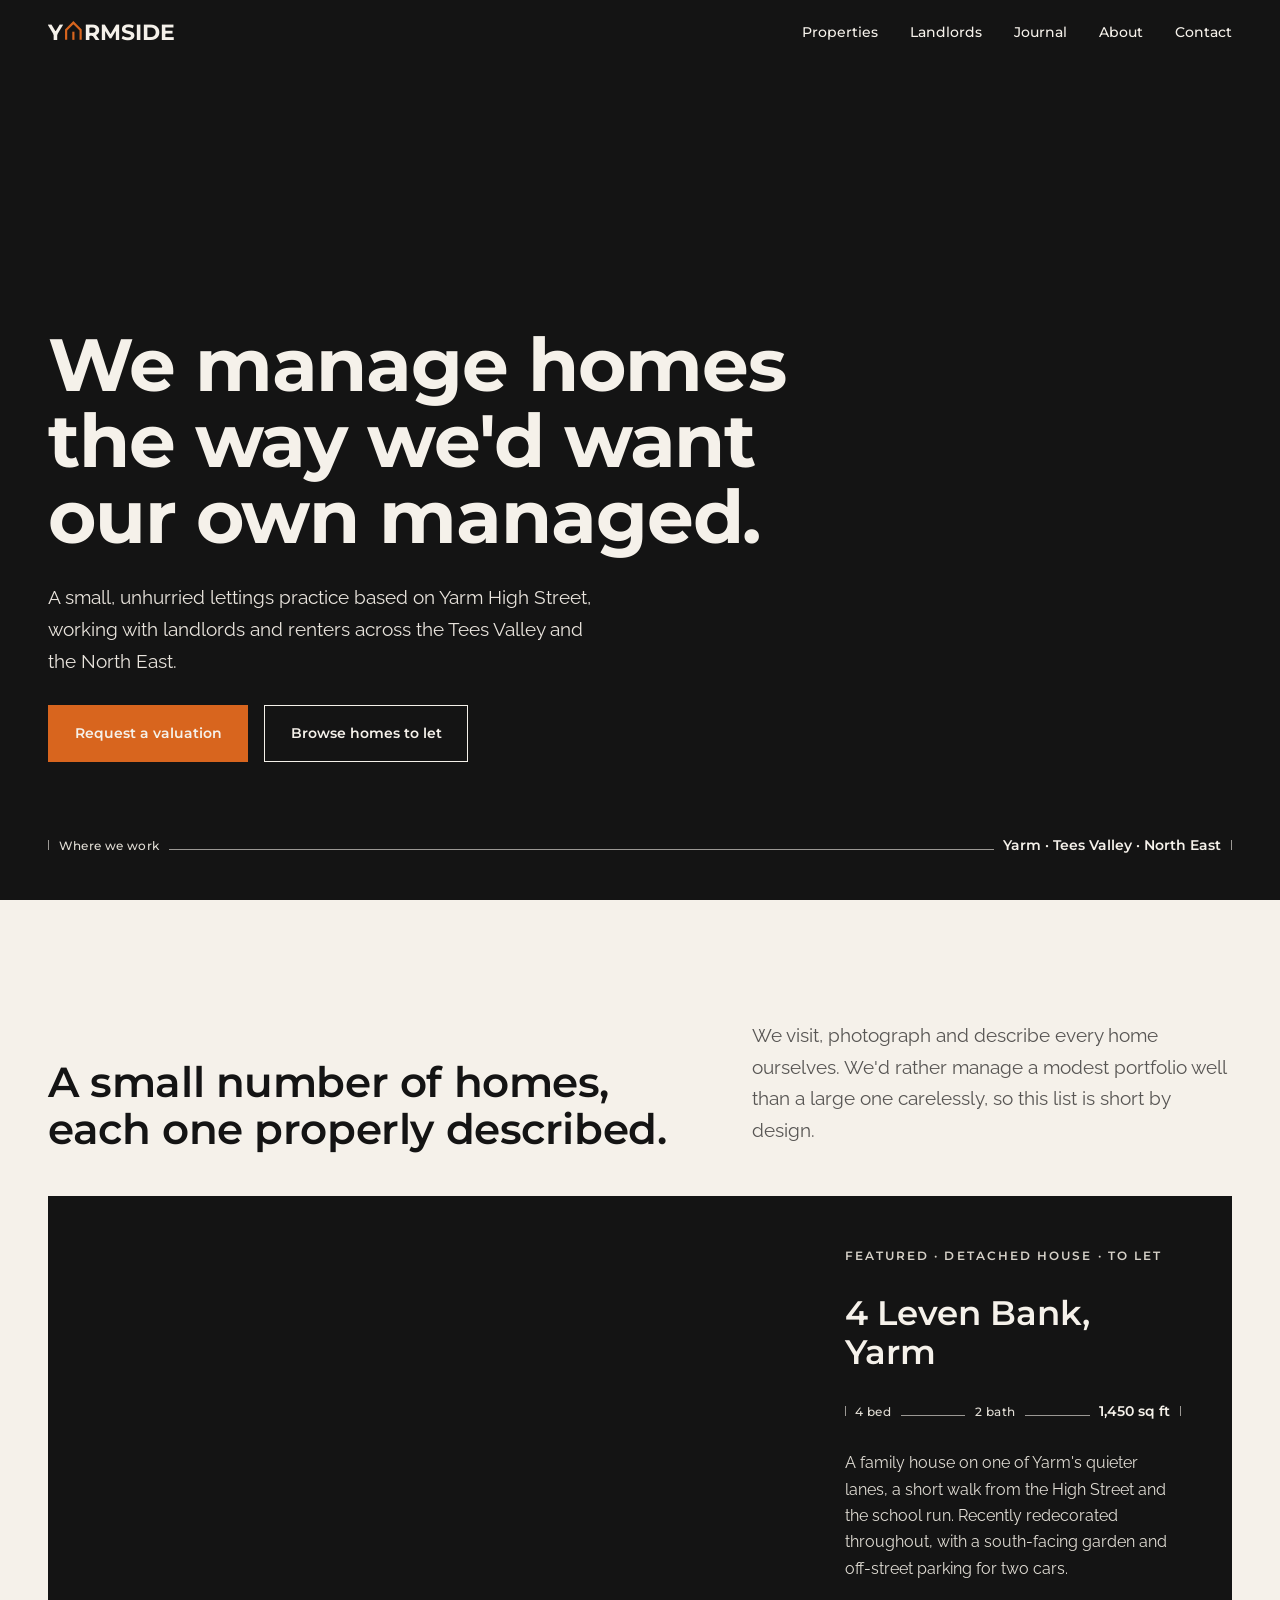
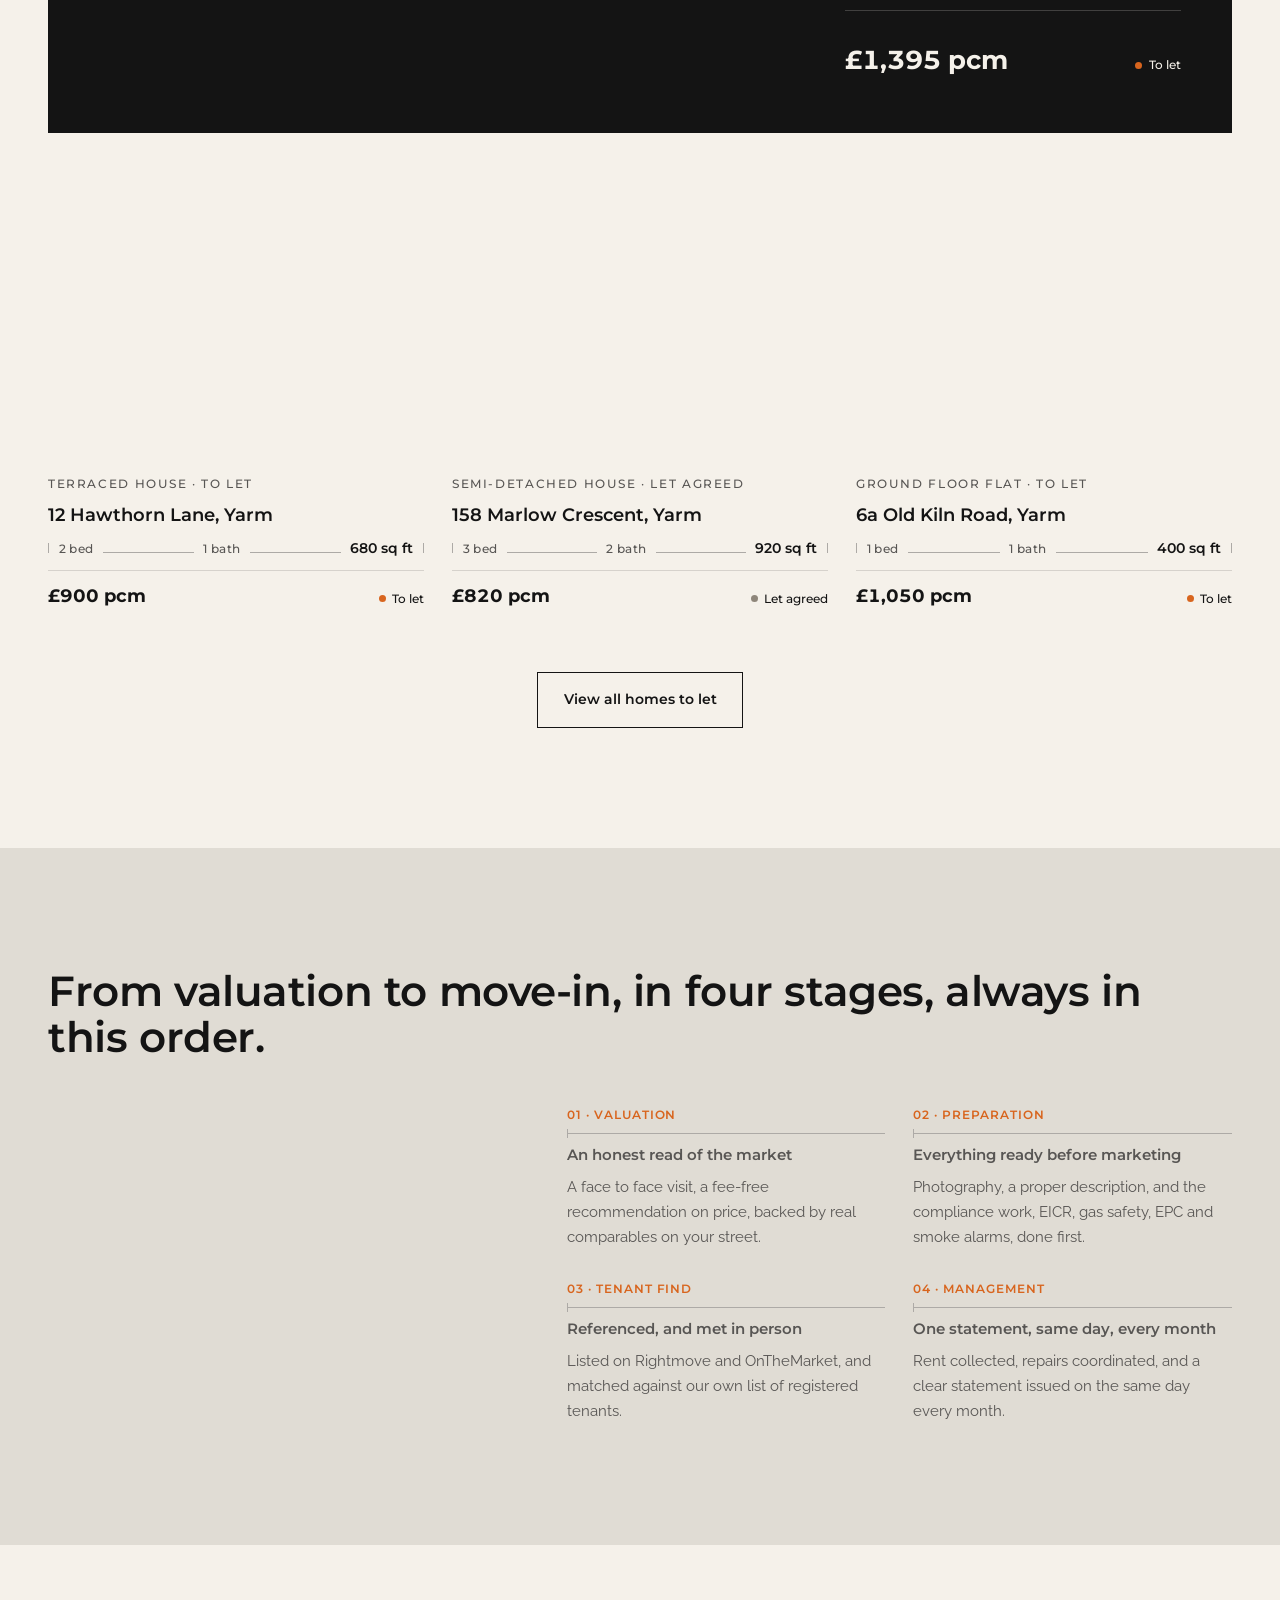
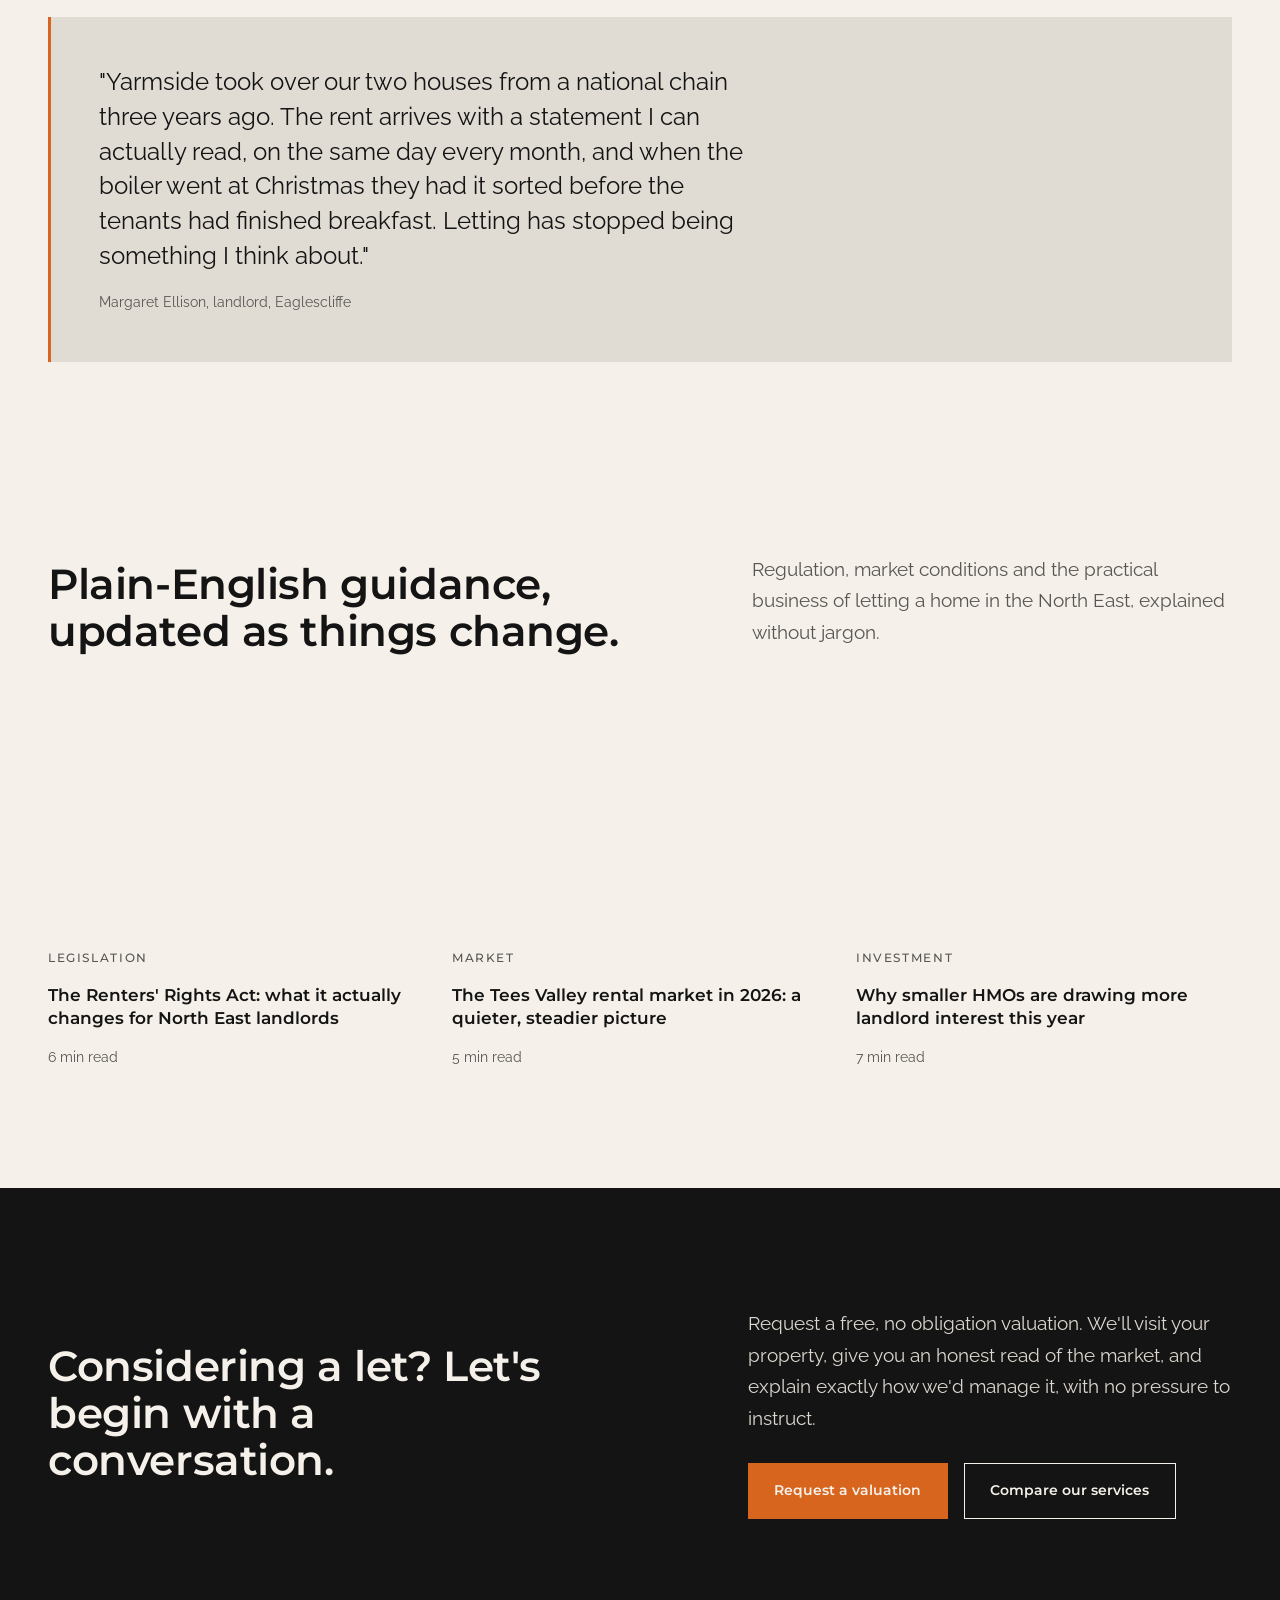
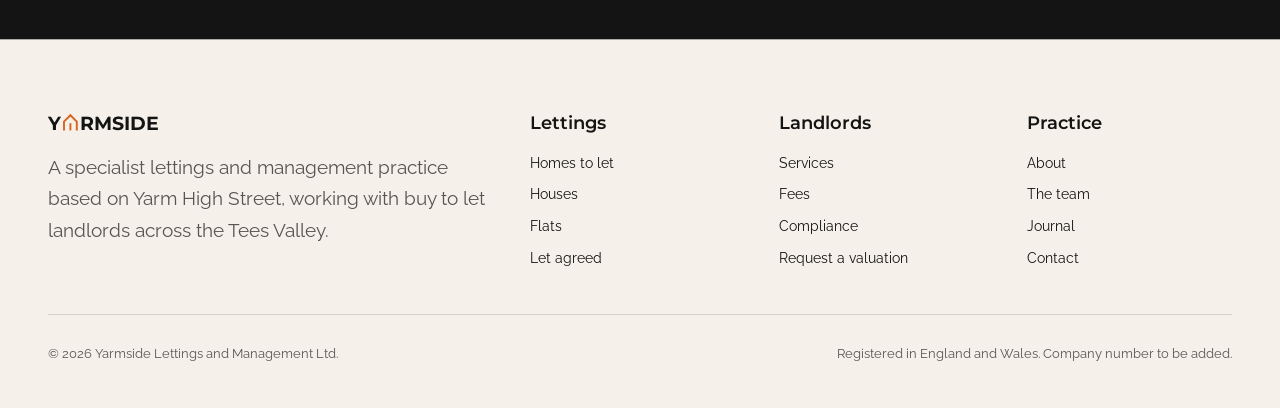
==== index.html @ 4be1de0a "Use client-chosen Unsplash photos of UK houses via download redirect URLs Swaps all exterior imagery" ====
<!doctype html>
<html lang="en-GB">
<head>
  <meta charset="utf-8">
  <meta name="viewport" content="width=device-width, initial-scale=1">
  <title>Yarmside - lettings and property management in Yarm and the Tees Valley</title>
  <meta name="description" content="Yarmside is a lettings and property management practice on Yarm High Street, working with landlords and renters across the Tees Valley and the North East.">

  <link rel="preconnect" href="https://fonts.googleapis.com">
  <link rel="preconnect" href="https://fonts.gstatic.com" crossorigin>
  <link href="https://fonts.googleapis.com/css2?family=Montserrat:wght@500;600;700&family=Raleway:wght@400;500&display=swap" rel="stylesheet">

  <link rel="stylesheet" href="css/styles.css">
</head>
<body>

  <!-- PLACEHOLDER LOGO. Temporary recreation for layout purposes only.
       Replace both colourways with the supplied Yarmside brand files before launch;
       the wordmark must never be rebuilt or retyped in production. -->
  <header class="site-header" id="siteHeader">
    <div class="wrap site-header__bar">
      <a class="logo" href="index.html" aria-label="Yarmside Lettings and Management Ltd, home">
        <svg class="logo-dark" viewBox="0 0 150 30" aria-hidden="true">
          <text x="0" y="23" font-size="24" font-family="Montserrat, sans-serif" font-weight="700" fill="#141414">Y</text>
          <path d="M20 23 V12 L28 4 L36 12 V23" fill="none" stroke="#d8651e" stroke-width="2.4"/>
          <line x1="28" y1="14" x2="28" y2="23" stroke="#d8651e" stroke-width="2.4"/>
          <text x="40" y="23" font-size="24" font-family="Montserrat, sans-serif" font-weight="700" fill="#141414">RMSIDE</text>
        </svg>
        <svg class="logo-light" viewBox="0 0 150 30" aria-hidden="true">
          <text x="0" y="23" font-size="24" font-family="Montserrat, sans-serif" font-weight="700" fill="#f5f1ea">Y</text>
          <path d="M20 23 V12 L28 4 L36 12 V23" fill="none" stroke="#d8651e" stroke-width="2.4"/>
          <line x1="28" y1="14" x2="28" y2="23" stroke="#d8651e" stroke-width="2.4"/>
          <text x="40" y="23" font-size="24" font-family="Montserrat, sans-serif" font-weight="700" fill="#f5f1ea">RMSIDE</text>
        </svg>
      </a>

      <nav class="nav" aria-label="Primary">
        <a href="properties.html">Properties</a>
        <a href="landlords.html">Landlords</a>
        <a href="journal.html">Journal</a>
        <a href="about.html">About</a>
        <a href="contact.html">Contact</a>
      </nav>

      <button class="nav-toggle" id="navToggle" aria-expanded="false" aria-controls="navMobile">
        Menu
      </button>
    </div>

    <nav class="nav-mobile wrap" id="navMobile" aria-label="Primary, mobile">
      <a href="properties.html">Properties</a>
      <a href="landlords.html">Landlords</a>
      <a href="journal.html">Journal</a>
      <a href="about.html">About</a>
      <a href="contact.html">Contact</a>
    </nav>
  </header>

  <main>

    <!-- Hero.
         Stock photography from Unsplash as placeholder art direction: replace with
         commissioned photography of Yarm High Street and managed homes before launch. -->
    <section class="hero">
      <div class="hero__media">
        <img src="https://unsplash.com/photos/k5MCYAJ9GEs/download?force=true&w=2000"
             alt="A street of brick buildings in a small market town"
             fetchpriority="high">
      </div>

      <div class="wrap hero__inner">
        <h1 class="h1">We manage homes the way we'd want our own managed.</h1>
        <p class="hero__lede">A small, unhurried lettings practice based on Yarm High Street, working with landlords and renters across the Tees Valley and the North East.</p>
        <div class="btn-row">
          <a class="btn btn--primary" href="contact.html">Request a valuation</a>
          <a class="btn btn--ghost-light" href="properties.html">Browse homes to let</a>
        </div>
        <p class="dim-line dim-line--light hero__foot">
          <span class="dim-line__label">Where we work</span>
          <span class="dim-line__rule"></span>
          <span class="dim-line__value">Yarm &middot; Tees Valley &middot; North East</span>
        </p>
      </div>
    </section>

    <!-- Selected homes -->
    <section class="section listings">
      <div class="wrap">
        <div class="section-head">
          <div class="section-head__titles">
            <h2 class="h2">A small number of homes, each one properly described.</h2>
          </div>
          <p class="lede">We visit, photograph and describe every home ourselves. We'd rather manage a modest portfolio well than a large one carelessly, so this list is short by design.</p>
        </div>

        <!-- Placeholder listings: addresses, specs, prices and photography are
             illustrative and must be replaced with real instructions. -->
        <a class="featured" href="property.html">
          <div class="frame featured__art">
            <img src="https://unsplash.com/photos/wDTIGTomUlw/download?force=true&w=1600"
                 alt="Brown and white houses along a residential street"
                 loading="lazy">
          </div>
          <div class="featured__body">
            <p class="featured__tag">Featured &middot; Detached house &middot; To let</p>
            <p class="featured__title">4 Leven Bank, Yarm</p>
            <p class="dim-line dim-line--light">
              <span class="dim-line__label">4 bed</span>
              <span class="dim-line__rule"></span>
              <span class="dim-line__label">2 bath</span>
              <span class="dim-line__rule"></span>
              <span class="dim-line__value">1,450 sq ft</span>
            </p>
            <p class="featured__desc">A family house on one of Yarm's quieter lanes, a short walk from the High Street and the school run. Recently redecorated throughout, with a south-facing garden and off-street parking for two cars.</p>
            <p class="featured__price">
              <strong class="tabular">&pound;1,395 pcm</strong>
              <span class="status status--let">To let</span>
            </p>
          </div>
        </a>

        <div class="card-grid">

          <a class="property" href="properties.html">
            <div class="frame property__art">
              <img src="https://unsplash.com/photos/QsKDoRPsnIE/download?force=true&w=1200"
                   alt="Brown brick house beside green trees"
                   loading="lazy">
            </div>
            <div class="property__body">
              <p class="property__tag">Terraced house &middot; To let</p>
              <h3 class="h3">12 Hawthorn Lane, Yarm</h3>
              <p class="dim-line">
                <span class="dim-line__label">2 bed</span>
                <span class="dim-line__rule"></span>
                <span class="dim-line__label">1 bath</span>
                <span class="dim-line__rule"></span>
                <span class="dim-line__value">680 sq ft</span>
              </p>
              <p class="property__price">
                <strong class="tabular">&pound;900 pcm</strong>
                <span class="status status--let">To let</span>
              </p>
            </div>
          </a>

          <a class="property" href="properties.html">
            <div class="frame property__art">
              <img src="https://unsplash.com/photos/Y4ckjTPdWks/download?force=true&w=1200"
                   alt="Brown brick house under a blue sky"
                   loading="lazy">
            </div>
            <div class="property__body">
              <p class="property__tag">Semi-detached house &middot; Let agreed</p>
              <h3 class="h3">158 Marlow Crescent, Yarm</h3>
              <p class="dim-line">
                <span class="dim-line__label">3 bed</span>
                <span class="dim-line__rule"></span>
                <span class="dim-line__label">2 bath</span>
                <span class="dim-line__rule"></span>
                <span class="dim-line__value">920 sq ft</span>
              </p>
              <p class="property__price">
                <strong class="tabular">&pound;820 pcm</strong>
                <span class="status status--agreed">Let agreed</span>
              </p>
            </div>
          </a>

          <a class="property" href="properties.html">
            <div class="frame property__art">
              <img src="https://unsplash.com/photos/TL9KWu6T0qE/download?force=true&w=1200"
                   alt="White house beside a quiet road"
                   loading="lazy">
            </div>
            <div class="property__body">
              <p class="property__tag">Ground floor flat &middot; To let</p>
              <h3 class="h3">6a Old Kiln Road, Yarm</h3>
              <p class="dim-line">
                <span class="dim-line__label">1 bed</span>
                <span class="dim-line__rule"></span>
                <span class="dim-line__label">1 bath</span>
                <span class="dim-line__rule"></span>
                <span class="dim-line__value">400 sq ft</span>
              </p>
              <p class="property__price">
                <strong class="tabular">&pound;1,050 pcm</strong>
                <span class="status status--let">To let</span>
              </p>
            </div>
          </a>

        </div>

        <div class="listings__more">
          <a class="btn btn--ghost" href="properties.html">View all homes to let</a>
        </div>
      </div>
    </section>

    <!-- How a tenancy runs -->
    <section class="section process-section">
      <div class="wrap">
        <div class="section-head">
          <div class="section-head__titles">
            <h2 class="h2">From valuation to move-in, in four stages, always in this order.</h2>
          </div>
        </div>

        <div class="process-grid">
          <div class="frame process-grid__art">
            <img src="https://images.unsplash.com/photo-1554995207-c18c203602cb?auto=format&fit=crop&w=1200&q=80"
                 alt="Calm, neutral living room with natural light"
                 loading="lazy">
          </div>

          <div class="stages">
            <div class="stage">
              <span class="stage__index">01 &middot; Valuation</span>
              <div class="stage__rule"></div>
              <p class="stage__title">An honest read of the market</p>
              <p>A face to face visit, a fee-free recommendation on price, backed by real comparables on your street.</p>
            </div>
            <div class="stage">
              <span class="stage__index">02 &middot; Preparation</span>
              <div class="stage__rule"></div>
              <p class="stage__title">Everything ready before marketing</p>
              <p>Photography, a proper description, and the compliance work, EICR, gas safety, EPC and smoke alarms, done first.</p>
            </div>
            <div class="stage">
              <span class="stage__index">03 &middot; Tenant find</span>
              <div class="stage__rule"></div>
              <p class="stage__title">Referenced, and met in person</p>
              <p>Listed on Rightmove and OnTheMarket, and matched against our own list of registered tenants.</p>
            </div>
            <div class="stage">
              <span class="stage__index">04 &middot; Management</span>
              <div class="stage__rule"></div>
              <p class="stage__title">One statement, same day, every month</p>
              <p>Rent collected, repairs coordinated, and a clear statement issued on the same day every month.</p>
            </div>
          </div>
        </div>
      </div>
    </section>

    <!-- Testimonial (illustrative for proposal: replace with a real quote before launch) -->
    <section class="section section--tight">
      <div class="wrap">
        <blockquote class="testimonial">
          <p class="testimonial__quote">"Yarmside took over our two houses from a national chain three years ago. The rent arrives with a statement I can actually read, on the same day every month, and when the boiler went at Christmas they had it sorted before the tenants had finished breakfast. Letting has stopped being something I think about."</p>
          <cite class="testimonial__cite">Margaret Ellison, landlord, Eaglescliffe</cite>
        </blockquote>
      </div>
    </section>

    <!-- Journal -->
    <section class="section journal-section">
      <div class="wrap">
        <div class="section-head">
          <div class="section-head__titles">
            <h2 class="h2">Plain-English guidance, updated as things change.</h2>
          </div>
          <p class="lede">Regulation, market conditions and the practical business of letting a home in the North East, explained without jargon.</p>
        </div>

        <div class="journal-grid">
          <a class="article" href="journal.html">
            <div class="frame article__art">
              <img src="https://unsplash.com/photos/Vl0QaoLmHNE/download?force=true&w=1200"
                   alt="White wooden sash window"
                   loading="lazy">
            </div>
            <p class="property__tag">Legislation</p>
            <h3 class="article__title">The Renters' Rights Act: what it actually changes for North East landlords</h3>
            <p class="article__meta">6 min read</p>
          </a>
          <a class="article" href="journal.html">
            <div class="frame article__art">
              <img src="https://unsplash.com/photos/f4kqEia-mPc/download?force=true&w=1200"
                   alt="Cars parked outside a row of brick houses"
                   loading="lazy">
            </div>
            <p class="property__tag">Market</p>
            <h3 class="article__title">The Tees Valley rental market in 2026: a quieter, steadier picture</h3>
            <p class="article__meta">5 min read</p>
          </a>
          <a class="article" href="journal.html">
            <div class="frame article__art">
              <img src="https://images.unsplash.com/photo-1560448204-e02f11c3d0e2?auto=format&fit=crop&w=1200&q=80"
                   alt="Compact, tidy apartment interior with a dining table"
                   loading="lazy">
            </div>
            <p class="property__tag">Investment</p>
            <h3 class="article__title">Why smaller HMOs are drawing more landlord interest this year</h3>
            <p class="article__meta">7 min read</p>
          </a>
        </div>
      </div>
    </section>

    <!-- CTA -->
    <section class="section cta">
      <div class="wrap cta__grid">
        <h2 class="h2">Considering a let? Let's begin with a conversation.</h2>
        <div class="cta__panel">
          <p class="lede">Request a free, no obligation valuation. We'll visit your property, give you an honest read of the market, and explain exactly how we'd manage it, with no pressure to instruct.</p>
          <div class="btn-row">
            <a class="btn btn--primary" href="contact.html">Request a valuation</a>
            <a class="btn btn--ghost-light" href="landlords.html">Compare our services</a>
          </div>
        </div>
      </div>
    </section>

  </main>

  <footer class="site-footer">
    <div class="wrap">
      <div class="footer-grid">
        <div class="footer-col">
          <!-- PLACEHOLDER LOGO, see header note. -->
          <span class="logo" aria-hidden="true">
            <svg viewBox="0 0 150 30">
              <text x="0" y="23" font-size="24" font-family="Montserrat, sans-serif" font-weight="700" fill="#141414">Y</text>
              <path d="M20 23 V12 L28 4 L36 12 V23" fill="none" stroke="#d8651e" stroke-width="2.4"/>
              <line x1="28" y1="14" x2="28" y2="23" stroke="#d8651e" stroke-width="2.4"/>
              <text x="40" y="23" font-size="24" font-family="Montserrat, sans-serif" font-weight="700" fill="#141414">RMSIDE</text>
            </svg>
          </span>
          <p class="lede">A specialist lettings and management practice based on Yarm High Street, working with buy to let landlords across the Tees Valley.</p>
        </div>
        <div class="footer-col">
          <h3 class="h3">Lettings</h3>
          <ul>
            <li><a href="properties.html">Homes to let</a></li>
            <li><a href="properties.html">Houses</a></li>
            <li><a href="properties.html">Flats</a></li>
            <li><a href="properties.html">Let agreed</a></li>
          </ul>
        </div>
        <div class="footer-col">
          <h3 class="h3">Landlords</h3>
          <ul>
            <li><a href="landlords.html">Services</a></li>
            <li><a href="landlords.html">Fees</a></li>
            <li><a href="landlords.html">Compliance</a></li>
            <li><a href="contact.html">Request a valuation</a></li>
          </ul>
        </div>
        <div class="footer-col">
          <h3 class="h3">Practice</h3>
          <ul>
            <li><a href="about.html">About</a></li>
            <li><a href="about.html">The team</a></li>
            <li><a href="journal.html">Journal</a></li>
            <li><a href="contact.html">Contact</a></li>
          </ul>
        </div>
      </div>

      <div class="footer-legal">
        <span>&copy; 2026 Yarmside Lettings and Management Ltd.</span>
        <span>Registered in England and Wales. Company number to be added.</span>
      </div>
    </div>
  </footer>

  <script src="js/main.js"></script>
</body>
</html>
---- css/styles.css ----
/* ==========================================================================
   Yarmside — shared stylesheet
   Tokens: colour + type + spacing.
   Signature device: the dimension line (.dim-line).
   Image-led layout: full-bleed hero, large photography, asymmetric bays.
   ========================================================================== */

:root {
  /* Brand colours — fixed, no additions */
  --orange: #d8651e;
  --dark: #141414;
  --cream: #f5f1ea;
  --grey-orange: #8e867a;

  /* Tints derived from the four brand colours only */
  --orange-deep: color-mix(in srgb, var(--orange) 85%, var(--dark));
  --dark-tint-70: color-mix(in srgb, var(--dark) 70%, var(--cream));
  --dark-tint-45: color-mix(in srgb, var(--dark) 45%, var(--cream));
  --rule: color-mix(in srgb, var(--dark) 14%, var(--cream));
  --rule-strong: color-mix(in srgb, var(--dark) 32%, var(--cream));
  --cream-tint-70: color-mix(in srgb, var(--cream) 70%, var(--dark));
  --grey-orange-tint-20: color-mix(in srgb, var(--grey-orange) 20%, var(--cream));
  --grey-orange-tint-45: color-mix(in srgb, var(--grey-orange) 45%, var(--cream));
  --img-fallback: color-mix(in srgb, var(--grey-orange) 35%, var(--cream));

  --font-display: 'Montserrat', 'Segoe UI', Arial, sans-serif;
  --font-body: 'Raleway', 'Segoe UI', Arial, sans-serif;

  --space-1: 0.5rem;
  --space-2: 1rem;
  --space-3: 1.75rem;
  --space-4: 2.75rem;
  --space-5: 4.5rem;
  --space-6: 7.5rem;

  --max: 82rem;
  --tick: 10px;
}

/* ---- Reset ---------------------------------------------------------- */

*,
*::before,
*::after {
  box-sizing: border-box;
}

html {
  -webkit-text-size-adjust: 100%;
  scroll-behavior: smooth;
}

body {
  margin: 0;
  background: var(--cream);
  color: var(--dark);
  font-family: var(--font-body);
  font-weight: 400;
  font-size: 1rem;
  line-height: 1.65;
  -webkit-font-smoothing: antialiased;
}

img {
  max-width: 100%;
  display: block;
  background: var(--img-fallback);
}

a {
  color: inherit;
  text-decoration: none;
}

ul {
  margin: 0;
  padding: 0;
  list-style: none;
}

h1, h2, h3, p, figure, blockquote {
  margin: 0;
}

button {
  font: inherit;
  color: inherit;
  background: none;
  border: 0;
  cursor: pointer;
}

/* ---- Focus states ---------------------------------------------------- */

a:focus-visible,
button:focus-visible,
input:focus-visible,
textarea:focus-visible {
  outline: 2px solid var(--orange);
  outline-offset: 3px;
  border-radius: 1px;
}

.hero a:focus-visible,
.cta a:focus-visible {
  outline-color: var(--cream);
}

/* ---- Type scale ------------------------------------------------------- */

.h1 {
  font-family: var(--font-display);
  font-weight: 700;
  letter-spacing: -0.015em;
  line-height: 1.03;
  font-size: clamp(2.4rem, 1.2rem + 5.6vw, 4.6rem);
}

.h2 {
  font-family: var(--font-display);
  font-weight: 600;
  letter-spacing: -0.01em;
  line-height: 1.12;
  font-size: clamp(1.7rem, 1.25rem + 2.2vw, 2.6rem);
}

.h3 {
  font-family: var(--font-display);
  font-weight: 600;
  font-size: 1.1rem;
  line-height: 1.3;
}

.lede {
  font-size: clamp(1rem, 0.94rem + 0.4vw, 1.2rem);
  max-width: 36rem;
  color: var(--dark-tint-70);
}

.tabular {
  font-variant-numeric: tabular-nums;
}

/* ---- Layout shell ------------------------------------------------------ */

.wrap {
  max-width: var(--max);
  margin-inline: auto;
  padding-inline: clamp(1.25rem, 4vw, 3rem);
}

.section {
  padding-block: var(--space-6);
}

.section--tight {
  padding-block: var(--space-5);
}

.section-head {
  display: flex;
  flex-direction: column;
  gap: var(--space-2);
  margin-bottom: var(--space-4);
}

@media (min-width: 56rem) {
  .section-head {
    flex-direction: row;
    align-items: flex-end;
    justify-content: space-between;
    gap: var(--space-5);
  }

  .section-head .lede {
    max-width: 30rem;
    padding-bottom: 0.35rem;
  }
}

.section-head__titles {
  display: flex;
  flex-direction: column;
  gap: 0.75rem;
}

/* ---- Header / nav ------------------------------------------------------ */

.site-header {
  position: fixed;
  inset-inline: 0;
  top: 0;
  z-index: 50;
  transition: background 0.3s ease, box-shadow 0.3s ease;
}

.site-header__bar {
  display: flex;
  align-items: center;
  justify-content: space-between;
  padding-block: var(--space-2);
}

/* Over the hero: transparent, cream colourway */
.site-header .logo-dark { display: none; }
.site-header .logo-light { display: block; }

/* After scroll: solid cream, dark colourway */
.site-header.is-solid {
  background: var(--cream);
  box-shadow: 0 1px 0 var(--rule);
}

.site-header.is-solid .logo-dark { display: block; }
.site-header.is-solid .logo-light { display: none; }

.logo {
  display: inline-flex;
  align-items: center;
}

.logo svg {
  height: 1.7rem;
  width: auto;
}

.nav {
  display: none;
}

@media (min-width: 48rem) {
  .nav {
    display: flex;
    gap: clamp(1.25rem, 2.5vw, 2.5rem);
    font-family: var(--font-display);
    font-weight: 500;
    font-size: 0.88rem;
    color: var(--cream);
  }

  .site-header.is-solid .nav {
    color: var(--dark);
  }

  .nav a {
    position: relative;
    padding-block: 0.3rem;
  }

  .nav a::after {
    content: "";
    position: absolute;
    left: 0;
    right: 0;
    bottom: -1px;
    height: 2px;
    background: var(--orange);
    transform: scaleX(0);
    transform-origin: left;
    transition: transform 0.2s ease;
  }

  .nav a:hover::after,
  .nav a:focus-visible::after,
  .nav a[aria-current="page"]::after {
    transform: scaleX(1);
  }
}

.nav-toggle {
  display: inline-flex;
  align-items: center;
  font-family: var(--font-display);
  font-weight: 600;
  font-size: 0.85rem;
  color: var(--cream);
}

.site-header.is-solid .nav-toggle,
.site-header.is-open .nav-toggle {
  color: var(--dark);
}

@media (min-width: 48rem) {
  .nav-toggle { display: none; }
}

.nav-mobile {
  display: none;
  flex-direction: column;
  gap: var(--space-2);
  padding-block: var(--space-3);
  font-family: var(--font-display);
  font-weight: 500;
  font-size: 1.1rem;
}

.site-header.is-open {
  background: var(--cream);
  box-shadow: 0 1px 0 var(--rule);
}

.site-header.is-open .logo-dark { display: block; }
.site-header.is-open .logo-light { display: none; }

.site-header.is-open .nav-mobile {
  display: flex;
}

@media (min-width: 48rem) {
  .nav-mobile { display: none !important; }
}

/* ---- Buttons ------------------------------------------------------------ */

.btn {
  display: inline-flex;
  align-items: center;
  gap: 0.5rem;
  font-family: var(--font-display);
  font-weight: 600;
  font-size: 0.9rem;
  padding: 0.95rem 1.6rem;
  border: 1px solid transparent;
  white-space: nowrap;
  transition: background 0.2s ease, color 0.2s ease;
}

.btn--primary {
  background: var(--orange);
  color: var(--cream);
}

.btn--primary:hover {
  background: var(--orange-deep);
}

.btn--ghost {
  border-color: var(--dark);
  color: var(--dark);
}

.btn--ghost:hover {
  background: var(--dark);
  color: var(--cream);
}

.btn--ghost-light {
  border-color: var(--cream);
  color: var(--cream);
}

.btn--ghost-light:hover {
  background: var(--cream);
  color: var(--dark);
}

.btn:disabled {
  opacity: 0.5;
  cursor: default;
}

.btn-row {
  display: flex;
  flex-wrap: wrap;
  gap: var(--space-2);
}

/* ---- Dimension line — the signature device ------------------------------ */

.dim-line {
  display: flex;
  align-items: baseline;
  gap: 0.6rem;
  font-family: var(--font-display);
}

.dim-line::before,
.dim-line::after {
  content: "";
  width: 1px;
  height: var(--tick);
  background: var(--rule-strong);
  align-self: center;
}

.dim-line__rule {
  flex: 1;
  height: 1px;
  background: var(--rule-strong);
  min-width: 0.75rem;
}

.dim-line__label {
  font-size: 0.75rem;
  font-weight: 500;
  letter-spacing: 0.03em;
  color: var(--dark-tint-70);
  white-space: nowrap;
}

.dim-line__value {
  font-size: 0.85rem;
  font-weight: 600;
  white-space: nowrap;
}

/* Light variant, for use over photography and dark panels */
.dim-line--light::before,
.dim-line--light::after {
  background: color-mix(in srgb, var(--cream) 60%, transparent);
}

.dim-line--light .dim-line__rule {
  background: color-mix(in srgb, var(--cream) 60%, transparent);
}

.dim-line--light .dim-line__label {
  color: color-mix(in srgb, var(--cream) 82%, var(--grey-orange));
}

.dim-line--light .dim-line__value {
  color: var(--cream);
}

/* ---- Hero ---------------------------------------------------------------- */

.hero {
  position: relative;
  min-height: 100svh;
  display: flex;
  align-items: flex-end;
  color: var(--cream);
  isolation: isolate;
  background: var(--dark);
}

.hero__media {
  position: absolute;
  inset: 0;
  z-index: -2;
}

.hero__media img {
  width: 100%;
  height: 100%;
  object-fit: cover;
  background: var(--dark);
}

/* Scrim: dark from the bottom for the headline, a breath at the top for the nav */
.hero::after {
  content: "";
  position: absolute;
  inset: 0;
  z-index: -1;
  background:
    linear-gradient(to top, color-mix(in srgb, var(--dark) 82%, transparent) 0%, color-mix(in srgb, var(--dark) 30%, transparent) 45%, transparent 70%),
    linear-gradient(to bottom, color-mix(in srgb, var(--dark) 55%, transparent) 0%, transparent 22%);
}

.hero__inner {
  width: 100%;
  padding-block: var(--space-5) var(--space-4);
  display: flex;
  flex-direction: column;
  gap: var(--space-3);
}

.hero .h1 {
  max-width: 16ch;
}

.hero__lede {
  font-size: clamp(1rem, 0.94rem + 0.4vw, 1.2rem);
  max-width: 34rem;
  color: color-mix(in srgb, var(--cream) 88%, var(--grey-orange));
}

.hero__foot {
  margin-top: var(--space-3);
  padding-top: var(--space-2);
}

/* ---- Property cards -------------------------------------------------------- */

.frame {
  overflow: hidden;
}

.frame img {
  width: 100%;
  height: 100%;
  object-fit: cover;
  transition: transform 0.6s ease;
}

a:hover .frame img,
a:focus-visible .frame img {
  transform: scale(1.04);
}

/* Featured property: image bay + dark particulars panel */
.featured {
  display: grid;
  background: var(--dark);
  color: var(--cream);
  margin-bottom: var(--space-4);
}

@media (min-width: 56rem) {
  .featured {
    grid-template-columns: 1.7fr 1fr;
  }
}

.featured__art {
  aspect-ratio: 16 / 10;
}

@media (min-width: 56rem) {
  .featured__art {
    aspect-ratio: auto;
    min-height: 30rem;
  }
}

.featured__body {
  padding: clamp(1.75rem, 4vw, 3.5rem);
  display: flex;
  flex-direction: column;
  gap: var(--space-3);
}

.featured__tag {
  font-family: var(--font-display);
  font-weight: 600;
  font-size: 0.72rem;
  letter-spacing: 0.18em;
  text-transform: uppercase;
  color: color-mix(in srgb, var(--cream) 70%, var(--grey-orange));
}

.featured__title {
  font-family: var(--font-display);
  font-weight: 600;
  font-size: clamp(1.5rem, 1.2rem + 1.5vw, 2.1rem);
  line-height: 1.15;
}

.featured__desc {
  color: color-mix(in srgb, var(--cream) 80%, var(--grey-orange));
}

.featured__price {
  margin-top: auto;
  display: flex;
  align-items: baseline;
  justify-content: space-between;
  gap: var(--space-2);
  padding-top: var(--space-3);
  border-top: 1px solid color-mix(in srgb, var(--cream) 20%, transparent);
}

.featured__price strong {
  font-family: var(--font-display);
  font-weight: 700;
  font-size: 1.6rem;
}

/* Standard cards */
.card-grid {
  display: grid;
  gap: var(--space-3);
}

@media (min-width: 40rem) {
  .card-grid {
    grid-template-columns: repeat(2, 1fr);
  }
}

@media (min-width: 64rem) {
  .card-grid {
    grid-template-columns: repeat(3, 1fr);
  }
}

.property {
  display: flex;
  flex-direction: column;
}

.property__art {
  aspect-ratio: 4 / 3;
}

.property__body {
  padding-block: var(--space-2);
  display: flex;
  flex-direction: column;
  gap: 0.65rem;
}

.property__tag {
  font-family: var(--font-display);
  font-weight: 500;
  font-size: 0.72rem;
  letter-spacing: 0.14em;
  text-transform: uppercase;
  color: var(--dark-tint-70);
}

.property__price {
  display: flex;
  align-items: baseline;
  justify-content: space-between;
  padding-top: 0.65rem;
  border-top: 1px solid var(--rule);
}

.property__price strong {
  font-family: var(--font-display);
  font-weight: 700;
  font-size: 1.15rem;
}

.status {
  display: inline-flex;
  align-items: center;
  gap: 0.4rem;
  font-family: var(--font-display);
  font-weight: 500;
  font-size: 0.78rem;
}

.status::before {
  content: "";
  width: 7px;
  height: 7px;
  border-radius: 50%;
}

.status--let::before {
  background: var(--orange);
}

.status--agreed::before {
  background: var(--grey-orange);
}

.listings__more {
  margin-top: var(--space-4);
  display: flex;
  justify-content: center;
}

/* ---- Process (tenancy sequence) -------------------------------------------- */

.process-section {
  background: var(--grey-orange-tint-20);
}

.process-grid {
  display: grid;
  gap: var(--space-4);
}

@media (min-width: 56rem) {
  .process-grid {
    grid-template-columns: 1fr 1.4fr;
    align-items: stretch;
  }
}

.process-grid__art {
  min-height: 20rem;
}

.stages {
  display: grid;
  gap: var(--space-3);
}

@media (min-width: 40rem) {
  .stages {
    grid-template-columns: repeat(2, 1fr);
  }
}

.stage {
  display: flex;
  flex-direction: column;
  gap: var(--space-1);
}

.stage__rule {
  height: 1px;
  background: var(--rule-strong);
  position: relative;
}

.stage__rule::before {
  content: "";
  position: absolute;
  left: 0;
  top: -4px;
  width: 1px;
  height: 9px;
  background: var(--rule-strong);
}

.stage__index {
  font-family: var(--font-display);
  font-weight: 600;
  font-size: 0.75rem;
  letter-spacing: 0.08em;
  color: var(--orange);
  text-transform: uppercase;
}

.stage__title {
  font-family: var(--font-display);
  font-weight: 600;
  font-size: 1.05rem;
}

.stage p {
  font-size: 0.95rem;
  color: var(--dark-tint-70);
}

/* ---- Testimonial (placeholder) --------------------------------------------- */

.testimonial {
  border-left: 3px solid var(--orange);
  background: var(--grey-orange-tint-20);
  padding: clamp(1.75rem, 4vw, 3rem);
}

.testimonial__quote {
  font-size: clamp(1.15rem, 1rem + 0.8vw, 1.5rem);
  line-height: 1.45;
  max-width: 42rem;
}

.testimonial__cite {
  display: block;
  margin-top: var(--space-2);
  color: var(--dark-tint-70);
  font-size: 0.9rem;
  font-style: normal;
}

/* ---- Journal ---------------------------------------------------------------- */

.journal-grid {
  display: grid;
  gap: var(--space-3);
}

@media (min-width: 40rem) {
  .journal-grid {
    grid-template-columns: repeat(3, 1fr);
  }
}

.article {
  display: flex;
  flex-direction: column;
  gap: var(--space-2);
}

.article__art {
  aspect-ratio: 16 / 10;
}

.article__title {
  font-family: var(--font-display);
  font-weight: 600;
  font-size: 1.05rem;
  line-height: 1.35;
}

.article__meta {
  color: var(--dark-tint-70);
  font-size: 0.85rem;
}

/* ---- CTA band ----------------------------------------------------------------- */

.cta {
  background: var(--dark);
  color: var(--cream);
}

.cta__grid {
  display: grid;
  gap: var(--space-4);
}

@media (min-width: 56rem) {
  .cta__grid {
    grid-template-columns: 1.15fr 0.85fr;
    align-items: center;
  }
}

.cta .h2 {
  max-width: 18ch;
}

.cta__panel {
  display: flex;
  flex-direction: column;
  gap: var(--space-3);
}

.cta__panel .lede {
  color: color-mix(in srgb, var(--cream) 75%, var(--grey-orange));
}

/* ---- Footer -------------------------------------------------------------------- */

.site-footer {
  border-top: 1px solid var(--rule-strong);
  padding-block: var(--space-5) var(--space-4);
}

.footer-grid {
  display: grid;
  gap: var(--space-4);
}

@media (min-width: 48rem) {
  .footer-grid {
    grid-template-columns: 1.5fr 0.7fr 0.7fr 0.7fr;
  }
}

.footer-col .logo svg {
  height: 1.5rem;
  margin-bottom: var(--space-2);
}

.footer-col h3 {
  margin-bottom: var(--space-2);
}

.footer-col ul {
  display: flex;
  flex-direction: column;
  gap: 0.5rem;
  font-size: 0.9rem;
}

.footer-col a:hover {
  color: var(--orange);
}

.footer-legal {
  margin-top: var(--space-4);
  padding-top: var(--space-3);
  border-top: 1px solid var(--rule);
  font-size: 0.8rem;
  color: var(--dark-tint-70);
  display: flex;
  flex-wrap: wrap;
  gap: var(--space-2);
  justify-content: space-between;
}

/* ---- Motion: one orchestrated moment on the hero -------------------------------- */

.hero__inner > * {
  opacity: 0;
  transform: translateY(14px);
  animation: rise 0.8s cubic-bezier(0.22, 1, 0.36, 1) forwards;
}

.hero__inner > *:nth-child(2) { animation-delay: 0.1s; }
.hero__inner > *:nth-child(3) { animation-delay: 0.2s; }
.hero__inner > *:nth-child(4) { animation-delay: 0.3s; }
.hero__inner > *:nth-child(5) { animation-delay: 0.45s; }

@keyframes rise {
  to {
    opacity: 1;
    transform: translateY(0);
  }
}

@media (prefers-reduced-motion: reduce) {
  html {
    scroll-behavior: auto;
  }

  .hero__inner > * {
    animation: none;
    opacity: 1;
    transform: none;
  }

  .frame img,
  .nav a::after,
  .site-header,
  .btn {
    transition: none;
  }

  a:hover .frame img,
  a:focus-visible .frame img {
    transform: none;
  }
}

/* ==========================================================================
   Inner pages
   ========================================================================== */

/* ---- Page head (pages without a photographic hero) ----------------------- */

.page-head {
  padding-top: 9rem;
  padding-bottom: var(--space-5);
}

.page-head__inner {
  display: flex;
  flex-direction: column;
  gap: var(--space-2);
}

.page-head .h1 {
  font-size: clamp(2.2rem, 1.4rem + 3.6vw, 3.6rem);
  max-width: 22ch;
}

.page-head .lede {
  max-width: 40rem;
}

.breadcrumb {
  font-family: var(--font-display);
  font-weight: 500;
  font-size: 0.8rem;
  color: var(--dark-tint-70);
  display: flex;
  flex-wrap: wrap;
  gap: 0.5rem;
}

.breadcrumb a:hover {
  color: var(--orange);
}

.breadcrumb span[aria-hidden] {
  color: var(--rule-strong);
}

/* ---- Filters (properties page) -------------------------------------------- */

.filters {
  display: flex;
  flex-wrap: wrap;
  gap: 0.5rem;
  margin-bottom: var(--space-4);
}

.filter-btn {
  font-family: var(--font-display);
  font-weight: 500;
  font-size: 0.85rem;
  padding: 0.55rem 1.1rem;
  border: 1px solid var(--rule-strong);
  color: var(--dark-tint-70);
  transition: background 0.2s ease, color 0.2s ease, border-color 0.2s ease;
}

.filter-btn:hover {
  border-color: var(--dark);
  color: var(--dark);
}

.filter-btn[aria-pressed="true"] {
  background: var(--dark);
  border-color: var(--dark);
  color: var(--cream);
}

.property.is-hidden {
  display: none;
}

/* ---- Property detail -------------------------------------------------------- */

.gallery {
  display: grid;
  gap: var(--space-2);
  margin-bottom: var(--space-5);
}

@media (min-width: 56rem) {
  .gallery {
    grid-template-columns: 2fr 1fr;
    grid-template-rows: 1fr 1fr;
  }

  .gallery .frame:first-child {
    grid-row: span 2;
  }
}

.gallery .frame {
  aspect-ratio: 4 / 3;
}

@media (min-width: 56rem) {
  .gallery .frame:first-child {
    aspect-ratio: auto;
  }
}

.detail-grid {
  display: grid;
  gap: var(--space-4);
  align-items: start;
}

@media (min-width: 56rem) {
  .detail-grid {
    grid-template-columns: 1.6fr 1fr;
    gap: var(--space-5);
  }
}

.detail-body {
  display: flex;
  flex-direction: column;
  gap: var(--space-3);
}

.detail-body h2 {
  margin-top: var(--space-2);
}

.spec-list {
  display: flex;
  flex-direction: column;
  gap: 0.85rem;
}

.spec-list .dim-line__label {
  font-size: 0.85rem;
}

.spec-list .dim-line__value {
  font-size: 0.9rem;
}

.aside-card {
  background: var(--dark);
  color: var(--cream);
  padding: clamp(1.5rem, 3vw, 2.25rem);
  display: flex;
  flex-direction: column;
  gap: var(--space-2);
  position: sticky;
  top: 6rem;
}

.aside-card__price {
  font-family: var(--font-display);
  font-weight: 700;
  font-size: 2rem;
}

.aside-card__note {
  font-size: 0.9rem;
  color: color-mix(in srgb, var(--cream) 75%, var(--grey-orange));
}

.aside-card .btn-row {
  margin-top: var(--space-1);
}

/* ---- Service tiers (landlords) ----------------------------------------------- */

.tiers {
  display: grid;
  gap: var(--space-3);
}

@media (min-width: 56rem) {
  .tiers {
    grid-template-columns: repeat(3, 1fr);
  }
}

.tier {
  border: 1px solid var(--rule-strong);
  padding: clamp(1.5rem, 3vw, 2.25rem);
  display: flex;
  flex-direction: column;
  gap: var(--space-2);
}

.tier--lead {
  background: var(--dark);
  color: var(--cream);
  border-color: var(--dark);
}

.tier__name {
  font-family: var(--font-display);
  font-weight: 600;
  font-size: 1.2rem;
}

.tier__for {
  font-size: 0.9rem;
  color: var(--dark-tint-70);
}

.tier--lead .tier__for {
  color: color-mix(in srgb, var(--cream) 70%, var(--grey-orange));
}

.tier ul {
  display: flex;
  flex-direction: column;
  gap: 0.6rem;
  font-size: 0.95rem;
  padding-top: var(--space-1);
}

.tier li {
  padding-left: 1.1rem;
  position: relative;
}

.tier li::before {
  content: "";
  position: absolute;
  left: 0;
  top: 0.65em;
  width: 0.5rem;
  height: 1px;
  background: var(--orange);
}

.tier__fee {
  margin-top: auto;
  padding-top: var(--space-2);
  border-top: 1px solid var(--rule);
  font-size: 0.85rem;
  color: var(--dark-tint-70);
}

.tier--lead .tier__fee {
  border-top-color: color-mix(in srgb, var(--cream) 20%, transparent);
  color: color-mix(in srgb, var(--cream) 70%, var(--grey-orange));
}

/* ---- Prose (journal, about) ---------------------------------------------------- */

.prose {
  max-width: 44rem;
  display: flex;
  flex-direction: column;
  gap: var(--space-2);
}

/* ---- Team placeholders ------------------------------------------------------------ */

.team-grid {
  display: grid;
  gap: var(--space-3);
}

@media (min-width: 40rem) {
  .team-grid {
    grid-template-columns: repeat(3, 1fr);
  }
}

.team-card {
  border: 1px dashed var(--rule-strong);
  padding: var(--space-3);
  display: flex;
  flex-direction: column;
  gap: var(--space-1);
  min-height: 16rem;
  justify-content: flex-end;
}

.team-card__flag {
  font-family: var(--font-display);
  font-weight: 600;
  font-size: 0.7rem;
  letter-spacing: 0.12em;
  text-transform: uppercase;
  color: var(--orange);
}

.team-card p {
  font-size: 0.9rem;
  color: var(--dark-tint-70);
}

/* ---- Forms ---------------------------------------------------------------------- */

.form {
  display: grid;
  gap: var(--space-3);
}

@media (min-width: 40rem) {
  .form {
    grid-template-columns: repeat(2, 1fr);
  }

  .field--full {
    grid-column: span 2;
  }
}

.field {
  display: flex;
  flex-direction: column;
  gap: 0.45rem;
}

.field label {
  font-family: var(--font-display);
  font-weight: 600;
  font-size: 0.82rem;
}

.field .hint {
  font-size: 0.8rem;
  color: var(--dark-tint-70);
}

.field input,
.field select,
.field textarea {
  font: inherit;
  color: var(--dark);
  background: transparent;
  border: 1px solid var(--rule-strong);
  padding: 0.8rem 0.9rem;
  border-radius: 0;
  width: 100%;
}

.field textarea {
  min-height: 8rem;
  resize: vertical;
}

.field input:hover,
.field select:hover,
.field textarea:hover {
  border-color: var(--dark);
}

.form__actions {
  display: flex;
  flex-direction: column;
  gap: var(--space-2);
}

@media (min-width: 40rem) {
  .form__actions {
    grid-column: span 2;
  }
}

.form__note {
  font-size: 0.85rem;
  color: var(--dark-tint-70);
  max-width: 34rem;
}

.form-success {
  border: 1px solid var(--orange);
  padding: var(--space-3);
  font-family: var(--font-display);
  font-weight: 500;
  display: none;
}

.form-success.is-visible {
  display: block;
}

.form-success--error {
  border-color: var(--grey-orange);
}

/* ---- Contact ---------------------------------------------------------------------- */

.contact-grid {
  display: grid;
  gap: var(--space-5);
  align-items: start;
}

@media (min-width: 56rem) {
  .contact-grid {
    grid-template-columns: 0.8fr 1.2fr;
  }
}

.contact-details {
  display: flex;
  flex-direction: column;
  gap: var(--space-3);
}

.contact-details .dim-line {
  max-width: 24rem;
}

.contact-details address {
  font-style: normal;
}
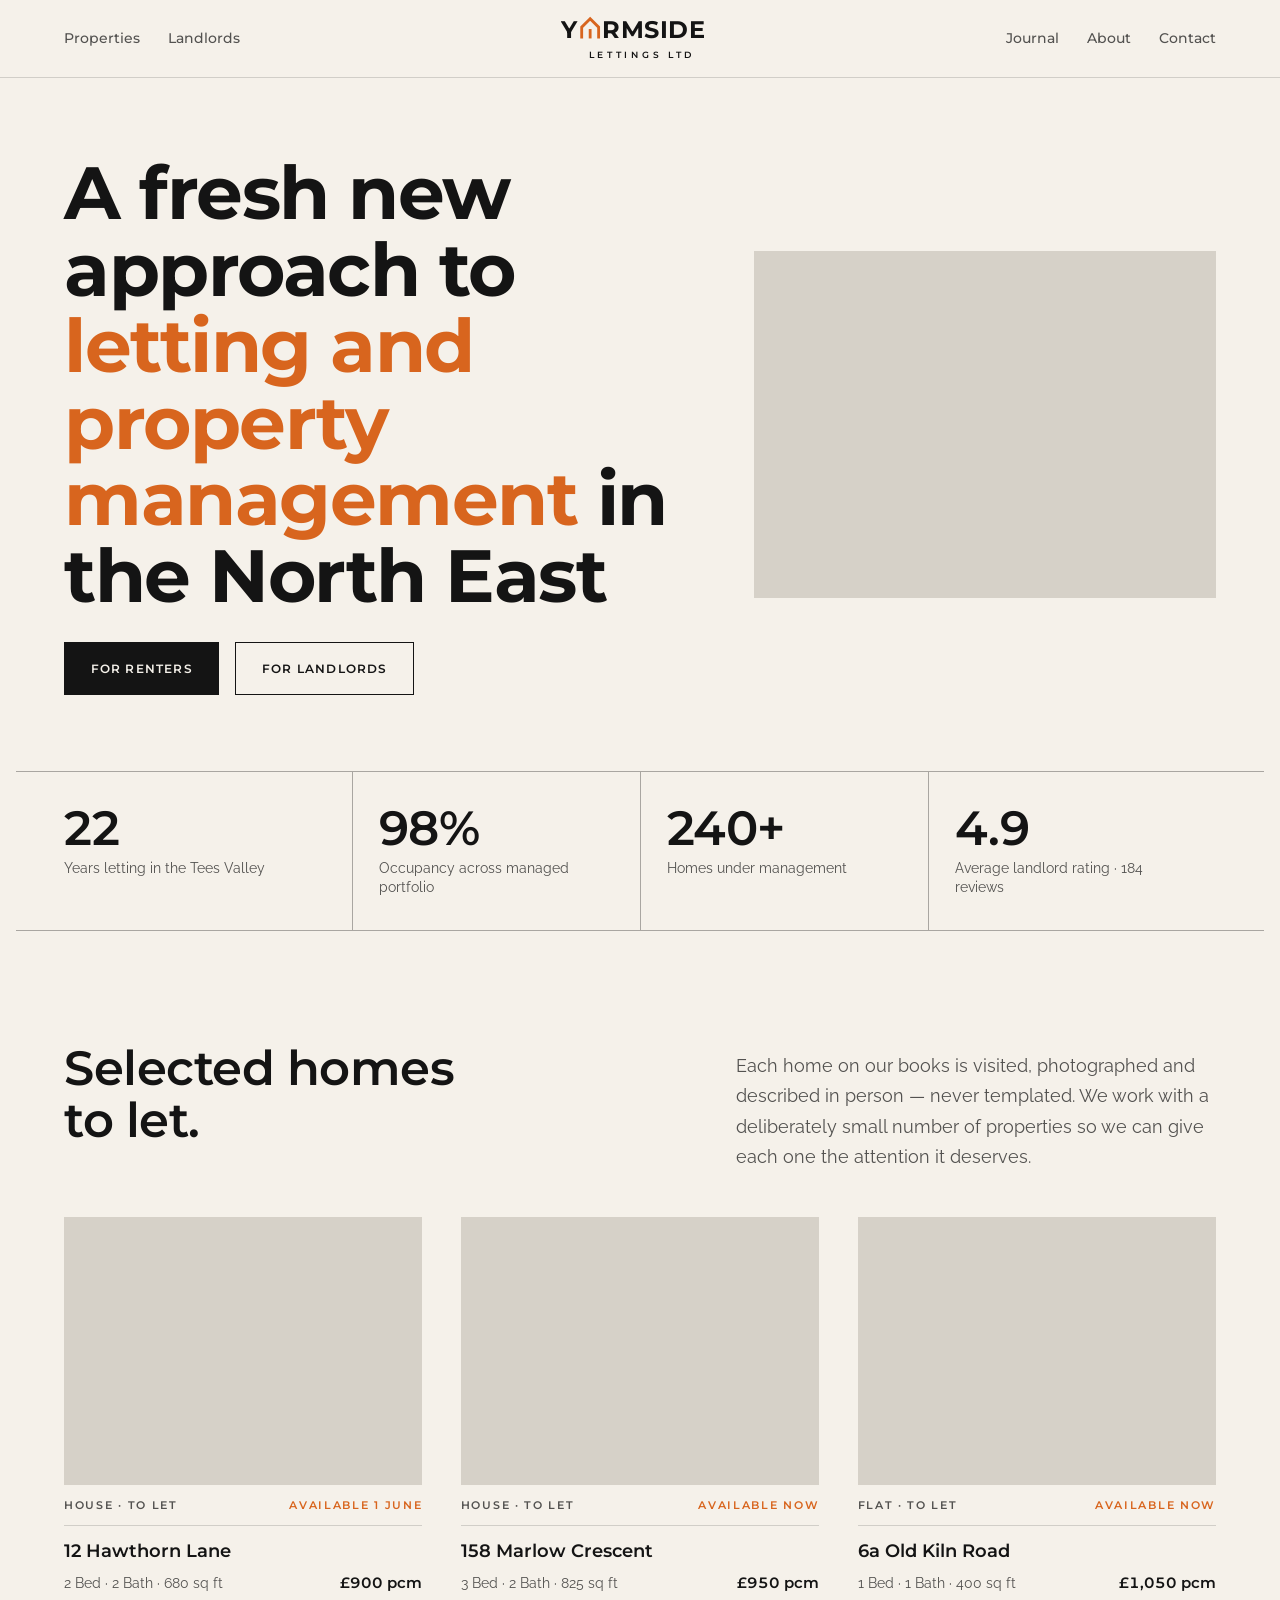
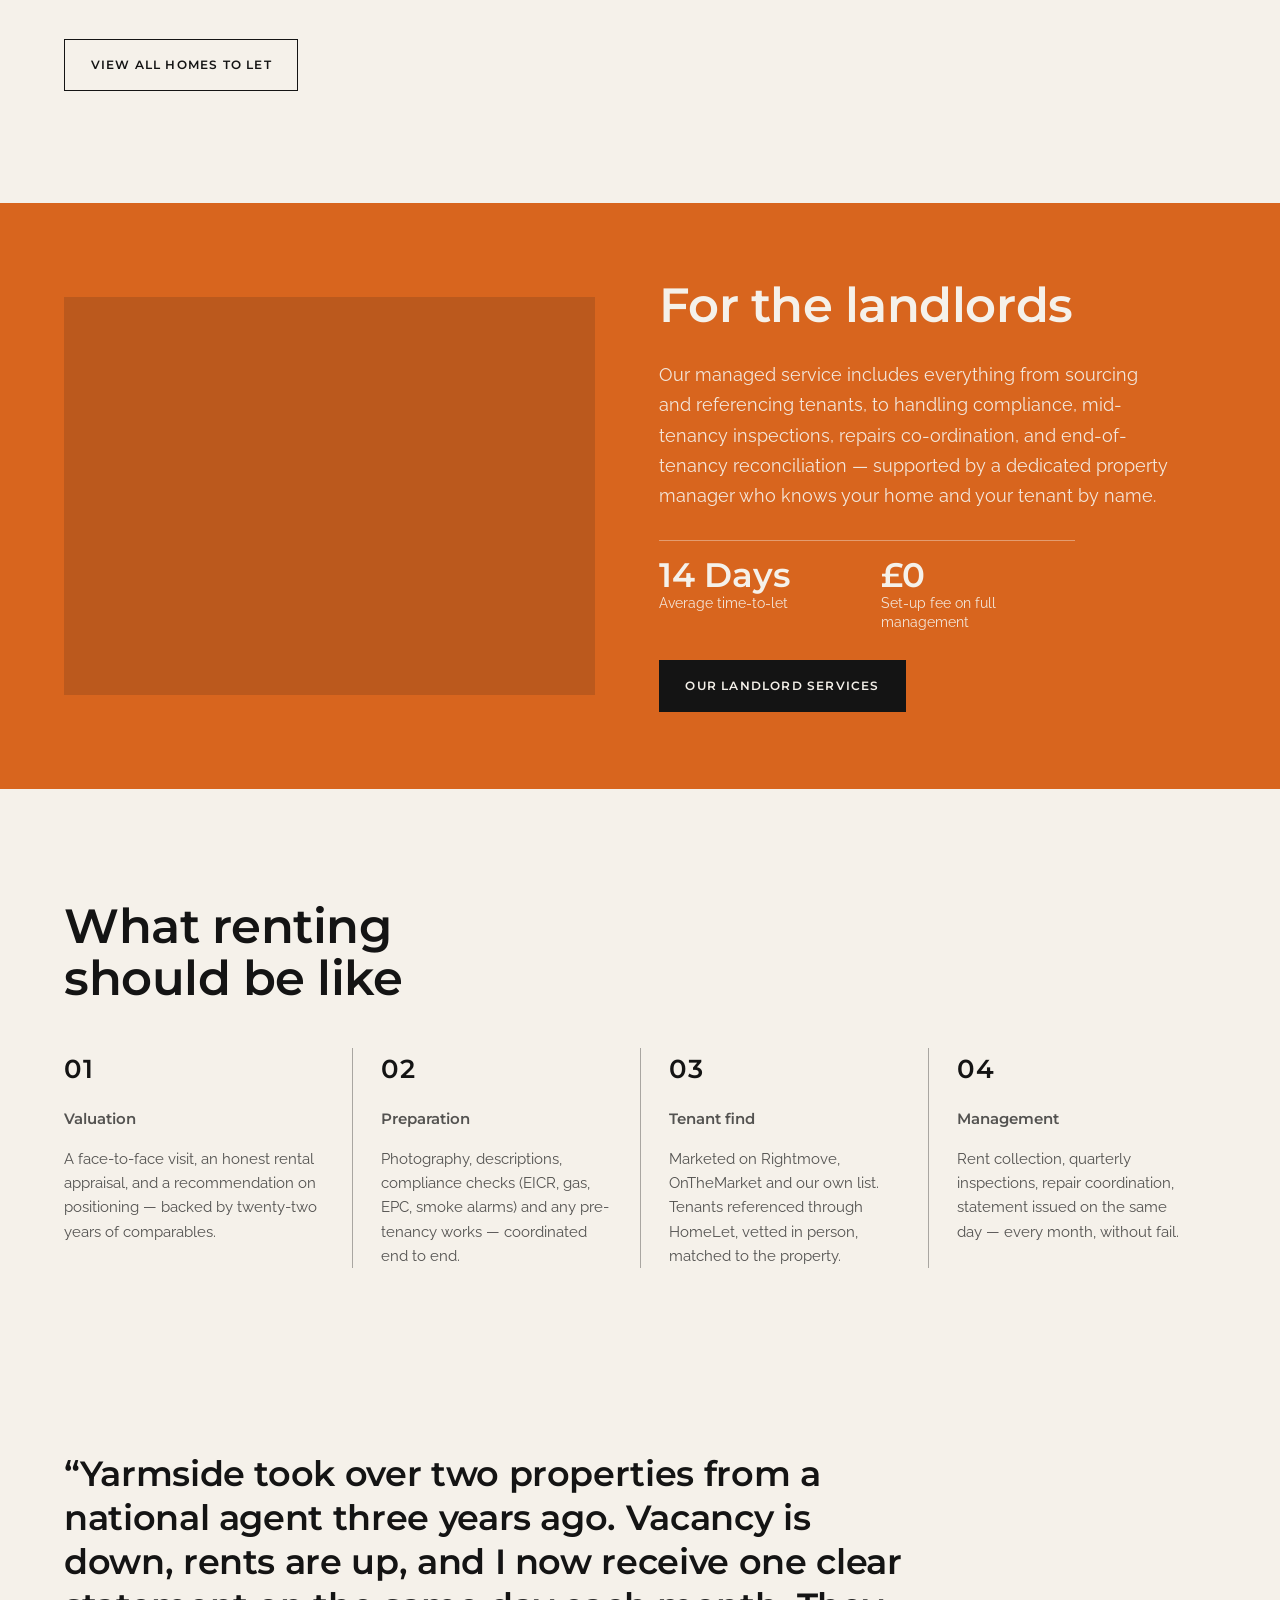
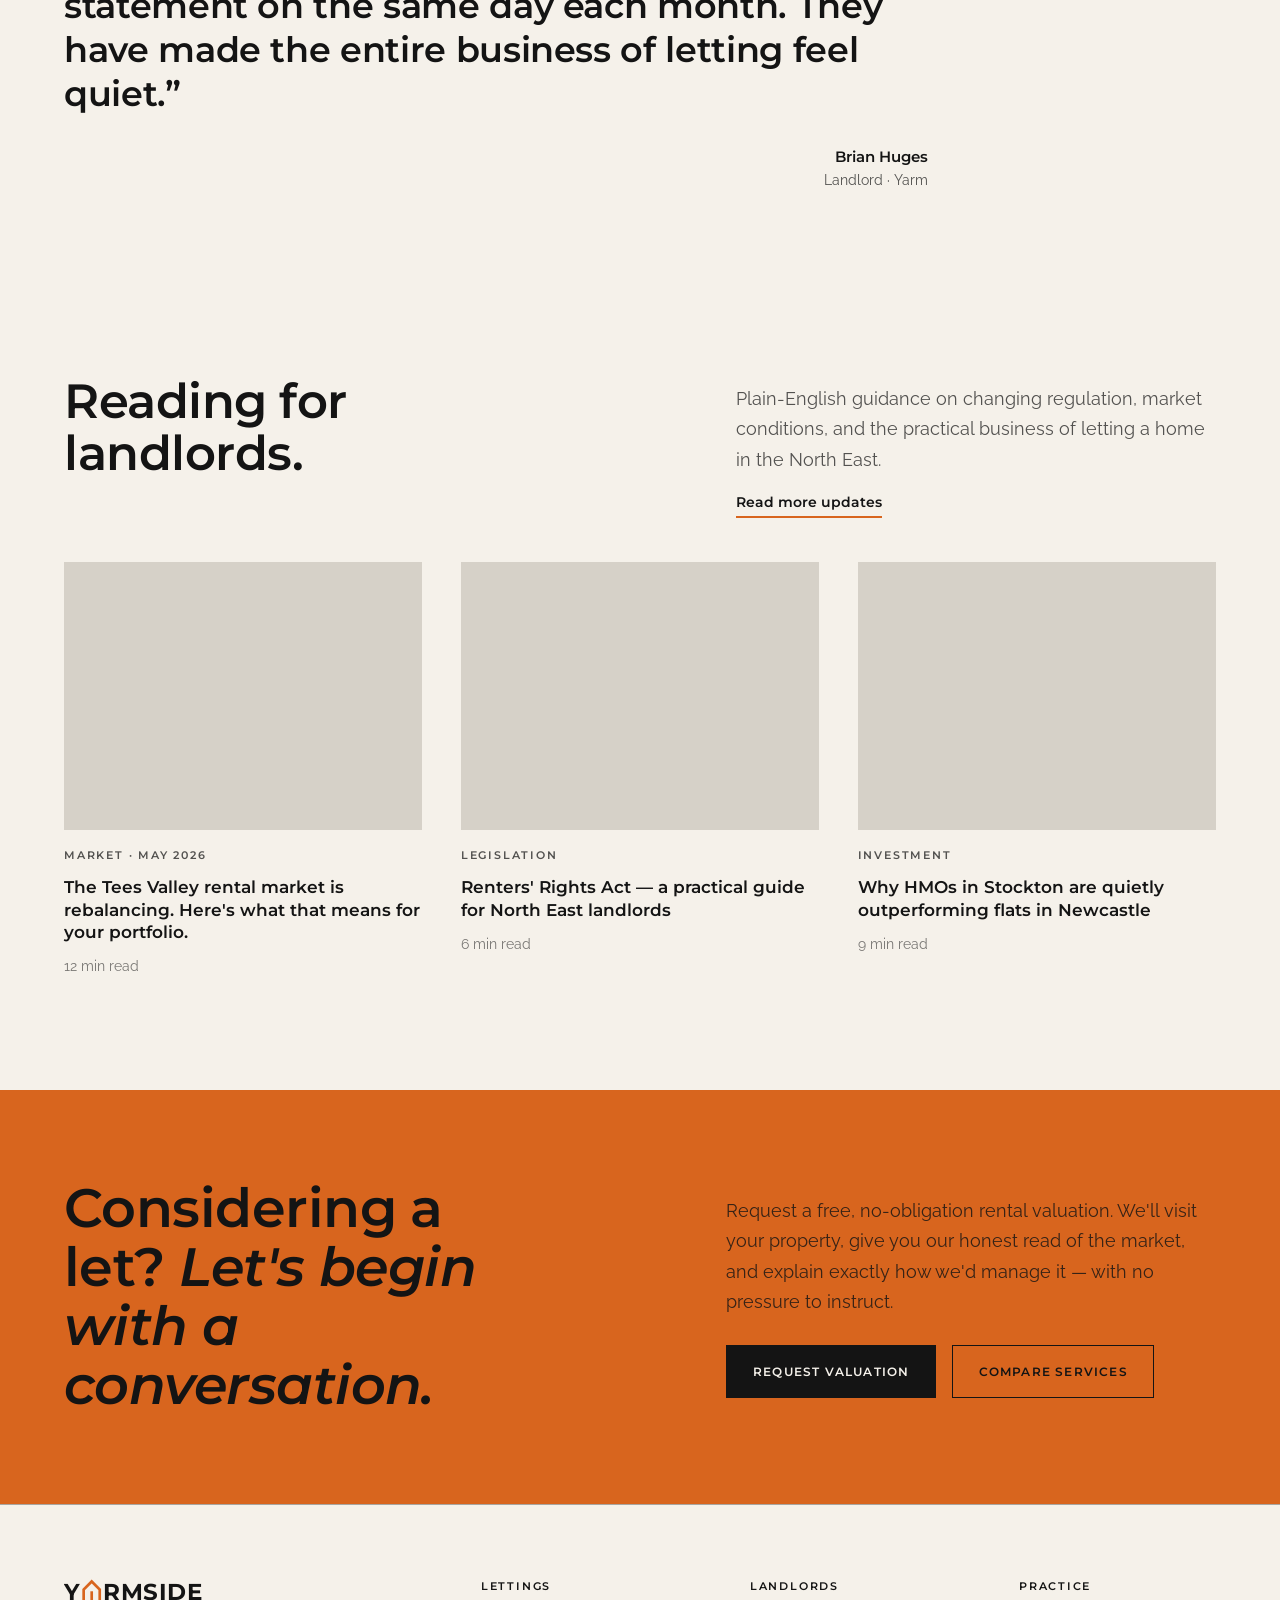
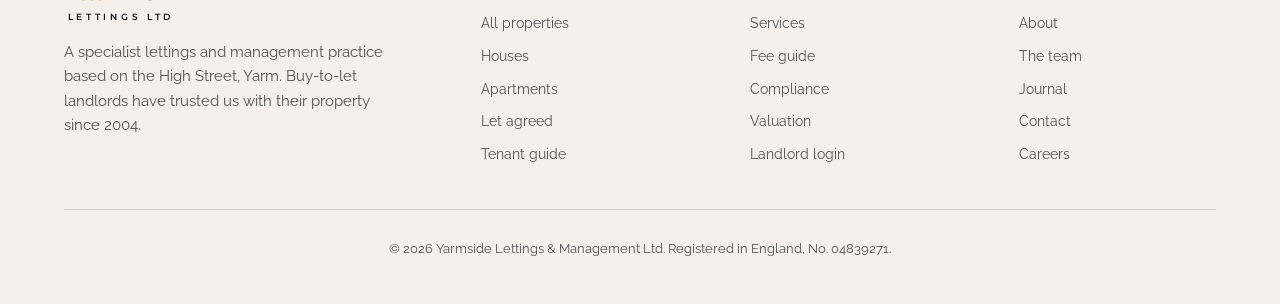
==== commit 6fd969f1: "Rebuild site to the approved design with June 2026 brand guidelines Homepage rebuilt section-for-sec" ====
--- a/index.html
+++ b/index.html
@@ -3,40 +3,38 @@
 <head>
   <meta charset="utf-8">
   <meta name="viewport" content="width=device-width, initial-scale=1">
-  <title>Yarmside - lettings and property management in Yarm and the Tees Valley</title>
-  <meta name="description" content="Yarmside is a lettings and property management practice on Yarm High Street, working with landlords and renters across the Tees Valley and the North East.">
+  <title>Yarmside - letting and property management in the North East</title>
+  <meta name="description" content="A fresh new approach to letting and property management in the North East. Yarmside Lettings Ltd is based on the High Street, Yarm, letting and managing homes across the Tees Valley.">
 
   <link rel="preconnect" href="https://fonts.googleapis.com">
   <link rel="preconnect" href="https://fonts.gstatic.com" crossorigin>
-  <link href="https://fonts.googleapis.com/css2?family=Montserrat:wght@500;600;700&family=Raleway:wght@400;500&display=swap" rel="stylesheet">
+  <link href="https://fonts.googleapis.com/css2?family=Montserrat:wght@500;600;700&family=Raleway:ital,wght@0,400;0,500;1,400&display=swap" rel="stylesheet">
 
   <link rel="stylesheet" href="css/styles.css">
 </head>
 <body>
 
-  <!-- PLACEHOLDER LOGO. Temporary recreation for layout purposes only.
-       Replace both colourways with the supplied Yarmside brand files before launch;
-       the wordmark must never be rebuilt or retyped in production. -->
+  <!-- PLACEHOLDER LOGO. SVG recreation for layout purposes only.
+       Swap in the supplied Yarmside logo files before launch; the brand
+       guidelines say the wordmark must never be rebuilt or retyped. -->
   <header class="site-header" id="siteHeader">
     <div class="wrap site-header__bar">
-      <a class="logo" href="index.html" aria-label="Yarmside Lettings and Management Ltd, home">
-        <svg class="logo-dark" viewBox="0 0 150 30" aria-hidden="true">
-          <text x="0" y="23" font-size="24" font-family="Montserrat, sans-serif" font-weight="700" fill="#141414">Y</text>
-          <path d="M20 23 V12 L28 4 L36 12 V23" fill="none" stroke="#d8651e" stroke-width="2.4"/>
-          <line x1="28" y1="14" x2="28" y2="23" stroke="#d8651e" stroke-width="2.4"/>
-          <text x="40" y="23" font-size="24" font-family="Montserrat, sans-serif" font-weight="700" fill="#141414">RMSIDE</text>
-        </svg>
-        <svg class="logo-light" viewBox="0 0 150 30" aria-hidden="true">
-          <text x="0" y="23" font-size="24" font-family="Montserrat, sans-serif" font-weight="700" fill="#f5f1ea">Y</text>
-          <path d="M20 23 V12 L28 4 L36 12 V23" fill="none" stroke="#d8651e" stroke-width="2.4"/>
-          <line x1="28" y1="14" x2="28" y2="23" stroke="#d8651e" stroke-width="2.4"/>
-          <text x="40" y="23" font-size="24" font-family="Montserrat, sans-serif" font-weight="700" fill="#f5f1ea">RMSIDE</text>
-        </svg>
-      </a>
-
-      <nav class="nav" aria-label="Primary">
+      <nav class="nav nav--left" aria-label="Primary, left">
         <a href="properties.html">Properties</a>
         <a href="landlords.html">Landlords</a>
+      </nav>
+
+      <a class="logo" href="index.html" aria-label="Yarmside Lettings Ltd, home">
+        <svg viewBox="0 0 168 32" aria-hidden="true" focusable="false">
+          <text x="0" y="26" font-size="26" font-family="Montserrat, sans-serif" font-weight="700" letter-spacing="0.5" fill="#141414">Y</text>
+          <path d="M22 26 V14 L31 5 L40 14 V26" fill="none" stroke="#d8651e" stroke-width="3"/>
+          <line x1="31" y1="16" x2="31" y2="26" stroke="#d8651e" stroke-width="3"/>
+          <text x="44" y="26" font-size="26" font-family="Montserrat, sans-serif" font-weight="700" letter-spacing="0.5" fill="#141414">RMSIDE</text>
+        </svg>
+        <span class="logo__sub">Lettings Ltd</span>
+      </a>
+
+      <nav class="nav nav--right" aria-label="Primary, right">
         <a href="journal.html">Journal</a>
         <a href="about.html">About</a>
         <a href="contact.html">Contact</a>
@@ -59,27 +57,44 @@
   <main>
 
     <!-- Hero.
-         Stock photography from Unsplash as placeholder art direction: replace with
-         commissioned photography of Yarm High Street and managed homes before launch. -->
+         Stock photography from Unsplash as placeholder art direction: replace
+         with commissioned photography of Yarm before launch. -->
     <section class="hero">
-      <div class="hero__media">
-        <img src="https://unsplash.com/photos/k5MCYAJ9GEs/download?force=true&w=2000"
-             alt="A street of brick buildings in a small market town"
-             fetchpriority="high">
-      </div>
-
-      <div class="wrap hero__inner">
-        <h1 class="h1">We manage homes the way we'd want our own managed.</h1>
-        <p class="hero__lede">A small, unhurried lettings practice based on Yarm High Street, working with landlords and renters across the Tees Valley and the North East.</p>
-        <div class="btn-row">
-          <a class="btn btn--primary" href="contact.html">Request a valuation</a>
-          <a class="btn btn--ghost-light" href="properties.html">Browse homes to let</a>
-        </div>
-        <p class="dim-line dim-line--light hero__foot">
-          <span class="dim-line__label">Where we work</span>
-          <span class="dim-line__rule"></span>
-          <span class="dim-line__value">Yarm &middot; Tees Valley &middot; North East</span>
-        </p>
+      <div class="wrap hero__grid">
+        <div class="hero__copy">
+          <h1 class="h1">A fresh new approach to <span class="accent">letting and property management</span> in the North East</h1>
+          <div class="btn-row">
+            <a class="btn btn--dark" href="properties.html">For renters</a>
+            <a class="btn btn--outline" href="landlords.html">For landlords</a>
+          </div>
+        </div>
+        <div class="hero__art frame">
+          <img src="https://unsplash.com/photos/k5MCYAJ9GEs/download?force=true&w=1600"
+               alt="Rooftops of brick terraced houses in a North East market town"
+               fetchpriority="high">
+        </div>
+      </div>
+
+      <!-- Stats: figures are illustrative placeholders, confirm before launch. -->
+      <div class="wrap stats">
+        <div class="stats__grid">
+          <div class="stat">
+            <span class="stat__value">22</span>
+            <span class="stat__label">Years letting in the Tees Valley</span>
+          </div>
+          <div class="stat">
+            <span class="stat__value">98%</span>
+            <span class="stat__label">Occupancy across managed portfolio</span>
+          </div>
+          <div class="stat">
+            <span class="stat__value">240+</span>
+            <span class="stat__label">Homes under management</span>
+          </div>
+          <div class="stat">
+            <span class="stat__value">4.9</span>
+            <span class="stat__label">Average landlord rating &middot; 184 reviews</span>
+          </div>
+        </div>
       </div>
     </section>
 
@@ -87,193 +102,167 @@
     <section class="section listings">
       <div class="wrap">
         <div class="section-head">
-          <div class="section-head__titles">
-            <h2 class="h2">A small number of homes, each one properly described.</h2>
-          </div>
-          <p class="lede">We visit, photograph and describe every home ourselves. We'd rather manage a modest portfolio well than a large one carelessly, so this list is short by design.</p>
+          <h2 class="h2">Selected homes to let.</h2>
+          <div class="section-head__side">
+            <p class="lede">Each home on our books is visited, photographed and described in person &mdash; never templated. We work with a deliberately small number of properties so we can give each one the attention it deserves.</p>
+          </div>
         </div>
 
         <!-- Placeholder listings: addresses, specs, prices and photography are
              illustrative and must be replaced with real instructions. -->
-        <a class="featured" href="property.html">
-          <div class="frame featured__art">
-            <img src="https://unsplash.com/photos/wDTIGTomUlw/download?force=true&w=1600"
-                 alt="Brown and white houses along a residential street"
-                 loading="lazy">
-          </div>
-          <div class="featured__body">
-            <p class="featured__tag">Featured &middot; Detached house &middot; To let</p>
-            <p class="featured__title">4 Leven Bank, Yarm</p>
-            <p class="dim-line dim-line--light">
-              <span class="dim-line__label">4 bed</span>
-              <span class="dim-line__rule"></span>
-              <span class="dim-line__label">2 bath</span>
-              <span class="dim-line__rule"></span>
-              <span class="dim-line__value">1,450 sq ft</span>
-            </p>
-            <p class="featured__desc">A family house on one of Yarm's quieter lanes, a short walk from the High Street and the school run. Recently redecorated throughout, with a south-facing garden and off-street parking for two cars.</p>
-            <p class="featured__price">
-              <strong class="tabular">&pound;1,395 pcm</strong>
-              <span class="status status--let">To let</span>
-            </p>
-          </div>
-        </a>
-
         <div class="card-grid">
 
-          <a class="property" href="properties.html">
+          <a class="property" href="property.html">
             <div class="frame property__art">
               <img src="https://unsplash.com/photos/QsKDoRPsnIE/download?force=true&w=1200"
                    alt="Brown brick house beside green trees"
                    loading="lazy">
             </div>
-            <div class="property__body">
-              <p class="property__tag">Terraced house &middot; To let</p>
-              <h3 class="h3">12 Hawthorn Lane, Yarm</h3>
-              <p class="dim-line">
-                <span class="dim-line__label">2 bed</span>
-                <span class="dim-line__rule"></span>
-                <span class="dim-line__label">1 bath</span>
-                <span class="dim-line__rule"></span>
-                <span class="dim-line__value">680 sq ft</span>
-              </p>
-              <p class="property__price">
-                <strong class="tabular">&pound;900 pcm</strong>
-                <span class="status status--let">To let</span>
-              </p>
-            </div>
-          </a>
-
-          <a class="property" href="properties.html">
+            <p class="property__meta">
+              <span class="property__type">House &middot; To let</span>
+              <span class="property__avail">Available 1 June</span>
+            </p>
+            <h3 class="property__name">12 Hawthorn Lane</h3>
+            <p class="property__facts">
+              <span class="property__specs">2 Bed &middot; 2 Bath &middot; 680 sq ft</span>
+              <span class="property__price tabular">&pound;900 pcm</span>
+            </p>
+          </a>
+
+          <a class="property" href="property.html">
             <div class="frame property__art">
               <img src="https://unsplash.com/photos/Y4ckjTPdWks/download?force=true&w=1200"
                    alt="Brown brick house under a blue sky"
                    loading="lazy">
             </div>
-            <div class="property__body">
-              <p class="property__tag">Semi-detached house &middot; Let agreed</p>
-              <h3 class="h3">158 Marlow Crescent, Yarm</h3>
-              <p class="dim-line">
-                <span class="dim-line__label">3 bed</span>
-                <span class="dim-line__rule"></span>
-                <span class="dim-line__label">2 bath</span>
-                <span class="dim-line__rule"></span>
-                <span class="dim-line__value">920 sq ft</span>
-              </p>
-              <p class="property__price">
-                <strong class="tabular">&pound;820 pcm</strong>
-                <span class="status status--agreed">Let agreed</span>
-              </p>
-            </div>
-          </a>
-
-          <a class="property" href="properties.html">
+            <p class="property__meta">
+              <span class="property__type">House &middot; To let</span>
+              <span class="property__avail">Available now</span>
+            </p>
+            <h3 class="property__name">158 Marlow Crescent</h3>
+            <p class="property__facts">
+              <span class="property__specs">3 Bed &middot; 2 Bath &middot; 825 sq ft</span>
+              <span class="property__price tabular">&pound;950 pcm</span>
+            </p>
+          </a>
+
+          <a class="property" href="property.html">
             <div class="frame property__art">
               <img src="https://unsplash.com/photos/TL9KWu6T0qE/download?force=true&w=1200"
                    alt="White house beside a quiet road"
                    loading="lazy">
             </div>
-            <div class="property__body">
-              <p class="property__tag">Ground floor flat &middot; To let</p>
-              <h3 class="h3">6a Old Kiln Road, Yarm</h3>
-              <p class="dim-line">
-                <span class="dim-line__label">1 bed</span>
-                <span class="dim-line__rule"></span>
-                <span class="dim-line__label">1 bath</span>
-                <span class="dim-line__rule"></span>
-                <span class="dim-line__value">400 sq ft</span>
-              </p>
-              <p class="property__price">
-                <strong class="tabular">&pound;1,050 pcm</strong>
-                <span class="status status--let">To let</span>
-              </p>
-            </div>
+            <p class="property__meta">
+              <span class="property__type">Flat &middot; To let</span>
+              <span class="property__avail">Available now</span>
+            </p>
+            <h3 class="property__name">6a Old Kiln Road</h3>
+            <p class="property__facts">
+              <span class="property__specs">1 Bed &middot; 1 Bath &middot; 400 sq ft</span>
+              <span class="property__price tabular">&pound;1,050 pcm</span>
+            </p>
           </a>
 
         </div>
 
         <div class="listings__more">
-          <a class="btn btn--ghost" href="properties.html">View all homes to let</a>
-        </div>
-      </div>
-    </section>
-
-    <!-- How a tenancy runs -->
-    <section class="section process-section">
+          <a class="btn btn--outline" href="properties.html">View all homes to let</a>
+        </div>
+      </div>
+    </section>
+
+    <!-- For the landlords -->
+    <section class="band">
+      <div class="wrap band__grid">
+        <div class="frame band__art">
+          <img src="https://images.unsplash.com/photo-1554995207-c18c203602cb?auto=format&fit=crop&w=1200&q=80"
+               alt="Calm, neutral dining room with a wooden table and natural light"
+               loading="lazy">
+        </div>
+        <div class="band__copy">
+          <h2 class="h2">For the landlords</h2>
+          <p class="lede">Our managed service includes everything from sourcing and referencing tenants, to handling compliance, mid-tenancy inspections, repairs co-ordination, and end-of-tenancy reconciliation &mdash; supported by a dedicated property manager who knows your home and your tenant by name.</p>
+          <div class="band__stats">
+            <div>
+              <p class="band__stat-value">14 Days</p>
+              <p class="band__stat-label">Average time-to-let</p>
+            </div>
+            <div>
+              <p class="band__stat-value">&pound;0</p>
+              <p class="band__stat-label">Set-up fee on full management</p>
+            </div>
+          </div>
+          <a class="btn btn--dark" href="landlords.html">Our landlord services</a>
+        </div>
+      </div>
+    </section>
+
+    <!-- What renting should be like -->
+    <section class="section">
       <div class="wrap">
         <div class="section-head">
-          <div class="section-head__titles">
-            <h2 class="h2">From valuation to move-in, in four stages, always in this order.</h2>
-          </div>
-        </div>
-
-        <div class="process-grid">
-          <div class="frame process-grid__art">
-            <img src="https://images.unsplash.com/photo-1554995207-c18c203602cb?auto=format&fit=crop&w=1200&q=80"
-                 alt="Calm, neutral living room with natural light"
-                 loading="lazy">
-          </div>
-
-          <div class="stages">
-            <div class="stage">
-              <span class="stage__index">01 &middot; Valuation</span>
-              <div class="stage__rule"></div>
-              <p class="stage__title">An honest read of the market</p>
-              <p>A face to face visit, a fee-free recommendation on price, backed by real comparables on your street.</p>
-            </div>
-            <div class="stage">
-              <span class="stage__index">02 &middot; Preparation</span>
-              <div class="stage__rule"></div>
-              <p class="stage__title">Everything ready before marketing</p>
-              <p>Photography, a proper description, and the compliance work, EICR, gas safety, EPC and smoke alarms, done first.</p>
-            </div>
-            <div class="stage">
-              <span class="stage__index">03 &middot; Tenant find</span>
-              <div class="stage__rule"></div>
-              <p class="stage__title">Referenced, and met in person</p>
-              <p>Listed on Rightmove and OnTheMarket, and matched against our own list of registered tenants.</p>
-            </div>
-            <div class="stage">
-              <span class="stage__index">04 &middot; Management</span>
-              <div class="stage__rule"></div>
-              <p class="stage__title">One statement, same day, every month</p>
-              <p>Rent collected, repairs coordinated, and a clear statement issued on the same day every month.</p>
-            </div>
+          <h2 class="h2">What renting should be like</h2>
+        </div>
+
+        <div class="steps">
+          <div class="step">
+            <span class="step__number">01</span>
+            <p class="step__title">Valuation</p>
+            <p>A face-to-face visit, an honest rental appraisal, and a recommendation on positioning &mdash; backed by twenty-two years of comparables.</p>
+          </div>
+          <div class="step">
+            <span class="step__number">02</span>
+            <p class="step__title">Preparation</p>
+            <p>Photography, descriptions, compliance checks (EICR, gas, EPC, smoke alarms) and any pre-tenancy works &mdash; coordinated end to end.</p>
+          </div>
+          <div class="step">
+            <span class="step__number">03</span>
+            <p class="step__title">Tenant find</p>
+            <p>Marketed on Rightmove, OnTheMarket and our own list. Tenants referenced through HomeLet, vetted in person, matched to the property.</p>
+          </div>
+          <div class="step">
+            <span class="step__number">04</span>
+            <p class="step__title">Management</p>
+            <p>Rent collection, quarterly inspections, repair coordination, statement issued on the same day &mdash; every month, without fail.</p>
           </div>
         </div>
       </div>
     </section>
 
     <!-- Testimonial (illustrative for proposal: replace with a real quote before launch) -->
-    <section class="section section--tight">
+    <section class="section--tight">
       <div class="wrap">
         <blockquote class="testimonial">
-          <p class="testimonial__quote">"Yarmside took over our two houses from a national chain three years ago. The rent arrives with a statement I can actually read, on the same day every month, and when the boiler went at Christmas they had it sorted before the tenants had finished breakfast. Letting has stopped being something I think about."</p>
-          <cite class="testimonial__cite">Margaret Ellison, landlord, Eaglescliffe</cite>
+          <p class="testimonial__quote">&ldquo;Yarmside took over two properties from a national agent three years ago. Vacancy is down, rents are up, and I now receive one clear statement on the same day each month. They have made the entire business of letting feel quiet.&rdquo;</p>
+          <cite class="testimonial__cite">
+            <span class="testimonial__name">Brian Huges</span>
+            <span class="testimonial__role">Landlord &middot; Yarm</span>
+          </cite>
         </blockquote>
       </div>
     </section>
 
-    <!-- Journal -->
+    <!-- Reading for landlords -->
     <section class="section journal-section">
       <div class="wrap">
         <div class="section-head">
-          <div class="section-head__titles">
-            <h2 class="h2">Plain-English guidance, updated as things change.</h2>
-          </div>
-          <p class="lede">Regulation, market conditions and the practical business of letting a home in the North East, explained without jargon.</p>
+          <h2 class="h2">Reading for landlords.</h2>
+          <div class="section-head__side">
+            <p class="lede">Plain-English guidance on changing regulation, market conditions, and the practical business of letting a home in the North East.</p>
+            <a class="text-link" href="journal.html">Read more updates</a>
+          </div>
         </div>
 
         <div class="journal-grid">
           <a class="article" href="journal.html">
             <div class="frame article__art">
-              <img src="https://unsplash.com/photos/Vl0QaoLmHNE/download?force=true&w=1200"
-                   alt="White wooden sash window"
-                   loading="lazy">
-            </div>
-            <p class="property__tag">Legislation</p>
-            <h3 class="article__title">The Renters' Rights Act: what it actually changes for North East landlords</h3>
-            <p class="article__meta">6 min read</p>
+              <img src="https://unsplash.com/photos/wDTIGTomUlw/download?force=true&w=1200"
+                   alt="Brown and white houses along a residential street"
+                   loading="lazy">
+            </div>
+            <p class="kicker">Market &middot; May 2026</p>
+            <h3 class="article__title">The Tees Valley rental market is rebalancing. Here's what that means for your portfolio.</h3>
+            <p class="article__meta">12 min read</p>
           </a>
           <a class="article" href="journal.html">
             <div class="frame article__art">
@@ -281,33 +270,33 @@
                    alt="Cars parked outside a row of brick houses"
                    loading="lazy">
             </div>
-            <p class="property__tag">Market</p>
-            <h3 class="article__title">The Tees Valley rental market in 2026: a quieter, steadier picture</h3>
-            <p class="article__meta">5 min read</p>
+            <p class="kicker">Legislation</p>
+            <h3 class="article__title">Renters' Rights Act &mdash; a practical guide for North East landlords</h3>
+            <p class="article__meta">6 min read</p>
           </a>
           <a class="article" href="journal.html">
             <div class="frame article__art">
-              <img src="https://images.unsplash.com/photo-1560448204-e02f11c3d0e2?auto=format&fit=crop&w=1200&q=80"
-                   alt="Compact, tidy apartment interior with a dining table"
-                   loading="lazy">
-            </div>
-            <p class="property__tag">Investment</p>
-            <h3 class="article__title">Why smaller HMOs are drawing more landlord interest this year</h3>
-            <p class="article__meta">7 min read</p>
+              <img src="https://unsplash.com/photos/Vl0QaoLmHNE/download?force=true&w=1200"
+                   alt="White wooden sash window on a brick house"
+                   loading="lazy">
+            </div>
+            <p class="kicker">Investment</p>
+            <h3 class="article__title">Why HMOs in Stockton are quietly outperforming flats in Newcastle</h3>
+            <p class="article__meta">9 min read</p>
           </a>
         </div>
       </div>
     </section>
 
     <!-- CTA -->
-    <section class="section cta">
+    <section class="cta">
       <div class="wrap cta__grid">
-        <h2 class="h2">Considering a let? Let's begin with a conversation.</h2>
+        <h2 class="h2">Considering a let? <em>Let's begin with a conversation.</em></h2>
         <div class="cta__panel">
-          <p class="lede">Request a free, no obligation valuation. We'll visit your property, give you an honest read of the market, and explain exactly how we'd manage it, with no pressure to instruct.</p>
+          <p class="lede">Request a free, no-obligation rental valuation. We'll visit your property, give you our honest read of the market, and explain exactly how we'd manage it &mdash; with no pressure to instruct.</p>
           <div class="btn-row">
-            <a class="btn btn--primary" href="contact.html">Request a valuation</a>
-            <a class="btn btn--ghost-light" href="landlords.html">Compare our services</a>
+            <a class="btn btn--dark" href="contact.html">Request valuation</a>
+            <a class="btn btn--outline" href="landlords.html">Compare services</a>
           </div>
         </div>
       </div>
@@ -318,50 +307,53 @@
   <footer class="site-footer">
     <div class="wrap">
       <div class="footer-grid">
-        <div class="footer-col">
+        <div class="footer-brand">
           <!-- PLACEHOLDER LOGO, see header note. -->
           <span class="logo" aria-hidden="true">
-            <svg viewBox="0 0 150 30">
-              <text x="0" y="23" font-size="24" font-family="Montserrat, sans-serif" font-weight="700" fill="#141414">Y</text>
-              <path d="M20 23 V12 L28 4 L36 12 V23" fill="none" stroke="#d8651e" stroke-width="2.4"/>
-              <line x1="28" y1="14" x2="28" y2="23" stroke="#d8651e" stroke-width="2.4"/>
-              <text x="40" y="23" font-size="24" font-family="Montserrat, sans-serif" font-weight="700" fill="#141414">RMSIDE</text>
+            <svg viewBox="0 0 168 32">
+              <text x="0" y="26" font-size="26" font-family="Montserrat, sans-serif" font-weight="700" letter-spacing="0.5" fill="#141414">Y</text>
+              <path d="M22 26 V14 L31 5 L40 14 V26" fill="none" stroke="#d8651e" stroke-width="3"/>
+              <line x1="31" y1="16" x2="31" y2="26" stroke="#d8651e" stroke-width="3"/>
+              <text x="44" y="26" font-size="26" font-family="Montserrat, sans-serif" font-weight="700" letter-spacing="0.5" fill="#141414">RMSIDE</text>
             </svg>
+            <span class="logo__sub">Lettings Ltd</span>
           </span>
-          <p class="lede">A specialist lettings and management practice based on Yarm High Street, working with buy to let landlords across the Tees Valley.</p>
+          <p>A specialist lettings and management practice based on the High Street, Yarm. Buy-to-let landlords have trusted us with their property since 2004.</p>
         </div>
         <div class="footer-col">
-          <h3 class="h3">Lettings</h3>
+          <h3>Lettings</h3>
           <ul>
-            <li><a href="properties.html">Homes to let</a></li>
+            <li><a href="properties.html">All properties</a></li>
             <li><a href="properties.html">Houses</a></li>
-            <li><a href="properties.html">Flats</a></li>
+            <li><a href="properties.html">Apartments</a></li>
             <li><a href="properties.html">Let agreed</a></li>
+            <li><a href="properties.html">Tenant guide</a></li>
           </ul>
         </div>
         <div class="footer-col">
-          <h3 class="h3">Landlords</h3>
+          <h3>Landlords</h3>
           <ul>
             <li><a href="landlords.html">Services</a></li>
-            <li><a href="landlords.html">Fees</a></li>
+            <li><a href="landlords.html">Fee guide</a></li>
             <li><a href="landlords.html">Compliance</a></li>
-            <li><a href="contact.html">Request a valuation</a></li>
+            <li><a href="contact.html">Valuation</a></li>
+            <li><a href="contact.html">Landlord login</a></li>
           </ul>
         </div>
         <div class="footer-col">
-          <h3 class="h3">Practice</h3>
+          <h3>Practice</h3>
           <ul>
             <li><a href="about.html">About</a></li>
             <li><a href="about.html">The team</a></li>
             <li><a href="journal.html">Journal</a></li>
             <li><a href="contact.html">Contact</a></li>
+            <li><a href="about.html">Careers</a></li>
           </ul>
         </div>
       </div>
 
       <div class="footer-legal">
-        <span>&copy; 2026 Yarmside Lettings and Management Ltd.</span>
-        <span>Registered in England and Wales. Company number to be added.</span>
+        <span>&copy; 2026 Yarmside Lettings &amp; Management Ltd. Registered in England, No. 04839271.</span>
       </div>
     </div>
   </footer>
--- a/css/styles.css
+++ b/css/styles.css
@@ -1,8 +1,15 @@
 /* ==========================================================================
    Yarmside — shared stylesheet
-   Tokens: colour + type + spacing.
-   Signature device: the dimension line (.dim-line).
-   Image-led layout: full-bleed hero, large photography, asymmetric bays.
+   Design v2: cream editorial layout with centred lockup header, stats band,
+   orange landlord panel, numbered process columns and orange CTA band.
+
+   Brand (from Yarmside Brand Guidelines, June 2026):
+     yarmside orange  #d8651e
+     dark grey        #141414
+     orange cream     #f5f1ea
+     grey orange      #8e867a
+   Montserrat for headlines (Bold/SemiBold, Medium for supporting lines),
+   Raleway for body copy (Regular, Medium for emphasis).
    ========================================================================== */
 
 :root {
@@ -12,16 +19,14 @@
   --cream: #f5f1ea;
   --grey-orange: #8e867a;
 
-  /* Tints derived from the four brand colours only */
+  /* Percentage tints of the four brand colours (permitted by the guidelines) */
   --orange-deep: color-mix(in srgb, var(--orange) 85%, var(--dark));
-  --dark-tint-70: color-mix(in srgb, var(--dark) 70%, var(--cream));
-  --dark-tint-45: color-mix(in srgb, var(--dark) 45%, var(--cream));
-  --rule: color-mix(in srgb, var(--dark) 14%, var(--cream));
-  --rule-strong: color-mix(in srgb, var(--dark) 32%, var(--cream));
-  --cream-tint-70: color-mix(in srgb, var(--cream) 70%, var(--dark));
-  --grey-orange-tint-20: color-mix(in srgb, var(--grey-orange) 20%, var(--cream));
-  --grey-orange-tint-45: color-mix(in srgb, var(--grey-orange) 45%, var(--cream));
-  --img-fallback: color-mix(in srgb, var(--grey-orange) 35%, var(--cream));
+  --ink-70: color-mix(in srgb, var(--dark) 72%, var(--cream));
+  --ink-55: color-mix(in srgb, var(--dark) 55%, var(--cream));
+  --rule: color-mix(in srgb, var(--dark) 16%, var(--cream));
+  --rule-strong: color-mix(in srgb, var(--dark) 34%, var(--cream));
+  --cream-on-orange: color-mix(in srgb, var(--cream) 92%, var(--orange));
+  --img-fallback: color-mix(in srgb, var(--grey-orange) 30%, var(--cream));
 
   --font-display: 'Montserrat', 'Segoe UI', Arial, sans-serif;
   --font-body: 'Raleway', 'Segoe UI', Arial, sans-serif;
@@ -31,10 +36,9 @@
   --space-3: 1.75rem;
   --space-4: 2.75rem;
   --space-5: 4.5rem;
-  --space-6: 7.5rem;
-
-  --max: 82rem;
-  --tick: 10px;
+  --space-6: 7rem;
+
+  --max: 78rem;
 }
 
 /* ---- Reset ---------------------------------------------------------- */
@@ -95,15 +99,16 @@
 a:focus-visible,
 button:focus-visible,
 input:focus-visible,
+select:focus-visible,
 textarea:focus-visible {
   outline: 2px solid var(--orange);
   outline-offset: 3px;
   border-radius: 1px;
 }
 
-.hero a:focus-visible,
+.band a:focus-visible,
 .cta a:focus-visible {
-  outline-color: var(--cream);
+  outline-color: var(--dark);
 }
 
 /* ---- Type scale ------------------------------------------------------- */
@@ -111,17 +116,21 @@
 .h1 {
   font-family: var(--font-display);
   font-weight: 700;
-  letter-spacing: -0.015em;
-  line-height: 1.03;
-  font-size: clamp(2.4rem, 1.2rem + 5.6vw, 4.6rem);
+  letter-spacing: -0.02em;
+  line-height: 1.04;
+  font-size: clamp(2.5rem, 1.3rem + 5vw, 4.6rem);
+}
+
+.h1 .accent {
+  color: var(--orange);
 }
 
 .h2 {
   font-family: var(--font-display);
   font-weight: 600;
   letter-spacing: -0.01em;
-  line-height: 1.12;
-  font-size: clamp(1.7rem, 1.25rem + 2.2vw, 2.6rem);
+  line-height: 1.08;
+  font-size: clamp(1.9rem, 1.3rem + 2.6vw, 3rem);
 }
 
 .h3 {
@@ -132,9 +141,17 @@
 }
 
 .lede {
-  font-size: clamp(1rem, 0.94rem + 0.4vw, 1.2rem);
+  font-size: clamp(1rem, 0.95rem + 0.35vw, 1.15rem);
   max-width: 36rem;
-  color: var(--dark-tint-70);
+  color: var(--ink-70);
+}
+
+.kicker {
+  font-family: var(--font-display);
+  font-weight: 600;
+  font-size: 0.7rem;
+  letter-spacing: 0.16em;
+  text-transform: uppercase;
 }
 
 .tabular {
@@ -157,94 +174,94 @@
   padding-block: var(--space-5);
 }
 
+/* Split section head: big title left, supporting copy right */
 .section-head {
   display: flex;
   flex-direction: column;
   gap: var(--space-2);
   margin-bottom: var(--space-4);
+}
+
+.section-head .h2 {
+  max-width: 14ch;
+}
+
+.section-head__side {
+  display: flex;
+  flex-direction: column;
+  align-items: flex-start;
+  gap: var(--space-2);
 }
 
 @media (min-width: 56rem) {
   .section-head {
     flex-direction: row;
-    align-items: flex-end;
+    align-items: flex-start;
     justify-content: space-between;
     gap: var(--space-5);
   }
 
-  .section-head .lede {
+  .section-head__side {
     max-width: 30rem;
-    padding-bottom: 0.35rem;
-  }
-}
-
-.section-head__titles {
-  display: flex;
-  flex-direction: column;
-  gap: 0.75rem;
+    padding-top: 0.5rem;
+  }
+}
+
+.text-link {
+  font-family: var(--font-display);
+  font-weight: 600;
+  font-size: 0.85rem;
+  border-bottom: 2px solid var(--orange);
+  padding-bottom: 0.15rem;
+}
+
+.text-link:hover {
+  color: var(--orange);
 }
 
 /* ---- Header / nav ------------------------------------------------------ */
 
 .site-header {
-  position: fixed;
-  inset-inline: 0;
+  background: var(--cream);
+  border-bottom: 1px solid var(--rule);
+  position: sticky;
   top: 0;
   z-index: 50;
-  transition: background 0.3s ease, box-shadow 0.3s ease;
 }
 
 .site-header__bar {
-  display: flex;
+  display: grid;
+  grid-template-columns: 1fr auto 1fr;
   align-items: center;
-  justify-content: space-between;
-  padding-block: var(--space-2);
-}
-
-/* Over the hero: transparent, cream colourway */
-.site-header .logo-dark { display: none; }
-.site-header .logo-light { display: block; }
-
-/* After scroll: solid cream, dark colourway */
-.site-header.is-solid {
-  background: var(--cream);
-  box-shadow: 0 1px 0 var(--rule);
-}
-
-.site-header.is-solid .logo-dark { display: block; }
-.site-header.is-solid .logo-light { display: none; }
-
-.logo {
-  display: inline-flex;
-  align-items: center;
-}
-
-.logo svg {
-  height: 1.7rem;
-  width: auto;
+  padding-block: 0.9rem;
+  gap: var(--space-2);
 }
 
 .nav {
   display: none;
 }
 
-@media (min-width: 48rem) {
+@media (min-width: 52rem) {
   .nav {
     display: flex;
-    gap: clamp(1.25rem, 2.5vw, 2.5rem);
+    gap: clamp(1.1rem, 2.2vw, 2.25rem);
     font-family: var(--font-display);
     font-weight: 500;
-    font-size: 0.88rem;
-    color: var(--cream);
-  }
-
-  .site-header.is-solid .nav {
-    color: var(--dark);
-  }
+    font-size: 0.85rem;
+  }
+
+  .nav--left { justify-self: start; }
+  .nav--right { justify-self: end; }
 
   .nav a {
     position: relative;
     padding-block: 0.3rem;
+    color: var(--ink-70);
+  }
+
+  .nav a:hover,
+  .nav a[aria-current="page"] {
+    color: var(--dark);
   }
 
   .nav a::after {
@@ -252,7 +269,7 @@
     position: absolute;
     left: 0;
     right: 0;
-    bottom: -1px;
+    bottom: -2px;
     height: 2px;
     background: var(--orange);
     transform: scaleX(0);
@@ -267,21 +284,45 @@
   }
 }
 
+/* Centred logo lockup: wordmark over a letter-spaced sub-line */
+.logo {
+  grid-column: 2;
+  justify-self: center;
+  display: inline-flex;
+  flex-direction: column;
+  align-items: center;
+  gap: 0.25rem;
+}
+
+.logo svg {
+  /* Brand minimum for the full wordmark on screen is 120px */
+  width: clamp(128px, 14vw, 158px);
+  height: auto;
+  display: block;
+}
+
+.logo__sub {
+  font-family: var(--font-display);
+  font-weight: 600;
+  font-size: 0.55rem;
+  letter-spacing: 0.42em;
+  text-indent: 0.42em; /* balances the trailing tracking so the line centres */
+  text-transform: uppercase;
+  color: var(--dark);
+}
+
 .nav-toggle {
-  display: inline-flex;
-  align-items: center;
-  font-family: var(--font-display);
-  font-weight: 600;
-  font-size: 0.85rem;
-  color: var(--cream);
-}
-
-.site-header.is-solid .nav-toggle,
-.site-header.is-open .nav-toggle {
-  color: var(--dark);
-}
-
-@media (min-width: 48rem) {
+  grid-column: 3;
+  justify-self: end;
+  font-family: var(--font-display);
+  font-weight: 600;
+  font-size: 0.78rem;
+  letter-spacing: 0.12em;
+  text-transform: uppercase;
+  padding: 0.4rem 0;
+}
+
+@media (min-width: 52rem) {
   .nav-toggle { display: none; }
 }
 
@@ -290,24 +331,17 @@
   flex-direction: column;
   gap: var(--space-2);
   padding-block: var(--space-3);
+  border-top: 1px solid var(--rule);
   font-family: var(--font-display);
   font-weight: 500;
-  font-size: 1.1rem;
-}
-
-.site-header.is-open {
-  background: var(--cream);
-  box-shadow: 0 1px 0 var(--rule);
-}
-
-.site-header.is-open .logo-dark { display: block; }
-.site-header.is-open .logo-light { display: none; }
+  font-size: 1.05rem;
+}
 
 .site-header.is-open .nav-mobile {
   display: flex;
 }
 
-@media (min-width: 48rem) {
+@media (min-width: 52rem) {
   .nav-mobile { display: none !important; }
 }
 
@@ -316,43 +350,58 @@
 .btn {
   display: inline-flex;
   align-items: center;
+  justify-content: center;
   gap: 0.5rem;
   font-family: var(--font-display);
   font-weight: 600;
-  font-size: 0.9rem;
+  font-size: 0.75rem;
+  letter-spacing: 0.1em;
+  text-transform: uppercase;
   padding: 0.95rem 1.6rem;
-  border: 1px solid transparent;
+  border: 1.5px solid transparent;
   white-space: nowrap;
-  transition: background 0.2s ease, color 0.2s ease;
-}
-
-.btn--primary {
+  transition: background 0.2s ease, color 0.2s ease, border-color 0.2s ease;
+}
+
+/* Solid dark — the primary action everywhere, incl. on orange bands */
+.btn--dark {
+  background: var(--dark);
+  border-color: var(--dark);
+  color: var(--cream);
+}
+
+.btn--dark:hover {
   background: var(--orange);
+  border-color: var(--orange);
   color: var(--cream);
 }
 
-.btn--primary:hover {
-  background: var(--orange-deep);
-}
-
-.btn--ghost {
+/* Outlined dark — the secondary action on cream and on orange */
+.btn--outline {
   border-color: var(--dark);
   color: var(--dark);
 }
 
-.btn--ghost:hover {
+.btn--outline:hover {
   background: var(--dark);
   color: var(--cream);
 }
 
-.btn--ghost-light {
-  border-color: var(--cream);
+.band .btn--outline:hover,
+.cta .btn--outline:hover {
   color: var(--cream);
 }
 
-.btn--ghost-light:hover {
-  background: var(--cream);
-  color: var(--dark);
+/* Solid orange — occasional accent action on cream */
+.btn--orange {
+  background: var(--orange);
+  border-color: var(--orange);
+  color: var(--cream);
+}
+
+.btn--orange:hover {
+  background: var(--orange-deep);
+  border-color: var(--orange-deep);
 }
 
 .btn:disabled {
@@ -366,22 +415,620 @@
   gap: var(--space-2);
 }
 
-/* ---- Dimension line — the signature device ------------------------------ */
+/* ---- Hero ---------------------------------------------------------------- */
+
+.hero {
+  padding-block: clamp(2.5rem, 6vw, 5rem) 0;
+}
+
+.hero__grid {
+  display: grid;
+  gap: var(--space-4);
+  align-items: center;
+}
+
+@media (min-width: 56rem) {
+  .hero__grid {
+    grid-template-columns: 1.15fr 0.85fr;
+    gap: clamp(2rem, 5vw, 4.5rem);
+  }
+}
+
+.hero__copy {
+  display: flex;
+  flex-direction: column;
+  align-items: flex-start;
+  gap: var(--space-3);
+}
+
+.hero .h1 {
+  max-width: 13ch;
+}
+
+.hero__art {
+  overflow: hidden;
+}
+
+.hero__art img {
+  width: 100%;
+  height: 100%;
+  object-fit: cover;
+  aspect-ratio: 4 / 3;
+}
+
+/* ---- Stats band ------------------------------------------------------------ */
+
+.stats {
+  margin-top: clamp(2.5rem, 6vw, 5rem);
+  border-top: 1px solid var(--rule-strong);
+  border-bottom: 1px solid var(--rule-strong);
+}
+
+.stats__grid {
+  display: grid;
+  grid-template-columns: repeat(2, 1fr);
+}
+
+@media (min-width: 52rem) {
+  .stats__grid {
+    grid-template-columns: repeat(4, 1fr);
+  }
+}
+
+.stat {
+  padding: clamp(1.25rem, 2.5vw, 2.25rem) clamp(1rem, 2vw, 1.75rem);
+  border-left: 1px solid var(--rule-strong);
+  display: flex;
+  flex-direction: column;
+  gap: 0.4rem;
+}
+
+.stat:first-child {
+  border-left: 0;
+  padding-left: 0;
+}
+
+@media (max-width: 51.98rem) {
+  .stat:nth-child(3) { border-left: 0; padding-left: 0; }
+  .stat:nth-child(n + 3) { border-top: 1px solid var(--rule-strong); }
+}
+
+.stat__value {
+  font-family: var(--font-display);
+  font-weight: 600;
+  font-size: clamp(1.9rem, 1.2rem + 2.6vw, 3rem);
+  line-height: 1;
+  letter-spacing: -0.01em;
+}
+
+.stat__label {
+  font-size: 0.88rem;
+  color: var(--ink-70);
+  max-width: 13rem;
+  line-height: 1.4;
+}
+
+/* ---- Property cards -------------------------------------------------------- */
+
+.frame {
+  overflow: hidden;
+  background: var(--img-fallback);
+}
+
+.frame img {
+  width: 100%;
+  height: 100%;
+  object-fit: cover;
+  transition: transform 0.6s ease;
+}
+
+a:hover .frame img,
+a:focus-visible .frame img {
+  transform: scale(1.04);
+}
+
+.card-grid {
+  display: grid;
+  gap: var(--space-3);
+}
+
+@media (min-width: 40rem) {
+  .card-grid {
+    grid-template-columns: repeat(2, 1fr);
+  }
+}
+
+@media (min-width: 64rem) {
+  .card-grid {
+    grid-template-columns: repeat(3, 1fr);
+    gap: clamp(1.5rem, 3vw, 2.5rem);
+  }
+}
+
+.property {
+  display: flex;
+  flex-direction: column;
+}
+
+.property__art {
+  aspect-ratio: 4 / 3;
+}
+
+/* Meta rule row: type left, availability right, above the address */
+.property__meta {
+  display: flex;
+  align-items: baseline;
+  justify-content: space-between;
+  gap: var(--space-2);
+  padding-block: 0.7rem;
+  border-bottom: 1px solid var(--rule);
+}
+
+.property__type {
+  font-family: var(--font-display);
+  font-weight: 600;
+  font-size: 0.66rem;
+  letter-spacing: 0.16em;
+  text-transform: uppercase;
+  color: var(--ink-70);
+}
+
+.property__avail {
+  font-family: var(--font-display);
+  font-weight: 600;
+  font-size: 0.66rem;
+  letter-spacing: 0.16em;
+  text-transform: uppercase;
+  color: var(--orange);
+  white-space: nowrap;
+}
+
+.property__avail--muted {
+  color: var(--grey-orange);
+}
+
+.property__name {
+  font-family: var(--font-display);
+  font-weight: 600;
+  font-size: 1.15rem;
+  line-height: 1.3;
+  padding-top: 0.8rem;
+}
+
+.property__facts {
+  display: flex;
+  align-items: baseline;
+  justify-content: space-between;
+  gap: var(--space-2);
+  padding-top: 0.45rem;
+}
+
+.property__specs {
+  font-size: 0.85rem;
+  color: var(--ink-70);
+}
+
+.property__price {
+  font-family: var(--font-display);
+  font-weight: 600;
+  font-size: 0.95rem;
+  white-space: nowrap;
+}
+
+.listings__more {
+  margin-top: var(--space-4);
+}
+
+/* ---- Orange band (For the landlords) ---------------------------------------- */
+
+.band {
+  background: var(--orange);
+  color: var(--dark);
+  padding-block: clamp(2.5rem, 6vw, 5rem);
+}
+
+.band__grid {
+  display: grid;
+  gap: var(--space-4);
+  align-items: center;
+}
+
+@media (min-width: 56rem) {
+  .band__grid {
+    grid-template-columns: 1fr 1.05fr;
+    gap: clamp(2rem, 5vw, 4.5rem);
+  }
+}
+
+.band__art {
+  aspect-ratio: 4 / 3;
+  background: var(--orange-deep);
+}
+
+.band__art img {
+  background: var(--orange-deep);
+}
+
+.band__copy {
+  display: flex;
+  flex-direction: column;
+  align-items: flex-start;
+  gap: var(--space-3);
+}
+
+.band__copy .h2 {
+  color: var(--cream);
+}
+
+.band__copy .lede {
+  color: var(--cream-on-orange);
+  max-width: 32rem;
+}
+
+.band__stats {
+  display: grid;
+  grid-template-columns: repeat(2, minmax(0, 1fr));
+  gap: var(--space-3);
+  width: 100%;
+  max-width: 26rem;
+  padding-top: var(--space-2);
+  border-top: 1px solid color-mix(in srgb, var(--cream) 40%, transparent);
+}
+
+.band__stat-value {
+  font-family: var(--font-display);
+  font-weight: 600;
+  font-size: clamp(1.5rem, 1rem + 1.6vw, 2.1rem);
+  line-height: 1.1;
+  color: var(--cream);
+}
+
+.band__stat-label {
+  font-size: 0.85rem;
+  color: var(--cream-on-orange);
+  line-height: 1.4;
+}
+
+/* ---- Numbered steps (What renting should be like) ----------------------------- */
+
+.steps {
+  display: grid;
+  gap: var(--space-3);
+}
+
+@media (min-width: 40rem) {
+  .steps {
+    grid-template-columns: repeat(2, 1fr);
+  }
+}
+
+@media (min-width: 64rem) {
+  .steps {
+    grid-template-columns: repeat(4, 1fr);
+    gap: 0;
+  }
+
+  .step {
+    border-left: 1px solid var(--rule-strong);
+    padding-inline: clamp(1.25rem, 2.2vw, 2rem);
+  }
+
+  .step:first-child {
+    border-left: 0;
+    padding-left: 0;
+  }
+}
+
+.step {
+  display: flex;
+  flex-direction: column;
+  gap: var(--space-2);
+}
+
+.step__number {
+  font-family: var(--font-display);
+  font-weight: 600;
+  font-size: 1.6rem;
+  letter-spacing: 0.02em;
+}
+
+.step__title {
+  font-family: var(--font-display);
+  font-weight: 600;
+  font-size: 1.05rem;
+}
+
+.step p {
+  font-size: 0.92rem;
+  color: var(--ink-70);
+}
+
+/* ---- Testimonial ------------------------------------------------------------- */
+
+.testimonial {
+  display: flex;
+  flex-direction: column;
+  gap: var(--space-3);
+  max-width: 54rem;
+}
+
+.testimonial__quote {
+  font-family: var(--font-display);
+  font-weight: 600;
+  letter-spacing: -0.01em;
+  line-height: 1.25;
+  font-size: clamp(1.4rem, 1rem + 1.9vw, 2.2rem);
+}
+
+.testimonial__cite {
+  align-self: flex-end;
+  text-align: right;
+  font-style: normal;
+}
+
+.testimonial__name {
+  display: block;
+  font-family: var(--font-display);
+  font-weight: 600;
+  font-size: 0.95rem;
+}
+
+.testimonial__role {
+  display: block;
+  font-size: 0.85rem;
+  color: var(--ink-70);
+}
+
+/* ---- Journal ---------------------------------------------------------------- */
+
+.journal-grid {
+  display: grid;
+  gap: var(--space-3);
+}
+
+@media (min-width: 40rem) {
+  .journal-grid {
+    grid-template-columns: repeat(2, 1fr);
+  }
+}
+
+@media (min-width: 64rem) {
+  .journal-grid {
+    grid-template-columns: repeat(3, 1fr);
+    gap: clamp(1.5rem, 3vw, 2.5rem);
+  }
+}
+
+.article {
+  display: flex;
+  flex-direction: column;
+  gap: 0.7rem;
+}
+
+.article__art {
+  aspect-ratio: 4 / 3;
+  margin-bottom: 0.3rem;
+}
+
+.article .kicker {
+  color: var(--ink-70);
+}
+
+.article__title {
+  font-family: var(--font-display);
+  font-weight: 600;
+  font-size: 1.05rem;
+  line-height: 1.35;
+}
+
+.article__meta {
+  color: var(--ink-55);
+  font-size: 0.85rem;
+}
+
+/* ---- CTA band ----------------------------------------------------------------- */
+
+.cta {
+  background: var(--orange);
+  color: var(--dark);
+  padding-block: clamp(3rem, 7vw, 6rem);
+}
+
+.cta__grid {
+  display: grid;
+  gap: var(--space-4);
+}
+
+@media (min-width: 56rem) {
+  .cta__grid {
+    grid-template-columns: 1.1fr 0.9fr;
+    gap: clamp(2rem, 5vw, 4.5rem);
+    align-items: center;
+  }
+}
+
+.cta .h2 {
+  max-width: 13ch;
+  font-size: clamp(2.1rem, 1.4rem + 3vw, 3.4rem);
+}
+
+.cta .h2 em {
+  font-style: italic;
+}
+
+.cta__panel {
+  display: flex;
+  flex-direction: column;
+  align-items: flex-start;
+  gap: var(--space-3);
+}
+
+.cta__panel .lede {
+  color: color-mix(in srgb, var(--dark) 82%, var(--orange));
+  max-width: 30rem;
+}
+
+/* ---- Footer -------------------------------------------------------------------- */
+
+.site-footer {
+  border-top: 1px solid var(--rule-strong);
+  padding-block: var(--space-5) var(--space-4);
+}
+
+.footer-grid {
+  display: grid;
+  gap: var(--space-4);
+}
+
+@media (min-width: 56rem) {
+  .footer-grid {
+    grid-template-columns: 1.4fr 0.8fr 0.8fr 0.8fr;
+    gap: var(--space-5);
+  }
+}
+
+.footer-brand {
+  display: flex;
+  flex-direction: column;
+  align-items: flex-start;
+  gap: var(--space-2);
+}
+
+.footer-brand .logo {
+  align-items: flex-start;
+}
+
+.footer-brand .logo svg {
+  width: 150px;
+}
+
+.footer-brand p {
+  font-size: 0.92rem;
+  color: var(--ink-70);
+  max-width: 20rem;
+}
+
+.footer-col h3 {
+  font-family: var(--font-display);
+  font-weight: 600;
+  font-size: 0.7rem;
+  letter-spacing: 0.16em;
+  text-transform: uppercase;
+  margin-bottom: var(--space-2);
+}
+
+.footer-col ul {
+  display: flex;
+  flex-direction: column;
+  gap: 0.55rem;
+  font-size: 0.9rem;
+  color: var(--ink-70);
+}
+
+.footer-col a:hover {
+  color: var(--orange);
+}
+
+.footer-legal {
+  margin-top: var(--space-4);
+  padding-top: var(--space-3);
+  border-top: 1px solid var(--rule);
+  font-size: 0.8rem;
+  color: var(--ink-70);
+  text-align: center;
+}
+
+/* ---- Motion: one orchestrated moment on the hero -------------------------------- */
+
+.hero__copy > * {
+  opacity: 0;
+  transform: translateY(14px);
+  animation: rise 0.8s cubic-bezier(0.22, 1, 0.36, 1) forwards;
+}
+
+.hero__copy > *:nth-child(2) { animation-delay: 0.12s; }
+.hero__copy > *:nth-child(3) { animation-delay: 0.24s; }
+
+@keyframes rise {
+  to {
+    opacity: 1;
+    transform: none;
+  }
+}
+
+@media (prefers-reduced-motion: reduce) {
+  html {
+    scroll-behavior: auto;
+  }
+
+  .hero__copy > * {
+    animation: none;
+    opacity: 1;
+    transform: none;
+  }
+
+  .frame img,
+  .nav a::after,
+  .btn {
+    transition: none;
+  }
+
+  a:hover .frame img,
+  a:focus-visible .frame img {
+    transform: none;
+  }
+}
+
+/* ==========================================================================
+   Inner pages
+   ========================================================================== */
+
+/* ---- Page head ------------------------------------------------------------- */
+
+.page-head {
+  padding-block: clamp(2.5rem, 6vw, 5rem) var(--space-4);
+}
+
+.page-head__inner {
+  display: flex;
+  flex-direction: column;
+  gap: var(--space-2);
+}
+
+.page-head .h1 {
+  font-size: clamp(2.2rem, 1.3rem + 3.6vw, 3.8rem);
+  max-width: 20ch;
+}
+
+.page-head .lede {
+  max-width: 40rem;
+}
+
+.breadcrumb {
+  font-family: var(--font-display);
+  font-weight: 500;
+  font-size: 0.78rem;
+  color: var(--ink-70);
+  display: flex;
+  flex-wrap: wrap;
+  gap: 0.5rem;
+}
+
+.breadcrumb a:hover {
+  color: var(--orange);
+}
+
+.breadcrumb span[aria-hidden] {
+  color: var(--rule-strong);
+}
+
+/* ---- Dimension line (spec rows on detail/contact/landlords pages) ----------- */
 
 .dim-line {
   display: flex;
   align-items: baseline;
   gap: 0.6rem;
   font-family: var(--font-display);
-}
-
-.dim-line::before,
-.dim-line::after {
-  content: "";
-  width: 1px;
-  height: var(--tick);
-  background: var(--rule-strong);
-  align-self: center;
 }
 
 .dim-line__rule {
@@ -389,573 +1036,26 @@
   height: 1px;
   background: var(--rule-strong);
   min-width: 0.75rem;
+  align-self: center;
 }
 
 .dim-line__label {
-  font-size: 0.75rem;
+  font-size: 0.78rem;
   font-weight: 500;
   letter-spacing: 0.03em;
-  color: var(--dark-tint-70);
+  color: var(--ink-70);
   white-space: nowrap;
 }
 
 .dim-line__value {
-  font-size: 0.85rem;
-  font-weight: 600;
-  white-space: nowrap;
-}
-
-/* Light variant, for use over photography and dark panels */
-.dim-line--light::before,
-.dim-line--light::after {
-  background: color-mix(in srgb, var(--cream) 60%, transparent);
-}
-
-.dim-line--light .dim-line__rule {
-  background: color-mix(in srgb, var(--cream) 60%, transparent);
-}
-
-.dim-line--light .dim-line__label {
-  color: color-mix(in srgb, var(--cream) 82%, var(--grey-orange));
-}
-
-.dim-line--light .dim-line__value {
-  color: var(--cream);
-}
-
-/* ---- Hero ---------------------------------------------------------------- */
-
-.hero {
-  position: relative;
-  min-height: 100svh;
-  display: flex;
-  align-items: flex-end;
-  color: var(--cream);
-  isolation: isolate;
-  background: var(--dark);
-}
-
-.hero__media {
-  position: absolute;
-  inset: 0;
-  z-index: -2;
-}
-
-.hero__media img {
-  width: 100%;
-  height: 100%;
-  object-fit: cover;
-  background: var(--dark);
-}
-
-/* Scrim: dark from the bottom for the headline, a breath at the top for the nav */
-.hero::after {
-  content: "";
-  position: absolute;
-  inset: 0;
-  z-index: -1;
-  background:
-    linear-gradient(to top, color-mix(in srgb, var(--dark) 82%, transparent) 0%, color-mix(in srgb, var(--dark) 30%, transparent) 45%, transparent 70%),
-    linear-gradient(to bottom, color-mix(in srgb, var(--dark) 55%, transparent) 0%, transparent 22%);
-}
-
-.hero__inner {
-  width: 100%;
-  padding-block: var(--space-5) var(--space-4);
-  display: flex;
-  flex-direction: column;
-  gap: var(--space-3);
-}
-
-.hero .h1 {
-  max-width: 16ch;
-}
-
-.hero__lede {
-  font-size: clamp(1rem, 0.94rem + 0.4vw, 1.2rem);
-  max-width: 34rem;
-  color: color-mix(in srgb, var(--cream) 88%, var(--grey-orange));
-}
-
-.hero__foot {
-  margin-top: var(--space-3);
-  padding-top: var(--space-2);
-}
-
-/* ---- Property cards -------------------------------------------------------- */
-
-.frame {
-  overflow: hidden;
-}
-
-.frame img {
-  width: 100%;
-  height: 100%;
-  object-fit: cover;
-  transition: transform 0.6s ease;
-}
-
-a:hover .frame img,
-a:focus-visible .frame img {
-  transform: scale(1.04);
-}
-
-/* Featured property: image bay + dark particulars panel */
-.featured {
-  display: grid;
-  background: var(--dark);
-  color: var(--cream);
-  margin-bottom: var(--space-4);
-}
-
-@media (min-width: 56rem) {
-  .featured {
-    grid-template-columns: 1.7fr 1fr;
-  }
-}
-
-.featured__art {
-  aspect-ratio: 16 / 10;
-}
-
-@media (min-width: 56rem) {
-  .featured__art {
-    aspect-ratio: auto;
-    min-height: 30rem;
-  }
-}
-
-.featured__body {
-  padding: clamp(1.75rem, 4vw, 3.5rem);
-  display: flex;
-  flex-direction: column;
-  gap: var(--space-3);
-}
-
-.featured__tag {
-  font-family: var(--font-display);
-  font-weight: 600;
-  font-size: 0.72rem;
-  letter-spacing: 0.18em;
-  text-transform: uppercase;
-  color: color-mix(in srgb, var(--cream) 70%, var(--grey-orange));
-}
-
-.featured__title {
-  font-family: var(--font-display);
-  font-weight: 600;
-  font-size: clamp(1.5rem, 1.2rem + 1.5vw, 2.1rem);
-  line-height: 1.15;
-}
-
-.featured__desc {
-  color: color-mix(in srgb, var(--cream) 80%, var(--grey-orange));
-}
-
-.featured__price {
-  margin-top: auto;
-  display: flex;
-  align-items: baseline;
-  justify-content: space-between;
-  gap: var(--space-2);
-  padding-top: var(--space-3);
-  border-top: 1px solid color-mix(in srgb, var(--cream) 20%, transparent);
-}
-
-.featured__price strong {
-  font-family: var(--font-display);
-  font-weight: 700;
-  font-size: 1.6rem;
-}
-
-/* Standard cards */
-.card-grid {
-  display: grid;
-  gap: var(--space-3);
-}
-
-@media (min-width: 40rem) {
-  .card-grid {
-    grid-template-columns: repeat(2, 1fr);
-  }
-}
-
-@media (min-width: 64rem) {
-  .card-grid {
-    grid-template-columns: repeat(3, 1fr);
-  }
-}
-
-.property {
-  display: flex;
-  flex-direction: column;
-}
-
-.property__art {
-  aspect-ratio: 4 / 3;
-}
-
-.property__body {
-  padding-block: var(--space-2);
-  display: flex;
-  flex-direction: column;
-  gap: 0.65rem;
-}
-
-.property__tag {
-  font-family: var(--font-display);
-  font-weight: 500;
-  font-size: 0.72rem;
-  letter-spacing: 0.14em;
-  text-transform: uppercase;
-  color: var(--dark-tint-70);
-}
-
-.property__price {
-  display: flex;
-  align-items: baseline;
-  justify-content: space-between;
-  padding-top: 0.65rem;
-  border-top: 1px solid var(--rule);
-}
-
-.property__price strong {
-  font-family: var(--font-display);
-  font-weight: 700;
-  font-size: 1.15rem;
-}
-
-.status {
-  display: inline-flex;
-  align-items: center;
-  gap: 0.4rem;
-  font-family: var(--font-display);
-  font-weight: 500;
-  font-size: 0.78rem;
-}
-
-.status::before {
-  content: "";
-  width: 7px;
-  height: 7px;
-  border-radius: 50%;
-}
-
-.status--let::before {
-  background: var(--orange);
-}
-
-.status--agreed::before {
-  background: var(--grey-orange);
-}
-
-.listings__more {
-  margin-top: var(--space-4);
-  display: flex;
-  justify-content: center;
-}
-
-/* ---- Process (tenancy sequence) -------------------------------------------- */
-
-.process-section {
-  background: var(--grey-orange-tint-20);
-}
-
-.process-grid {
-  display: grid;
-  gap: var(--space-4);
-}
-
-@media (min-width: 56rem) {
-  .process-grid {
-    grid-template-columns: 1fr 1.4fr;
-    align-items: stretch;
-  }
-}
-
-.process-grid__art {
-  min-height: 20rem;
-}
-
-.stages {
-  display: grid;
-  gap: var(--space-3);
-}
-
-@media (min-width: 40rem) {
-  .stages {
-    grid-template-columns: repeat(2, 1fr);
-  }
-}
-
-.stage {
-  display: flex;
-  flex-direction: column;
-  gap: var(--space-1);
-}
-
-.stage__rule {
-  height: 1px;
-  background: var(--rule-strong);
-  position: relative;
-}
-
-.stage__rule::before {
-  content: "";
-  position: absolute;
-  left: 0;
-  top: -4px;
-  width: 1px;
-  height: 9px;
-  background: var(--rule-strong);
-}
-
-.stage__index {
-  font-family: var(--font-display);
-  font-weight: 600;
-  font-size: 0.75rem;
-  letter-spacing: 0.08em;
-  color: var(--orange);
-  text-transform: uppercase;
-}
-
-.stage__title {
-  font-family: var(--font-display);
-  font-weight: 600;
-  font-size: 1.05rem;
-}
-
-.stage p {
-  font-size: 0.95rem;
-  color: var(--dark-tint-70);
-}
-
-/* ---- Testimonial (placeholder) --------------------------------------------- */
-
-.testimonial {
-  border-left: 3px solid var(--orange);
-  background: var(--grey-orange-tint-20);
-  padding: clamp(1.75rem, 4vw, 3rem);
-}
-
-.testimonial__quote {
-  font-size: clamp(1.15rem, 1rem + 0.8vw, 1.5rem);
-  line-height: 1.45;
-  max-width: 42rem;
-}
-
-.testimonial__cite {
-  display: block;
-  margin-top: var(--space-2);
-  color: var(--dark-tint-70);
-  font-size: 0.9rem;
-  font-style: normal;
-}
-
-/* ---- Journal ---------------------------------------------------------------- */
-
-.journal-grid {
-  display: grid;
-  gap: var(--space-3);
-}
-
-@media (min-width: 40rem) {
-  .journal-grid {
-    grid-template-columns: repeat(3, 1fr);
-  }
-}
-
-.article {
-  display: flex;
-  flex-direction: column;
-  gap: var(--space-2);
-}
-
-.article__art {
-  aspect-ratio: 16 / 10;
-}
-
-.article__title {
-  font-family: var(--font-display);
-  font-weight: 600;
-  font-size: 1.05rem;
-  line-height: 1.35;
-}
-
-.article__meta {
-  color: var(--dark-tint-70);
-  font-size: 0.85rem;
-}
-
-/* ---- CTA band ----------------------------------------------------------------- */
-
-.cta {
-  background: var(--dark);
-  color: var(--cream);
-}
-
-.cta__grid {
-  display: grid;
-  gap: var(--space-4);
-}
-
-@media (min-width: 56rem) {
-  .cta__grid {
-    grid-template-columns: 1.15fr 0.85fr;
-    align-items: center;
-  }
-}
-
-.cta .h2 {
-  max-width: 18ch;
-}
-
-.cta__panel {
-  display: flex;
-  flex-direction: column;
-  gap: var(--space-3);
-}
-
-.cta__panel .lede {
-  color: color-mix(in srgb, var(--cream) 75%, var(--grey-orange));
-}
-
-/* ---- Footer -------------------------------------------------------------------- */
-
-.site-footer {
-  border-top: 1px solid var(--rule-strong);
-  padding-block: var(--space-5) var(--space-4);
-}
-
-.footer-grid {
-  display: grid;
-  gap: var(--space-4);
-}
-
-@media (min-width: 48rem) {
-  .footer-grid {
-    grid-template-columns: 1.5fr 0.7fr 0.7fr 0.7fr;
-  }
-}
-
-.footer-col .logo svg {
-  height: 1.5rem;
-  margin-bottom: var(--space-2);
-}
-
-.footer-col h3 {
-  margin-bottom: var(--space-2);
-}
-
-.footer-col ul {
-  display: flex;
-  flex-direction: column;
-  gap: 0.5rem;
-  font-size: 0.9rem;
-}
-
-.footer-col a:hover {
-  color: var(--orange);
-}
-
-.footer-legal {
-  margin-top: var(--space-4);
-  padding-top: var(--space-3);
-  border-top: 1px solid var(--rule);
-  font-size: 0.8rem;
-  color: var(--dark-tint-70);
-  display: flex;
-  flex-wrap: wrap;
-  gap: var(--space-2);
-  justify-content: space-between;
-}
-
-/* ---- Motion: one orchestrated moment on the hero -------------------------------- */
-
-.hero__inner > * {
-  opacity: 0;
-  transform: translateY(14px);
-  animation: rise 0.8s cubic-bezier(0.22, 1, 0.36, 1) forwards;
-}
-
-.hero__inner > *:nth-child(2) { animation-delay: 0.1s; }
-.hero__inner > *:nth-child(3) { animation-delay: 0.2s; }
-.hero__inner > *:nth-child(4) { animation-delay: 0.3s; }
-.hero__inner > *:nth-child(5) { animation-delay: 0.45s; }
-
-@keyframes rise {
-  to {
-    opacity: 1;
-    transform: translateY(0);
-  }
-}
-
-@media (prefers-reduced-motion: reduce) {
-  html {
-    scroll-behavior: auto;
-  }
-
-  .hero__inner > * {
-    animation: none;
-    opacity: 1;
-    transform: none;
-  }
-
-  .frame img,
-  .nav a::after,
-  .site-header,
-  .btn {
-    transition: none;
-  }
-
-  a:hover .frame img,
-  a:focus-visible .frame img {
-    transform: none;
-  }
-}
-
-/* ==========================================================================
-   Inner pages
-   ========================================================================== */
-
-/* ---- Page head (pages without a photographic hero) ----------------------- */
-
-.page-head {
-  padding-top: 9rem;
-  padding-bottom: var(--space-5);
-}
-
-.page-head__inner {
-  display: flex;
-  flex-direction: column;
-  gap: var(--space-2);
-}
-
-.page-head .h1 {
-  font-size: clamp(2.2rem, 1.4rem + 3.6vw, 3.6rem);
-  max-width: 22ch;
-}
-
-.page-head .lede {
-  max-width: 40rem;
-}
-
-.breadcrumb {
-  font-family: var(--font-display);
-  font-weight: 500;
-  font-size: 0.8rem;
-  color: var(--dark-tint-70);
-  display: flex;
-  flex-wrap: wrap;
-  gap: 0.5rem;
-}
-
-.breadcrumb a:hover {
-  color: var(--orange);
-}
-
-.breadcrumb span[aria-hidden] {
-  color: var(--rule-strong);
+  font-size: 0.88rem;
+  font-weight: 600;
+}
+
+.spec-list {
+  display: flex;
+  flex-direction: column;
+  gap: 0.85rem;
 }
 
 /* ---- Filters (properties page) -------------------------------------------- */
@@ -969,11 +1069,13 @@
 
 .filter-btn {
   font-family: var(--font-display);
-  font-weight: 500;
-  font-size: 0.85rem;
-  padding: 0.55rem 1.1rem;
-  border: 1px solid var(--rule-strong);
-  color: var(--dark-tint-70);
+  font-weight: 600;
+  font-size: 0.72rem;
+  letter-spacing: 0.1em;
+  text-transform: uppercase;
+  padding: 0.6rem 1.15rem;
+  border: 1.5px solid var(--rule-strong);
+  color: var(--ink-70);
   transition: background 0.2s ease, color 0.2s ease, border-color 0.2s ease;
 }
 
@@ -1040,24 +1142,6 @@
   gap: var(--space-3);
 }
 
-.detail-body h2 {
-  margin-top: var(--space-2);
-}
-
-.spec-list {
-  display: flex;
-  flex-direction: column;
-  gap: 0.85rem;
-}
-
-.spec-list .dim-line__label {
-  font-size: 0.85rem;
-}
-
-.spec-list .dim-line__value {
-  font-size: 0.9rem;
-}
-
 .aside-card {
   background: var(--dark);
   color: var(--cream);
@@ -1066,7 +1150,11 @@
   flex-direction: column;
   gap: var(--space-2);
   position: sticky;
-  top: 6rem;
+  top: 7rem;
+}
+
+.aside-card .kicker {
+  color: var(--orange);
 }
 
 .aside-card__price {
@@ -1080,8 +1168,14 @@
   color: color-mix(in srgb, var(--cream) 75%, var(--grey-orange));
 }
 
-.aside-card .btn-row {
-  margin-top: var(--space-1);
+.aside-card .btn--outline {
+  border-color: var(--cream);
+  color: var(--cream);
+}
+
+.aside-card .btn--outline:hover {
+  background: var(--cream);
+  color: var(--dark);
 }
 
 /* ---- Service tiers (landlords) ----------------------------------------------- */
@@ -1119,7 +1213,7 @@
 
 .tier__for {
   font-size: 0.9rem;
-  color: var(--dark-tint-70);
+  color: var(--ink-70);
 }
 
 .tier--lead .tier__for {
@@ -1145,7 +1239,7 @@
   left: 0;
   top: 0.65em;
   width: 0.5rem;
-  height: 1px;
+  height: 2px;
   background: var(--orange);
 }
 
@@ -1154,7 +1248,7 @@
   padding-top: var(--space-2);
   border-top: 1px solid var(--rule);
   font-size: 0.85rem;
-  color: var(--dark-tint-70);
+  color: var(--ink-70);
 }
 
 .tier--lead .tier__fee {
@@ -1171,6 +1265,10 @@
   gap: var(--space-2);
 }
 
+.prose p {
+  color: var(--ink-70);
+}
+
 /* ---- Team placeholders ------------------------------------------------------------ */
 
 .team-grid {
@@ -1194,18 +1292,13 @@
   justify-content: flex-end;
 }
 
-.team-card__flag {
-  font-family: var(--font-display);
-  font-weight: 600;
-  font-size: 0.7rem;
-  letter-spacing: 0.12em;
-  text-transform: uppercase;
+.team-card .kicker {
   color: var(--orange);
 }
 
 .team-card p {
   font-size: 0.9rem;
-  color: var(--dark-tint-70);
+  color: var(--ink-70);
 }
 
 /* ---- Forms ---------------------------------------------------------------------- */
@@ -1239,7 +1332,7 @@
 
 .field .hint {
   font-size: 0.8rem;
-  color: var(--dark-tint-70);
+  color: var(--ink-70);
 }
 
 .field input,
@@ -1279,7 +1372,7 @@
 
 .form__note {
   font-size: 0.85rem;
-  color: var(--dark-tint-70);
+  color: var(--ink-70);
   max-width: 34rem;
 }
 
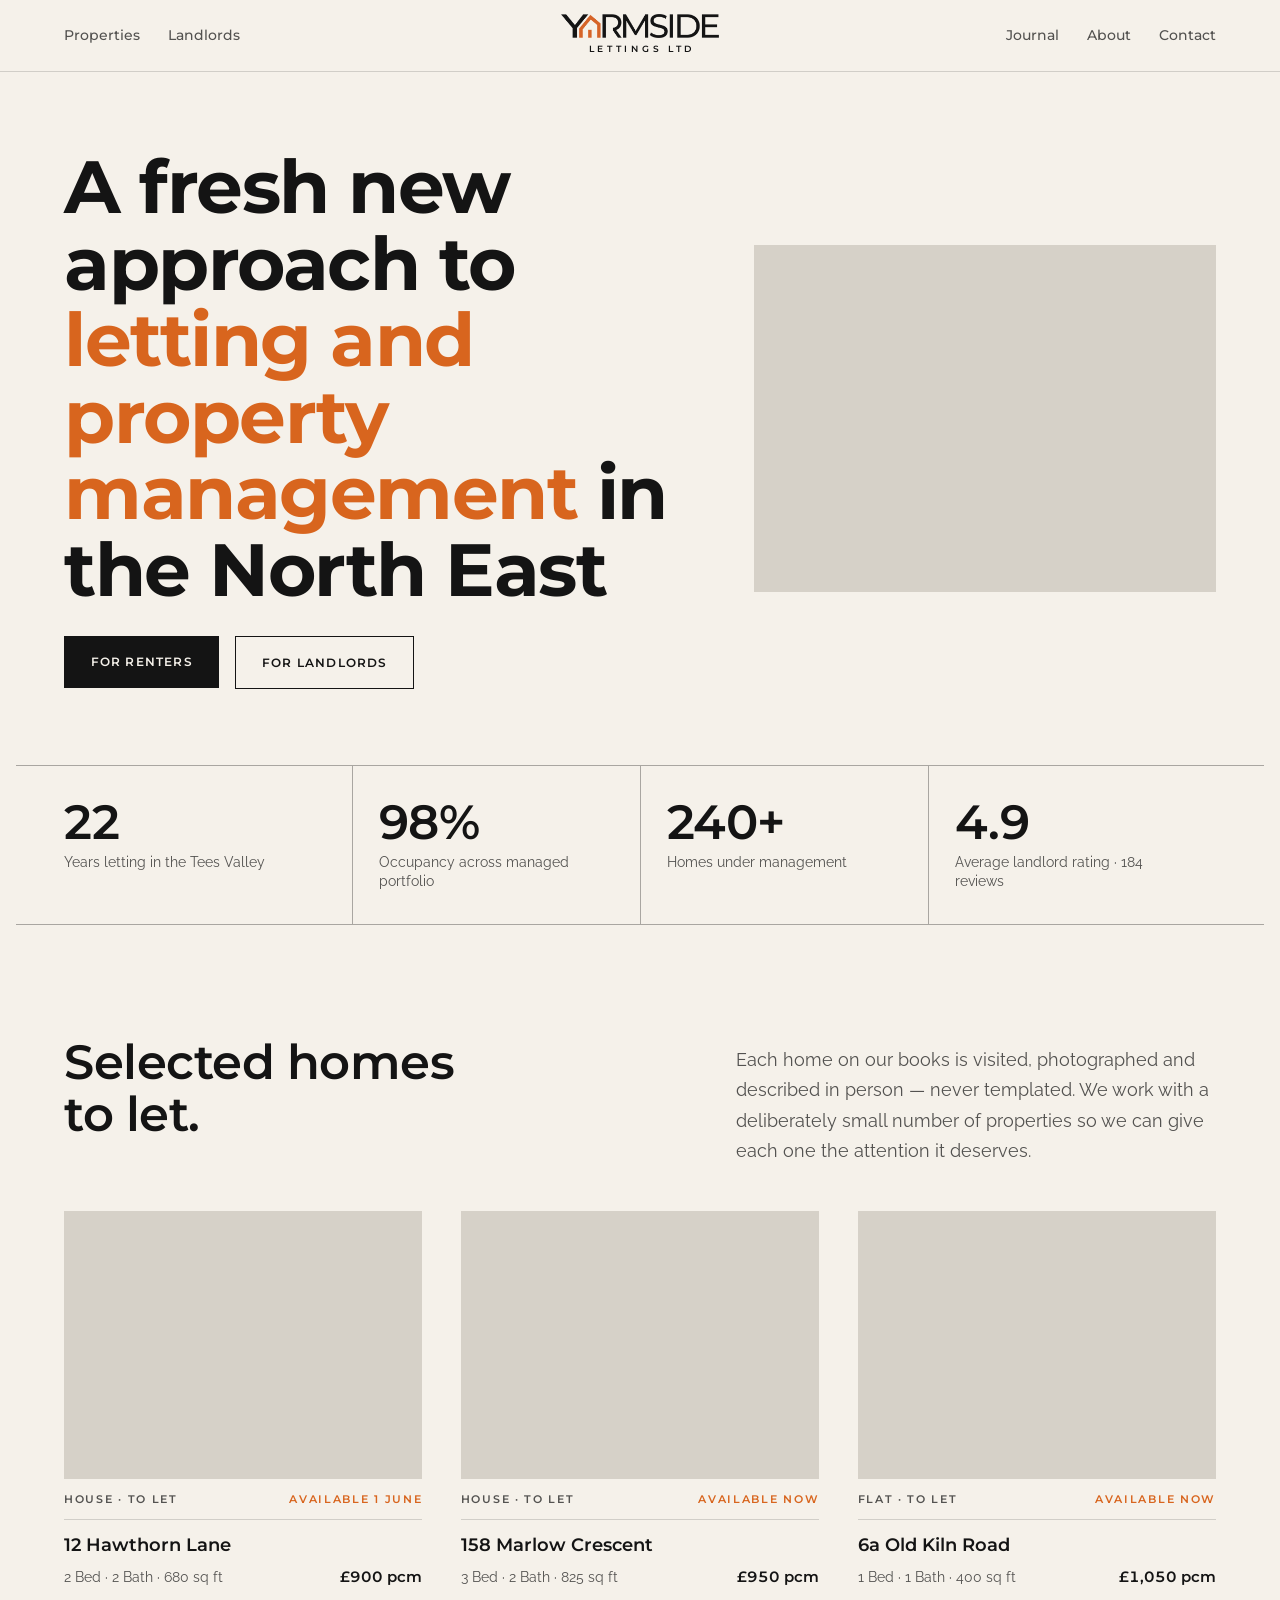
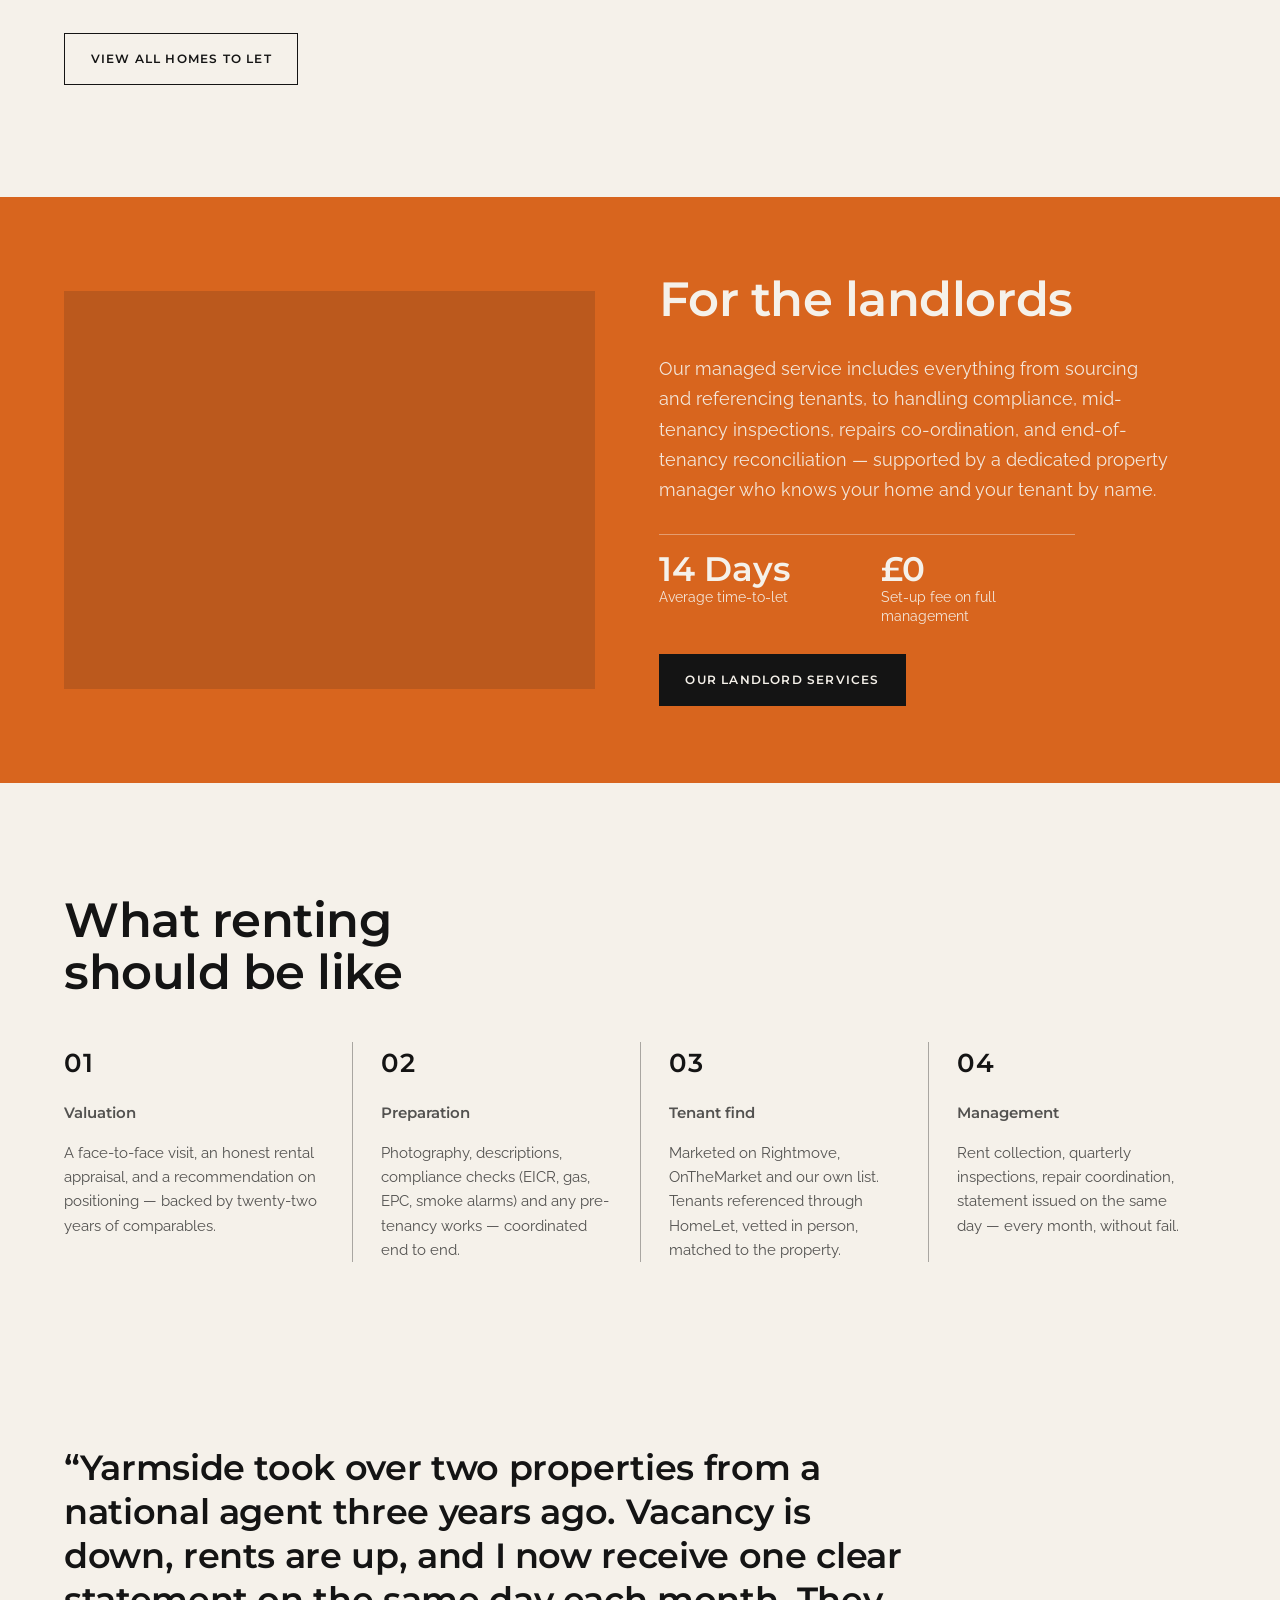
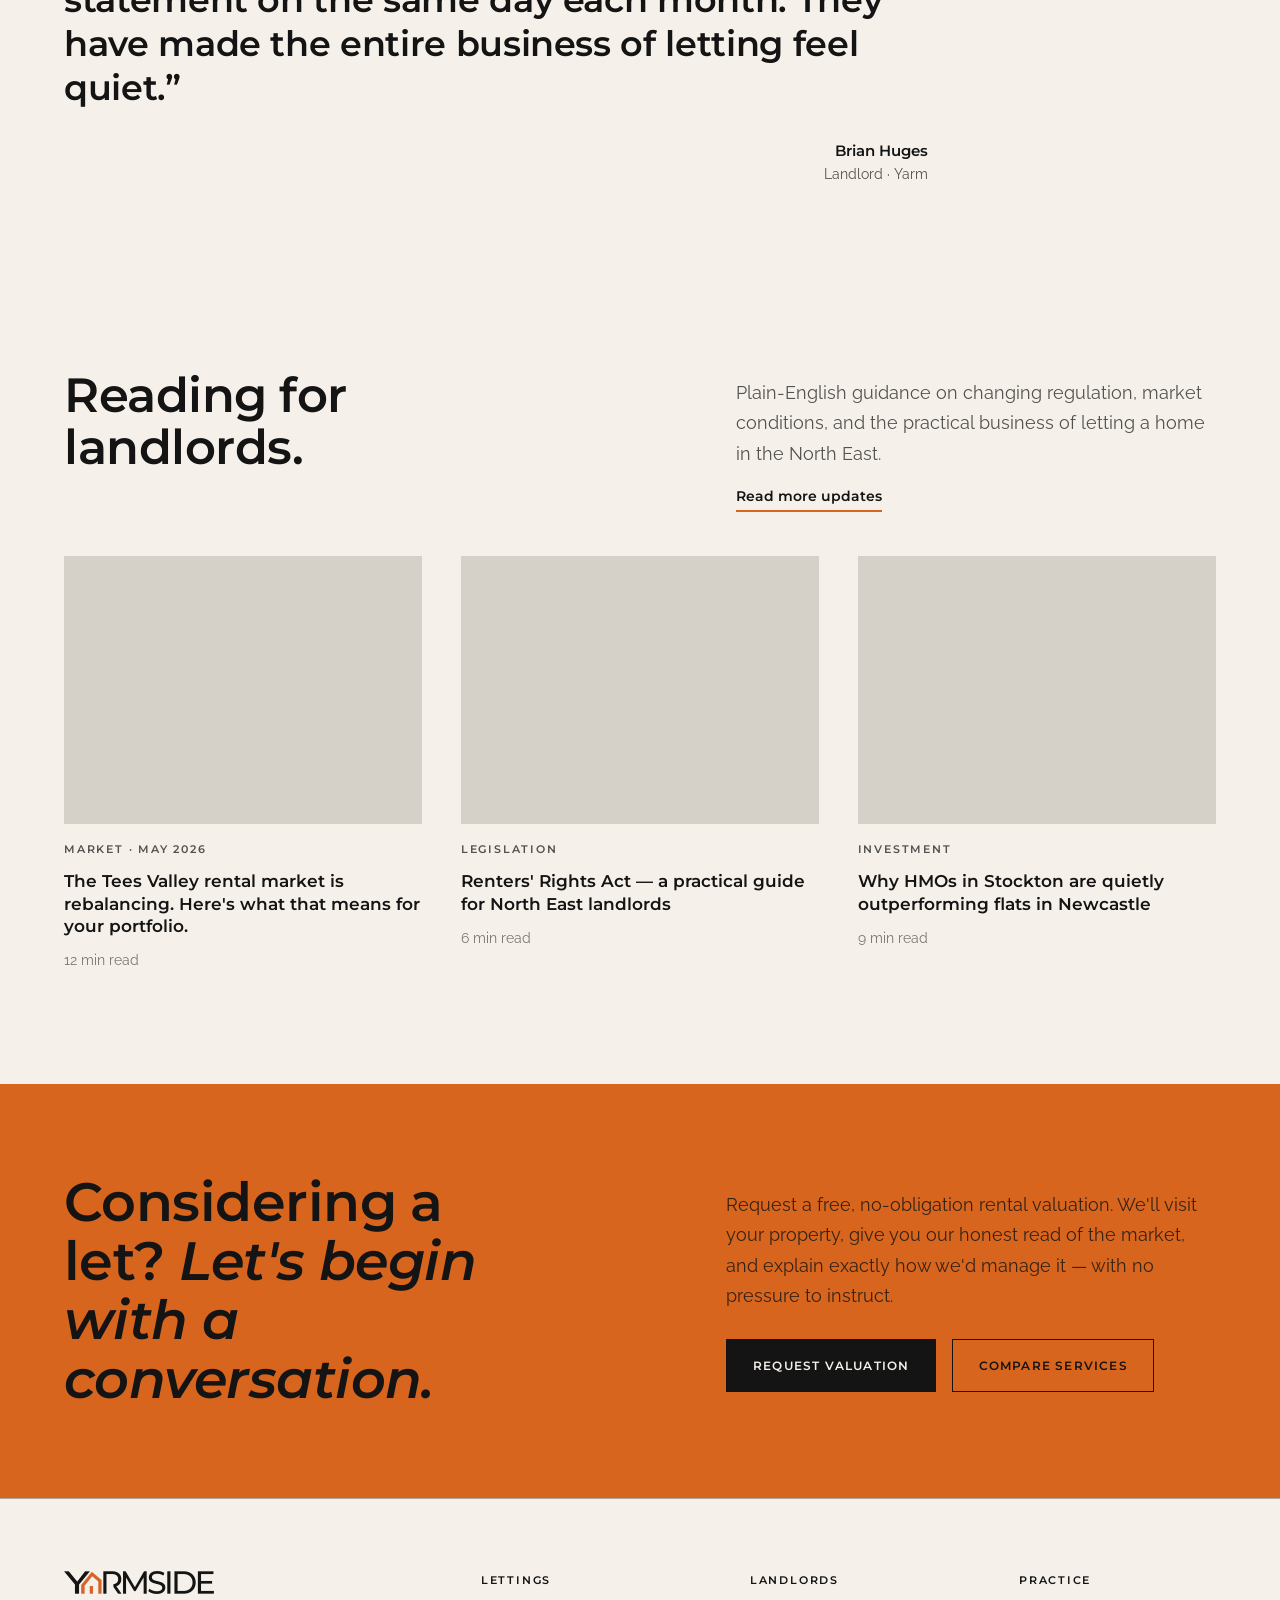
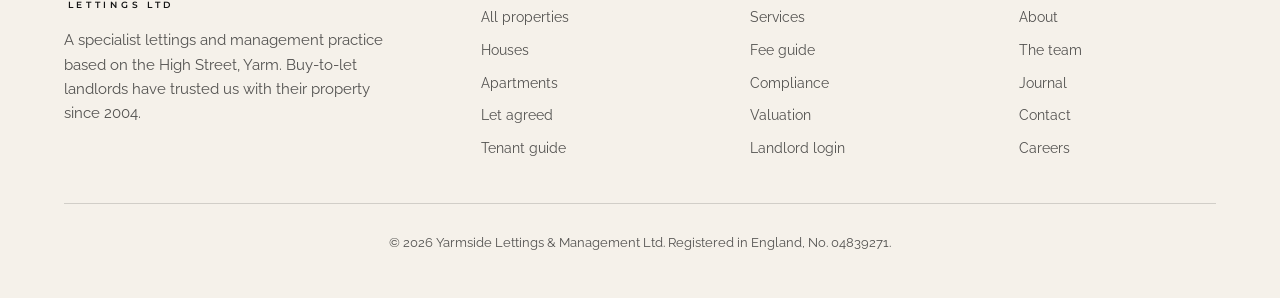
==== commit 4aedde6e: "Use supplied logo artwork extracted from brand guidelines Replace the placeholder SVG wordmark with " ====
--- a/index.html
+++ b/index.html
@@ -10,13 +10,11 @@
   <link rel="preconnect" href="https://fonts.gstatic.com" crossorigin>
   <link href="https://fonts.googleapis.com/css2?family=Montserrat:wght@500;600;700&family=Raleway:ital,wght@0,400;0,500;1,400&display=swap" rel="stylesheet">
 
+  <link rel="icon" type="image/png" href="assets/yarmside-icon.png">
   <link rel="stylesheet" href="css/styles.css">
 </head>
 <body>
 
-  <!-- PLACEHOLDER LOGO. SVG recreation for layout purposes only.
-       Swap in the supplied Yarmside logo files before launch; the brand
-       guidelines say the wordmark must never be rebuilt or retyped. -->
   <header class="site-header" id="siteHeader">
     <div class="wrap site-header__bar">
       <nav class="nav nav--left" aria-label="Primary, left">
@@ -25,12 +23,7 @@
       </nav>
 
       <a class="logo" href="index.html" aria-label="Yarmside Lettings Ltd, home">
-        <svg viewBox="0 0 168 32" aria-hidden="true" focusable="false">
-          <text x="0" y="26" font-size="26" font-family="Montserrat, sans-serif" font-weight="700" letter-spacing="0.5" fill="#141414">Y</text>
-          <path d="M22 26 V14 L31 5 L40 14 V26" fill="none" stroke="#d8651e" stroke-width="3"/>
-          <line x1="31" y1="16" x2="31" y2="26" stroke="#d8651e" stroke-width="3"/>
-          <text x="44" y="26" font-size="26" font-family="Montserrat, sans-serif" font-weight="700" letter-spacing="0.5" fill="#141414">RMSIDE</text>
-        </svg>
+        <img class="logo__img" src="assets/yarmside-logo.png" alt="" width="1200" height="183">
         <span class="logo__sub">Lettings Ltd</span>
       </a>
 
@@ -308,14 +301,8 @@
     <div class="wrap">
       <div class="footer-grid">
         <div class="footer-brand">
-          <!-- PLACEHOLDER LOGO, see header note. -->
           <span class="logo" aria-hidden="true">
-            <svg viewBox="0 0 168 32">
-              <text x="0" y="26" font-size="26" font-family="Montserrat, sans-serif" font-weight="700" letter-spacing="0.5" fill="#141414">Y</text>
-              <path d="M22 26 V14 L31 5 L40 14 V26" fill="none" stroke="#d8651e" stroke-width="3"/>
-              <line x1="31" y1="16" x2="31" y2="26" stroke="#d8651e" stroke-width="3"/>
-              <text x="44" y="26" font-size="26" font-family="Montserrat, sans-serif" font-weight="700" letter-spacing="0.5" fill="#141414">RMSIDE</text>
-            </svg>
+            <img class="logo__img" src="assets/yarmside-logo.png" alt="" width="1200" height="183">
             <span class="logo__sub">Lettings Ltd</span>
           </span>
           <p>A specialist lettings and management practice based on the High Street, Yarm. Buy-to-let landlords have trusted us with their property since 2004.</p>
--- a/css/styles.css
+++ b/css/styles.css
@@ -294,11 +294,12 @@
   gap: 0.25rem;
 }
 
-.logo svg {
+.logo__img {
   /* Brand minimum for the full wordmark on screen is 120px */
   width: clamp(128px, 14vw, 158px);
   height: auto;
   display: block;
+  background: none;
 }
 
 .logo__sub {
@@ -898,7 +899,7 @@
   align-items: flex-start;
 }
 
-.footer-brand .logo svg {
+.footer-brand .logo__img {
   width: 150px;
 }
 
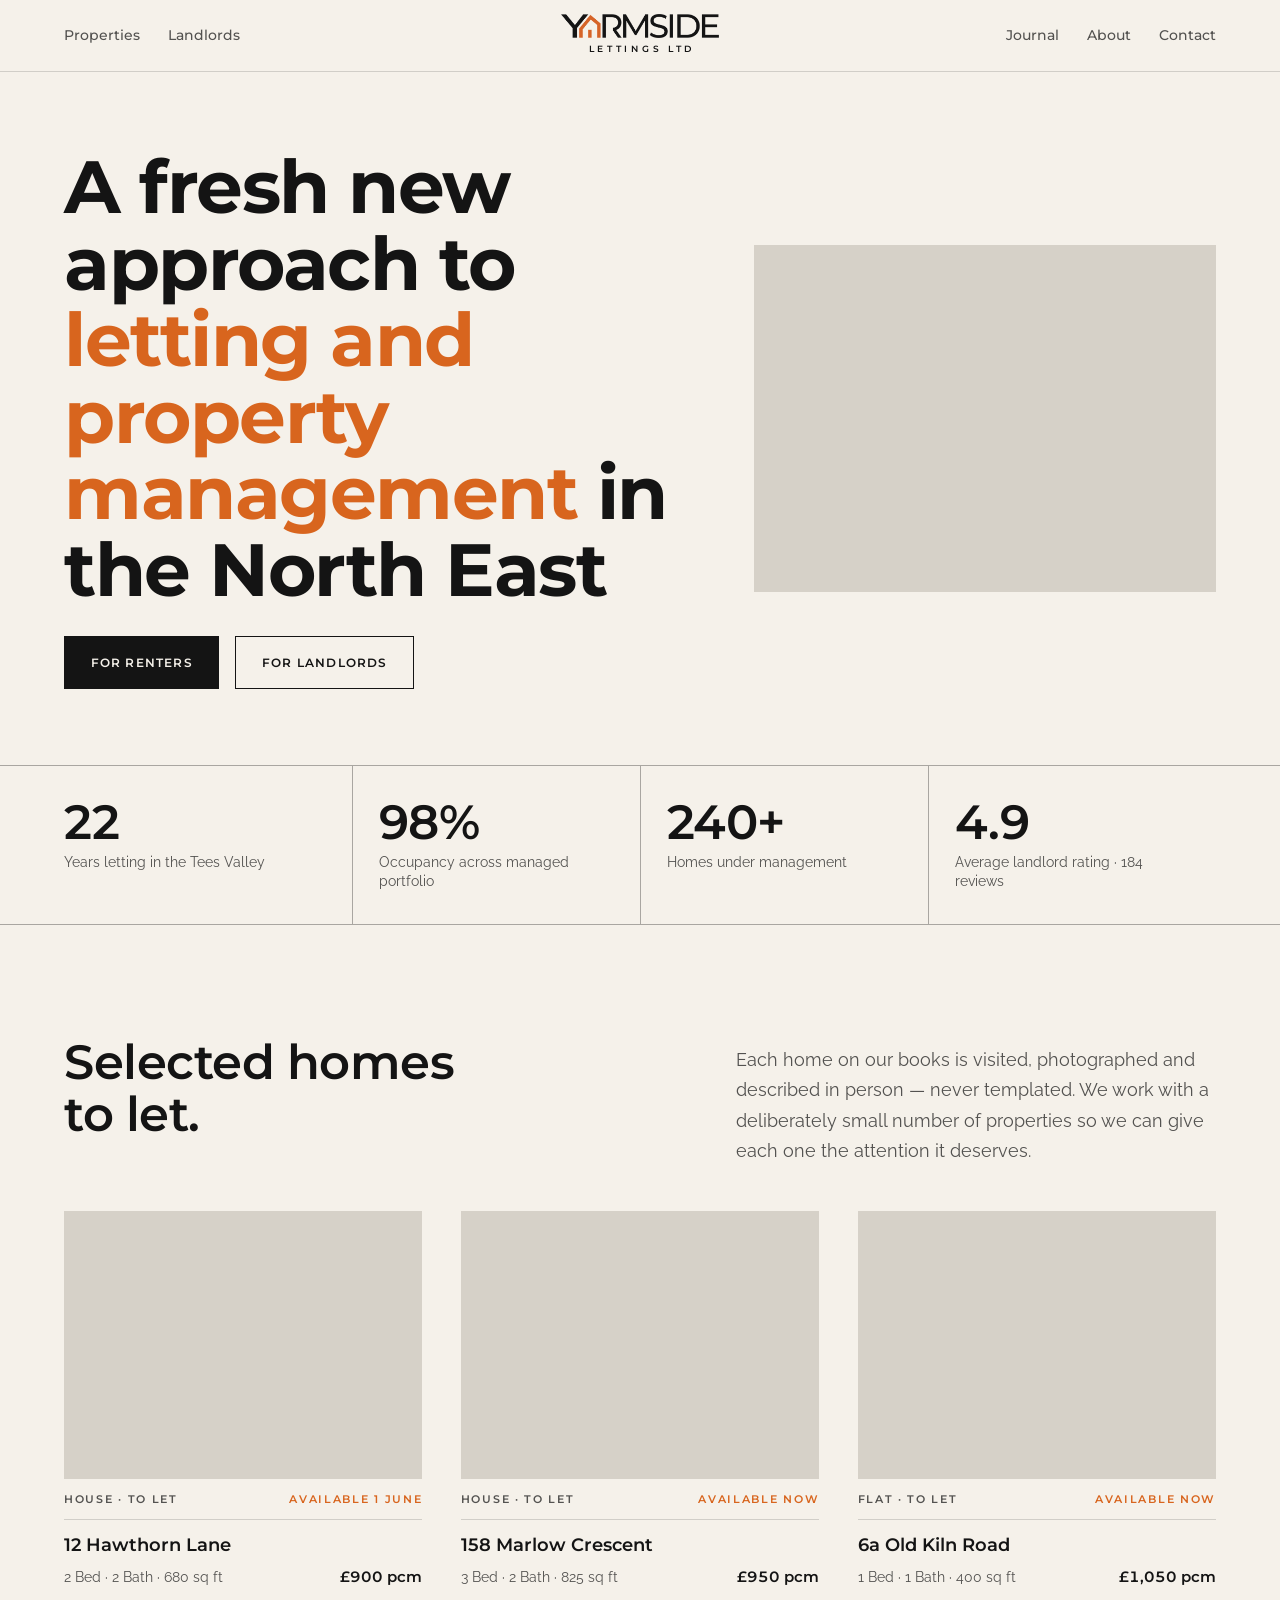
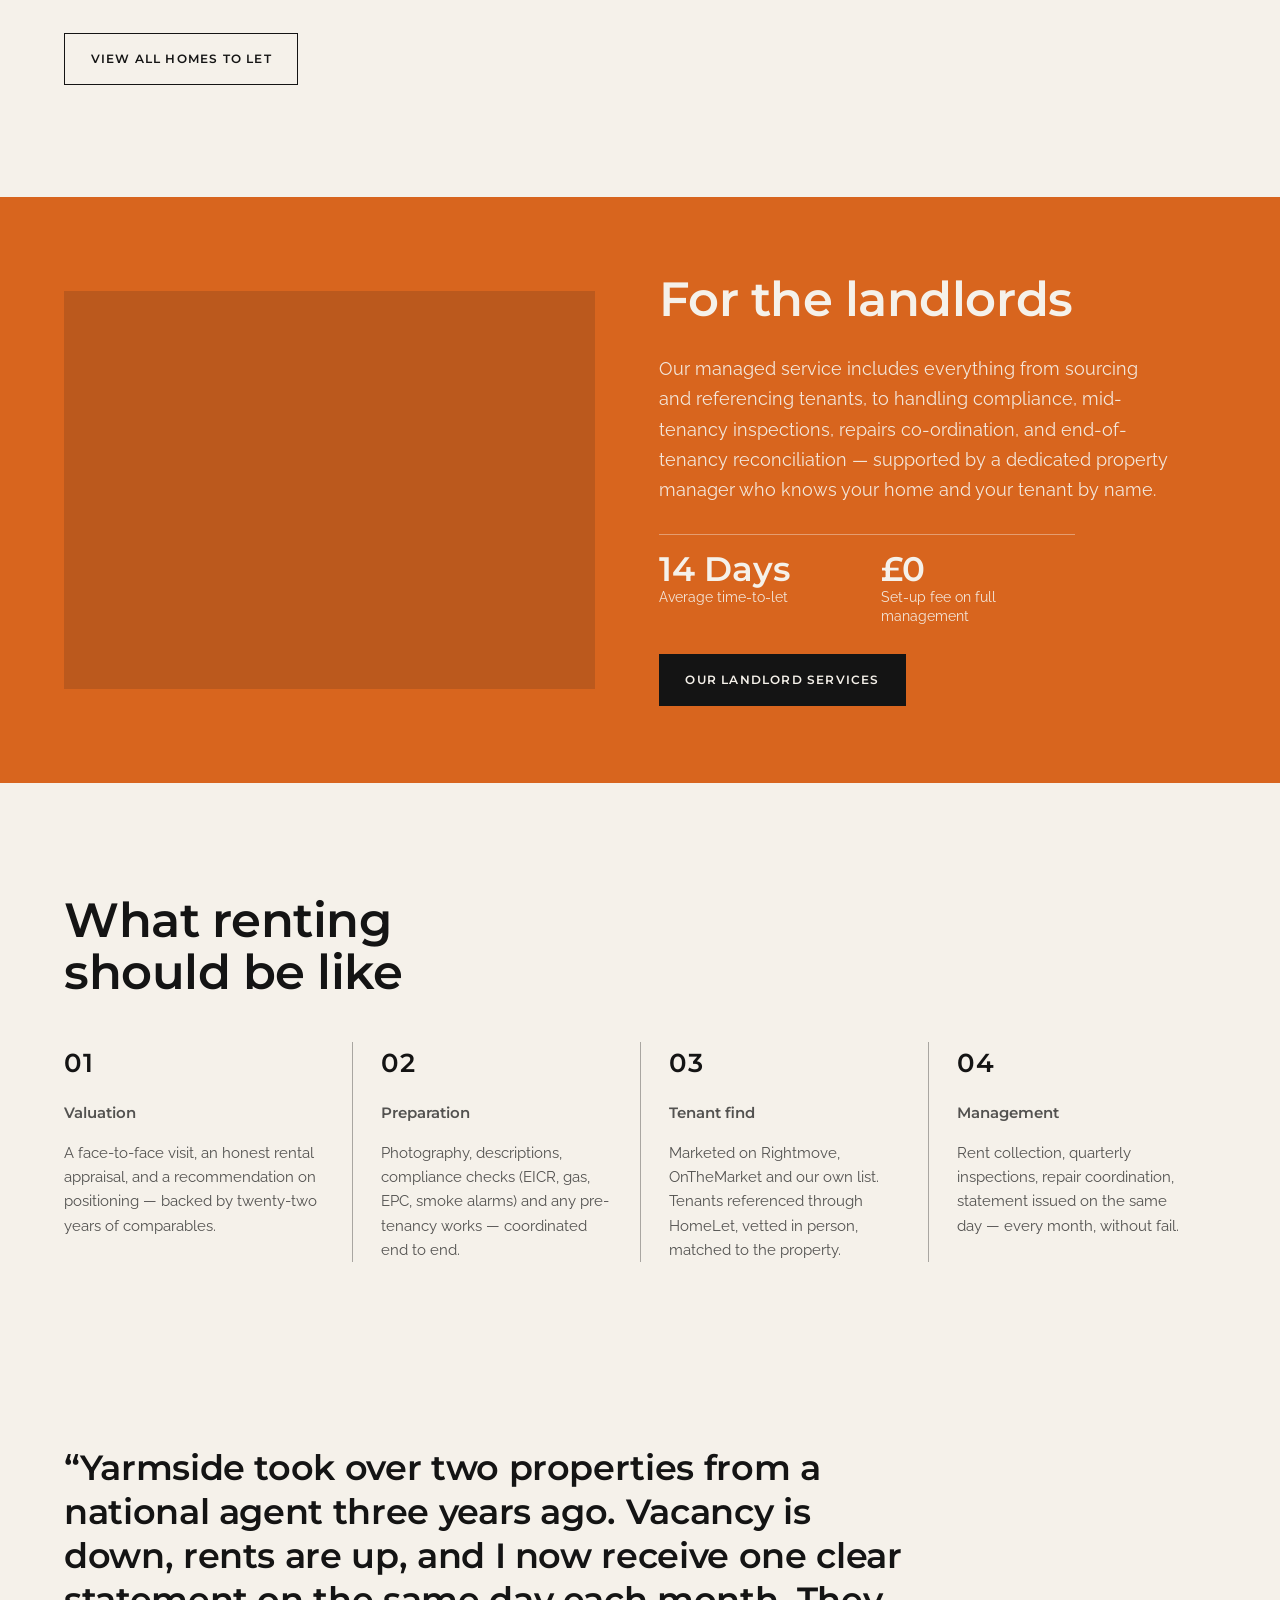
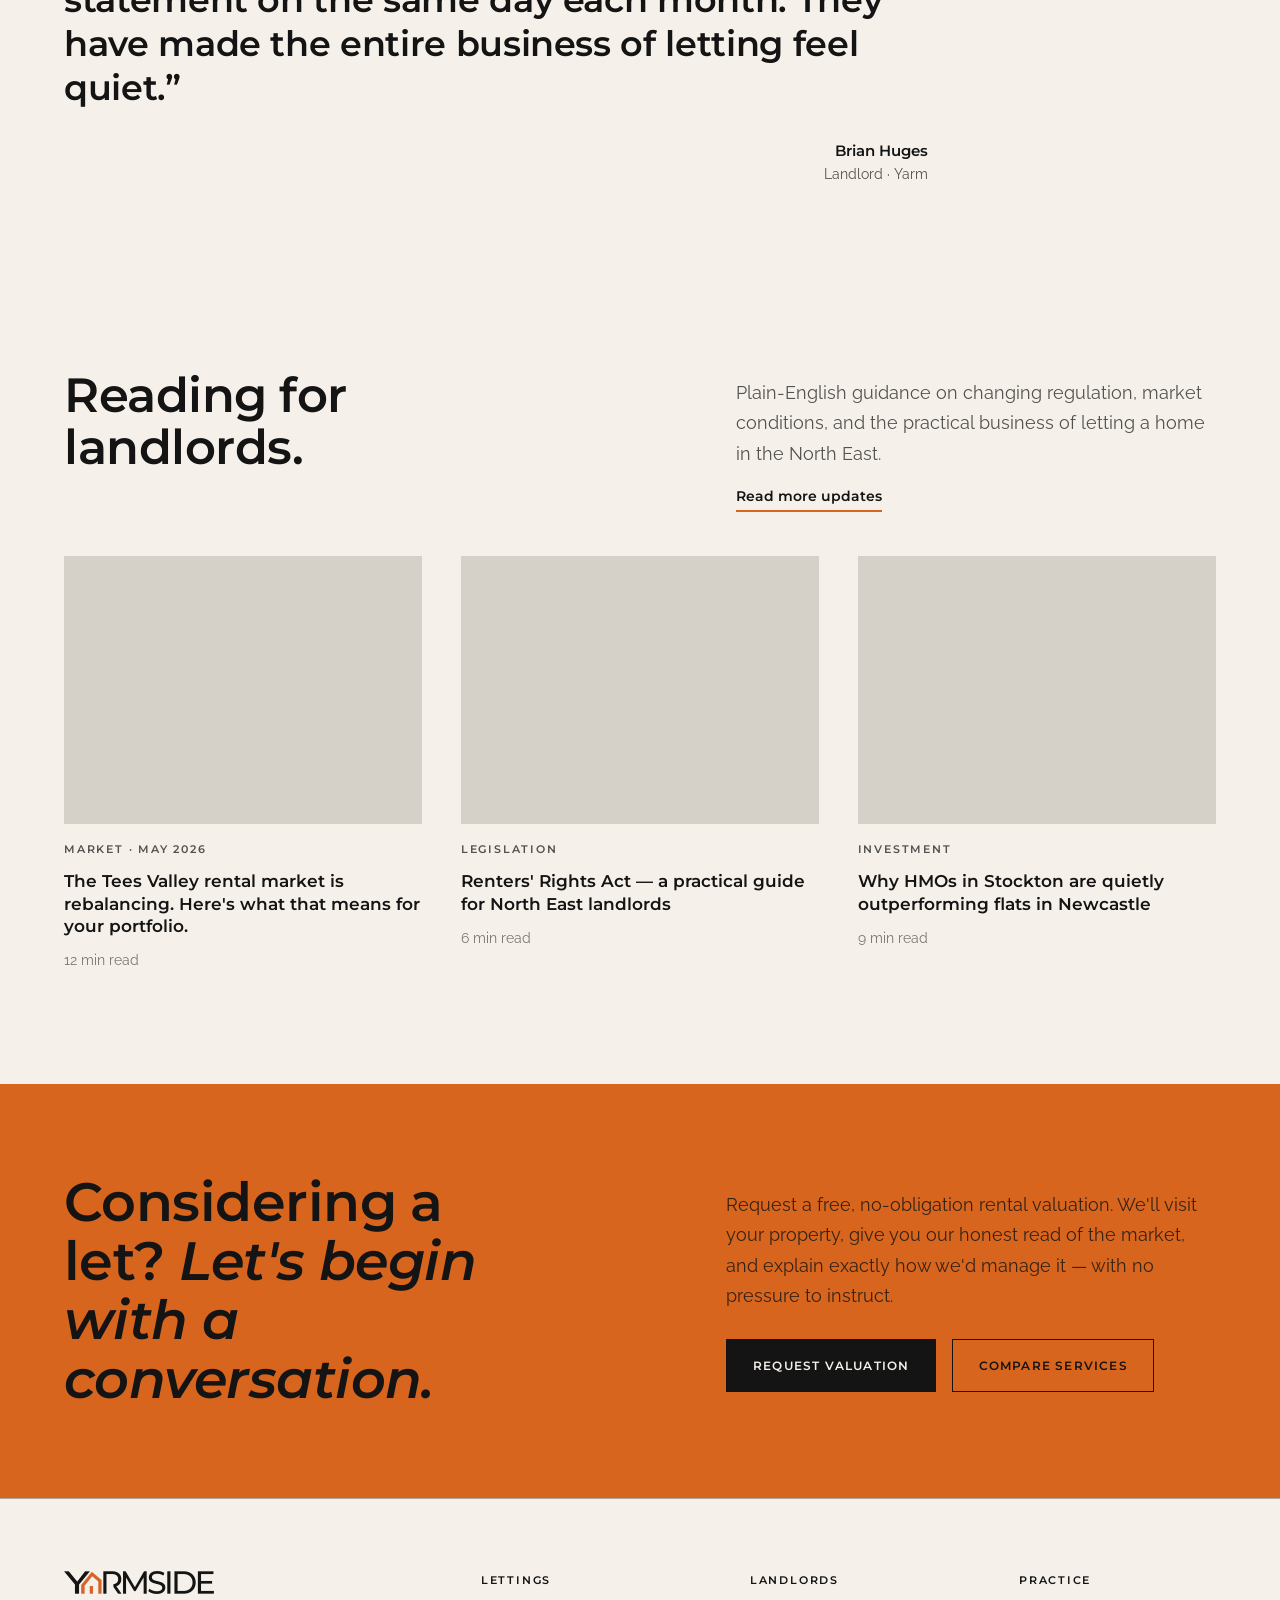
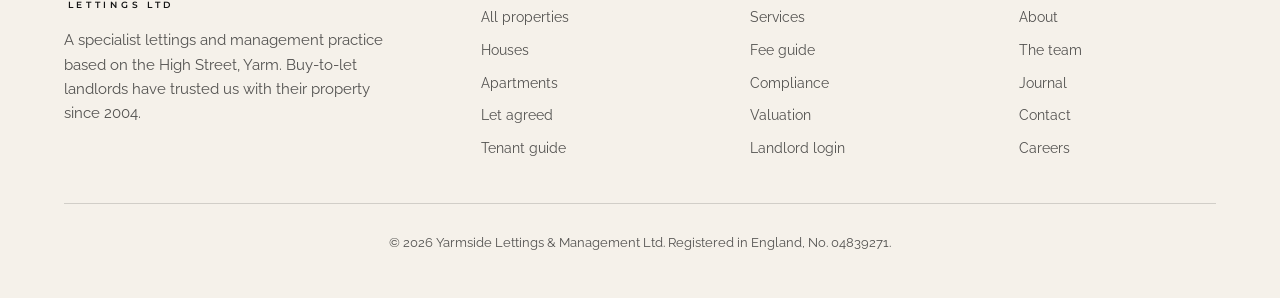
==== commit 5dfecdcc: "Make hero stats band full-bleed Co-Authored-By: Claude Fable 5 <noreply@anthropic.com> Claude-Sessio" ====
--- a/index.html
+++ b/index.html
@@ -69,8 +69,8 @@
       </div>
 
       <!-- Stats: figures are illustrative placeholders, confirm before launch. -->
-      <div class="wrap stats">
-        <div class="stats__grid">
+      <div class="stats">
+        <div class="wrap stats__grid">
           <div class="stat">
             <span class="stat__value">22</span>
             <span class="stat__label">Years letting in the Tees Valley</span>
--- a/css/styles.css
+++ b/css/styles.css
@@ -459,6 +459,7 @@
 
 /* ---- Stats band ------------------------------------------------------------ */
 
+/* Full-bleed band: the rules run edge to edge, the columns stay in the wrap */
 .stats {
   margin-top: clamp(2.5rem, 6vw, 5rem);
   border-top: 1px solid var(--rule-strong);
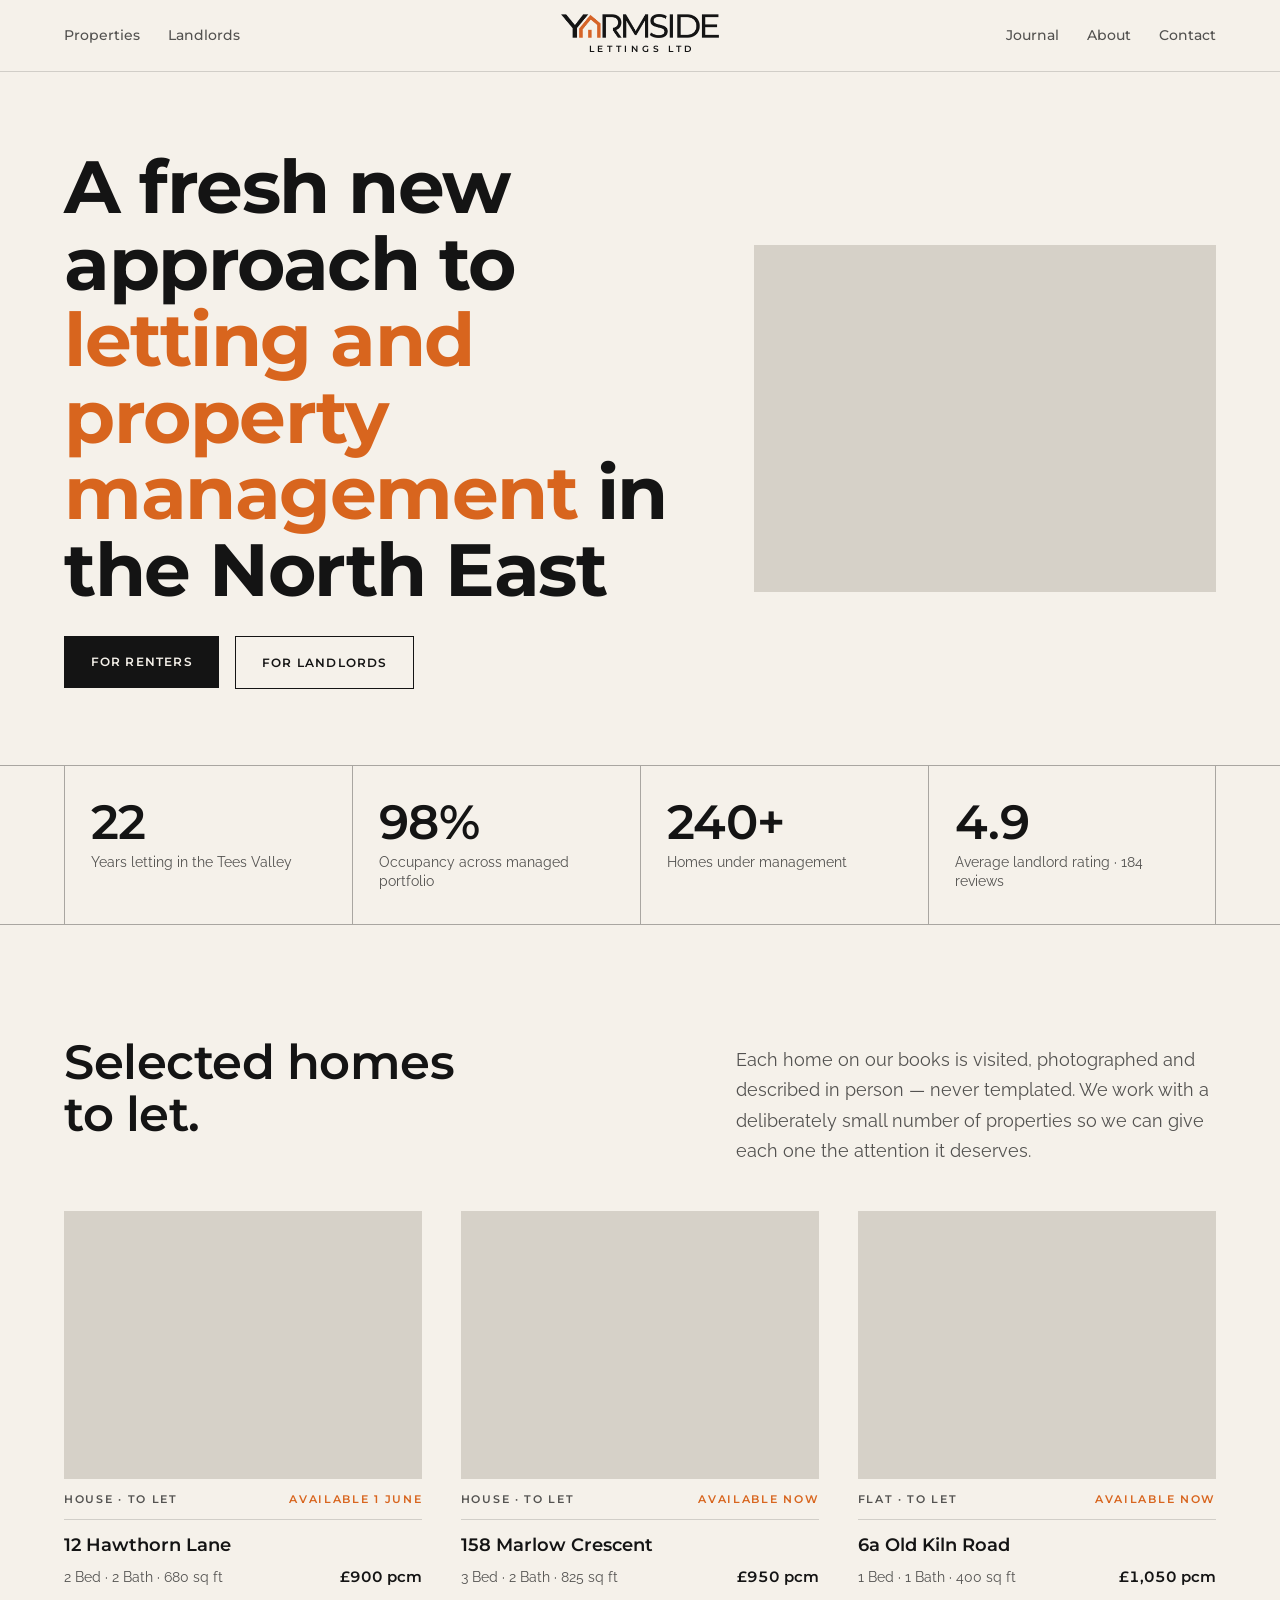
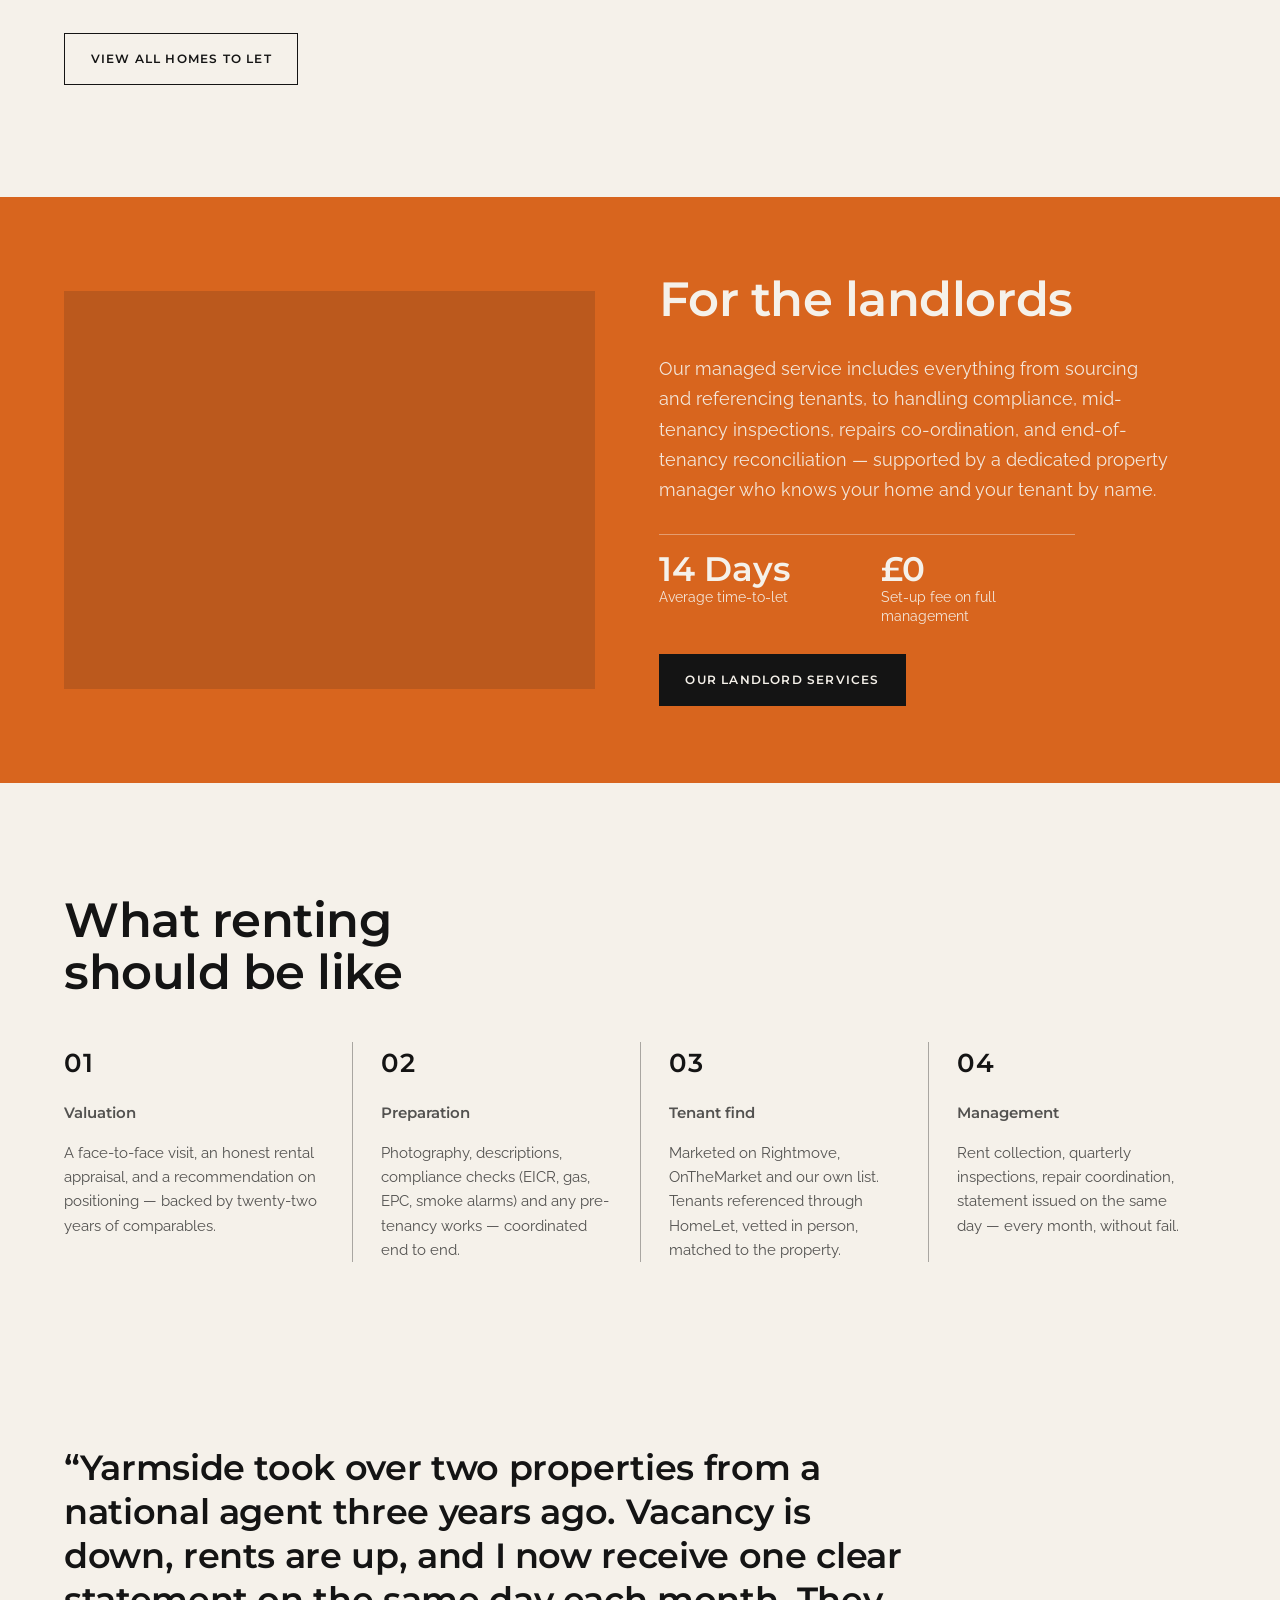
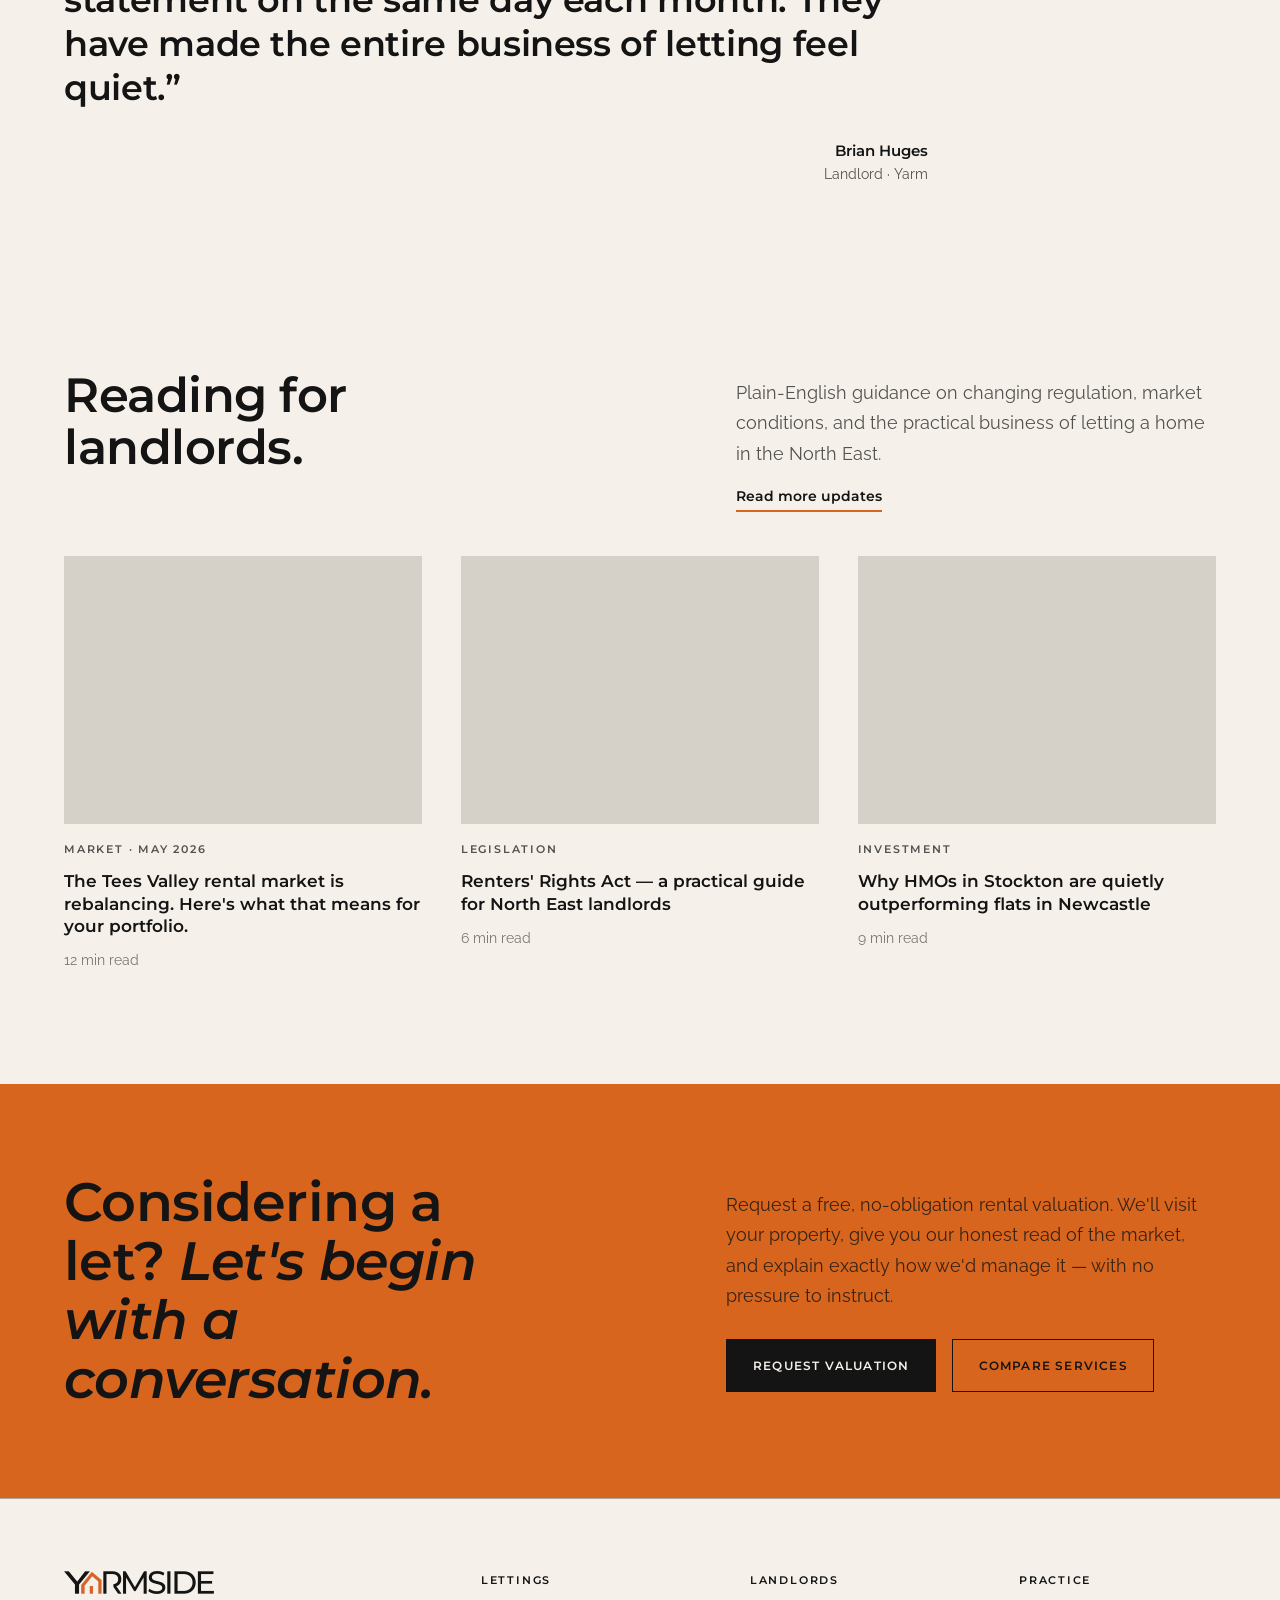
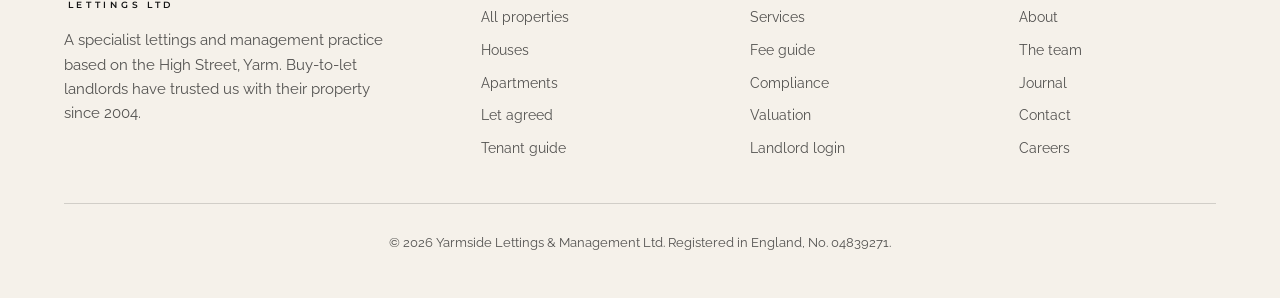
==== commit f52b0cfc: "Version-stamp stylesheet link to bust browser cache on deploys Co-Authored-By: Claude Fable 5 <norep" ====
--- a/index.html
+++ b/index.html
@@ -11,7 +11,7 @@
   <link href="https://fonts.googleapis.com/css2?family=Montserrat:wght@500;600;700&family=Raleway:ital,wght@0,400;0,500;1,400&display=swap" rel="stylesheet">
 
   <link rel="icon" type="image/png" href="assets/yarmside-icon.png">
-  <link rel="stylesheet" href="css/styles.css">
+  <link rel="stylesheet" href="css/styles.css?v=4">
 </head>
 <body>
 
--- a/css/styles.css
+++ b/css/styles.css
@@ -485,13 +485,13 @@
   gap: 0.4rem;
 }
 
-.stat:first-child {
-  border-left: 0;
-  padding-left: 0;
+/* Close the boxes: a rule after the last column too */
+.stat:last-child {
+  border-right: 1px solid var(--rule-strong);
 }
 
 @media (max-width: 51.98rem) {
-  .stat:nth-child(3) { border-left: 0; padding-left: 0; }
+  .stat:nth-child(even) { border-right: 1px solid var(--rule-strong); }
   .stat:nth-child(n + 3) { border-top: 1px solid var(--rule-strong); }
 }
 
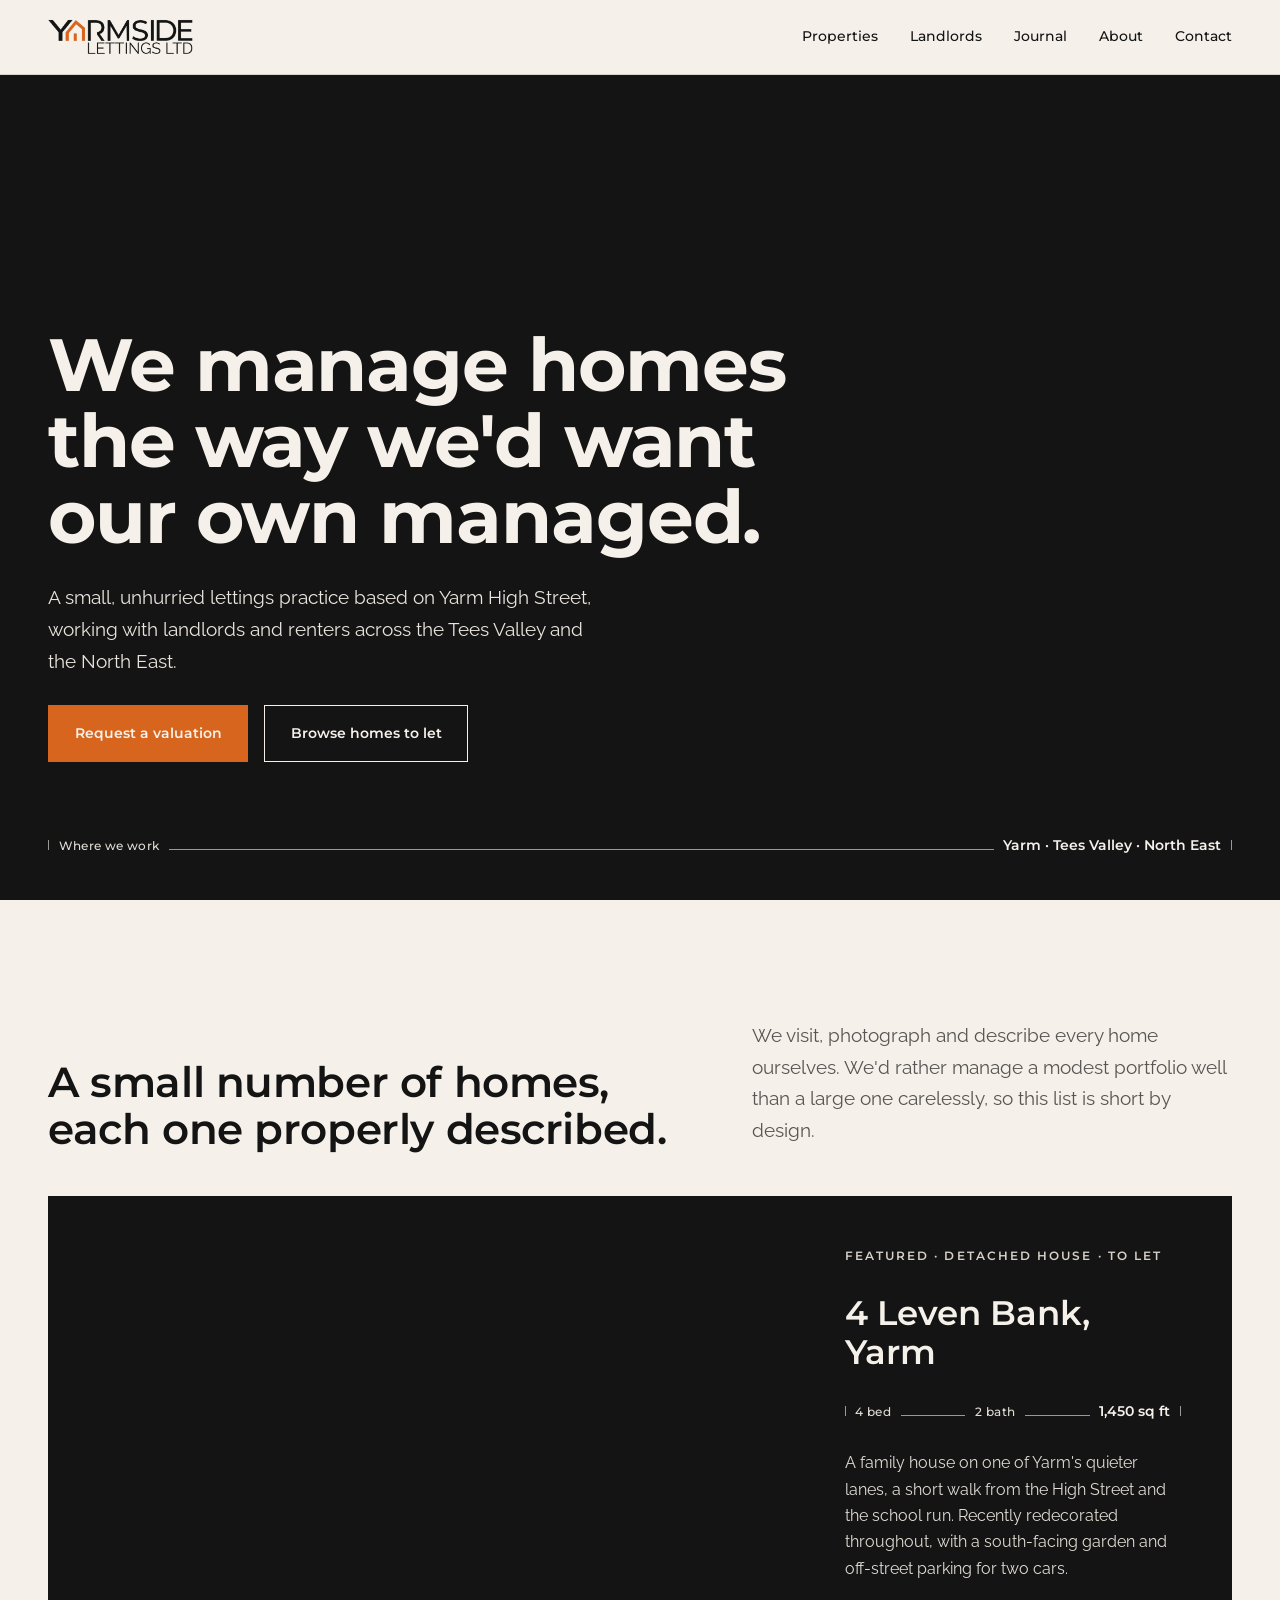
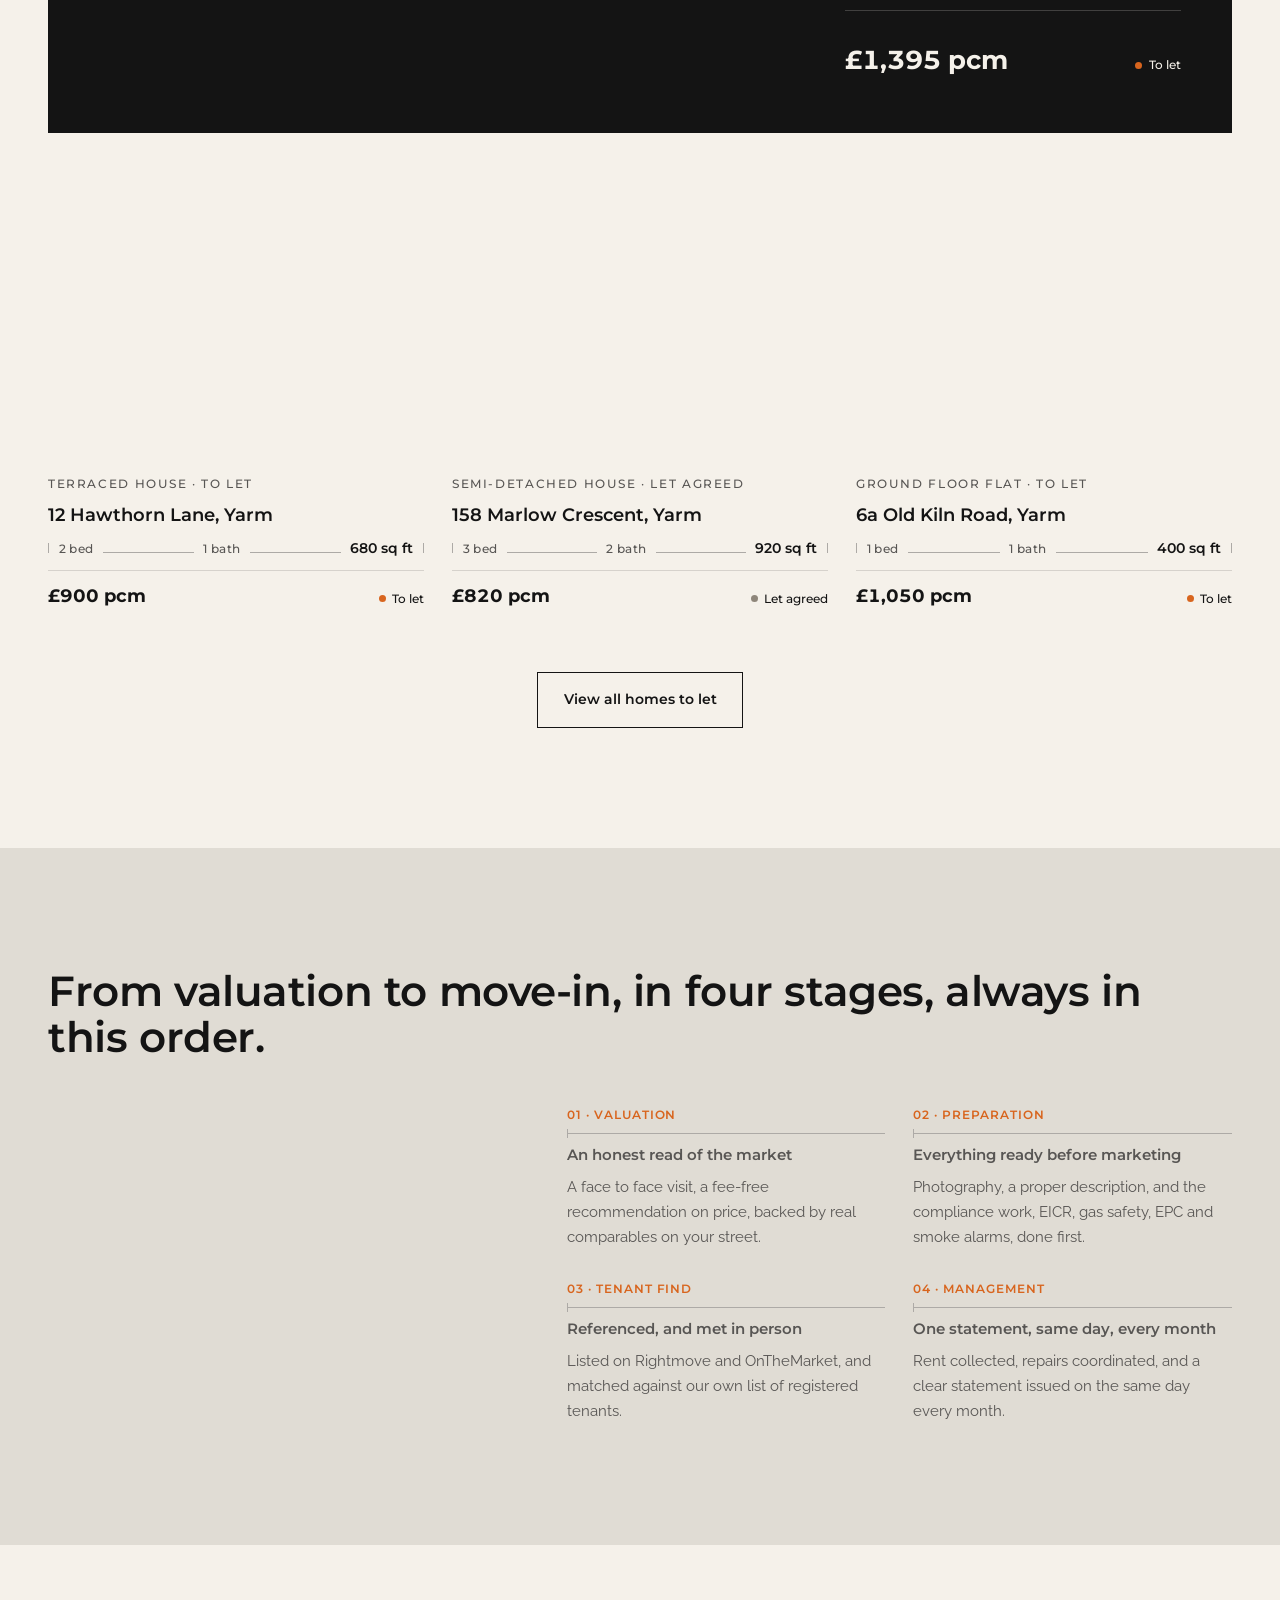
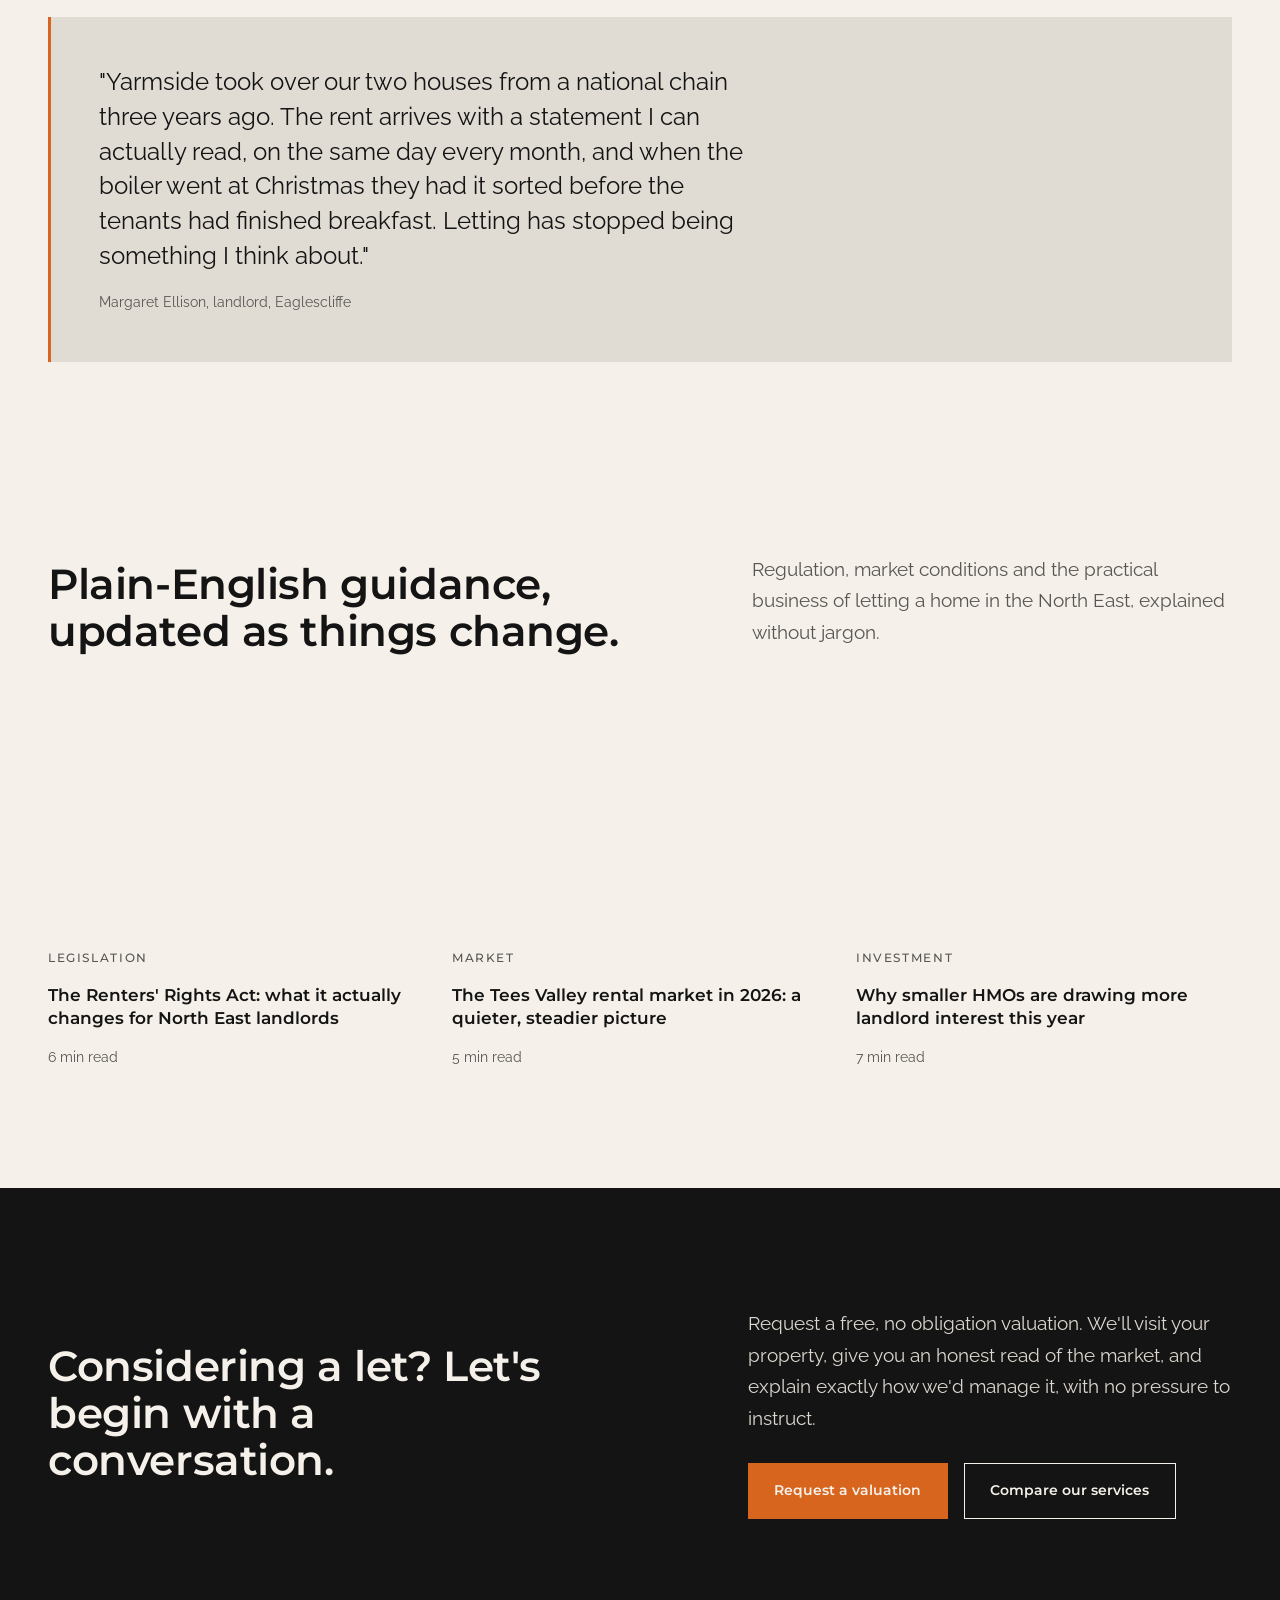
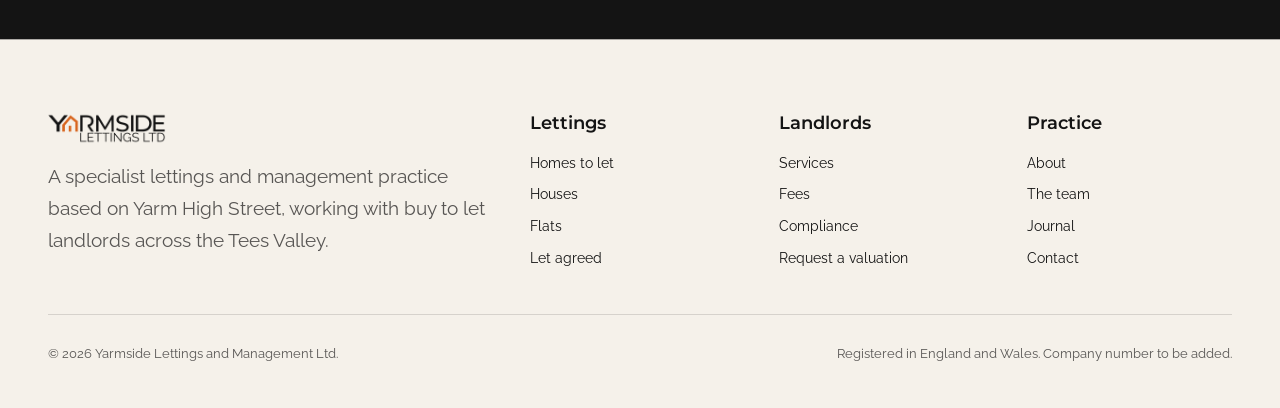
==== commit caa19e80: "Use the supplied Yarmside logo file everywhere Replaces the temporary SVG wordmark recreations in th" ====
--- a/index.html
+++ b/index.html
@@ -3,31 +3,26 @@
 <head>
   <meta charset="utf-8">
   <meta name="viewport" content="width=device-width, initial-scale=1">
-  <title>Yarmside - letting and property management in the North East</title>
-  <meta name="description" content="A fresh new approach to letting and property management in the North East. Yarmside Lettings Ltd is based on the High Street, Yarm, letting and managing homes across the Tees Valley.">
+  <title>Yarmside - lettings and property management in Yarm and the Tees Valley</title>
+  <meta name="description" content="Yarmside is a lettings and property management practice on Yarm High Street, working with landlords and renters across the Tees Valley and the North East.">
 
   <link rel="preconnect" href="https://fonts.googleapis.com">
   <link rel="preconnect" href="https://fonts.gstatic.com" crossorigin>
-  <link href="https://fonts.googleapis.com/css2?family=Montserrat:wght@500;600;700&family=Raleway:ital,wght@0,400;0,500;1,400&display=swap" rel="stylesheet">
-
-  <link rel="icon" type="image/png" href="assets/yarmside-icon.png">
-  <link rel="stylesheet" href="css/styles.css?v=4">
+  <link href="https://fonts.googleapis.com/css2?family=Montserrat:wght@500;600;700&family=Raleway:wght@400;500&display=swap" rel="stylesheet">
+
+  <link rel="stylesheet" href="css/styles.css">
 </head>
 <body>
 
   <header class="site-header" id="siteHeader">
     <div class="wrap site-header__bar">
-      <nav class="nav nav--left" aria-label="Primary, left">
+      <a class="logo" href="index.html" aria-label="Yarmside Lettings Ltd, home">
+        <img src="images/yarmside-logo.png" alt="Yarmside Lettings Ltd" width="1999" height="571">
+      </a>
+
+      <nav class="nav" aria-label="Primary">
         <a href="properties.html">Properties</a>
         <a href="landlords.html">Landlords</a>
-      </nav>
-
-      <a class="logo" href="index.html" aria-label="Yarmside Lettings Ltd, home">
-        <img class="logo__img" src="assets/yarmside-logo.png" alt="" width="1200" height="183">
-        <span class="logo__sub">Lettings Ltd</span>
-      </a>
-
-      <nav class="nav nav--right" aria-label="Primary, right">
         <a href="journal.html">Journal</a>
         <a href="about.html">About</a>
         <a href="contact.html">Contact</a>
@@ -50,44 +45,27 @@
   <main>
 
     <!-- Hero.
-         Stock photography from Unsplash as placeholder art direction: replace
-         with commissioned photography of Yarm before launch. -->
+         Stock photography from Unsplash as placeholder art direction: replace with
+         commissioned photography of Yarm High Street and managed homes before launch. -->
     <section class="hero">
-      <div class="wrap hero__grid">
-        <div class="hero__copy">
-          <h1 class="h1">A fresh new approach to <span class="accent">letting and property management</span> in the North East</h1>
-          <div class="btn-row">
-            <a class="btn btn--dark" href="properties.html">For renters</a>
-            <a class="btn btn--outline" href="landlords.html">For landlords</a>
-          </div>
-        </div>
-        <div class="hero__art frame">
-          <img src="https://unsplash.com/photos/k5MCYAJ9GEs/download?force=true&w=1600"
-               alt="Rooftops of brick terraced houses in a North East market town"
-               fetchpriority="high">
-        </div>
-      </div>
-
-      <!-- Stats: figures are illustrative placeholders, confirm before launch. -->
-      <div class="stats">
-        <div class="wrap stats__grid">
-          <div class="stat">
-            <span class="stat__value">22</span>
-            <span class="stat__label">Years letting in the Tees Valley</span>
-          </div>
-          <div class="stat">
-            <span class="stat__value">98%</span>
-            <span class="stat__label">Occupancy across managed portfolio</span>
-          </div>
-          <div class="stat">
-            <span class="stat__value">240+</span>
-            <span class="stat__label">Homes under management</span>
-          </div>
-          <div class="stat">
-            <span class="stat__value">4.9</span>
-            <span class="stat__label">Average landlord rating &middot; 184 reviews</span>
-          </div>
-        </div>
+      <div class="hero__media">
+        <img src="https://unsplash.com/photos/k5MCYAJ9GEs/download?force=true&w=2000"
+             alt="A street of brick buildings in a small market town"
+             fetchpriority="high">
+      </div>
+
+      <div class="wrap hero__inner">
+        <h1 class="h1">We manage homes the way we'd want our own managed.</h1>
+        <p class="hero__lede">A small, unhurried lettings practice based on Yarm High Street, working with landlords and renters across the Tees Valley and the North East.</p>
+        <div class="btn-row">
+          <a class="btn btn--primary" href="contact.html">Request a valuation</a>
+          <a class="btn btn--ghost-light" href="properties.html">Browse homes to let</a>
+        </div>
+        <p class="dim-line dim-line--light hero__foot">
+          <span class="dim-line__label">Where we work</span>
+          <span class="dim-line__rule"></span>
+          <span class="dim-line__value">Yarm &middot; Tees Valley &middot; North East</span>
+        </p>
       </div>
     </section>
 
@@ -95,167 +73,193 @@
     <section class="section listings">
       <div class="wrap">
         <div class="section-head">
-          <h2 class="h2">Selected homes to let.</h2>
-          <div class="section-head__side">
-            <p class="lede">Each home on our books is visited, photographed and described in person &mdash; never templated. We work with a deliberately small number of properties so we can give each one the attention it deserves.</p>
-          </div>
+          <div class="section-head__titles">
+            <h2 class="h2">A small number of homes, each one properly described.</h2>
+          </div>
+          <p class="lede">We visit, photograph and describe every home ourselves. We'd rather manage a modest portfolio well than a large one carelessly, so this list is short by design.</p>
         </div>
 
         <!-- Placeholder listings: addresses, specs, prices and photography are
              illustrative and must be replaced with real instructions. -->
+        <a class="featured" href="property.html">
+          <div class="frame featured__art">
+            <img src="https://unsplash.com/photos/wDTIGTomUlw/download?force=true&w=1600"
+                 alt="Brown and white houses along a residential street"
+                 loading="lazy">
+          </div>
+          <div class="featured__body">
+            <p class="featured__tag">Featured &middot; Detached house &middot; To let</p>
+            <p class="featured__title">4 Leven Bank, Yarm</p>
+            <p class="dim-line dim-line--light">
+              <span class="dim-line__label">4 bed</span>
+              <span class="dim-line__rule"></span>
+              <span class="dim-line__label">2 bath</span>
+              <span class="dim-line__rule"></span>
+              <span class="dim-line__value">1,450 sq ft</span>
+            </p>
+            <p class="featured__desc">A family house on one of Yarm's quieter lanes, a short walk from the High Street and the school run. Recently redecorated throughout, with a south-facing garden and off-street parking for two cars.</p>
+            <p class="featured__price">
+              <strong class="tabular">&pound;1,395 pcm</strong>
+              <span class="status status--let">To let</span>
+            </p>
+          </div>
+        </a>
+
         <div class="card-grid">
 
-          <a class="property" href="property.html">
+          <a class="property" href="properties.html">
             <div class="frame property__art">
               <img src="https://unsplash.com/photos/QsKDoRPsnIE/download?force=true&w=1200"
                    alt="Brown brick house beside green trees"
                    loading="lazy">
             </div>
-            <p class="property__meta">
-              <span class="property__type">House &middot; To let</span>
-              <span class="property__avail">Available 1 June</span>
-            </p>
-            <h3 class="property__name">12 Hawthorn Lane</h3>
-            <p class="property__facts">
-              <span class="property__specs">2 Bed &middot; 2 Bath &middot; 680 sq ft</span>
-              <span class="property__price tabular">&pound;900 pcm</span>
-            </p>
-          </a>
-
-          <a class="property" href="property.html">
+            <div class="property__body">
+              <p class="property__tag">Terraced house &middot; To let</p>
+              <h3 class="h3">12 Hawthorn Lane, Yarm</h3>
+              <p class="dim-line">
+                <span class="dim-line__label">2 bed</span>
+                <span class="dim-line__rule"></span>
+                <span class="dim-line__label">1 bath</span>
+                <span class="dim-line__rule"></span>
+                <span class="dim-line__value">680 sq ft</span>
+              </p>
+              <p class="property__price">
+                <strong class="tabular">&pound;900 pcm</strong>
+                <span class="status status--let">To let</span>
+              </p>
+            </div>
+          </a>
+
+          <a class="property" href="properties.html">
             <div class="frame property__art">
               <img src="https://unsplash.com/photos/Y4ckjTPdWks/download?force=true&w=1200"
                    alt="Brown brick house under a blue sky"
                    loading="lazy">
             </div>
-            <p class="property__meta">
-              <span class="property__type">House &middot; To let</span>
-              <span class="property__avail">Available now</span>
-            </p>
-            <h3 class="property__name">158 Marlow Crescent</h3>
-            <p class="property__facts">
-              <span class="property__specs">3 Bed &middot; 2 Bath &middot; 825 sq ft</span>
-              <span class="property__price tabular">&pound;950 pcm</span>
-            </p>
-          </a>
-
-          <a class="property" href="property.html">
+            <div class="property__body">
+              <p class="property__tag">Semi-detached house &middot; Let agreed</p>
+              <h3 class="h3">158 Marlow Crescent, Yarm</h3>
+              <p class="dim-line">
+                <span class="dim-line__label">3 bed</span>
+                <span class="dim-line__rule"></span>
+                <span class="dim-line__label">2 bath</span>
+                <span class="dim-line__rule"></span>
+                <span class="dim-line__value">920 sq ft</span>
+              </p>
+              <p class="property__price">
+                <strong class="tabular">&pound;820 pcm</strong>
+                <span class="status status--agreed">Let agreed</span>
+              </p>
+            </div>
+          </a>
+
+          <a class="property" href="properties.html">
             <div class="frame property__art">
               <img src="https://unsplash.com/photos/TL9KWu6T0qE/download?force=true&w=1200"
                    alt="White house beside a quiet road"
                    loading="lazy">
             </div>
-            <p class="property__meta">
-              <span class="property__type">Flat &middot; To let</span>
-              <span class="property__avail">Available now</span>
-            </p>
-            <h3 class="property__name">6a Old Kiln Road</h3>
-            <p class="property__facts">
-              <span class="property__specs">1 Bed &middot; 1 Bath &middot; 400 sq ft</span>
-              <span class="property__price tabular">&pound;1,050 pcm</span>
-            </p>
+            <div class="property__body">
+              <p class="property__tag">Ground floor flat &middot; To let</p>
+              <h3 class="h3">6a Old Kiln Road, Yarm</h3>
+              <p class="dim-line">
+                <span class="dim-line__label">1 bed</span>
+                <span class="dim-line__rule"></span>
+                <span class="dim-line__label">1 bath</span>
+                <span class="dim-line__rule"></span>
+                <span class="dim-line__value">400 sq ft</span>
+              </p>
+              <p class="property__price">
+                <strong class="tabular">&pound;1,050 pcm</strong>
+                <span class="status status--let">To let</span>
+              </p>
+            </div>
           </a>
 
         </div>
 
         <div class="listings__more">
-          <a class="btn btn--outline" href="properties.html">View all homes to let</a>
-        </div>
-      </div>
-    </section>
-
-    <!-- For the landlords -->
-    <section class="band">
-      <div class="wrap band__grid">
-        <div class="frame band__art">
-          <img src="https://images.unsplash.com/photo-1554995207-c18c203602cb?auto=format&fit=crop&w=1200&q=80"
-               alt="Calm, neutral dining room with a wooden table and natural light"
-               loading="lazy">
-        </div>
-        <div class="band__copy">
-          <h2 class="h2">For the landlords</h2>
-          <p class="lede">Our managed service includes everything from sourcing and referencing tenants, to handling compliance, mid-tenancy inspections, repairs co-ordination, and end-of-tenancy reconciliation &mdash; supported by a dedicated property manager who knows your home and your tenant by name.</p>
-          <div class="band__stats">
-            <div>
-              <p class="band__stat-value">14 Days</p>
-              <p class="band__stat-label">Average time-to-let</p>
-            </div>
-            <div>
-              <p class="band__stat-value">&pound;0</p>
-              <p class="band__stat-label">Set-up fee on full management</p>
-            </div>
-          </div>
-          <a class="btn btn--dark" href="landlords.html">Our landlord services</a>
-        </div>
-      </div>
-    </section>
-
-    <!-- What renting should be like -->
-    <section class="section">
+          <a class="btn btn--ghost" href="properties.html">View all homes to let</a>
+        </div>
+      </div>
+    </section>
+
+    <!-- How a tenancy runs -->
+    <section class="section process-section">
       <div class="wrap">
         <div class="section-head">
-          <h2 class="h2">What renting should be like</h2>
-        </div>
-
-        <div class="steps">
-          <div class="step">
-            <span class="step__number">01</span>
-            <p class="step__title">Valuation</p>
-            <p>A face-to-face visit, an honest rental appraisal, and a recommendation on positioning &mdash; backed by twenty-two years of comparables.</p>
-          </div>
-          <div class="step">
-            <span class="step__number">02</span>
-            <p class="step__title">Preparation</p>
-            <p>Photography, descriptions, compliance checks (EICR, gas, EPC, smoke alarms) and any pre-tenancy works &mdash; coordinated end to end.</p>
-          </div>
-          <div class="step">
-            <span class="step__number">03</span>
-            <p class="step__title">Tenant find</p>
-            <p>Marketed on Rightmove, OnTheMarket and our own list. Tenants referenced through HomeLet, vetted in person, matched to the property.</p>
-          </div>
-          <div class="step">
-            <span class="step__number">04</span>
-            <p class="step__title">Management</p>
-            <p>Rent collection, quarterly inspections, repair coordination, statement issued on the same day &mdash; every month, without fail.</p>
+          <div class="section-head__titles">
+            <h2 class="h2">From valuation to move-in, in four stages, always in this order.</h2>
+          </div>
+        </div>
+
+        <div class="process-grid">
+          <div class="frame process-grid__art">
+            <img src="https://images.unsplash.com/photo-1554995207-c18c203602cb?auto=format&fit=crop&w=1200&q=80"
+                 alt="Calm, neutral living room with natural light"
+                 loading="lazy">
+          </div>
+
+          <div class="stages">
+            <div class="stage">
+              <span class="stage__index">01 &middot; Valuation</span>
+              <div class="stage__rule"></div>
+              <p class="stage__title">An honest read of the market</p>
+              <p>A face to face visit, a fee-free recommendation on price, backed by real comparables on your street.</p>
+            </div>
+            <div class="stage">
+              <span class="stage__index">02 &middot; Preparation</span>
+              <div class="stage__rule"></div>
+              <p class="stage__title">Everything ready before marketing</p>
+              <p>Photography, a proper description, and the compliance work, EICR, gas safety, EPC and smoke alarms, done first.</p>
+            </div>
+            <div class="stage">
+              <span class="stage__index">03 &middot; Tenant find</span>
+              <div class="stage__rule"></div>
+              <p class="stage__title">Referenced, and met in person</p>
+              <p>Listed on Rightmove and OnTheMarket, and matched against our own list of registered tenants.</p>
+            </div>
+            <div class="stage">
+              <span class="stage__index">04 &middot; Management</span>
+              <div class="stage__rule"></div>
+              <p class="stage__title">One statement, same day, every month</p>
+              <p>Rent collected, repairs coordinated, and a clear statement issued on the same day every month.</p>
+            </div>
           </div>
         </div>
       </div>
     </section>
 
     <!-- Testimonial (illustrative for proposal: replace with a real quote before launch) -->
-    <section class="section--tight">
+    <section class="section section--tight">
       <div class="wrap">
         <blockquote class="testimonial">
-          <p class="testimonial__quote">&ldquo;Yarmside took over two properties from a national agent three years ago. Vacancy is down, rents are up, and I now receive one clear statement on the same day each month. They have made the entire business of letting feel quiet.&rdquo;</p>
-          <cite class="testimonial__cite">
-            <span class="testimonial__name">Brian Huges</span>
-            <span class="testimonial__role">Landlord &middot; Yarm</span>
-          </cite>
+          <p class="testimonial__quote">"Yarmside took over our two houses from a national chain three years ago. The rent arrives with a statement I can actually read, on the same day every month, and when the boiler went at Christmas they had it sorted before the tenants had finished breakfast. Letting has stopped being something I think about."</p>
+          <cite class="testimonial__cite">Margaret Ellison, landlord, Eaglescliffe</cite>
         </blockquote>
       </div>
     </section>
 
-    <!-- Reading for landlords -->
+    <!-- Journal -->
     <section class="section journal-section">
       <div class="wrap">
         <div class="section-head">
-          <h2 class="h2">Reading for landlords.</h2>
-          <div class="section-head__side">
-            <p class="lede">Plain-English guidance on changing regulation, market conditions, and the practical business of letting a home in the North East.</p>
-            <a class="text-link" href="journal.html">Read more updates</a>
-          </div>
+          <div class="section-head__titles">
+            <h2 class="h2">Plain-English guidance, updated as things change.</h2>
+          </div>
+          <p class="lede">Regulation, market conditions and the practical business of letting a home in the North East, explained without jargon.</p>
         </div>
 
         <div class="journal-grid">
           <a class="article" href="journal.html">
             <div class="frame article__art">
-              <img src="https://unsplash.com/photos/wDTIGTomUlw/download?force=true&w=1200"
-                   alt="Brown and white houses along a residential street"
-                   loading="lazy">
-            </div>
-            <p class="kicker">Market &middot; May 2026</p>
-            <h3 class="article__title">The Tees Valley rental market is rebalancing. Here's what that means for your portfolio.</h3>
-            <p class="article__meta">12 min read</p>
+              <img src="https://unsplash.com/photos/Vl0QaoLmHNE/download?force=true&w=1200"
+                   alt="White wooden sash window"
+                   loading="lazy">
+            </div>
+            <p class="property__tag">Legislation</p>
+            <h3 class="article__title">The Renters' Rights Act: what it actually changes for North East landlords</h3>
+            <p class="article__meta">6 min read</p>
           </a>
           <a class="article" href="journal.html">
             <div class="frame article__art">
@@ -263,33 +267,33 @@
                    alt="Cars parked outside a row of brick houses"
                    loading="lazy">
             </div>
-            <p class="kicker">Legislation</p>
-            <h3 class="article__title">Renters' Rights Act &mdash; a practical guide for North East landlords</h3>
-            <p class="article__meta">6 min read</p>
+            <p class="property__tag">Market</p>
+            <h3 class="article__title">The Tees Valley rental market in 2026: a quieter, steadier picture</h3>
+            <p class="article__meta">5 min read</p>
           </a>
           <a class="article" href="journal.html">
             <div class="frame article__art">
-              <img src="https://unsplash.com/photos/Vl0QaoLmHNE/download?force=true&w=1200"
-                   alt="White wooden sash window on a brick house"
-                   loading="lazy">
-            </div>
-            <p class="kicker">Investment</p>
-            <h3 class="article__title">Why HMOs in Stockton are quietly outperforming flats in Newcastle</h3>
-            <p class="article__meta">9 min read</p>
+              <img src="https://images.unsplash.com/photo-1560448204-e02f11c3d0e2?auto=format&fit=crop&w=1200&q=80"
+                   alt="Compact, tidy apartment interior with a dining table"
+                   loading="lazy">
+            </div>
+            <p class="property__tag">Investment</p>
+            <h3 class="article__title">Why smaller HMOs are drawing more landlord interest this year</h3>
+            <p class="article__meta">7 min read</p>
           </a>
         </div>
       </div>
     </section>
 
     <!-- CTA -->
-    <section class="cta">
+    <section class="section cta">
       <div class="wrap cta__grid">
-        <h2 class="h2">Considering a let? <em>Let's begin with a conversation.</em></h2>
+        <h2 class="h2">Considering a let? Let's begin with a conversation.</h2>
         <div class="cta__panel">
-          <p class="lede">Request a free, no-obligation rental valuation. We'll visit your property, give you our honest read of the market, and explain exactly how we'd manage it &mdash; with no pressure to instruct.</p>
+          <p class="lede">Request a free, no obligation valuation. We'll visit your property, give you an honest read of the market, and explain exactly how we'd manage it, with no pressure to instruct.</p>
           <div class="btn-row">
-            <a class="btn btn--dark" href="contact.html">Request valuation</a>
-            <a class="btn btn--outline" href="landlords.html">Compare services</a>
+            <a class="btn btn--primary" href="contact.html">Request a valuation</a>
+            <a class="btn btn--ghost-light" href="landlords.html">Compare our services</a>
           </div>
         </div>
       </div>
@@ -300,47 +304,44 @@
   <footer class="site-footer">
     <div class="wrap">
       <div class="footer-grid">
-        <div class="footer-brand">
-          <span class="logo" aria-hidden="true">
-            <img class="logo__img" src="assets/yarmside-logo.png" alt="" width="1200" height="183">
-            <span class="logo__sub">Lettings Ltd</span>
+        <div class="footer-col">
+                  <span class="logo">
+            <img src="images/yarmside-logo.png" alt="" width="1999" height="571">
           </span>
-          <p>A specialist lettings and management practice based on the High Street, Yarm. Buy-to-let landlords have trusted us with their property since 2004.</p>
+          <p class="lede">A specialist lettings and management practice based on Yarm High Street, working with buy to let landlords across the Tees Valley.</p>
         </div>
         <div class="footer-col">
-          <h3>Lettings</h3>
+          <h3 class="h3">Lettings</h3>
           <ul>
-            <li><a href="properties.html">All properties</a></li>
+            <li><a href="properties.html">Homes to let</a></li>
             <li><a href="properties.html">Houses</a></li>
-            <li><a href="properties.html">Apartments</a></li>
+            <li><a href="properties.html">Flats</a></li>
             <li><a href="properties.html">Let agreed</a></li>
-            <li><a href="properties.html">Tenant guide</a></li>
           </ul>
         </div>
         <div class="footer-col">
-          <h3>Landlords</h3>
+          <h3 class="h3">Landlords</h3>
           <ul>
             <li><a href="landlords.html">Services</a></li>
-            <li><a href="landlords.html">Fee guide</a></li>
+            <li><a href="landlords.html">Fees</a></li>
             <li><a href="landlords.html">Compliance</a></li>
-            <li><a href="contact.html">Valuation</a></li>
-            <li><a href="contact.html">Landlord login</a></li>
+            <li><a href="contact.html">Request a valuation</a></li>
           </ul>
         </div>
         <div class="footer-col">
-          <h3>Practice</h3>
+          <h3 class="h3">Practice</h3>
           <ul>
             <li><a href="about.html">About</a></li>
             <li><a href="about.html">The team</a></li>
             <li><a href="journal.html">Journal</a></li>
             <li><a href="contact.html">Contact</a></li>
-            <li><a href="about.html">Careers</a></li>
           </ul>
         </div>
       </div>
 
       <div class="footer-legal">
-        <span>&copy; 2026 Yarmside Lettings &amp; Management Ltd. Registered in England, No. 04839271.</span>
+        <span>&copy; 2026 Yarmside Lettings and Management Ltd.</span>
+        <span>Registered in England and Wales. Company number to be added.</span>
       </div>
     </div>
   </footer>
--- a/css/styles.css
+++ b/css/styles.css
@@ -1,15 +1,8 @@
 /* ==========================================================================
    Yarmside — shared stylesheet
-   Design v2: cream editorial layout with centred lockup header, stats band,
-   orange landlord panel, numbered process columns and orange CTA band.
-
-   Brand (from Yarmside Brand Guidelines, June 2026):
-     yarmside orange  #d8651e
-     dark grey        #141414
-     orange cream     #f5f1ea
-     grey orange      #8e867a
-   Montserrat for headlines (Bold/SemiBold, Medium for supporting lines),
-   Raleway for body copy (Regular, Medium for emphasis).
+   Tokens: colour + type + spacing.
+   Signature device: the dimension line (.dim-line).
+   Image-led layout: full-bleed hero, large photography, asymmetric bays.
    ========================================================================== */
 
 :root {
@@ -19,14 +12,16 @@
   --cream: #f5f1ea;
   --grey-orange: #8e867a;
 
-  /* Percentage tints of the four brand colours (permitted by the guidelines) */
+  /* Tints derived from the four brand colours only */
   --orange-deep: color-mix(in srgb, var(--orange) 85%, var(--dark));
-  --ink-70: color-mix(in srgb, var(--dark) 72%, var(--cream));
-  --ink-55: color-mix(in srgb, var(--dark) 55%, var(--cream));
-  --rule: color-mix(in srgb, var(--dark) 16%, var(--cream));
-  --rule-strong: color-mix(in srgb, var(--dark) 34%, var(--cream));
-  --cream-on-orange: color-mix(in srgb, var(--cream) 92%, var(--orange));
-  --img-fallback: color-mix(in srgb, var(--grey-orange) 30%, var(--cream));
+  --dark-tint-70: color-mix(in srgb, var(--dark) 70%, var(--cream));
+  --dark-tint-45: color-mix(in srgb, var(--dark) 45%, var(--cream));
+  --rule: color-mix(in srgb, var(--dark) 14%, var(--cream));
+  --rule-strong: color-mix(in srgb, var(--dark) 32%, var(--cream));
+  --cream-tint-70: color-mix(in srgb, var(--cream) 70%, var(--dark));
+  --grey-orange-tint-20: color-mix(in srgb, var(--grey-orange) 20%, var(--cream));
+  --grey-orange-tint-45: color-mix(in srgb, var(--grey-orange) 45%, var(--cream));
+  --img-fallback: color-mix(in srgb, var(--grey-orange) 35%, var(--cream));
 
   --font-display: 'Montserrat', 'Segoe UI', Arial, sans-serif;
   --font-body: 'Raleway', 'Segoe UI', Arial, sans-serif;
@@ -36,9 +31,10 @@
   --space-3: 1.75rem;
   --space-4: 2.75rem;
   --space-5: 4.5rem;
-  --space-6: 7rem;
-
-  --max: 78rem;
+  --space-6: 7.5rem;
+
+  --max: 82rem;
+  --tick: 10px;
 }
 
 /* ---- Reset ---------------------------------------------------------- */
@@ -99,16 +95,15 @@
 a:focus-visible,
 button:focus-visible,
 input:focus-visible,
-select:focus-visible,
 textarea:focus-visible {
   outline: 2px solid var(--orange);
   outline-offset: 3px;
   border-radius: 1px;
 }
 
-.band a:focus-visible,
+.hero a:focus-visible,
 .cta a:focus-visible {
-  outline-color: var(--dark);
+  outline-color: var(--cream);
 }
 
 /* ---- Type scale ------------------------------------------------------- */
@@ -116,21 +111,17 @@
 .h1 {
   font-family: var(--font-display);
   font-weight: 700;
-  letter-spacing: -0.02em;
-  line-height: 1.04;
-  font-size: clamp(2.5rem, 1.3rem + 5vw, 4.6rem);
-}
-
-.h1 .accent {
-  color: var(--orange);
+  letter-spacing: -0.015em;
+  line-height: 1.03;
+  font-size: clamp(2.4rem, 1.2rem + 5.6vw, 4.6rem);
 }
 
 .h2 {
   font-family: var(--font-display);
   font-weight: 600;
   letter-spacing: -0.01em;
-  line-height: 1.08;
-  font-size: clamp(1.9rem, 1.3rem + 2.6vw, 3rem);
+  line-height: 1.12;
+  font-size: clamp(1.7rem, 1.25rem + 2.2vw, 2.6rem);
 }
 
 .h3 {
@@ -141,17 +132,9 @@
 }
 
 .lede {
-  font-size: clamp(1rem, 0.95rem + 0.35vw, 1.15rem);
+  font-size: clamp(1rem, 0.94rem + 0.4vw, 1.2rem);
   max-width: 36rem;
-  color: var(--ink-70);
-}
-
-.kicker {
-  font-family: var(--font-display);
-  font-weight: 600;
-  font-size: 0.7rem;
-  letter-spacing: 0.16em;
-  text-transform: uppercase;
+  color: var(--dark-tint-70);
 }
 
 .tabular {
@@ -174,94 +157,79 @@
   padding-block: var(--space-5);
 }
 
-/* Split section head: big title left, supporting copy right */
 .section-head {
   display: flex;
   flex-direction: column;
   gap: var(--space-2);
   margin-bottom: var(--space-4);
-}
-
-.section-head .h2 {
-  max-width: 14ch;
-}
-
-.section-head__side {
-  display: flex;
-  flex-direction: column;
-  align-items: flex-start;
-  gap: var(--space-2);
 }
 
 @media (min-width: 56rem) {
   .section-head {
     flex-direction: row;
-    align-items: flex-start;
+    align-items: flex-end;
     justify-content: space-between;
     gap: var(--space-5);
   }
 
-  .section-head__side {
+  .section-head .lede {
     max-width: 30rem;
-    padding-top: 0.5rem;
-  }
-}
-
-.text-link {
-  font-family: var(--font-display);
-  font-weight: 600;
-  font-size: 0.85rem;
-  border-bottom: 2px solid var(--orange);
-  padding-bottom: 0.15rem;
-}
-
-.text-link:hover {
-  color: var(--orange);
+    padding-bottom: 0.35rem;
+  }
+}
+
+.section-head__titles {
+  display: flex;
+  flex-direction: column;
+  gap: 0.75rem;
 }
 
 /* ---- Header / nav ------------------------------------------------------ */
 
 .site-header {
-  background: var(--cream);
-  border-bottom: 1px solid var(--rule);
-  position: sticky;
+  position: fixed;
+  inset-inline: 0;
   top: 0;
   z-index: 50;
+  background: var(--cream);
+  box-shadow: 0 1px 0 var(--rule);
 }
 
 .site-header__bar {
-  display: grid;
-  grid-template-columns: 1fr auto 1fr;
+  display: flex;
   align-items: center;
-  padding-block: 0.9rem;
-  gap: var(--space-2);
+  justify-content: space-between;
+  padding-block: var(--space-2);
+}
+
+.logo {
+  display: inline-flex;
+  align-items: center;
+}
+
+/* Supplied brand file only. Minimum on-screen width per guidelines: 120px. */
+.logo img {
+  height: 2.6rem;
+  width: auto;
+  background: none;
 }
 
 .nav {
   display: none;
 }
 
-@media (min-width: 52rem) {
+@media (min-width: 48rem) {
   .nav {
     display: flex;
-    gap: clamp(1.1rem, 2.2vw, 2.25rem);
+    gap: clamp(1.25rem, 2.5vw, 2.5rem);
     font-family: var(--font-display);
     font-weight: 500;
-    font-size: 0.85rem;
-  }
-
-  .nav--left { justify-self: start; }
-  .nav--right { justify-self: end; }
+    font-size: 0.88rem;
+  }
 
   .nav a {
     position: relative;
     padding-block: 0.3rem;
-    color: var(--ink-70);
-  }
-
-  .nav a:hover,
-  .nav a[aria-current="page"] {
-    color: var(--dark);
   }
 
   .nav a::after {
@@ -269,7 +237,7 @@
     position: absolute;
     left: 0;
     right: 0;
-    bottom: -2px;
+    bottom: -1px;
     height: 2px;
     background: var(--orange);
     transform: scaleX(0);
@@ -284,46 +252,15 @@
   }
 }
 
-/* Centred logo lockup: wordmark over a letter-spaced sub-line */
-.logo {
-  grid-column: 2;
-  justify-self: center;
+.nav-toggle {
   display: inline-flex;
-  flex-direction: column;
   align-items: center;
-  gap: 0.25rem;
-}
-
-.logo__img {
-  /* Brand minimum for the full wordmark on screen is 120px */
-  width: clamp(128px, 14vw, 158px);
-  height: auto;
-  display: block;
-  background: none;
-}
-
-.logo__sub {
   font-family: var(--font-display);
   font-weight: 600;
-  font-size: 0.55rem;
-  letter-spacing: 0.42em;
-  text-indent: 0.42em; /* balances the trailing tracking so the line centres */
-  text-transform: uppercase;
-  color: var(--dark);
-}
-
-.nav-toggle {
-  grid-column: 3;
-  justify-self: end;
-  font-family: var(--font-display);
-  font-weight: 600;
-  font-size: 0.78rem;
-  letter-spacing: 0.12em;
-  text-transform: uppercase;
-  padding: 0.4rem 0;
-}
-
-@media (min-width: 52rem) {
+  font-size: 0.85rem;
+}
+
+@media (min-width: 48rem) {
   .nav-toggle { display: none; }
 }
 
@@ -332,17 +269,16 @@
   flex-direction: column;
   gap: var(--space-2);
   padding-block: var(--space-3);
-  border-top: 1px solid var(--rule);
   font-family: var(--font-display);
   font-weight: 500;
-  font-size: 1.05rem;
+  font-size: 1.1rem;
 }
 
 .site-header.is-open .nav-mobile {
   display: flex;
 }
 
-@media (min-width: 52rem) {
+@media (min-width: 48rem) {
   .nav-mobile { display: none !important; }
 }
 
@@ -351,58 +287,43 @@
 .btn {
   display: inline-flex;
   align-items: center;
-  justify-content: center;
   gap: 0.5rem;
   font-family: var(--font-display);
   font-weight: 600;
-  font-size: 0.75rem;
-  letter-spacing: 0.1em;
-  text-transform: uppercase;
+  font-size: 0.9rem;
   padding: 0.95rem 1.6rem;
-  border: 1.5px solid transparent;
+  border: 1px solid transparent;
   white-space: nowrap;
-  transition: background 0.2s ease, color 0.2s ease, border-color 0.2s ease;
-}
-
-/* Solid dark — the primary action everywhere, incl. on orange bands */
-.btn--dark {
-  background: var(--dark);
-  border-color: var(--dark);
+  transition: background 0.2s ease, color 0.2s ease;
+}
+
+.btn--primary {
+  background: var(--orange);
   color: var(--cream);
 }
 
-.btn--dark:hover {
-  background: var(--orange);
-  border-color: var(--orange);
-  color: var(--cream);
-}
-
-/* Outlined dark — the secondary action on cream and on orange */
-.btn--outline {
+.btn--primary:hover {
+  background: var(--orange-deep);
+}
+
+.btn--ghost {
   border-color: var(--dark);
   color: var(--dark);
 }
 
-.btn--outline:hover {
+.btn--ghost:hover {
   background: var(--dark);
   color: var(--cream);
 }
 
-.band .btn--outline:hover,
-.cta .btn--outline:hover {
+.btn--ghost-light {
+  border-color: var(--cream);
   color: var(--cream);
 }
 
-/* Solid orange — occasional accent action on cream */
-.btn--orange {
-  background: var(--orange);
-  border-color: var(--orange);
-  color: var(--cream);
-}
-
-.btn--orange:hover {
-  background: var(--orange-deep);
-  border-color: var(--orange-deep);
+.btn--ghost-light:hover {
+  background: var(--cream);
+  color: var(--dark);
 }
 
 .btn:disabled {
@@ -416,105 +337,126 @@
   gap: var(--space-2);
 }
 
+/* ---- Dimension line — the signature device ------------------------------ */
+
+.dim-line {
+  display: flex;
+  align-items: baseline;
+  gap: 0.6rem;
+  font-family: var(--font-display);
+}
+
+.dim-line::before,
+.dim-line::after {
+  content: "";
+  width: 1px;
+  height: var(--tick);
+  background: var(--rule-strong);
+  align-self: center;
+}
+
+.dim-line__rule {
+  flex: 1;
+  height: 1px;
+  background: var(--rule-strong);
+  min-width: 0.75rem;
+}
+
+.dim-line__label {
+  font-size: 0.75rem;
+  font-weight: 500;
+  letter-spacing: 0.03em;
+  color: var(--dark-tint-70);
+  white-space: nowrap;
+}
+
+.dim-line__value {
+  font-size: 0.85rem;
+  font-weight: 600;
+  white-space: nowrap;
+}
+
+/* Light variant, for use over photography and dark panels */
+.dim-line--light::before,
+.dim-line--light::after {
+  background: color-mix(in srgb, var(--cream) 60%, transparent);
+}
+
+.dim-line--light .dim-line__rule {
+  background: color-mix(in srgb, var(--cream) 60%, transparent);
+}
+
+.dim-line--light .dim-line__label {
+  color: color-mix(in srgb, var(--cream) 82%, var(--grey-orange));
+}
+
+.dim-line--light .dim-line__value {
+  color: var(--cream);
+}
+
 /* ---- Hero ---------------------------------------------------------------- */
 
 .hero {
-  padding-block: clamp(2.5rem, 6vw, 5rem) 0;
-}
-
-.hero__grid {
-  display: grid;
-  gap: var(--space-4);
-  align-items: center;
-}
-
-@media (min-width: 56rem) {
-  .hero__grid {
-    grid-template-columns: 1.15fr 0.85fr;
-    gap: clamp(2rem, 5vw, 4.5rem);
-  }
-}
-
-.hero__copy {
-  display: flex;
-  flex-direction: column;
-  align-items: flex-start;
-  gap: var(--space-3);
-}
-
-.hero .h1 {
-  max-width: 13ch;
-}
-
-.hero__art {
-  overflow: hidden;
-}
-
-.hero__art img {
+  position: relative;
+  min-height: 100svh;
+  display: flex;
+  align-items: flex-end;
+  color: var(--cream);
+  isolation: isolate;
+  background: var(--dark);
+}
+
+.hero__media {
+  position: absolute;
+  inset: 0;
+  z-index: -2;
+}
+
+.hero__media img {
   width: 100%;
   height: 100%;
   object-fit: cover;
-  aspect-ratio: 4 / 3;
-}
-
-/* ---- Stats band ------------------------------------------------------------ */
-
-/* Full-bleed band: the rules run edge to edge, the columns stay in the wrap */
-.stats {
-  margin-top: clamp(2.5rem, 6vw, 5rem);
-  border-top: 1px solid var(--rule-strong);
-  border-bottom: 1px solid var(--rule-strong);
-}
-
-.stats__grid {
-  display: grid;
-  grid-template-columns: repeat(2, 1fr);
-}
-
-@media (min-width: 52rem) {
-  .stats__grid {
-    grid-template-columns: repeat(4, 1fr);
-  }
-}
-
-.stat {
-  padding: clamp(1.25rem, 2.5vw, 2.25rem) clamp(1rem, 2vw, 1.75rem);
-  border-left: 1px solid var(--rule-strong);
-  display: flex;
-  flex-direction: column;
-  gap: 0.4rem;
-}
-
-/* Close the boxes: a rule after the last column too */
-.stat:last-child {
-  border-right: 1px solid var(--rule-strong);
-}
-
-@media (max-width: 51.98rem) {
-  .stat:nth-child(even) { border-right: 1px solid var(--rule-strong); }
-  .stat:nth-child(n + 3) { border-top: 1px solid var(--rule-strong); }
-}
-
-.stat__value {
-  font-family: var(--font-display);
-  font-weight: 600;
-  font-size: clamp(1.9rem, 1.2rem + 2.6vw, 3rem);
-  line-height: 1;
-  letter-spacing: -0.01em;
-}
-
-.stat__label {
-  font-size: 0.88rem;
-  color: var(--ink-70);
-  max-width: 13rem;
-  line-height: 1.4;
+  background: var(--dark);
+}
+
+/* Scrim: dark from the bottom for the headline, a breath at the top for the nav */
+.hero::after {
+  content: "";
+  position: absolute;
+  inset: 0;
+  z-index: -1;
+  background:
+    linear-gradient(to top, color-mix(in srgb, var(--dark) 82%, transparent) 0%, color-mix(in srgb, var(--dark) 30%, transparent) 45%, transparent 70%),
+    linear-gradient(to bottom, color-mix(in srgb, var(--dark) 55%, transparent) 0%, transparent 22%);
+}
+
+.hero__inner {
+  width: 100%;
+  padding-block: var(--space-5) var(--space-4);
+  display: flex;
+  flex-direction: column;
+  gap: var(--space-3);
+}
+
+.hero .h1 {
+  max-width: 16ch;
+}
+
+.hero__lede {
+  font-size: clamp(1rem, 0.94rem + 0.4vw, 1.2rem);
+  max-width: 34rem;
+  color: color-mix(in srgb, var(--cream) 88%, var(--grey-orange));
+}
+
+.hero__foot {
+  margin-top: var(--space-3);
+  padding-top: var(--space-2);
 }
 
 /* ---- Property cards -------------------------------------------------------- */
 
 .frame {
   overflow: hidden;
-  background: var(--img-fallback);
 }
 
 .frame img {
@@ -529,6 +471,75 @@
   transform: scale(1.04);
 }
 
+/* Featured property: image bay + dark particulars panel */
+.featured {
+  display: grid;
+  background: var(--dark);
+  color: var(--cream);
+  margin-bottom: var(--space-4);
+}
+
+@media (min-width: 56rem) {
+  .featured {
+    grid-template-columns: 1.7fr 1fr;
+  }
+}
+
+.featured__art {
+  aspect-ratio: 16 / 10;
+}
+
+@media (min-width: 56rem) {
+  .featured__art {
+    aspect-ratio: auto;
+    min-height: 30rem;
+  }
+}
+
+.featured__body {
+  padding: clamp(1.75rem, 4vw, 3.5rem);
+  display: flex;
+  flex-direction: column;
+  gap: var(--space-3);
+}
+
+.featured__tag {
+  font-family: var(--font-display);
+  font-weight: 600;
+  font-size: 0.72rem;
+  letter-spacing: 0.18em;
+  text-transform: uppercase;
+  color: color-mix(in srgb, var(--cream) 70%, var(--grey-orange));
+}
+
+.featured__title {
+  font-family: var(--font-display);
+  font-weight: 600;
+  font-size: clamp(1.5rem, 1.2rem + 1.5vw, 2.1rem);
+  line-height: 1.15;
+}
+
+.featured__desc {
+  color: color-mix(in srgb, var(--cream) 80%, var(--grey-orange));
+}
+
+.featured__price {
+  margin-top: auto;
+  display: flex;
+  align-items: baseline;
+  justify-content: space-between;
+  gap: var(--space-2);
+  padding-top: var(--space-3);
+  border-top: 1px solid color-mix(in srgb, var(--cream) 20%, transparent);
+}
+
+.featured__price strong {
+  font-family: var(--font-display);
+  font-weight: 700;
+  font-size: 1.6rem;
+}
+
+/* Standard cards */
 .card-grid {
   display: grid;
   gap: var(--space-3);
@@ -543,7 +554,6 @@
 @media (min-width: 64rem) {
   .card-grid {
     grid-template-columns: repeat(3, 1fr);
-    gap: clamp(1.5rem, 3vw, 2.5rem);
   }
 }
 
@@ -556,229 +566,161 @@
   aspect-ratio: 4 / 3;
 }
 
-/* Meta rule row: type left, availability right, above the address */
-.property__meta {
+.property__body {
+  padding-block: var(--space-2);
+  display: flex;
+  flex-direction: column;
+  gap: 0.65rem;
+}
+
+.property__tag {
+  font-family: var(--font-display);
+  font-weight: 500;
+  font-size: 0.72rem;
+  letter-spacing: 0.14em;
+  text-transform: uppercase;
+  color: var(--dark-tint-70);
+}
+
+.property__price {
   display: flex;
   align-items: baseline;
   justify-content: space-between;
-  gap: var(--space-2);
-  padding-block: 0.7rem;
-  border-bottom: 1px solid var(--rule);
-}
-
-.property__type {
-  font-family: var(--font-display);
-  font-weight: 600;
-  font-size: 0.66rem;
-  letter-spacing: 0.16em;
-  text-transform: uppercase;
-  color: var(--ink-70);
-}
-
-.property__avail {
-  font-family: var(--font-display);
-  font-weight: 600;
-  font-size: 0.66rem;
-  letter-spacing: 0.16em;
-  text-transform: uppercase;
-  color: var(--orange);
-  white-space: nowrap;
-}
-
-.property__avail--muted {
-  color: var(--grey-orange);
-}
-
-.property__name {
-  font-family: var(--font-display);
-  font-weight: 600;
+  padding-top: 0.65rem;
+  border-top: 1px solid var(--rule);
+}
+
+.property__price strong {
+  font-family: var(--font-display);
+  font-weight: 700;
   font-size: 1.15rem;
-  line-height: 1.3;
-  padding-top: 0.8rem;
-}
-
-.property__facts {
-  display: flex;
-  align-items: baseline;
-  justify-content: space-between;
-  gap: var(--space-2);
-  padding-top: 0.45rem;
-}
-
-.property__specs {
-  font-size: 0.85rem;
-  color: var(--ink-70);
-}
-
-.property__price {
-  font-family: var(--font-display);
-  font-weight: 600;
-  font-size: 0.95rem;
-  white-space: nowrap;
+}
+
+.status {
+  display: inline-flex;
+  align-items: center;
+  gap: 0.4rem;
+  font-family: var(--font-display);
+  font-weight: 500;
+  font-size: 0.78rem;
+}
+
+.status::before {
+  content: "";
+  width: 7px;
+  height: 7px;
+  border-radius: 50%;
+}
+
+.status--let::before {
+  background: var(--orange);
+}
+
+.status--agreed::before {
+  background: var(--grey-orange);
 }
 
 .listings__more {
   margin-top: var(--space-4);
-}
-
-/* ---- Orange band (For the landlords) ---------------------------------------- */
-
-.band {
-  background: var(--orange);
-  color: var(--dark);
-  padding-block: clamp(2.5rem, 6vw, 5rem);
-}
-
-.band__grid {
+  display: flex;
+  justify-content: center;
+}
+
+/* ---- Process (tenancy sequence) -------------------------------------------- */
+
+.process-section {
+  background: var(--grey-orange-tint-20);
+}
+
+.process-grid {
   display: grid;
   gap: var(--space-4);
-  align-items: center;
 }
 
 @media (min-width: 56rem) {
-  .band__grid {
-    grid-template-columns: 1fr 1.05fr;
-    gap: clamp(2rem, 5vw, 4.5rem);
-  }
-}
-
-.band__art {
-  aspect-ratio: 4 / 3;
-  background: var(--orange-deep);
-}
-
-.band__art img {
-  background: var(--orange-deep);
-}
-
-.band__copy {
-  display: flex;
-  flex-direction: column;
-  align-items: flex-start;
-  gap: var(--space-3);
-}
-
-.band__copy .h2 {
-  color: var(--cream);
-}
-
-.band__copy .lede {
-  color: var(--cream-on-orange);
-  max-width: 32rem;
-}
-
-.band__stats {
-  display: grid;
-  grid-template-columns: repeat(2, minmax(0, 1fr));
-  gap: var(--space-3);
-  width: 100%;
-  max-width: 26rem;
-  padding-top: var(--space-2);
-  border-top: 1px solid color-mix(in srgb, var(--cream) 40%, transparent);
-}
-
-.band__stat-value {
-  font-family: var(--font-display);
-  font-weight: 600;
-  font-size: clamp(1.5rem, 1rem + 1.6vw, 2.1rem);
-  line-height: 1.1;
-  color: var(--cream);
-}
-
-.band__stat-label {
-  font-size: 0.85rem;
-  color: var(--cream-on-orange);
-  line-height: 1.4;
-}
-
-/* ---- Numbered steps (What renting should be like) ----------------------------- */
-
-.steps {
+  .process-grid {
+    grid-template-columns: 1fr 1.4fr;
+    align-items: stretch;
+  }
+}
+
+.process-grid__art {
+  min-height: 20rem;
+}
+
+.stages {
   display: grid;
   gap: var(--space-3);
 }
 
 @media (min-width: 40rem) {
-  .steps {
+  .stages {
     grid-template-columns: repeat(2, 1fr);
   }
 }
 
-@media (min-width: 64rem) {
-  .steps {
-    grid-template-columns: repeat(4, 1fr);
-    gap: 0;
-  }
-
-  .step {
-    border-left: 1px solid var(--rule-strong);
-    padding-inline: clamp(1.25rem, 2.2vw, 2rem);
-  }
-
-  .step:first-child {
-    border-left: 0;
-    padding-left: 0;
-  }
-}
-
-.step {
-  display: flex;
-  flex-direction: column;
-  gap: var(--space-2);
-}
-
-.step__number {
+.stage {
+  display: flex;
+  flex-direction: column;
+  gap: var(--space-1);
+}
+
+.stage__rule {
+  height: 1px;
+  background: var(--rule-strong);
+  position: relative;
+}
+
+.stage__rule::before {
+  content: "";
+  position: absolute;
+  left: 0;
+  top: -4px;
+  width: 1px;
+  height: 9px;
+  background: var(--rule-strong);
+}
+
+.stage__index {
   font-family: var(--font-display);
   font-weight: 600;
-  font-size: 1.6rem;
-  letter-spacing: 0.02em;
-}
-
-.step__title {
+  font-size: 0.75rem;
+  letter-spacing: 0.08em;
+  color: var(--orange);
+  text-transform: uppercase;
+}
+
+.stage__title {
   font-family: var(--font-display);
   font-weight: 600;
   font-size: 1.05rem;
 }
 
-.step p {
-  font-size: 0.92rem;
-  color: var(--ink-70);
-}
-
-/* ---- Testimonial ------------------------------------------------------------- */
+.stage p {
+  font-size: 0.95rem;
+  color: var(--dark-tint-70);
+}
+
+/* ---- Testimonial (placeholder) --------------------------------------------- */
 
 .testimonial {
-  display: flex;
-  flex-direction: column;
-  gap: var(--space-3);
-  max-width: 54rem;
+  border-left: 3px solid var(--orange);
+  background: var(--grey-orange-tint-20);
+  padding: clamp(1.75rem, 4vw, 3rem);
 }
 
 .testimonial__quote {
-  font-family: var(--font-display);
-  font-weight: 600;
-  letter-spacing: -0.01em;
-  line-height: 1.25;
-  font-size: clamp(1.4rem, 1rem + 1.9vw, 2.2rem);
+  font-size: clamp(1.15rem, 1rem + 0.8vw, 1.5rem);
+  line-height: 1.45;
+  max-width: 42rem;
 }
 
 .testimonial__cite {
-  align-self: flex-end;
-  text-align: right;
+  display: block;
+  margin-top: var(--space-2);
+  color: var(--dark-tint-70);
+  font-size: 0.9rem;
   font-style: normal;
-}
-
-.testimonial__name {
-  display: block;
-  font-family: var(--font-display);
-  font-weight: 600;
-  font-size: 0.95rem;
-}
-
-.testimonial__role {
-  display: block;
-  font-size: 0.85rem;
-  color: var(--ink-70);
 }
 
 /* ---- Journal ---------------------------------------------------------------- */
@@ -790,30 +732,18 @@
 
 @media (min-width: 40rem) {
   .journal-grid {
-    grid-template-columns: repeat(2, 1fr);
-  }
-}
-
-@media (min-width: 64rem) {
-  .journal-grid {
     grid-template-columns: repeat(3, 1fr);
-    gap: clamp(1.5rem, 3vw, 2.5rem);
   }
 }
 
 .article {
   display: flex;
   flex-direction: column;
-  gap: 0.7rem;
+  gap: var(--space-2);
 }
 
 .article__art {
-  aspect-ratio: 4 / 3;
-  margin-bottom: 0.3rem;
-}
-
-.article .kicker {
-  color: var(--ink-70);
+  aspect-ratio: 16 / 10;
 }
 
 .article__title {
@@ -824,16 +754,15 @@
 }
 
 .article__meta {
-  color: var(--ink-55);
+  color: var(--dark-tint-70);
   font-size: 0.85rem;
 }
 
 /* ---- CTA band ----------------------------------------------------------------- */
 
 .cta {
-  background: var(--orange);
-  color: var(--dark);
-  padding-block: clamp(3rem, 7vw, 6rem);
+  background: var(--dark);
+  color: var(--cream);
 }
 
 .cta__grid {
@@ -843,31 +772,23 @@
 
 @media (min-width: 56rem) {
   .cta__grid {
-    grid-template-columns: 1.1fr 0.9fr;
-    gap: clamp(2rem, 5vw, 4.5rem);
+    grid-template-columns: 1.15fr 0.85fr;
     align-items: center;
   }
 }
 
 .cta .h2 {
-  max-width: 13ch;
-  font-size: clamp(2.1rem, 1.4rem + 3vw, 3.4rem);
-}
-
-.cta .h2 em {
-  font-style: italic;
+  max-width: 18ch;
 }
 
 .cta__panel {
   display: flex;
   flex-direction: column;
-  align-items: flex-start;
   gap: var(--space-3);
 }
 
 .cta__panel .lede {
-  color: color-mix(in srgb, var(--dark) 82%, var(--orange));
-  max-width: 30rem;
+  color: color-mix(in srgb, var(--cream) 75%, var(--grey-orange));
 }
 
 /* ---- Footer -------------------------------------------------------------------- */
@@ -882,49 +803,26 @@
   gap: var(--space-4);
 }
 
-@media (min-width: 56rem) {
+@media (min-width: 48rem) {
   .footer-grid {
-    grid-template-columns: 1.4fr 0.8fr 0.8fr 0.8fr;
-    gap: var(--space-5);
-  }
-}
-
-.footer-brand {
-  display: flex;
-  flex-direction: column;
-  align-items: flex-start;
-  gap: var(--space-2);
-}
-
-.footer-brand .logo {
-  align-items: flex-start;
-}
-
-.footer-brand .logo__img {
-  width: 150px;
-}
-
-.footer-brand p {
-  font-size: 0.92rem;
-  color: var(--ink-70);
-  max-width: 20rem;
+    grid-template-columns: 1.5fr 0.7fr 0.7fr 0.7fr;
+  }
+}
+
+.footer-col .logo img {
+  height: 2.1rem;
+  margin-bottom: var(--space-2);
 }
 
 .footer-col h3 {
-  font-family: var(--font-display);
-  font-weight: 600;
-  font-size: 0.7rem;
-  letter-spacing: 0.16em;
-  text-transform: uppercase;
   margin-bottom: var(--space-2);
 }
 
 .footer-col ul {
   display: flex;
   flex-direction: column;
-  gap: 0.55rem;
+  gap: 0.5rem;
   font-size: 0.9rem;
-  color: var(--ink-70);
 }
 
 .footer-col a:hover {
@@ -936,25 +834,30 @@
   padding-top: var(--space-3);
   border-top: 1px solid var(--rule);
   font-size: 0.8rem;
-  color: var(--ink-70);
-  text-align: center;
+  color: var(--dark-tint-70);
+  display: flex;
+  flex-wrap: wrap;
+  gap: var(--space-2);
+  justify-content: space-between;
 }
 
 /* ---- Motion: one orchestrated moment on the hero -------------------------------- */
 
-.hero__copy > * {
+.hero__inner > * {
   opacity: 0;
   transform: translateY(14px);
   animation: rise 0.8s cubic-bezier(0.22, 1, 0.36, 1) forwards;
 }
 
-.hero__copy > *:nth-child(2) { animation-delay: 0.12s; }
-.hero__copy > *:nth-child(3) { animation-delay: 0.24s; }
+.hero__inner > *:nth-child(2) { animation-delay: 0.1s; }
+.hero__inner > *:nth-child(3) { animation-delay: 0.2s; }
+.hero__inner > *:nth-child(4) { animation-delay: 0.3s; }
+.hero__inner > *:nth-child(5) { animation-delay: 0.45s; }
 
 @keyframes rise {
   to {
     opacity: 1;
-    transform: none;
+    transform: translateY(0);
   }
 }
 
@@ -963,7 +866,7 @@
     scroll-behavior: auto;
   }
 
-  .hero__copy > * {
+  .hero__inner > * {
     animation: none;
     opacity: 1;
     transform: none;
@@ -971,6 +874,7 @@
 
   .frame img,
   .nav a::after,
+  .site-header,
   .btn {
     transition: none;
   }
@@ -985,10 +889,11 @@
    Inner pages
    ========================================================================== */
 
-/* ---- Page head ------------------------------------------------------------- */
+/* ---- Page head (pages without a photographic hero) ----------------------- */
 
 .page-head {
-  padding-block: clamp(2.5rem, 6vw, 5rem) var(--space-4);
+  padding-top: 9rem;
+  padding-bottom: var(--space-5);
 }
 
 .page-head__inner {
@@ -998,8 +903,8 @@
 }
 
 .page-head .h1 {
-  font-size: clamp(2.2rem, 1.3rem + 3.6vw, 3.8rem);
-  max-width: 20ch;
+  font-size: clamp(2.2rem, 1.4rem + 3.6vw, 3.6rem);
+  max-width: 22ch;
 }
 
 .page-head .lede {
@@ -1009,8 +914,8 @@
 .breadcrumb {
   font-family: var(--font-display);
   font-weight: 500;
-  font-size: 0.78rem;
-  color: var(--ink-70);
+  font-size: 0.8rem;
+  color: var(--dark-tint-70);
   display: flex;
   flex-wrap: wrap;
   gap: 0.5rem;
@@ -1022,42 +927,6 @@
 
 .breadcrumb span[aria-hidden] {
   color: var(--rule-strong);
-}
-
-/* ---- Dimension line (spec rows on detail/contact/landlords pages) ----------- */
-
-.dim-line {
-  display: flex;
-  align-items: baseline;
-  gap: 0.6rem;
-  font-family: var(--font-display);
-}
-
-.dim-line__rule {
-  flex: 1;
-  height: 1px;
-  background: var(--rule-strong);
-  min-width: 0.75rem;
-  align-self: center;
-}
-
-.dim-line__label {
-  font-size: 0.78rem;
-  font-weight: 500;
-  letter-spacing: 0.03em;
-  color: var(--ink-70);
-  white-space: nowrap;
-}
-
-.dim-line__value {
-  font-size: 0.88rem;
-  font-weight: 600;
-}
-
-.spec-list {
-  display: flex;
-  flex-direction: column;
-  gap: 0.85rem;
 }
 
 /* ---- Filters (properties page) -------------------------------------------- */
@@ -1071,13 +940,11 @@
 
 .filter-btn {
   font-family: var(--font-display);
-  font-weight: 600;
-  font-size: 0.72rem;
-  letter-spacing: 0.1em;
-  text-transform: uppercase;
-  padding: 0.6rem 1.15rem;
-  border: 1.5px solid var(--rule-strong);
-  color: var(--ink-70);
+  font-weight: 500;
+  font-size: 0.85rem;
+  padding: 0.55rem 1.1rem;
+  border: 1px solid var(--rule-strong);
+  color: var(--dark-tint-70);
   transition: background 0.2s ease, color 0.2s ease, border-color 0.2s ease;
 }
 
@@ -1144,6 +1011,24 @@
   gap: var(--space-3);
 }
 
+.detail-body h2 {
+  margin-top: var(--space-2);
+}
+
+.spec-list {
+  display: flex;
+  flex-direction: column;
+  gap: 0.85rem;
+}
+
+.spec-list .dim-line__label {
+  font-size: 0.85rem;
+}
+
+.spec-list .dim-line__value {
+  font-size: 0.9rem;
+}
+
 .aside-card {
   background: var(--dark);
   color: var(--cream);
@@ -1152,11 +1037,7 @@
   flex-direction: column;
   gap: var(--space-2);
   position: sticky;
-  top: 7rem;
-}
-
-.aside-card .kicker {
-  color: var(--orange);
+  top: 6rem;
 }
 
 .aside-card__price {
@@ -1170,14 +1051,8 @@
   color: color-mix(in srgb, var(--cream) 75%, var(--grey-orange));
 }
 
-.aside-card .btn--outline {
-  border-color: var(--cream);
-  color: var(--cream);
-}
-
-.aside-card .btn--outline:hover {
-  background: var(--cream);
-  color: var(--dark);
+.aside-card .btn-row {
+  margin-top: var(--space-1);
 }
 
 /* ---- Service tiers (landlords) ----------------------------------------------- */
@@ -1215,7 +1090,7 @@
 
 .tier__for {
   font-size: 0.9rem;
-  color: var(--ink-70);
+  color: var(--dark-tint-70);
 }
 
 .tier--lead .tier__for {
@@ -1241,7 +1116,7 @@
   left: 0;
   top: 0.65em;
   width: 0.5rem;
-  height: 2px;
+  height: 1px;
   background: var(--orange);
 }
 
@@ -1250,7 +1125,7 @@
   padding-top: var(--space-2);
   border-top: 1px solid var(--rule);
   font-size: 0.85rem;
-  color: var(--ink-70);
+  color: var(--dark-tint-70);
 }
 
 .tier--lead .tier__fee {
@@ -1267,10 +1142,6 @@
   gap: var(--space-2);
 }
 
-.prose p {
-  color: var(--ink-70);
-}
-
 /* ---- Team placeholders ------------------------------------------------------------ */
 
 .team-grid {
@@ -1294,13 +1165,18 @@
   justify-content: flex-end;
 }
 
-.team-card .kicker {
+.team-card__flag {
+  font-family: var(--font-display);
+  font-weight: 600;
+  font-size: 0.7rem;
+  letter-spacing: 0.12em;
+  text-transform: uppercase;
   color: var(--orange);
 }
 
 .team-card p {
   font-size: 0.9rem;
-  color: var(--ink-70);
+  color: var(--dark-tint-70);
 }
 
 /* ---- Forms ---------------------------------------------------------------------- */
@@ -1334,7 +1210,7 @@
 
 .field .hint {
   font-size: 0.8rem;
-  color: var(--ink-70);
+  color: var(--dark-tint-70);
 }
 
 .field input,
@@ -1374,7 +1250,7 @@
 
 .form__note {
   font-size: 0.85rem;
-  color: var(--ink-70);
+  color: var(--dark-tint-70);
   max-width: 34rem;
 }
 
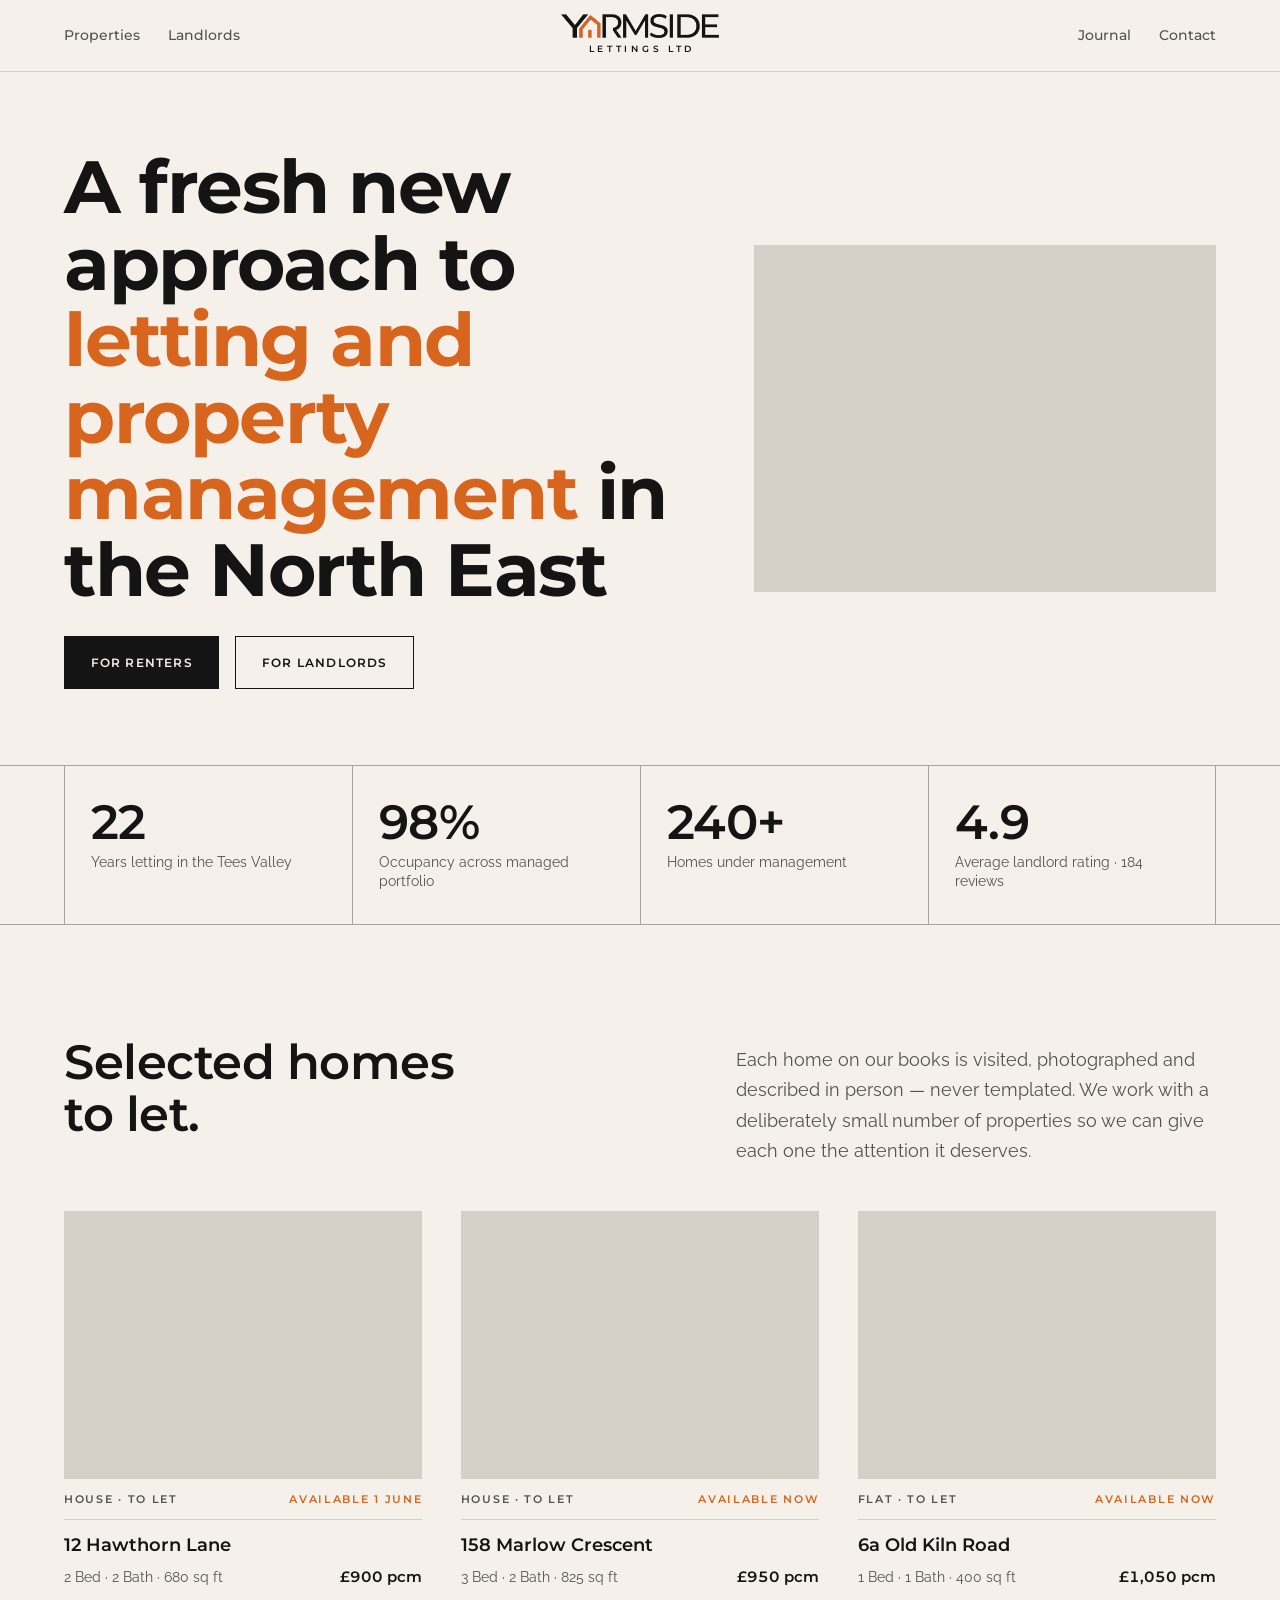
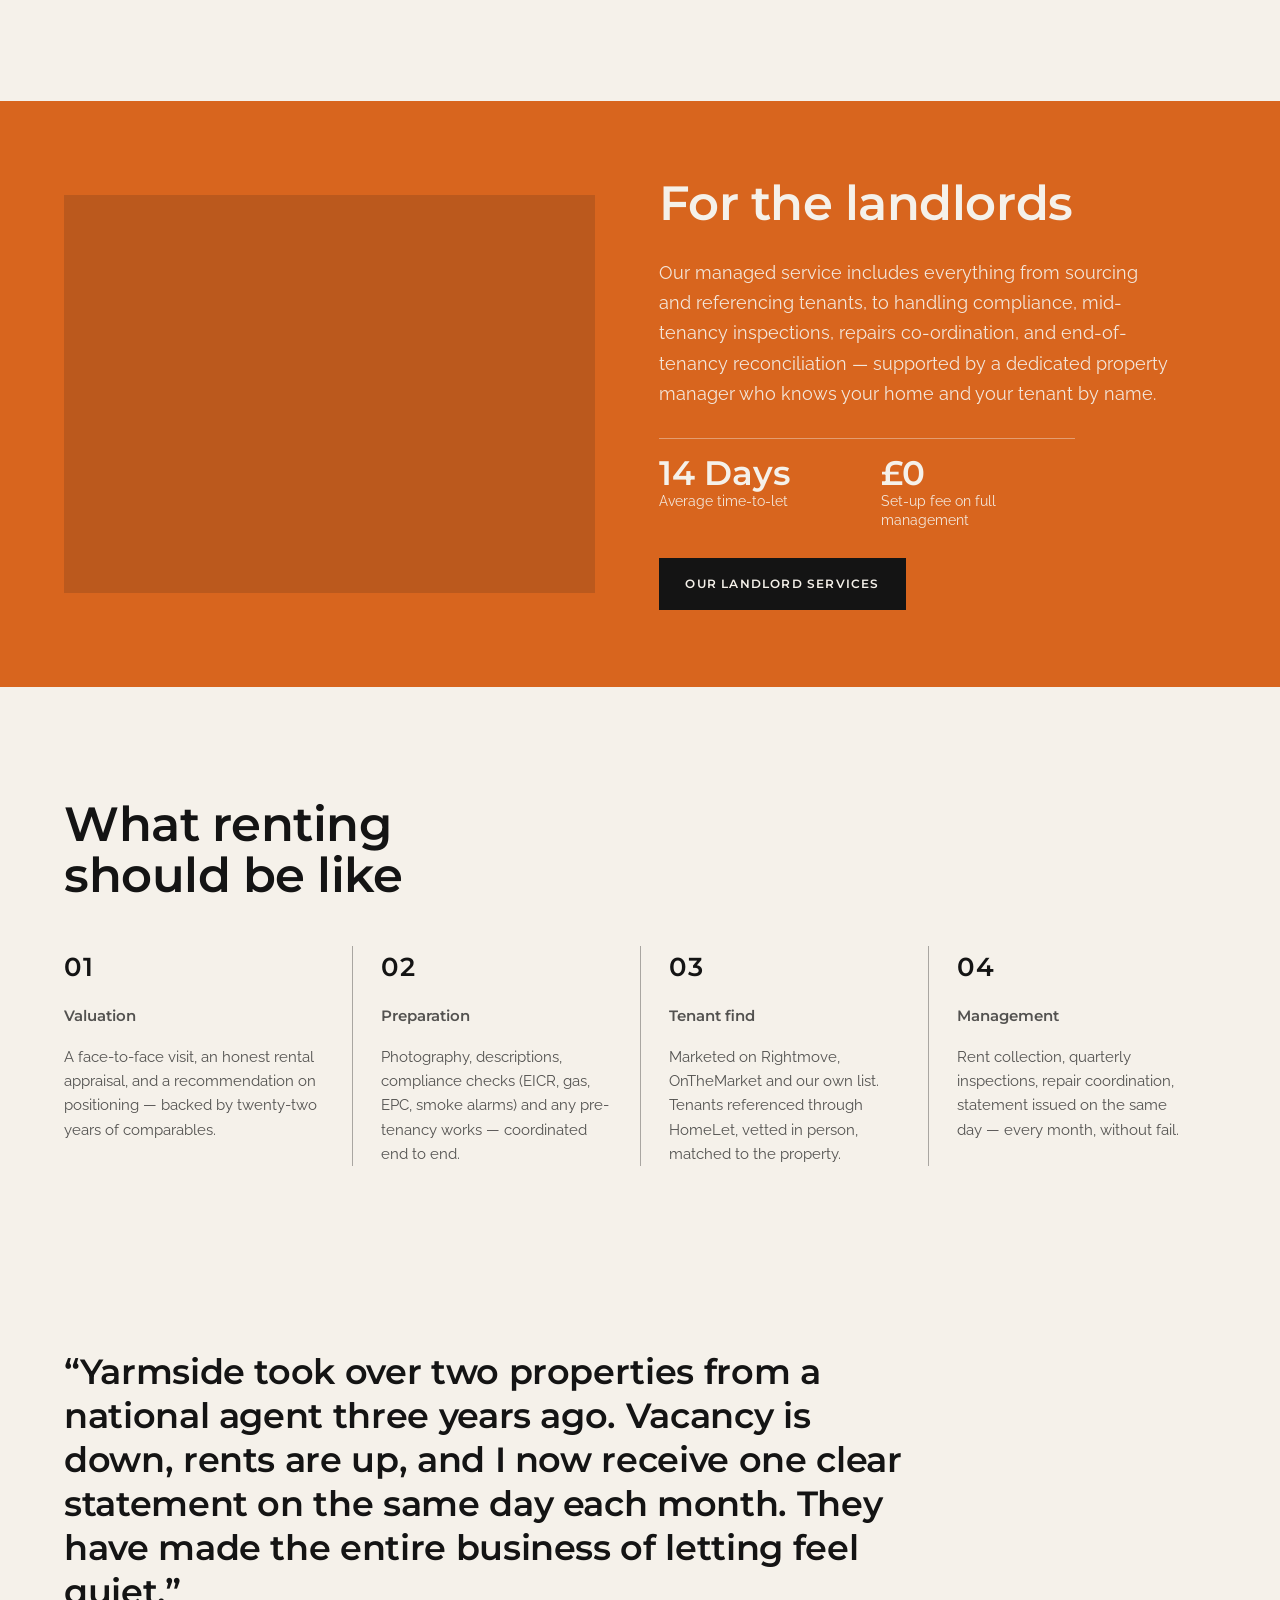
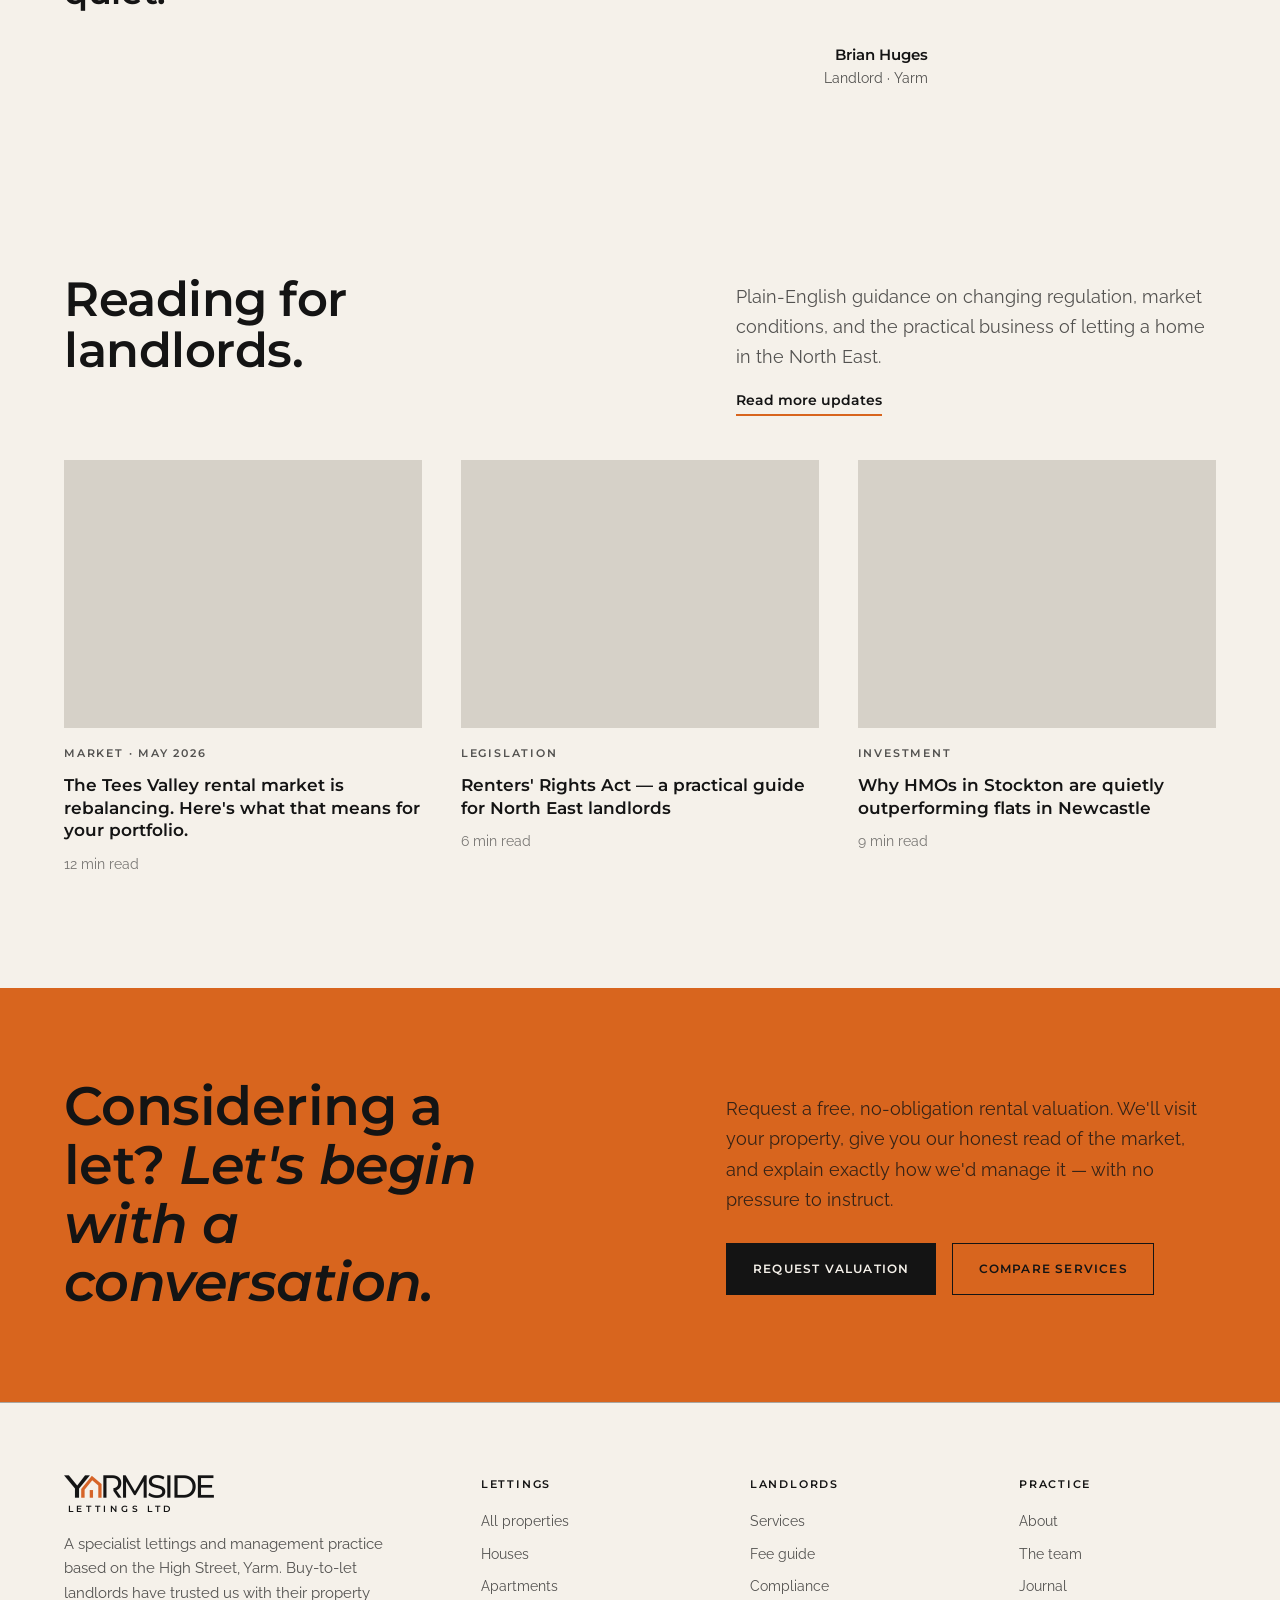
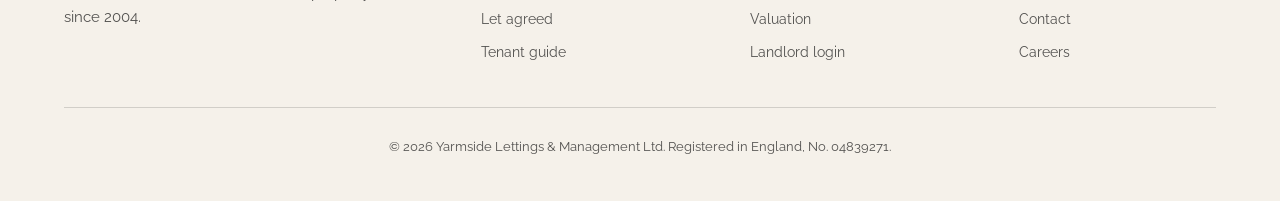
==== commit 0697ba6c: "Reduce site to a single-page homepage Remove the inner pages and convert navigation, buttons and foo" ====
--- a/index.html
+++ b/index.html
@@ -3,29 +3,33 @@
 <head>
   <meta charset="utf-8">
   <meta name="viewport" content="width=device-width, initial-scale=1">
-  <title>Yarmside - lettings and property management in Yarm and the Tees Valley</title>
-  <meta name="description" content="Yarmside is a lettings and property management practice on Yarm High Street, working with landlords and renters across the Tees Valley and the North East.">
+  <title>Yarmside - letting and property management in the North East</title>
+  <meta name="description" content="A fresh new approach to letting and property management in the North East. Yarmside Lettings Ltd is based on the High Street, Yarm, letting and managing homes across the Tees Valley.">
 
   <link rel="preconnect" href="https://fonts.googleapis.com">
   <link rel="preconnect" href="https://fonts.gstatic.com" crossorigin>
-  <link href="https://fonts.googleapis.com/css2?family=Montserrat:wght@500;600;700&family=Raleway:wght@400;500&display=swap" rel="stylesheet">
-
-  <link rel="stylesheet" href="css/styles.css">
+  <link href="https://fonts.googleapis.com/css2?family=Montserrat:wght@500;600;700&family=Raleway:ital,wght@0,400;0,500;1,400&display=swap" rel="stylesheet">
+
+  <link rel="icon" type="image/png" href="assets/yarmside-icon.png">
+  <link rel="stylesheet" href="css/styles.css?v=5">
 </head>
-<body>
+<body id="top">
 
   <header class="site-header" id="siteHeader">
     <div class="wrap site-header__bar">
-      <a class="logo" href="index.html" aria-label="Yarmside Lettings Ltd, home">
-        <img src="images/yarmside-logo.png" alt="Yarmside Lettings Ltd" width="1999" height="571">
+      <nav class="nav nav--left" aria-label="Primary, left">
+        <a href="#properties">Properties</a>
+        <a href="#landlords">Landlords</a>
+      </nav>
+
+      <a class="logo" href="#top" aria-label="Yarmside Lettings Ltd, home">
+        <img class="logo__img" src="assets/yarmside-logo.png" alt="" width="1200" height="183">
+        <span class="logo__sub">Lettings Ltd</span>
       </a>
 
-      <nav class="nav" aria-label="Primary">
-        <a href="properties.html">Properties</a>
-        <a href="landlords.html">Landlords</a>
-        <a href="journal.html">Journal</a>
-        <a href="about.html">About</a>
-        <a href="contact.html">Contact</a>
+      <nav class="nav nav--right" aria-label="Primary, right">
+        <a href="#journal">Journal</a>
+        <a href="#contact">Contact</a>
       </nav>
 
       <button class="nav-toggle" id="navToggle" aria-expanded="false" aria-controls="navMobile">
@@ -34,266 +38,252 @@
     </div>
 
     <nav class="nav-mobile wrap" id="navMobile" aria-label="Primary, mobile">
-      <a href="properties.html">Properties</a>
-      <a href="landlords.html">Landlords</a>
-      <a href="journal.html">Journal</a>
-      <a href="about.html">About</a>
-      <a href="contact.html">Contact</a>
+      <a href="#properties">Properties</a>
+      <a href="#landlords">Landlords</a>
+      <a href="#journal">Journal</a>
+      <a href="#contact">Contact</a>
     </nav>
   </header>
 
   <main>
 
     <!-- Hero.
-         Stock photography from Unsplash as placeholder art direction: replace with
-         commissioned photography of Yarm High Street and managed homes before launch. -->
+         Stock photography from Unsplash as placeholder art direction: replace
+         with commissioned photography of Yarm before launch. -->
     <section class="hero">
-      <div class="hero__media">
-        <img src="https://unsplash.com/photos/k5MCYAJ9GEs/download?force=true&w=2000"
-             alt="A street of brick buildings in a small market town"
-             fetchpriority="high">
-      </div>
-
-      <div class="wrap hero__inner">
-        <h1 class="h1">We manage homes the way we'd want our own managed.</h1>
-        <p class="hero__lede">A small, unhurried lettings practice based on Yarm High Street, working with landlords and renters across the Tees Valley and the North East.</p>
-        <div class="btn-row">
-          <a class="btn btn--primary" href="contact.html">Request a valuation</a>
-          <a class="btn btn--ghost-light" href="properties.html">Browse homes to let</a>
-        </div>
-        <p class="dim-line dim-line--light hero__foot">
-          <span class="dim-line__label">Where we work</span>
-          <span class="dim-line__rule"></span>
-          <span class="dim-line__value">Yarm &middot; Tees Valley &middot; North East</span>
-        </p>
+      <div class="wrap hero__grid">
+        <div class="hero__copy">
+          <h1 class="h1">A fresh new approach to <span class="accent">letting and property management</span> in the North East</h1>
+          <div class="btn-row">
+            <a class="btn btn--dark" href="#properties">For renters</a>
+            <a class="btn btn--outline" href="#landlords">For landlords</a>
+          </div>
+        </div>
+        <div class="hero__art frame">
+          <img src="https://unsplash.com/photos/k5MCYAJ9GEs/download?force=true&w=1600"
+               alt="Rooftops of brick terraced houses in a North East market town"
+               fetchpriority="high">
+        </div>
+      </div>
+
+      <!-- Stats: figures are illustrative placeholders, confirm before launch. -->
+      <div class="stats">
+        <div class="wrap stats__grid">
+          <div class="stat">
+            <span class="stat__value">22</span>
+            <span class="stat__label">Years letting in the Tees Valley</span>
+          </div>
+          <div class="stat">
+            <span class="stat__value">98%</span>
+            <span class="stat__label">Occupancy across managed portfolio</span>
+          </div>
+          <div class="stat">
+            <span class="stat__value">240+</span>
+            <span class="stat__label">Homes under management</span>
+          </div>
+          <div class="stat">
+            <span class="stat__value">4.9</span>
+            <span class="stat__label">Average landlord rating &middot; 184 reviews</span>
+          </div>
+        </div>
       </div>
     </section>
 
     <!-- Selected homes -->
-    <section class="section listings">
+    <section class="section listings" id="properties">
       <div class="wrap">
         <div class="section-head">
-          <div class="section-head__titles">
-            <h2 class="h2">A small number of homes, each one properly described.</h2>
-          </div>
-          <p class="lede">We visit, photograph and describe every home ourselves. We'd rather manage a modest portfolio well than a large one carelessly, so this list is short by design.</p>
+          <h2 class="h2">Selected homes to let.</h2>
+          <div class="section-head__side">
+            <p class="lede">Each home on our books is visited, photographed and described in person &mdash; never templated. We work with a deliberately small number of properties so we can give each one the attention it deserves.</p>
+          </div>
         </div>
 
         <!-- Placeholder listings: addresses, specs, prices and photography are
              illustrative and must be replaced with real instructions. -->
-        <a class="featured" href="property.html">
-          <div class="frame featured__art">
-            <img src="https://unsplash.com/photos/wDTIGTomUlw/download?force=true&w=1600"
-                 alt="Brown and white houses along a residential street"
-                 loading="lazy">
-          </div>
-          <div class="featured__body">
-            <p class="featured__tag">Featured &middot; Detached house &middot; To let</p>
-            <p class="featured__title">4 Leven Bank, Yarm</p>
-            <p class="dim-line dim-line--light">
-              <span class="dim-line__label">4 bed</span>
-              <span class="dim-line__rule"></span>
-              <span class="dim-line__label">2 bath</span>
-              <span class="dim-line__rule"></span>
-              <span class="dim-line__value">1,450 sq ft</span>
-            </p>
-            <p class="featured__desc">A family house on one of Yarm's quieter lanes, a short walk from the High Street and the school run. Recently redecorated throughout, with a south-facing garden and off-street parking for two cars.</p>
-            <p class="featured__price">
-              <strong class="tabular">&pound;1,395 pcm</strong>
-              <span class="status status--let">To let</span>
-            </p>
-          </div>
-        </a>
-
         <div class="card-grid">
 
-          <a class="property" href="properties.html">
+          <div class="property">
             <div class="frame property__art">
               <img src="https://unsplash.com/photos/QsKDoRPsnIE/download?force=true&w=1200"
                    alt="Brown brick house beside green trees"
                    loading="lazy">
             </div>
-            <div class="property__body">
-              <p class="property__tag">Terraced house &middot; To let</p>
-              <h3 class="h3">12 Hawthorn Lane, Yarm</h3>
-              <p class="dim-line">
-                <span class="dim-line__label">2 bed</span>
-                <span class="dim-line__rule"></span>
-                <span class="dim-line__label">1 bath</span>
-                <span class="dim-line__rule"></span>
-                <span class="dim-line__value">680 sq ft</span>
-              </p>
-              <p class="property__price">
-                <strong class="tabular">&pound;900 pcm</strong>
-                <span class="status status--let">To let</span>
-              </p>
-            </div>
-          </a>
-
-          <a class="property" href="properties.html">
+            <p class="property__meta">
+              <span class="property__type">House &middot; To let</span>
+              <span class="property__avail">Available 1 June</span>
+            </p>
+            <h3 class="property__name">12 Hawthorn Lane</h3>
+            <p class="property__facts">
+              <span class="property__specs">2 Bed &middot; 2 Bath &middot; 680 sq ft</span>
+              <span class="property__price tabular">&pound;900 pcm</span>
+            </p>
+          </div>
+
+          <div class="property">
             <div class="frame property__art">
               <img src="https://unsplash.com/photos/Y4ckjTPdWks/download?force=true&w=1200"
                    alt="Brown brick house under a blue sky"
                    loading="lazy">
             </div>
-            <div class="property__body">
-              <p class="property__tag">Semi-detached house &middot; Let agreed</p>
-              <h3 class="h3">158 Marlow Crescent, Yarm</h3>
-              <p class="dim-line">
-                <span class="dim-line__label">3 bed</span>
-                <span class="dim-line__rule"></span>
-                <span class="dim-line__label">2 bath</span>
-                <span class="dim-line__rule"></span>
-                <span class="dim-line__value">920 sq ft</span>
-              </p>
-              <p class="property__price">
-                <strong class="tabular">&pound;820 pcm</strong>
-                <span class="status status--agreed">Let agreed</span>
-              </p>
-            </div>
-          </a>
-
-          <a class="property" href="properties.html">
+            <p class="property__meta">
+              <span class="property__type">House &middot; To let</span>
+              <span class="property__avail">Available now</span>
+            </p>
+            <h3 class="property__name">158 Marlow Crescent</h3>
+            <p class="property__facts">
+              <span class="property__specs">3 Bed &middot; 2 Bath &middot; 825 sq ft</span>
+              <span class="property__price tabular">&pound;950 pcm</span>
+            </p>
+          </div>
+
+          <div class="property">
             <div class="frame property__art">
               <img src="https://unsplash.com/photos/TL9KWu6T0qE/download?force=true&w=1200"
                    alt="White house beside a quiet road"
                    loading="lazy">
             </div>
-            <div class="property__body">
-              <p class="property__tag">Ground floor flat &middot; To let</p>
-              <h3 class="h3">6a Old Kiln Road, Yarm</h3>
-              <p class="dim-line">
-                <span class="dim-line__label">1 bed</span>
-                <span class="dim-line__rule"></span>
-                <span class="dim-line__label">1 bath</span>
-                <span class="dim-line__rule"></span>
-                <span class="dim-line__value">400 sq ft</span>
-              </p>
-              <p class="property__price">
-                <strong class="tabular">&pound;1,050 pcm</strong>
-                <span class="status status--let">To let</span>
-              </p>
-            </div>
-          </a>
-
-        </div>
-
-        <div class="listings__more">
-          <a class="btn btn--ghost" href="properties.html">View all homes to let</a>
-        </div>
-      </div>
-    </section>
-
-    <!-- How a tenancy runs -->
-    <section class="section process-section">
+            <p class="property__meta">
+              <span class="property__type">Flat &middot; To let</span>
+              <span class="property__avail">Available now</span>
+            </p>
+            <h3 class="property__name">6a Old Kiln Road</h3>
+            <p class="property__facts">
+              <span class="property__specs">1 Bed &middot; 1 Bath &middot; 400 sq ft</span>
+              <span class="property__price tabular">&pound;1,050 pcm</span>
+            </p>
+          </div>
+
+        </div>
+      </div>
+    </section>
+
+    <!-- For the landlords -->
+    <section class="band" id="landlords">
+      <div class="wrap band__grid">
+        <div class="frame band__art">
+          <img src="https://images.unsplash.com/photo-1554995207-c18c203602cb?auto=format&fit=crop&w=1200&q=80"
+               alt="Calm, neutral dining room with a wooden table and natural light"
+               loading="lazy">
+        </div>
+        <div class="band__copy">
+          <h2 class="h2">For the landlords</h2>
+          <p class="lede">Our managed service includes everything from sourcing and referencing tenants, to handling compliance, mid-tenancy inspections, repairs co-ordination, and end-of-tenancy reconciliation &mdash; supported by a dedicated property manager who knows your home and your tenant by name.</p>
+          <div class="band__stats">
+            <div>
+              <p class="band__stat-value">14 Days</p>
+              <p class="band__stat-label">Average time-to-let</p>
+            </div>
+            <div>
+              <p class="band__stat-value">&pound;0</p>
+              <p class="band__stat-label">Set-up fee on full management</p>
+            </div>
+          </div>
+          <a class="btn btn--dark" href="#contact">Our landlord services</a>
+        </div>
+      </div>
+    </section>
+
+    <!-- What renting should be like -->
+    <section class="section">
       <div class="wrap">
         <div class="section-head">
-          <div class="section-head__titles">
-            <h2 class="h2">From valuation to move-in, in four stages, always in this order.</h2>
-          </div>
-        </div>
-
-        <div class="process-grid">
-          <div class="frame process-grid__art">
-            <img src="https://images.unsplash.com/photo-1554995207-c18c203602cb?auto=format&fit=crop&w=1200&q=80"
-                 alt="Calm, neutral living room with natural light"
-                 loading="lazy">
-          </div>
-
-          <div class="stages">
-            <div class="stage">
-              <span class="stage__index">01 &middot; Valuation</span>
-              <div class="stage__rule"></div>
-              <p class="stage__title">An honest read of the market</p>
-              <p>A face to face visit, a fee-free recommendation on price, backed by real comparables on your street.</p>
-            </div>
-            <div class="stage">
-              <span class="stage__index">02 &middot; Preparation</span>
-              <div class="stage__rule"></div>
-              <p class="stage__title">Everything ready before marketing</p>
-              <p>Photography, a proper description, and the compliance work, EICR, gas safety, EPC and smoke alarms, done first.</p>
-            </div>
-            <div class="stage">
-              <span class="stage__index">03 &middot; Tenant find</span>
-              <div class="stage__rule"></div>
-              <p class="stage__title">Referenced, and met in person</p>
-              <p>Listed on Rightmove and OnTheMarket, and matched against our own list of registered tenants.</p>
-            </div>
-            <div class="stage">
-              <span class="stage__index">04 &middot; Management</span>
-              <div class="stage__rule"></div>
-              <p class="stage__title">One statement, same day, every month</p>
-              <p>Rent collected, repairs coordinated, and a clear statement issued on the same day every month.</p>
-            </div>
+          <h2 class="h2">What renting should be like</h2>
+        </div>
+
+        <div class="steps">
+          <div class="step">
+            <span class="step__number">01</span>
+            <p class="step__title">Valuation</p>
+            <p>A face-to-face visit, an honest rental appraisal, and a recommendation on positioning &mdash; backed by twenty-two years of comparables.</p>
+          </div>
+          <div class="step">
+            <span class="step__number">02</span>
+            <p class="step__title">Preparation</p>
+            <p>Photography, descriptions, compliance checks (EICR, gas, EPC, smoke alarms) and any pre-tenancy works &mdash; coordinated end to end.</p>
+          </div>
+          <div class="step">
+            <span class="step__number">03</span>
+            <p class="step__title">Tenant find</p>
+            <p>Marketed on Rightmove, OnTheMarket and our own list. Tenants referenced through HomeLet, vetted in person, matched to the property.</p>
+          </div>
+          <div class="step">
+            <span class="step__number">04</span>
+            <p class="step__title">Management</p>
+            <p>Rent collection, quarterly inspections, repair coordination, statement issued on the same day &mdash; every month, without fail.</p>
           </div>
         </div>
       </div>
     </section>
 
     <!-- Testimonial (illustrative for proposal: replace with a real quote before launch) -->
-    <section class="section section--tight">
+    <section class="section--tight">
       <div class="wrap">
         <blockquote class="testimonial">
-          <p class="testimonial__quote">"Yarmside took over our two houses from a national chain three years ago. The rent arrives with a statement I can actually read, on the same day every month, and when the boiler went at Christmas they had it sorted before the tenants had finished breakfast. Letting has stopped being something I think about."</p>
-          <cite class="testimonial__cite">Margaret Ellison, landlord, Eaglescliffe</cite>
+          <p class="testimonial__quote">&ldquo;Yarmside took over two properties from a national agent three years ago. Vacancy is down, rents are up, and I now receive one clear statement on the same day each month. They have made the entire business of letting feel quiet.&rdquo;</p>
+          <cite class="testimonial__cite">
+            <span class="testimonial__name">Brian Huges</span>
+            <span class="testimonial__role">Landlord &middot; Yarm</span>
+          </cite>
         </blockquote>
       </div>
     </section>
 
-    <!-- Journal -->
-    <section class="section journal-section">
+    <!-- Reading for landlords -->
+    <section class="section journal-section" id="journal">
       <div class="wrap">
         <div class="section-head">
-          <div class="section-head__titles">
-            <h2 class="h2">Plain-English guidance, updated as things change.</h2>
-          </div>
-          <p class="lede">Regulation, market conditions and the practical business of letting a home in the North East, explained without jargon.</p>
+          <h2 class="h2">Reading for landlords.</h2>
+          <div class="section-head__side">
+            <p class="lede">Plain-English guidance on changing regulation, market conditions, and the practical business of letting a home in the North East.</p>
+            <a class="text-link" href="#contact">Read more updates</a>
+          </div>
         </div>
 
         <div class="journal-grid">
-          <a class="article" href="journal.html">
+          <div class="article">
             <div class="frame article__art">
-              <img src="https://unsplash.com/photos/Vl0QaoLmHNE/download?force=true&w=1200"
-                   alt="White wooden sash window"
-                   loading="lazy">
-            </div>
-            <p class="property__tag">Legislation</p>
-            <h3 class="article__title">The Renters' Rights Act: what it actually changes for North East landlords</h3>
-            <p class="article__meta">6 min read</p>
-          </a>
-          <a class="article" href="journal.html">
+              <img src="https://unsplash.com/photos/wDTIGTomUlw/download?force=true&w=1200"
+                   alt="Brown and white houses along a residential street"
+                   loading="lazy">
+            </div>
+            <p class="kicker">Market &middot; May 2026</p>
+            <h3 class="article__title">The Tees Valley rental market is rebalancing. Here's what that means for your portfolio.</h3>
+            <p class="article__meta">12 min read</p>
+          </div>
+          <div class="article">
             <div class="frame article__art">
               <img src="https://unsplash.com/photos/f4kqEia-mPc/download?force=true&w=1200"
                    alt="Cars parked outside a row of brick houses"
                    loading="lazy">
             </div>
-            <p class="property__tag">Market</p>
-            <h3 class="article__title">The Tees Valley rental market in 2026: a quieter, steadier picture</h3>
-            <p class="article__meta">5 min read</p>
-          </a>
-          <a class="article" href="journal.html">
+            <p class="kicker">Legislation</p>
+            <h3 class="article__title">Renters' Rights Act &mdash; a practical guide for North East landlords</h3>
+            <p class="article__meta">6 min read</p>
+          </div>
+          <div class="article">
             <div class="frame article__art">
-              <img src="https://images.unsplash.com/photo-1560448204-e02f11c3d0e2?auto=format&fit=crop&w=1200&q=80"
-                   alt="Compact, tidy apartment interior with a dining table"
-                   loading="lazy">
-            </div>
-            <p class="property__tag">Investment</p>
-            <h3 class="article__title">Why smaller HMOs are drawing more landlord interest this year</h3>
-            <p class="article__meta">7 min read</p>
-          </a>
+              <img src="https://unsplash.com/photos/Vl0QaoLmHNE/download?force=true&w=1200"
+                   alt="White wooden sash window on a brick house"
+                   loading="lazy">
+            </div>
+            <p class="kicker">Investment</p>
+            <h3 class="article__title">Why HMOs in Stockton are quietly outperforming flats in Newcastle</h3>
+            <p class="article__meta">9 min read</p>
+          </div>
         </div>
       </div>
     </section>
 
     <!-- CTA -->
-    <section class="section cta">
+    <section class="cta" id="contact">
       <div class="wrap cta__grid">
-        <h2 class="h2">Considering a let? Let's begin with a conversation.</h2>
+        <h2 class="h2">Considering a let? <em>Let's begin with a conversation.</em></h2>
         <div class="cta__panel">
-          <p class="lede">Request a free, no obligation valuation. We'll visit your property, give you an honest read of the market, and explain exactly how we'd manage it, with no pressure to instruct.</p>
+          <p class="lede">Request a free, no-obligation rental valuation. We'll visit your property, give you our honest read of the market, and explain exactly how we'd manage it &mdash; with no pressure to instruct.</p>
           <div class="btn-row">
-            <a class="btn btn--primary" href="contact.html">Request a valuation</a>
-            <a class="btn btn--ghost-light" href="landlords.html">Compare our services</a>
+            <a class="btn btn--dark" href="mailto:enquiries@yarmside.co.uk?subject=Valuation%20request">Request valuation</a>
+            <a class="btn btn--outline" href="#landlords">Compare services</a>
           </div>
         </div>
       </div>
@@ -304,44 +294,47 @@
   <footer class="site-footer">
     <div class="wrap">
       <div class="footer-grid">
+        <div class="footer-brand">
+          <span class="logo" aria-hidden="true">
+            <img class="logo__img" src="assets/yarmside-logo.png" alt="" width="1200" height="183">
+            <span class="logo__sub">Lettings Ltd</span>
+          </span>
+          <p>A specialist lettings and management practice based on the High Street, Yarm. Buy-to-let landlords have trusted us with their property since 2004.</p>
+        </div>
         <div class="footer-col">
-                  <span class="logo">
-            <img src="images/yarmside-logo.png" alt="" width="1999" height="571">
-          </span>
-          <p class="lede">A specialist lettings and management practice based on Yarm High Street, working with buy to let landlords across the Tees Valley.</p>
+          <h3>Lettings</h3>
+          <ul>
+            <li><a href="#properties">All properties</a></li>
+            <li><a href="#properties">Houses</a></li>
+            <li><a href="#properties">Apartments</a></li>
+            <li><a href="#properties">Let agreed</a></li>
+            <li><a href="#contact">Tenant guide</a></li>
+          </ul>
         </div>
         <div class="footer-col">
-          <h3 class="h3">Lettings</h3>
+          <h3>Landlords</h3>
           <ul>
-            <li><a href="properties.html">Homes to let</a></li>
-            <li><a href="properties.html">Houses</a></li>
-            <li><a href="properties.html">Flats</a></li>
-            <li><a href="properties.html">Let agreed</a></li>
+            <li><a href="#landlords">Services</a></li>
+            <li><a href="#landlords">Fee guide</a></li>
+            <li><a href="#landlords">Compliance</a></li>
+            <li><a href="#contact">Valuation</a></li>
+            <li><a href="#contact">Landlord login</a></li>
           </ul>
         </div>
         <div class="footer-col">
-          <h3 class="h3">Landlords</h3>
+          <h3>Practice</h3>
           <ul>
-            <li><a href="landlords.html">Services</a></li>
-            <li><a href="landlords.html">Fees</a></li>
-            <li><a href="landlords.html">Compliance</a></li>
-            <li><a href="contact.html">Request a valuation</a></li>
+            <li><a href="#top">About</a></li>
+            <li><a href="#top">The team</a></li>
+            <li><a href="#journal">Journal</a></li>
+            <li><a href="#contact">Contact</a></li>
+            <li><a href="#contact">Careers</a></li>
           </ul>
         </div>
-        <div class="footer-col">
-          <h3 class="h3">Practice</h3>
-          <ul>
-            <li><a href="about.html">About</a></li>
-            <li><a href="about.html">The team</a></li>
-            <li><a href="journal.html">Journal</a></li>
-            <li><a href="contact.html">Contact</a></li>
-          </ul>
-        </div>
       </div>
 
       <div class="footer-legal">
-        <span>&copy; 2026 Yarmside Lettings and Management Ltd.</span>
-        <span>Registered in England and Wales. Company number to be added.</span>
+        <span>&copy; 2026 Yarmside Lettings &amp; Management Ltd. Registered in England, No. 04839271.</span>
       </div>
     </div>
   </footer>
--- a/css/styles.css
+++ b/css/styles.css
@@ -1,8 +1,15 @@
 /* ==========================================================================
    Yarmside — shared stylesheet
-   Tokens: colour + type + spacing.
-   Signature device: the dimension line (.dim-line).
-   Image-led layout: full-bleed hero, large photography, asymmetric bays.
+   Design v2: cream editorial layout with centred lockup header, stats band,
+   orange landlord panel, numbered process columns and orange CTA band.
+
+   Brand (from Yarmside Brand Guidelines, June 2026):
+     yarmside orange  #d8651e
+     dark grey        #141414
+     orange cream     #f5f1ea
+     grey orange      #8e867a
+   Montserrat for headlines (Bold/SemiBold, Medium for supporting lines),
+   Raleway for body copy (Regular, Medium for emphasis).
    ========================================================================== */
 
 :root {
@@ -12,16 +19,14 @@
   --cream: #f5f1ea;
   --grey-orange: #8e867a;
 
-  /* Tints derived from the four brand colours only */
+  /* Percentage tints of the four brand colours (permitted by the guidelines) */
   --orange-deep: color-mix(in srgb, var(--orange) 85%, var(--dark));
-  --dark-tint-70: color-mix(in srgb, var(--dark) 70%, var(--cream));
-  --dark-tint-45: color-mix(in srgb, var(--dark) 45%, var(--cream));
-  --rule: color-mix(in srgb, var(--dark) 14%, var(--cream));
-  --rule-strong: color-mix(in srgb, var(--dark) 32%, var(--cream));
-  --cream-tint-70: color-mix(in srgb, var(--cream) 70%, var(--dark));
-  --grey-orange-tint-20: color-mix(in srgb, var(--grey-orange) 20%, var(--cream));
-  --grey-orange-tint-45: color-mix(in srgb, var(--grey-orange) 45%, var(--cream));
-  --img-fallback: color-mix(in srgb, var(--grey-orange) 35%, var(--cream));
+  --ink-70: color-mix(in srgb, var(--dark) 72%, var(--cream));
+  --ink-55: color-mix(in srgb, var(--dark) 55%, var(--cream));
+  --rule: color-mix(in srgb, var(--dark) 16%, var(--cream));
+  --rule-strong: color-mix(in srgb, var(--dark) 34%, var(--cream));
+  --cream-on-orange: color-mix(in srgb, var(--cream) 92%, var(--orange));
+  --img-fallback: color-mix(in srgb, var(--grey-orange) 30%, var(--cream));
 
   --font-display: 'Montserrat', 'Segoe UI', Arial, sans-serif;
   --font-body: 'Raleway', 'Segoe UI', Arial, sans-serif;
@@ -31,10 +36,9 @@
   --space-3: 1.75rem;
   --space-4: 2.75rem;
   --space-5: 4.5rem;
-  --space-6: 7.5rem;
-
-  --max: 82rem;
-  --tick: 10px;
+  --space-6: 7rem;
+
+  --max: 78rem;
 }
 
 /* ---- Reset ---------------------------------------------------------- */
@@ -48,6 +52,15 @@
 html {
   -webkit-text-size-adjust: 100%;
   scroll-behavior: smooth;
+}
+
+/* One-page anchors land clear of the sticky header */
+section[id],
+[id="properties"],
+[id="landlords"],
+[id="journal"],
+[id="contact"] {
+  scroll-margin-top: 5.5rem;
 }
 
 body {
@@ -95,15 +108,16 @@
 a:focus-visible,
 button:focus-visible,
 input:focus-visible,
+select:focus-visible,
 textarea:focus-visible {
   outline: 2px solid var(--orange);
   outline-offset: 3px;
   border-radius: 1px;
 }
 
-.hero a:focus-visible,
+.band a:focus-visible,
 .cta a:focus-visible {
-  outline-color: var(--cream);
+  outline-color: var(--dark);
 }
 
 /* ---- Type scale ------------------------------------------------------- */
@@ -111,17 +125,21 @@
 .h1 {
   font-family: var(--font-display);
   font-weight: 700;
-  letter-spacing: -0.015em;
-  line-height: 1.03;
-  font-size: clamp(2.4rem, 1.2rem + 5.6vw, 4.6rem);
+  letter-spacing: -0.02em;
+  line-height: 1.04;
+  font-size: clamp(2.5rem, 1.3rem + 5vw, 4.6rem);
+}
+
+.h1 .accent {
+  color: var(--orange);
 }
 
 .h2 {
   font-family: var(--font-display);
   font-weight: 600;
   letter-spacing: -0.01em;
-  line-height: 1.12;
-  font-size: clamp(1.7rem, 1.25rem + 2.2vw, 2.6rem);
+  line-height: 1.08;
+  font-size: clamp(1.9rem, 1.3rem + 2.6vw, 3rem);
 }
 
 .h3 {
@@ -132,9 +150,17 @@
 }
 
 .lede {
-  font-size: clamp(1rem, 0.94rem + 0.4vw, 1.2rem);
+  font-size: clamp(1rem, 0.95rem + 0.35vw, 1.15rem);
   max-width: 36rem;
-  color: var(--dark-tint-70);
+  color: var(--ink-70);
+}
+
+.kicker {
+  font-family: var(--font-display);
+  font-weight: 600;
+  font-size: 0.7rem;
+  letter-spacing: 0.16em;
+  text-transform: uppercase;
 }
 
 .tabular {
@@ -157,79 +183,94 @@
   padding-block: var(--space-5);
 }
 
+/* Split section head: big title left, supporting copy right */
 .section-head {
   display: flex;
   flex-direction: column;
   gap: var(--space-2);
   margin-bottom: var(--space-4);
+}
+
+.section-head .h2 {
+  max-width: 14ch;
+}
+
+.section-head__side {
+  display: flex;
+  flex-direction: column;
+  align-items: flex-start;
+  gap: var(--space-2);
 }
 
 @media (min-width: 56rem) {
   .section-head {
     flex-direction: row;
-    align-items: flex-end;
+    align-items: flex-start;
     justify-content: space-between;
     gap: var(--space-5);
   }
 
-  .section-head .lede {
+  .section-head__side {
     max-width: 30rem;
-    padding-bottom: 0.35rem;
-  }
-}
-
-.section-head__titles {
-  display: flex;
-  flex-direction: column;
-  gap: 0.75rem;
+    padding-top: 0.5rem;
+  }
+}
+
+.text-link {
+  font-family: var(--font-display);
+  font-weight: 600;
+  font-size: 0.85rem;
+  border-bottom: 2px solid var(--orange);
+  padding-bottom: 0.15rem;
+}
+
+.text-link:hover {
+  color: var(--orange);
 }
 
 /* ---- Header / nav ------------------------------------------------------ */
 
 .site-header {
-  position: fixed;
-  inset-inline: 0;
+  background: var(--cream);
+  border-bottom: 1px solid var(--rule);
+  position: sticky;
   top: 0;
   z-index: 50;
-  background: var(--cream);
-  box-shadow: 0 1px 0 var(--rule);
 }
 
 .site-header__bar {
-  display: flex;
+  display: grid;
+  grid-template-columns: 1fr auto 1fr;
   align-items: center;
-  justify-content: space-between;
-  padding-block: var(--space-2);
-}
-
-.logo {
-  display: inline-flex;
-  align-items: center;
-}
-
-/* Supplied brand file only. Minimum on-screen width per guidelines: 120px. */
-.logo img {
-  height: 2.6rem;
-  width: auto;
-  background: none;
+  padding-block: 0.9rem;
+  gap: var(--space-2);
 }
 
 .nav {
   display: none;
 }
 
-@media (min-width: 48rem) {
+@media (min-width: 52rem) {
   .nav {
     display: flex;
-    gap: clamp(1.25rem, 2.5vw, 2.5rem);
+    gap: clamp(1.1rem, 2.2vw, 2.25rem);
     font-family: var(--font-display);
     font-weight: 500;
-    font-size: 0.88rem;
-  }
+    font-size: 0.85rem;
+  }
+
+  .nav--left { justify-self: start; }
+  .nav--right { justify-self: end; }
 
   .nav a {
     position: relative;
     padding-block: 0.3rem;
+    color: var(--ink-70);
+  }
+
+  .nav a:hover,
+  .nav a[aria-current="page"] {
+    color: var(--dark);
   }
 
   .nav a::after {
@@ -237,7 +278,7 @@
     position: absolute;
     left: 0;
     right: 0;
-    bottom: -1px;
+    bottom: -2px;
     height: 2px;
     background: var(--orange);
     transform: scaleX(0);
@@ -252,15 +293,46 @@
   }
 }
 
+/* Centred logo lockup: wordmark over a letter-spaced sub-line */
+.logo {
+  grid-column: 2;
+  justify-self: center;
+  display: inline-flex;
+  flex-direction: column;
+  align-items: center;
+  gap: 0.25rem;
+}
+
+.logo__img {
+  /* Brand minimum for the full wordmark on screen is 120px */
+  width: clamp(128px, 14vw, 158px);
+  height: auto;
+  display: block;
+  background: none;
+}
+
+.logo__sub {
+  font-family: var(--font-display);
+  font-weight: 600;
+  font-size: 0.55rem;
+  letter-spacing: 0.42em;
+  text-indent: 0.42em; /* balances the trailing tracking so the line centres */
+  text-transform: uppercase;
+  color: var(--dark);
+}
+
 .nav-toggle {
-  display: inline-flex;
-  align-items: center;
-  font-family: var(--font-display);
-  font-weight: 600;
-  font-size: 0.85rem;
-}
-
-@media (min-width: 48rem) {
+  grid-column: 3;
+  justify-self: end;
+  font-family: var(--font-display);
+  font-weight: 600;
+  font-size: 0.78rem;
+  letter-spacing: 0.12em;
+  text-transform: uppercase;
+  padding: 0.4rem 0;
+}
+
+@media (min-width: 52rem) {
   .nav-toggle { display: none; }
 }
 
@@ -269,16 +341,17 @@
   flex-direction: column;
   gap: var(--space-2);
   padding-block: var(--space-3);
+  border-top: 1px solid var(--rule);
   font-family: var(--font-display);
   font-weight: 500;
-  font-size: 1.1rem;
+  font-size: 1.05rem;
 }
 
 .site-header.is-open .nav-mobile {
   display: flex;
 }
 
-@media (min-width: 48rem) {
+@media (min-width: 52rem) {
   .nav-mobile { display: none !important; }
 }
 
@@ -287,43 +360,58 @@
 .btn {
   display: inline-flex;
   align-items: center;
+  justify-content: center;
   gap: 0.5rem;
   font-family: var(--font-display);
   font-weight: 600;
-  font-size: 0.9rem;
+  font-size: 0.75rem;
+  letter-spacing: 0.1em;
+  text-transform: uppercase;
   padding: 0.95rem 1.6rem;
-  border: 1px solid transparent;
+  border: 1.5px solid transparent;
   white-space: nowrap;
-  transition: background 0.2s ease, color 0.2s ease;
-}
-
-.btn--primary {
+  transition: background 0.2s ease, color 0.2s ease, border-color 0.2s ease;
+}
+
+/* Solid dark — the primary action everywhere, incl. on orange bands */
+.btn--dark {
+  background: var(--dark);
+  border-color: var(--dark);
+  color: var(--cream);
+}
+
+.btn--dark:hover {
   background: var(--orange);
+  border-color: var(--orange);
   color: var(--cream);
 }
 
-.btn--primary:hover {
-  background: var(--orange-deep);
-}
-
-.btn--ghost {
+/* Outlined dark — the secondary action on cream and on orange */
+.btn--outline {
   border-color: var(--dark);
   color: var(--dark);
 }
 
-.btn--ghost:hover {
+.btn--outline:hover {
   background: var(--dark);
   color: var(--cream);
 }
 
-.btn--ghost-light {
-  border-color: var(--cream);
+.band .btn--outline:hover,
+.cta .btn--outline:hover {
   color: var(--cream);
 }
 
-.btn--ghost-light:hover {
-  background: var(--cream);
-  color: var(--dark);
+/* Solid orange — occasional accent action on cream */
+.btn--orange {
+  background: var(--orange);
+  border-color: var(--orange);
+  color: var(--cream);
+}
+
+.btn--orange:hover {
+  background: var(--orange-deep);
+  border-color: var(--orange-deep);
 }
 
 .btn:disabled {
@@ -337,22 +425,621 @@
   gap: var(--space-2);
 }
 
-/* ---- Dimension line — the signature device ------------------------------ */
+/* ---- Hero ---------------------------------------------------------------- */
+
+.hero {
+  padding-block: clamp(2.5rem, 6vw, 5rem) 0;
+}
+
+.hero__grid {
+  display: grid;
+  gap: var(--space-4);
+  align-items: center;
+}
+
+@media (min-width: 56rem) {
+  .hero__grid {
+    grid-template-columns: 1.15fr 0.85fr;
+    gap: clamp(2rem, 5vw, 4.5rem);
+  }
+}
+
+.hero__copy {
+  display: flex;
+  flex-direction: column;
+  align-items: flex-start;
+  gap: var(--space-3);
+}
+
+.hero .h1 {
+  max-width: 13ch;
+}
+
+.hero__art {
+  overflow: hidden;
+}
+
+.hero__art img {
+  width: 100%;
+  height: 100%;
+  object-fit: cover;
+  aspect-ratio: 4 / 3;
+}
+
+/* ---- Stats band ------------------------------------------------------------ */
+
+/* Full-bleed band: the rules run edge to edge, the columns stay in the wrap */
+.stats {
+  margin-top: clamp(2.5rem, 6vw, 5rem);
+  border-top: 1px solid var(--rule-strong);
+  border-bottom: 1px solid var(--rule-strong);
+}
+
+.stats__grid {
+  display: grid;
+  grid-template-columns: repeat(2, 1fr);
+}
+
+@media (min-width: 52rem) {
+  .stats__grid {
+    grid-template-columns: repeat(4, 1fr);
+  }
+}
+
+.stat {
+  padding: clamp(1.25rem, 2.5vw, 2.25rem) clamp(1rem, 2vw, 1.75rem);
+  border-left: 1px solid var(--rule-strong);
+  display: flex;
+  flex-direction: column;
+  gap: 0.4rem;
+}
+
+/* Close the boxes: a rule after the last column too */
+.stat:last-child {
+  border-right: 1px solid var(--rule-strong);
+}
+
+@media (max-width: 51.98rem) {
+  .stat:nth-child(even) { border-right: 1px solid var(--rule-strong); }
+  .stat:nth-child(n + 3) { border-top: 1px solid var(--rule-strong); }
+}
+
+.stat__value {
+  font-family: var(--font-display);
+  font-weight: 600;
+  font-size: clamp(1.9rem, 1.2rem + 2.6vw, 3rem);
+  line-height: 1;
+  letter-spacing: -0.01em;
+}
+
+.stat__label {
+  font-size: 0.88rem;
+  color: var(--ink-70);
+  max-width: 13rem;
+  line-height: 1.4;
+}
+
+/* ---- Property cards -------------------------------------------------------- */
+
+.frame {
+  overflow: hidden;
+  background: var(--img-fallback);
+}
+
+.frame img {
+  width: 100%;
+  height: 100%;
+  object-fit: cover;
+  transition: transform 0.6s ease;
+}
+
+a:hover .frame img,
+a:focus-visible .frame img {
+  transform: scale(1.04);
+}
+
+.card-grid {
+  display: grid;
+  gap: var(--space-3);
+}
+
+@media (min-width: 40rem) {
+  .card-grid {
+    grid-template-columns: repeat(2, 1fr);
+  }
+}
+
+@media (min-width: 64rem) {
+  .card-grid {
+    grid-template-columns: repeat(3, 1fr);
+    gap: clamp(1.5rem, 3vw, 2.5rem);
+  }
+}
+
+.property {
+  display: flex;
+  flex-direction: column;
+}
+
+.property__art {
+  aspect-ratio: 4 / 3;
+}
+
+/* Meta rule row: type left, availability right, above the address */
+.property__meta {
+  display: flex;
+  align-items: baseline;
+  justify-content: space-between;
+  gap: var(--space-2);
+  padding-block: 0.7rem;
+  border-bottom: 1px solid var(--rule);
+}
+
+.property__type {
+  font-family: var(--font-display);
+  font-weight: 600;
+  font-size: 0.66rem;
+  letter-spacing: 0.16em;
+  text-transform: uppercase;
+  color: var(--ink-70);
+}
+
+.property__avail {
+  font-family: var(--font-display);
+  font-weight: 600;
+  font-size: 0.66rem;
+  letter-spacing: 0.16em;
+  text-transform: uppercase;
+  color: var(--orange);
+  white-space: nowrap;
+}
+
+.property__avail--muted {
+  color: var(--grey-orange);
+}
+
+.property__name {
+  font-family: var(--font-display);
+  font-weight: 600;
+  font-size: 1.15rem;
+  line-height: 1.3;
+  padding-top: 0.8rem;
+}
+
+.property__facts {
+  display: flex;
+  align-items: baseline;
+  justify-content: space-between;
+  gap: var(--space-2);
+  padding-top: 0.45rem;
+}
+
+.property__specs {
+  font-size: 0.85rem;
+  color: var(--ink-70);
+}
+
+.property__price {
+  font-family: var(--font-display);
+  font-weight: 600;
+  font-size: 0.95rem;
+  white-space: nowrap;
+}
+
+.listings__more {
+  margin-top: var(--space-4);
+}
+
+/* ---- Orange band (For the landlords) ---------------------------------------- */
+
+.band {
+  background: var(--orange);
+  color: var(--dark);
+  padding-block: clamp(2.5rem, 6vw, 5rem);
+}
+
+.band__grid {
+  display: grid;
+  gap: var(--space-4);
+  align-items: center;
+}
+
+@media (min-width: 56rem) {
+  .band__grid {
+    grid-template-columns: 1fr 1.05fr;
+    gap: clamp(2rem, 5vw, 4.5rem);
+  }
+}
+
+.band__art {
+  aspect-ratio: 4 / 3;
+  background: var(--orange-deep);
+}
+
+.band__art img {
+  background: var(--orange-deep);
+}
+
+.band__copy {
+  display: flex;
+  flex-direction: column;
+  align-items: flex-start;
+  gap: var(--space-3);
+}
+
+.band__copy .h2 {
+  color: var(--cream);
+}
+
+.band__copy .lede {
+  color: var(--cream-on-orange);
+  max-width: 32rem;
+}
+
+.band__stats {
+  display: grid;
+  grid-template-columns: repeat(2, minmax(0, 1fr));
+  gap: var(--space-3);
+  width: 100%;
+  max-width: 26rem;
+  padding-top: var(--space-2);
+  border-top: 1px solid color-mix(in srgb, var(--cream) 40%, transparent);
+}
+
+.band__stat-value {
+  font-family: var(--font-display);
+  font-weight: 600;
+  font-size: clamp(1.5rem, 1rem + 1.6vw, 2.1rem);
+  line-height: 1.1;
+  color: var(--cream);
+}
+
+.band__stat-label {
+  font-size: 0.85rem;
+  color: var(--cream-on-orange);
+  line-height: 1.4;
+}
+
+/* ---- Numbered steps (What renting should be like) ----------------------------- */
+
+.steps {
+  display: grid;
+  gap: var(--space-3);
+}
+
+@media (min-width: 40rem) {
+  .steps {
+    grid-template-columns: repeat(2, 1fr);
+  }
+}
+
+@media (min-width: 64rem) {
+  .steps {
+    grid-template-columns: repeat(4, 1fr);
+    gap: 0;
+  }
+
+  .step {
+    border-left: 1px solid var(--rule-strong);
+    padding-inline: clamp(1.25rem, 2.2vw, 2rem);
+  }
+
+  .step:first-child {
+    border-left: 0;
+    padding-left: 0;
+  }
+}
+
+.step {
+  display: flex;
+  flex-direction: column;
+  gap: var(--space-2);
+}
+
+.step__number {
+  font-family: var(--font-display);
+  font-weight: 600;
+  font-size: 1.6rem;
+  letter-spacing: 0.02em;
+}
+
+.step__title {
+  font-family: var(--font-display);
+  font-weight: 600;
+  font-size: 1.05rem;
+}
+
+.step p {
+  font-size: 0.92rem;
+  color: var(--ink-70);
+}
+
+/* ---- Testimonial ------------------------------------------------------------- */
+
+.testimonial {
+  display: flex;
+  flex-direction: column;
+  gap: var(--space-3);
+  max-width: 54rem;
+}
+
+.testimonial__quote {
+  font-family: var(--font-display);
+  font-weight: 600;
+  letter-spacing: -0.01em;
+  line-height: 1.25;
+  font-size: clamp(1.4rem, 1rem + 1.9vw, 2.2rem);
+}
+
+.testimonial__cite {
+  align-self: flex-end;
+  text-align: right;
+  font-style: normal;
+}
+
+.testimonial__name {
+  display: block;
+  font-family: var(--font-display);
+  font-weight: 600;
+  font-size: 0.95rem;
+}
+
+.testimonial__role {
+  display: block;
+  font-size: 0.85rem;
+  color: var(--ink-70);
+}
+
+/* ---- Journal ---------------------------------------------------------------- */
+
+.journal-grid {
+  display: grid;
+  gap: var(--space-3);
+}
+
+@media (min-width: 40rem) {
+  .journal-grid {
+    grid-template-columns: repeat(2, 1fr);
+  }
+}
+
+@media (min-width: 64rem) {
+  .journal-grid {
+    grid-template-columns: repeat(3, 1fr);
+    gap: clamp(1.5rem, 3vw, 2.5rem);
+  }
+}
+
+.article {
+  display: flex;
+  flex-direction: column;
+  gap: 0.7rem;
+}
+
+.article__art {
+  aspect-ratio: 4 / 3;
+  margin-bottom: 0.3rem;
+}
+
+.article .kicker {
+  color: var(--ink-70);
+}
+
+.article__title {
+  font-family: var(--font-display);
+  font-weight: 600;
+  font-size: 1.05rem;
+  line-height: 1.35;
+}
+
+.article__meta {
+  color: var(--ink-55);
+  font-size: 0.85rem;
+}
+
+/* ---- CTA band ----------------------------------------------------------------- */
+
+.cta {
+  background: var(--orange);
+  color: var(--dark);
+  padding-block: clamp(3rem, 7vw, 6rem);
+}
+
+.cta__grid {
+  display: grid;
+  gap: var(--space-4);
+}
+
+@media (min-width: 56rem) {
+  .cta__grid {
+    grid-template-columns: 1.1fr 0.9fr;
+    gap: clamp(2rem, 5vw, 4.5rem);
+    align-items: center;
+  }
+}
+
+.cta .h2 {
+  max-width: 13ch;
+  font-size: clamp(2.1rem, 1.4rem + 3vw, 3.4rem);
+}
+
+.cta .h2 em {
+  font-style: italic;
+}
+
+.cta__panel {
+  display: flex;
+  flex-direction: column;
+  align-items: flex-start;
+  gap: var(--space-3);
+}
+
+.cta__panel .lede {
+  color: color-mix(in srgb, var(--dark) 82%, var(--orange));
+  max-width: 30rem;
+}
+
+/* ---- Footer -------------------------------------------------------------------- */
+
+.site-footer {
+  border-top: 1px solid var(--rule-strong);
+  padding-block: var(--space-5) var(--space-4);
+}
+
+.footer-grid {
+  display: grid;
+  gap: var(--space-4);
+}
+
+@media (min-width: 56rem) {
+  .footer-grid {
+    grid-template-columns: 1.4fr 0.8fr 0.8fr 0.8fr;
+    gap: var(--space-5);
+  }
+}
+
+.footer-brand {
+  display: flex;
+  flex-direction: column;
+  align-items: flex-start;
+  gap: var(--space-2);
+}
+
+.footer-brand .logo {
+  align-items: flex-start;
+}
+
+.footer-brand .logo__img {
+  width: 150px;
+}
+
+.footer-brand p {
+  font-size: 0.92rem;
+  color: var(--ink-70);
+  max-width: 20rem;
+}
+
+.footer-col h3 {
+  font-family: var(--font-display);
+  font-weight: 600;
+  font-size: 0.7rem;
+  letter-spacing: 0.16em;
+  text-transform: uppercase;
+  margin-bottom: var(--space-2);
+}
+
+.footer-col ul {
+  display: flex;
+  flex-direction: column;
+  gap: 0.55rem;
+  font-size: 0.9rem;
+  color: var(--ink-70);
+}
+
+.footer-col a:hover {
+  color: var(--orange);
+}
+
+.footer-legal {
+  margin-top: var(--space-4);
+  padding-top: var(--space-3);
+  border-top: 1px solid var(--rule);
+  font-size: 0.8rem;
+  color: var(--ink-70);
+  text-align: center;
+}
+
+/* ---- Motion: one orchestrated moment on the hero -------------------------------- */
+
+.hero__copy > * {
+  opacity: 0;
+  transform: translateY(14px);
+  animation: rise 0.8s cubic-bezier(0.22, 1, 0.36, 1) forwards;
+}
+
+.hero__copy > *:nth-child(2) { animation-delay: 0.12s; }
+.hero__copy > *:nth-child(3) { animation-delay: 0.24s; }
+
+@keyframes rise {
+  to {
+    opacity: 1;
+    transform: none;
+  }
+}
+
+@media (prefers-reduced-motion: reduce) {
+  html {
+    scroll-behavior: auto;
+  }
+
+  .hero__copy > * {
+    animation: none;
+    opacity: 1;
+    transform: none;
+  }
+
+  .frame img,
+  .nav a::after,
+  .btn {
+    transition: none;
+  }
+
+  a:hover .frame img,
+  a:focus-visible .frame img {
+    transform: none;
+  }
+}
+
+/* ==========================================================================
+   Inner pages
+   ========================================================================== */
+
+/* ---- Page head ------------------------------------------------------------- */
+
+.page-head {
+  padding-block: clamp(2.5rem, 6vw, 5rem) var(--space-4);
+}
+
+.page-head__inner {
+  display: flex;
+  flex-direction: column;
+  gap: var(--space-2);
+}
+
+.page-head .h1 {
+  font-size: clamp(2.2rem, 1.3rem + 3.6vw, 3.8rem);
+  max-width: 20ch;
+}
+
+.page-head .lede {
+  max-width: 40rem;
+}
+
+.breadcrumb {
+  font-family: var(--font-display);
+  font-weight: 500;
+  font-size: 0.78rem;
+  color: var(--ink-70);
+  display: flex;
+  flex-wrap: wrap;
+  gap: 0.5rem;
+}
+
+.breadcrumb a:hover {
+  color: var(--orange);
+}
+
+.breadcrumb span[aria-hidden] {
+  color: var(--rule-strong);
+}
+
+/* ---- Dimension line (spec rows on detail/contact/landlords pages) ----------- */
 
 .dim-line {
   display: flex;
   align-items: baseline;
   gap: 0.6rem;
   font-family: var(--font-display);
-}
-
-.dim-line::before,
-.dim-line::after {
-  content: "";
-  width: 1px;
-  height: var(--tick);
-  background: var(--rule-strong);
-  align-self: center;
 }
 
 .dim-line__rule {
@@ -360,573 +1047,26 @@
   height: 1px;
   background: var(--rule-strong);
   min-width: 0.75rem;
+  align-self: center;
 }
 
 .dim-line__label {
-  font-size: 0.75rem;
+  font-size: 0.78rem;
   font-weight: 500;
   letter-spacing: 0.03em;
-  color: var(--dark-tint-70);
+  color: var(--ink-70);
   white-space: nowrap;
 }
 
 .dim-line__value {
-  font-size: 0.85rem;
-  font-weight: 600;
-  white-space: nowrap;
-}
-
-/* Light variant, for use over photography and dark panels */
-.dim-line--light::before,
-.dim-line--light::after {
-  background: color-mix(in srgb, var(--cream) 60%, transparent);
-}
-
-.dim-line--light .dim-line__rule {
-  background: color-mix(in srgb, var(--cream) 60%, transparent);
-}
-
-.dim-line--light .dim-line__label {
-  color: color-mix(in srgb, var(--cream) 82%, var(--grey-orange));
-}
-
-.dim-line--light .dim-line__value {
-  color: var(--cream);
-}
-
-/* ---- Hero ---------------------------------------------------------------- */
-
-.hero {
-  position: relative;
-  min-height: 100svh;
-  display: flex;
-  align-items: flex-end;
-  color: var(--cream);
-  isolation: isolate;
-  background: var(--dark);
-}
-
-.hero__media {
-  position: absolute;
-  inset: 0;
-  z-index: -2;
-}
-
-.hero__media img {
-  width: 100%;
-  height: 100%;
-  object-fit: cover;
-  background: var(--dark);
-}
-
-/* Scrim: dark from the bottom for the headline, a breath at the top for the nav */
-.hero::after {
-  content: "";
-  position: absolute;
-  inset: 0;
-  z-index: -1;
-  background:
-    linear-gradient(to top, color-mix(in srgb, var(--dark) 82%, transparent) 0%, color-mix(in srgb, var(--dark) 30%, transparent) 45%, transparent 70%),
-    linear-gradient(to bottom, color-mix(in srgb, var(--dark) 55%, transparent) 0%, transparent 22%);
-}
-
-.hero__inner {
-  width: 100%;
-  padding-block: var(--space-5) var(--space-4);
-  display: flex;
-  flex-direction: column;
-  gap: var(--space-3);
-}
-
-.hero .h1 {
-  max-width: 16ch;
-}
-
-.hero__lede {
-  font-size: clamp(1rem, 0.94rem + 0.4vw, 1.2rem);
-  max-width: 34rem;
-  color: color-mix(in srgb, var(--cream) 88%, var(--grey-orange));
-}
-
-.hero__foot {
-  margin-top: var(--space-3);
-  padding-top: var(--space-2);
-}
-
-/* ---- Property cards -------------------------------------------------------- */
-
-.frame {
-  overflow: hidden;
-}
-
-.frame img {
-  width: 100%;
-  height: 100%;
-  object-fit: cover;
-  transition: transform 0.6s ease;
-}
-
-a:hover .frame img,
-a:focus-visible .frame img {
-  transform: scale(1.04);
-}
-
-/* Featured property: image bay + dark particulars panel */
-.featured {
-  display: grid;
-  background: var(--dark);
-  color: var(--cream);
-  margin-bottom: var(--space-4);
-}
-
-@media (min-width: 56rem) {
-  .featured {
-    grid-template-columns: 1.7fr 1fr;
-  }
-}
-
-.featured__art {
-  aspect-ratio: 16 / 10;
-}
-
-@media (min-width: 56rem) {
-  .featured__art {
-    aspect-ratio: auto;
-    min-height: 30rem;
-  }
-}
-
-.featured__body {
-  padding: clamp(1.75rem, 4vw, 3.5rem);
-  display: flex;
-  flex-direction: column;
-  gap: var(--space-3);
-}
-
-.featured__tag {
-  font-family: var(--font-display);
-  font-weight: 600;
-  font-size: 0.72rem;
-  letter-spacing: 0.18em;
-  text-transform: uppercase;
-  color: color-mix(in srgb, var(--cream) 70%, var(--grey-orange));
-}
-
-.featured__title {
-  font-family: var(--font-display);
-  font-weight: 600;
-  font-size: clamp(1.5rem, 1.2rem + 1.5vw, 2.1rem);
-  line-height: 1.15;
-}
-
-.featured__desc {
-  color: color-mix(in srgb, var(--cream) 80%, var(--grey-orange));
-}
-
-.featured__price {
-  margin-top: auto;
-  display: flex;
-  align-items: baseline;
-  justify-content: space-between;
-  gap: var(--space-2);
-  padding-top: var(--space-3);
-  border-top: 1px solid color-mix(in srgb, var(--cream) 20%, transparent);
-}
-
-.featured__price strong {
-  font-family: var(--font-display);
-  font-weight: 700;
-  font-size: 1.6rem;
-}
-
-/* Standard cards */
-.card-grid {
-  display: grid;
-  gap: var(--space-3);
-}
-
-@media (min-width: 40rem) {
-  .card-grid {
-    grid-template-columns: repeat(2, 1fr);
-  }
-}
-
-@media (min-width: 64rem) {
-  .card-grid {
-    grid-template-columns: repeat(3, 1fr);
-  }
-}
-
-.property {
-  display: flex;
-  flex-direction: column;
-}
-
-.property__art {
-  aspect-ratio: 4 / 3;
-}
-
-.property__body {
-  padding-block: var(--space-2);
-  display: flex;
-  flex-direction: column;
-  gap: 0.65rem;
-}
-
-.property__tag {
-  font-family: var(--font-display);
-  font-weight: 500;
-  font-size: 0.72rem;
-  letter-spacing: 0.14em;
-  text-transform: uppercase;
-  color: var(--dark-tint-70);
-}
-
-.property__price {
-  display: flex;
-  align-items: baseline;
-  justify-content: space-between;
-  padding-top: 0.65rem;
-  border-top: 1px solid var(--rule);
-}
-
-.property__price strong {
-  font-family: var(--font-display);
-  font-weight: 700;
-  font-size: 1.15rem;
-}
-
-.status {
-  display: inline-flex;
-  align-items: center;
-  gap: 0.4rem;
-  font-family: var(--font-display);
-  font-weight: 500;
-  font-size: 0.78rem;
-}
-
-.status::before {
-  content: "";
-  width: 7px;
-  height: 7px;
-  border-radius: 50%;
-}
-
-.status--let::before {
-  background: var(--orange);
-}
-
-.status--agreed::before {
-  background: var(--grey-orange);
-}
-
-.listings__more {
-  margin-top: var(--space-4);
-  display: flex;
-  justify-content: center;
-}
-
-/* ---- Process (tenancy sequence) -------------------------------------------- */
-
-.process-section {
-  background: var(--grey-orange-tint-20);
-}
-
-.process-grid {
-  display: grid;
-  gap: var(--space-4);
-}
-
-@media (min-width: 56rem) {
-  .process-grid {
-    grid-template-columns: 1fr 1.4fr;
-    align-items: stretch;
-  }
-}
-
-.process-grid__art {
-  min-height: 20rem;
-}
-
-.stages {
-  display: grid;
-  gap: var(--space-3);
-}
-
-@media (min-width: 40rem) {
-  .stages {
-    grid-template-columns: repeat(2, 1fr);
-  }
-}
-
-.stage {
-  display: flex;
-  flex-direction: column;
-  gap: var(--space-1);
-}
-
-.stage__rule {
-  height: 1px;
-  background: var(--rule-strong);
-  position: relative;
-}
-
-.stage__rule::before {
-  content: "";
-  position: absolute;
-  left: 0;
-  top: -4px;
-  width: 1px;
-  height: 9px;
-  background: var(--rule-strong);
-}
-
-.stage__index {
-  font-family: var(--font-display);
-  font-weight: 600;
-  font-size: 0.75rem;
-  letter-spacing: 0.08em;
-  color: var(--orange);
-  text-transform: uppercase;
-}
-
-.stage__title {
-  font-family: var(--font-display);
-  font-weight: 600;
-  font-size: 1.05rem;
-}
-
-.stage p {
-  font-size: 0.95rem;
-  color: var(--dark-tint-70);
-}
-
-/* ---- Testimonial (placeholder) --------------------------------------------- */
-
-.testimonial {
-  border-left: 3px solid var(--orange);
-  background: var(--grey-orange-tint-20);
-  padding: clamp(1.75rem, 4vw, 3rem);
-}
-
-.testimonial__quote {
-  font-size: clamp(1.15rem, 1rem + 0.8vw, 1.5rem);
-  line-height: 1.45;
-  max-width: 42rem;
-}
-
-.testimonial__cite {
-  display: block;
-  margin-top: var(--space-2);
-  color: var(--dark-tint-70);
-  font-size: 0.9rem;
-  font-style: normal;
-}
-
-/* ---- Journal ---------------------------------------------------------------- */
-
-.journal-grid {
-  display: grid;
-  gap: var(--space-3);
-}
-
-@media (min-width: 40rem) {
-  .journal-grid {
-    grid-template-columns: repeat(3, 1fr);
-  }
-}
-
-.article {
-  display: flex;
-  flex-direction: column;
-  gap: var(--space-2);
-}
-
-.article__art {
-  aspect-ratio: 16 / 10;
-}
-
-.article__title {
-  font-family: var(--font-display);
-  font-weight: 600;
-  font-size: 1.05rem;
-  line-height: 1.35;
-}
-
-.article__meta {
-  color: var(--dark-tint-70);
-  font-size: 0.85rem;
-}
-
-/* ---- CTA band ----------------------------------------------------------------- */
-
-.cta {
-  background: var(--dark);
-  color: var(--cream);
-}
-
-.cta__grid {
-  display: grid;
-  gap: var(--space-4);
-}
-
-@media (min-width: 56rem) {
-  .cta__grid {
-    grid-template-columns: 1.15fr 0.85fr;
-    align-items: center;
-  }
-}
-
-.cta .h2 {
-  max-width: 18ch;
-}
-
-.cta__panel {
-  display: flex;
-  flex-direction: column;
-  gap: var(--space-3);
-}
-
-.cta__panel .lede {
-  color: color-mix(in srgb, var(--cream) 75%, var(--grey-orange));
-}
-
-/* ---- Footer -------------------------------------------------------------------- */
-
-.site-footer {
-  border-top: 1px solid var(--rule-strong);
-  padding-block: var(--space-5) var(--space-4);
-}
-
-.footer-grid {
-  display: grid;
-  gap: var(--space-4);
-}
-
-@media (min-width: 48rem) {
-  .footer-grid {
-    grid-template-columns: 1.5fr 0.7fr 0.7fr 0.7fr;
-  }
-}
-
-.footer-col .logo img {
-  height: 2.1rem;
-  margin-bottom: var(--space-2);
-}
-
-.footer-col h3 {
-  margin-bottom: var(--space-2);
-}
-
-.footer-col ul {
-  display: flex;
-  flex-direction: column;
-  gap: 0.5rem;
-  font-size: 0.9rem;
-}
-
-.footer-col a:hover {
-  color: var(--orange);
-}
-
-.footer-legal {
-  margin-top: var(--space-4);
-  padding-top: var(--space-3);
-  border-top: 1px solid var(--rule);
-  font-size: 0.8rem;
-  color: var(--dark-tint-70);
-  display: flex;
-  flex-wrap: wrap;
-  gap: var(--space-2);
-  justify-content: space-between;
-}
-
-/* ---- Motion: one orchestrated moment on the hero -------------------------------- */
-
-.hero__inner > * {
-  opacity: 0;
-  transform: translateY(14px);
-  animation: rise 0.8s cubic-bezier(0.22, 1, 0.36, 1) forwards;
-}
-
-.hero__inner > *:nth-child(2) { animation-delay: 0.1s; }
-.hero__inner > *:nth-child(3) { animation-delay: 0.2s; }
-.hero__inner > *:nth-child(4) { animation-delay: 0.3s; }
-.hero__inner > *:nth-child(5) { animation-delay: 0.45s; }
-
-@keyframes rise {
-  to {
-    opacity: 1;
-    transform: translateY(0);
-  }
-}
-
-@media (prefers-reduced-motion: reduce) {
-  html {
-    scroll-behavior: auto;
-  }
-
-  .hero__inner > * {
-    animation: none;
-    opacity: 1;
-    transform: none;
-  }
-
-  .frame img,
-  .nav a::after,
-  .site-header,
-  .btn {
-    transition: none;
-  }
-
-  a:hover .frame img,
-  a:focus-visible .frame img {
-    transform: none;
-  }
-}
-
-/* ==========================================================================
-   Inner pages
-   ========================================================================== */
-
-/* ---- Page head (pages without a photographic hero) ----------------------- */
-
-.page-head {
-  padding-top: 9rem;
-  padding-bottom: var(--space-5);
-}
-
-.page-head__inner {
-  display: flex;
-  flex-direction: column;
-  gap: var(--space-2);
-}
-
-.page-head .h1 {
-  font-size: clamp(2.2rem, 1.4rem + 3.6vw, 3.6rem);
-  max-width: 22ch;
-}
-
-.page-head .lede {
-  max-width: 40rem;
-}
-
-.breadcrumb {
-  font-family: var(--font-display);
-  font-weight: 500;
-  font-size: 0.8rem;
-  color: var(--dark-tint-70);
-  display: flex;
-  flex-wrap: wrap;
-  gap: 0.5rem;
-}
-
-.breadcrumb a:hover {
-  color: var(--orange);
-}
-
-.breadcrumb span[aria-hidden] {
-  color: var(--rule-strong);
+  font-size: 0.88rem;
+  font-weight: 600;
+}
+
+.spec-list {
+  display: flex;
+  flex-direction: column;
+  gap: 0.85rem;
 }
 
 /* ---- Filters (properties page) -------------------------------------------- */
@@ -940,11 +1080,13 @@
 
 .filter-btn {
   font-family: var(--font-display);
-  font-weight: 500;
-  font-size: 0.85rem;
-  padding: 0.55rem 1.1rem;
-  border: 1px solid var(--rule-strong);
-  color: var(--dark-tint-70);
+  font-weight: 600;
+  font-size: 0.72rem;
+  letter-spacing: 0.1em;
+  text-transform: uppercase;
+  padding: 0.6rem 1.15rem;
+  border: 1.5px solid var(--rule-strong);
+  color: var(--ink-70);
   transition: background 0.2s ease, color 0.2s ease, border-color 0.2s ease;
 }
 
@@ -1011,24 +1153,6 @@
   gap: var(--space-3);
 }
 
-.detail-body h2 {
-  margin-top: var(--space-2);
-}
-
-.spec-list {
-  display: flex;
-  flex-direction: column;
-  gap: 0.85rem;
-}
-
-.spec-list .dim-line__label {
-  font-size: 0.85rem;
-}
-
-.spec-list .dim-line__value {
-  font-size: 0.9rem;
-}
-
 .aside-card {
   background: var(--dark);
   color: var(--cream);
@@ -1037,7 +1161,11 @@
   flex-direction: column;
   gap: var(--space-2);
   position: sticky;
-  top: 6rem;
+  top: 7rem;
+}
+
+.aside-card .kicker {
+  color: var(--orange);
 }
 
 .aside-card__price {
@@ -1051,8 +1179,14 @@
   color: color-mix(in srgb, var(--cream) 75%, var(--grey-orange));
 }
 
-.aside-card .btn-row {
-  margin-top: var(--space-1);
+.aside-card .btn--outline {
+  border-color: var(--cream);
+  color: var(--cream);
+}
+
+.aside-card .btn--outline:hover {
+  background: var(--cream);
+  color: var(--dark);
 }
 
 /* ---- Service tiers (landlords) ----------------------------------------------- */
@@ -1090,7 +1224,7 @@
 
 .tier__for {
   font-size: 0.9rem;
-  color: var(--dark-tint-70);
+  color: var(--ink-70);
 }
 
 .tier--lead .tier__for {
@@ -1116,7 +1250,7 @@
   left: 0;
   top: 0.65em;
   width: 0.5rem;
-  height: 1px;
+  height: 2px;
   background: var(--orange);
 }
 
@@ -1125,7 +1259,7 @@
   padding-top: var(--space-2);
   border-top: 1px solid var(--rule);
   font-size: 0.85rem;
-  color: var(--dark-tint-70);
+  color: var(--ink-70);
 }
 
 .tier--lead .tier__fee {
@@ -1142,6 +1276,10 @@
   gap: var(--space-2);
 }
 
+.prose p {
+  color: var(--ink-70);
+}
+
 /* ---- Team placeholders ------------------------------------------------------------ */
 
 .team-grid {
@@ -1165,18 +1303,13 @@
   justify-content: flex-end;
 }
 
-.team-card__flag {
-  font-family: var(--font-display);
-  font-weight: 600;
-  font-size: 0.7rem;
-  letter-spacing: 0.12em;
-  text-transform: uppercase;
+.team-card .kicker {
   color: var(--orange);
 }
 
 .team-card p {
   font-size: 0.9rem;
-  color: var(--dark-tint-70);
+  color: var(--ink-70);
 }
 
 /* ---- Forms ---------------------------------------------------------------------- */
@@ -1210,7 +1343,7 @@
 
 .field .hint {
   font-size: 0.8rem;
-  color: var(--dark-tint-70);
+  color: var(--ink-70);
 }
 
 .field input,
@@ -1250,7 +1383,7 @@
 
 .form__note {
   font-size: 0.85rem;
-  color: var(--dark-tint-70);
+  color: var(--ink-70);
   max-width: 34rem;
 }
 
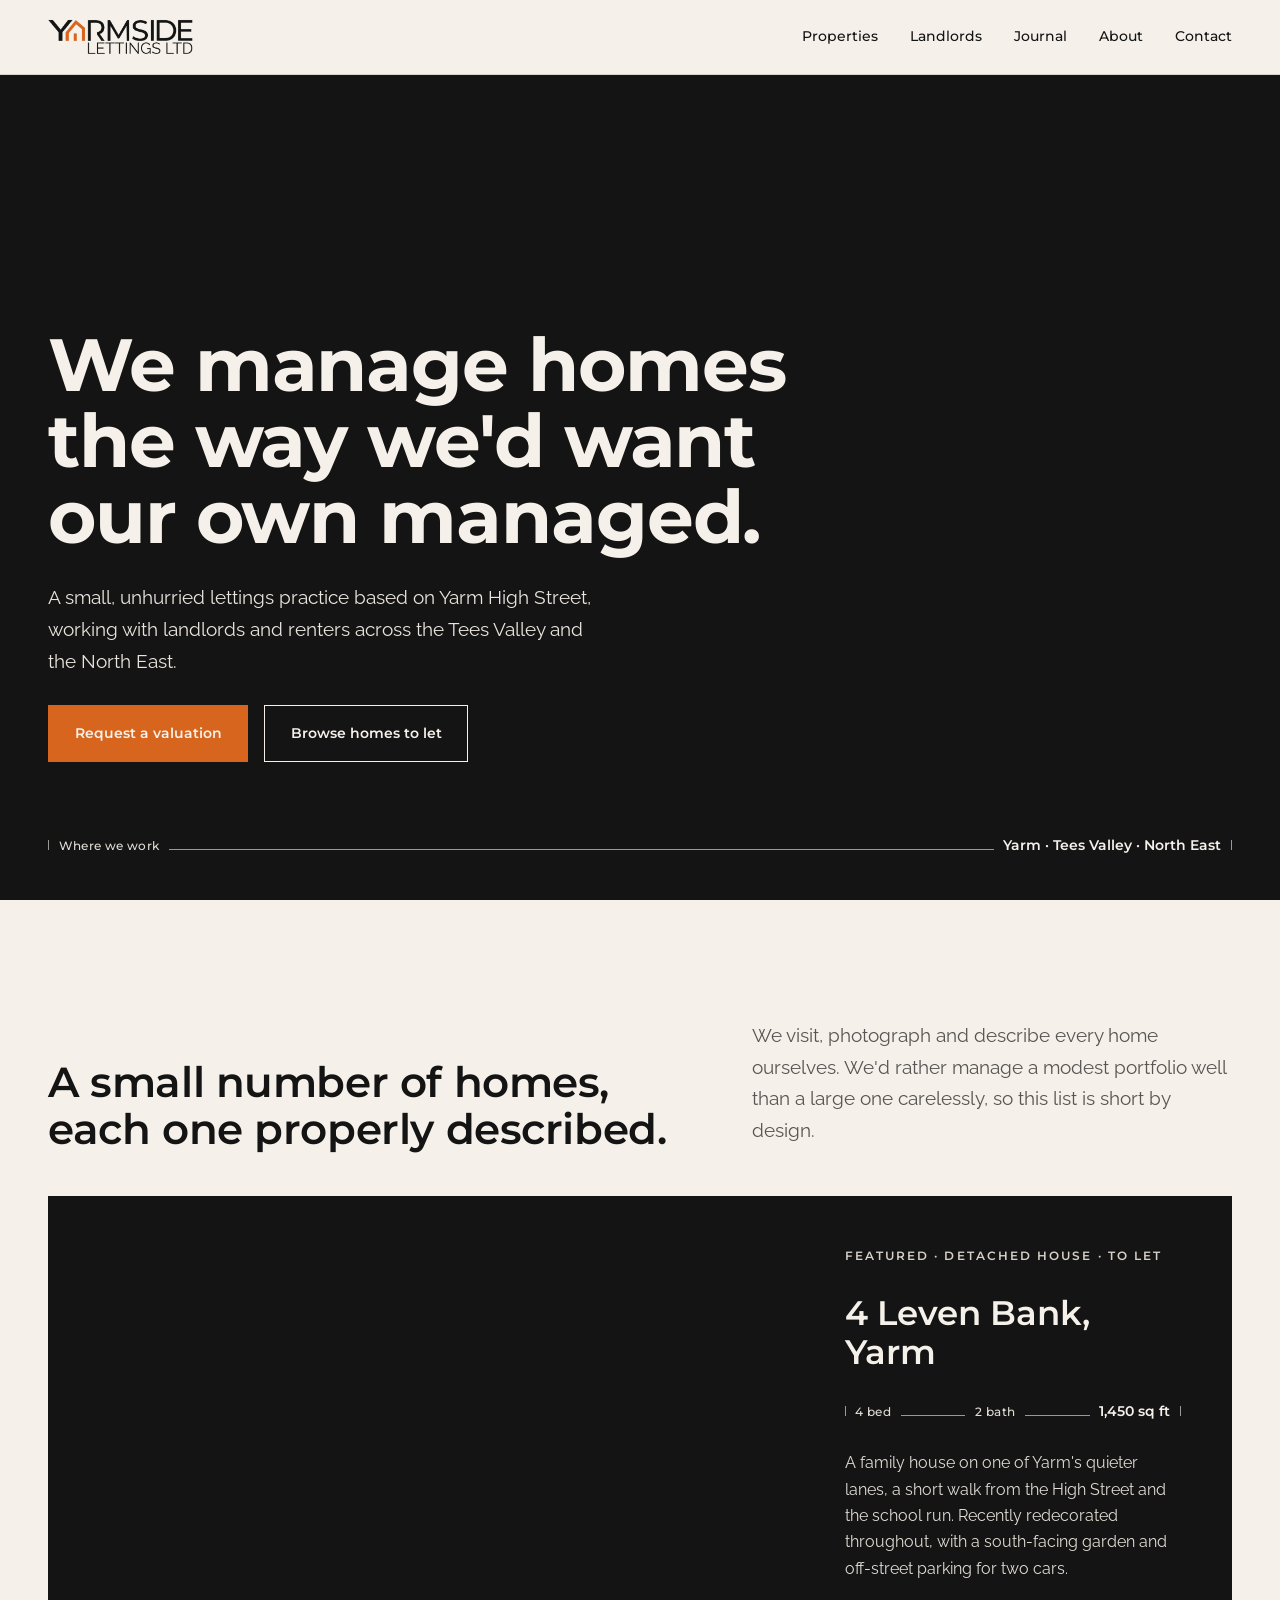
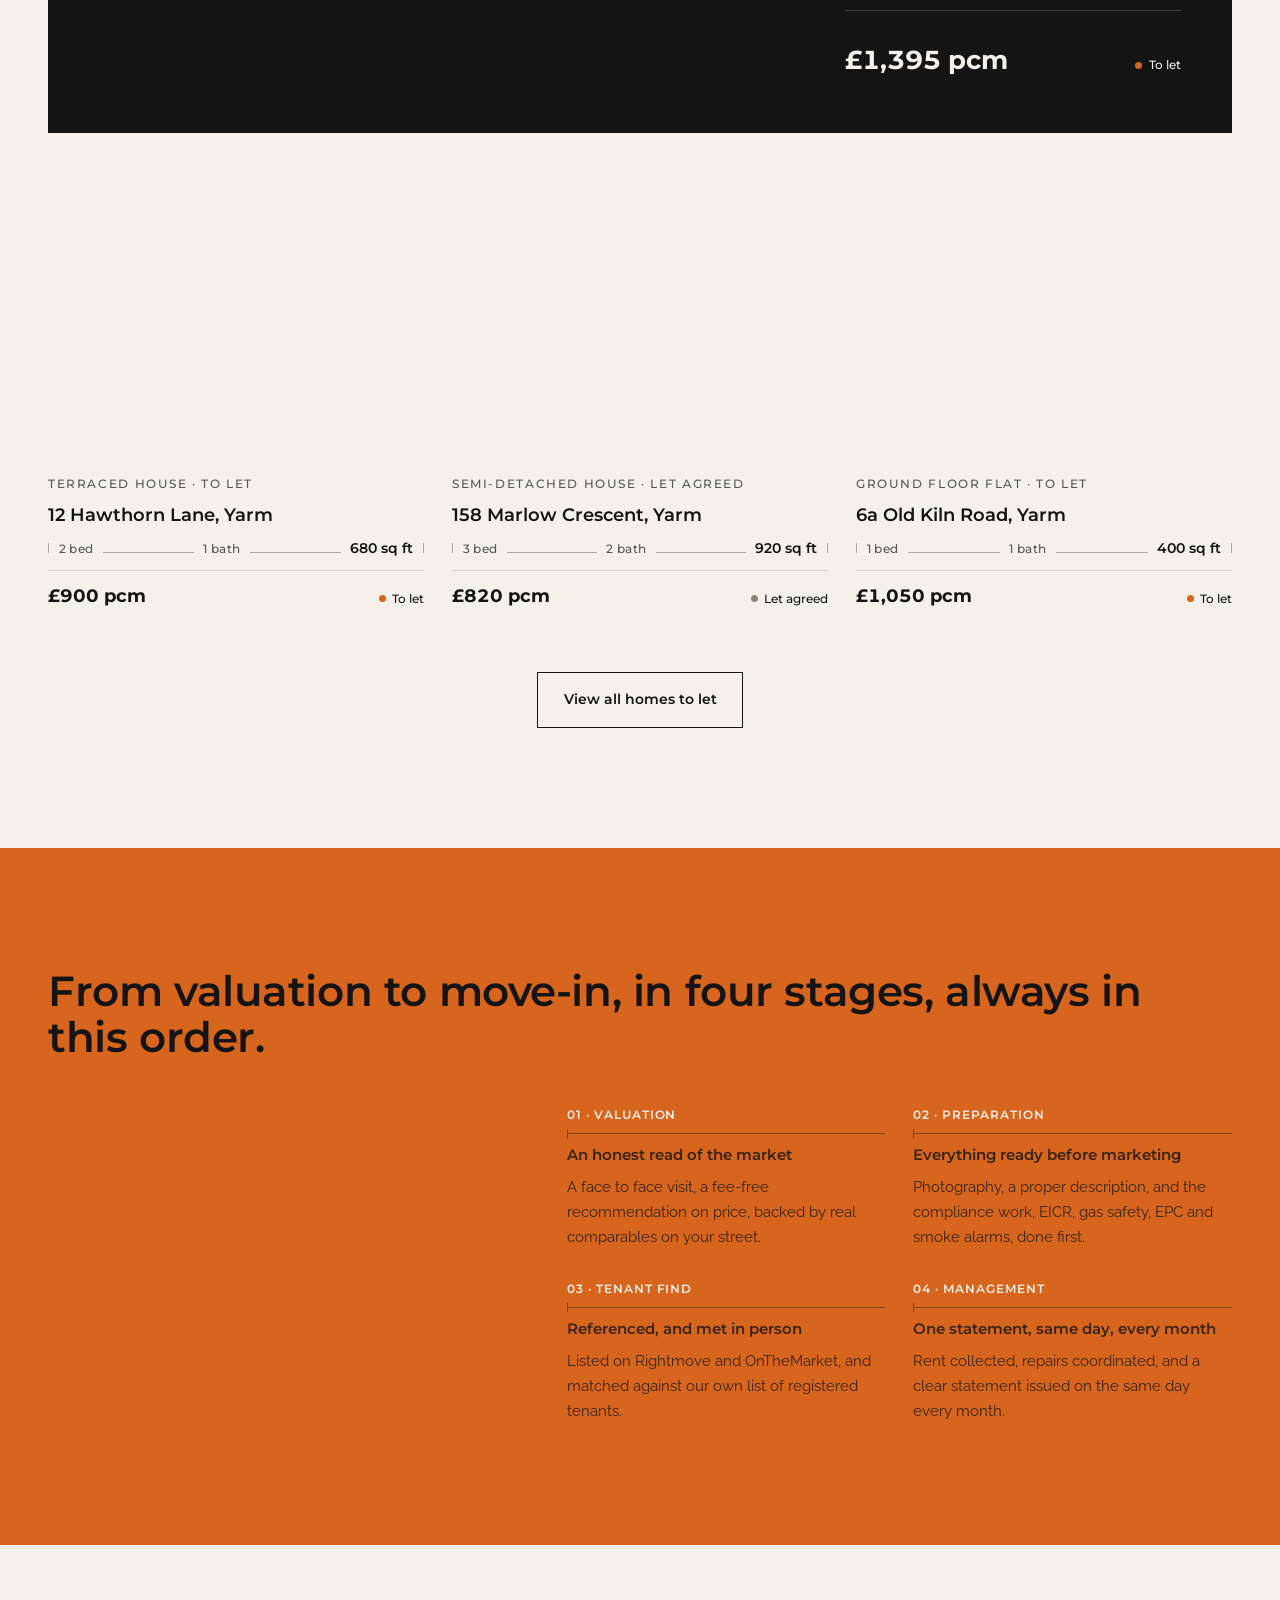
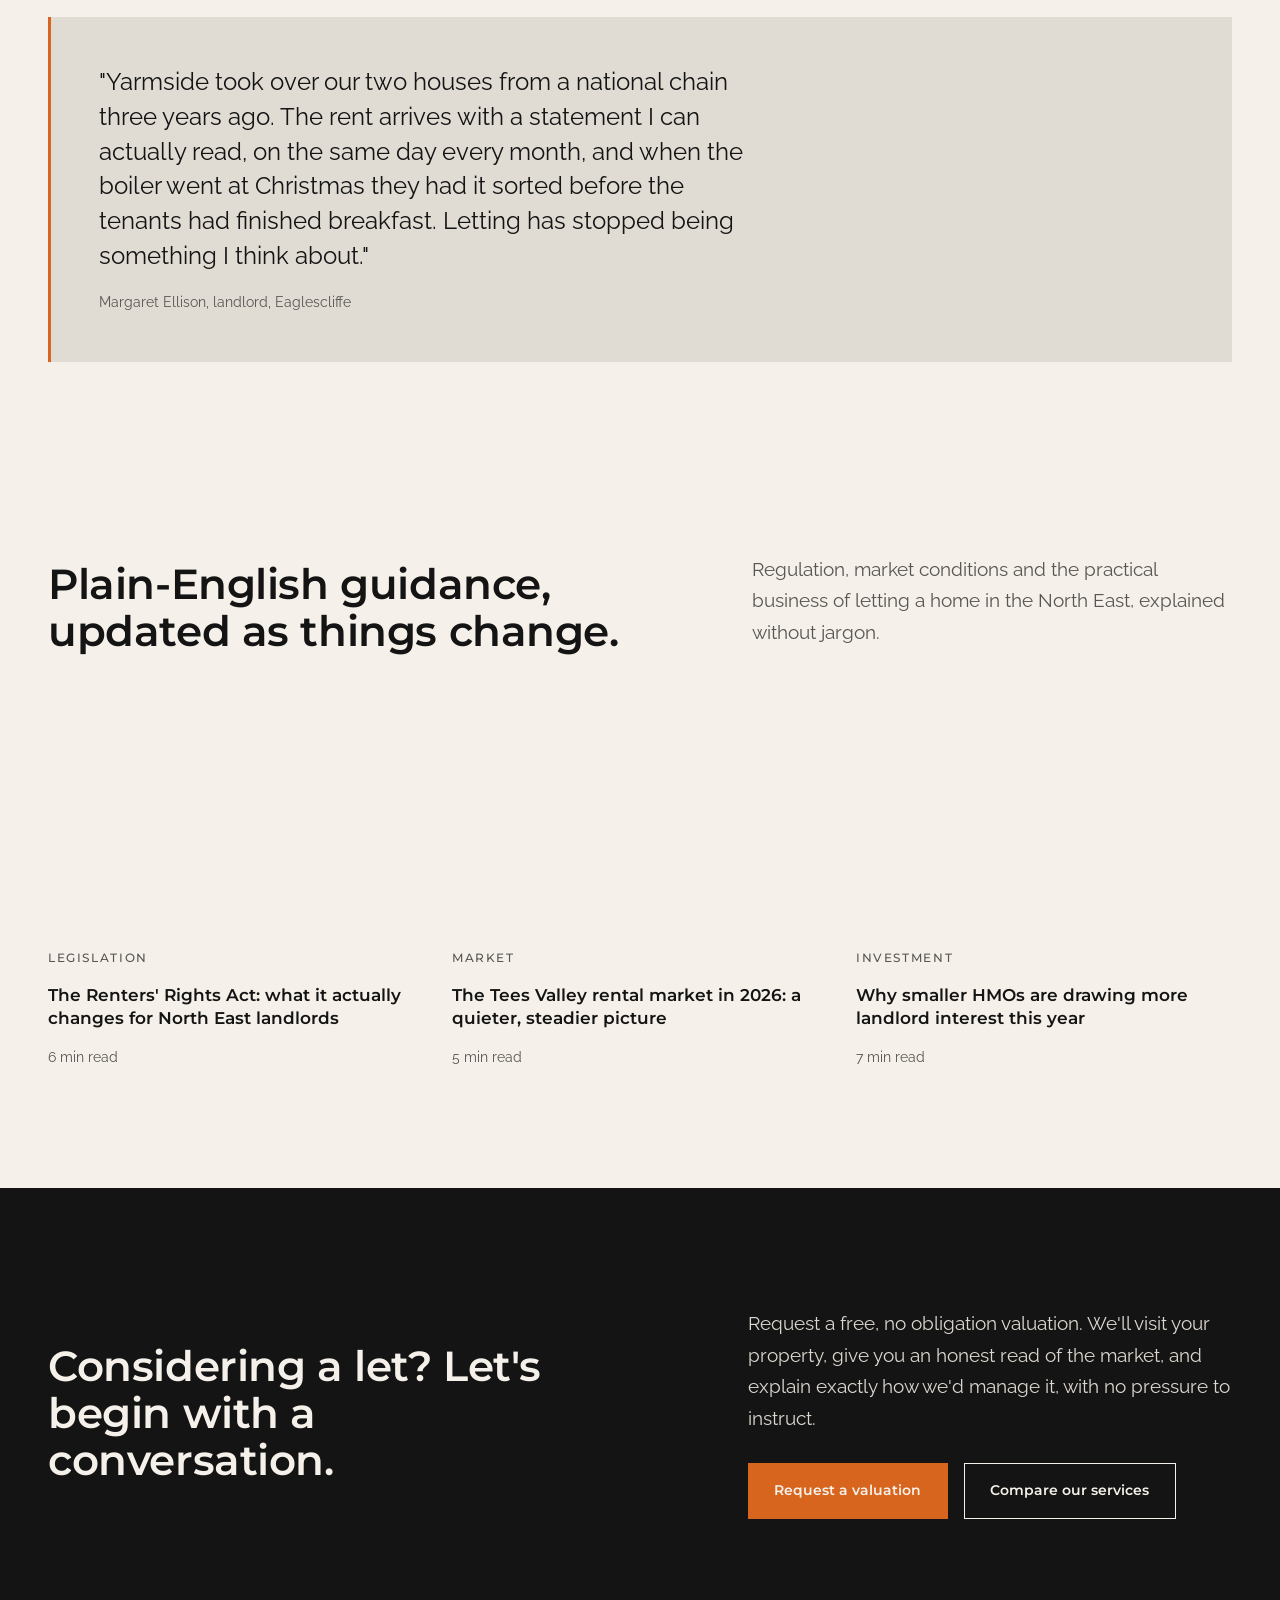
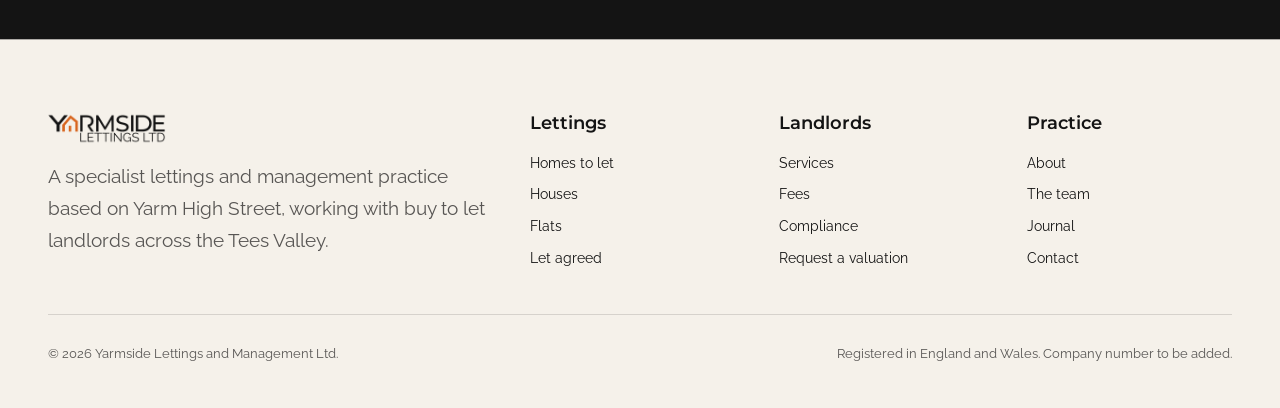
==== commit 9723eeb5: "Prevent stale styles during design review Sets CSS and JS to no-cache in _headers and netlify.toml a" ====
--- a/index.html
+++ b/index.html
@@ -3,33 +3,29 @@
 <head>
   <meta charset="utf-8">
   <meta name="viewport" content="width=device-width, initial-scale=1">
-  <title>Yarmside - letting and property management in the North East</title>
-  <meta name="description" content="A fresh new approach to letting and property management in the North East. Yarmside Lettings Ltd is based on the High Street, Yarm, letting and managing homes across the Tees Valley.">
+  <title>Yarmside - lettings and property management in Yarm and the Tees Valley</title>
+  <meta name="description" content="Yarmside is a lettings and property management practice on Yarm High Street, working with landlords and renters across the Tees Valley and the North East.">
 
   <link rel="preconnect" href="https://fonts.googleapis.com">
   <link rel="preconnect" href="https://fonts.gstatic.com" crossorigin>
-  <link href="https://fonts.googleapis.com/css2?family=Montserrat:wght@500;600;700&family=Raleway:ital,wght@0,400;0,500;1,400&display=swap" rel="stylesheet">
-
-  <link rel="icon" type="image/png" href="assets/yarmside-icon.png">
-  <link rel="stylesheet" href="css/styles.css?v=5">
+  <link href="https://fonts.googleapis.com/css2?family=Montserrat:wght@500;600;700&family=Raleway:wght@400;500&display=swap" rel="stylesheet">
+
+  <link rel="stylesheet" href="css/styles.css?v=2">
 </head>
-<body id="top">
+<body>
 
   <header class="site-header" id="siteHeader">
     <div class="wrap site-header__bar">
-      <nav class="nav nav--left" aria-label="Primary, left">
-        <a href="#properties">Properties</a>
-        <a href="#landlords">Landlords</a>
-      </nav>
-
-      <a class="logo" href="#top" aria-label="Yarmside Lettings Ltd, home">
-        <img class="logo__img" src="assets/yarmside-logo.png" alt="" width="1200" height="183">
-        <span class="logo__sub">Lettings Ltd</span>
+      <a class="logo" href="index.html" aria-label="Yarmside Lettings Ltd, home">
+        <img src="images/yarmside-logo.png" alt="Yarmside Lettings Ltd" width="1999" height="571">
       </a>
 
-      <nav class="nav nav--right" aria-label="Primary, right">
-        <a href="#journal">Journal</a>
-        <a href="#contact">Contact</a>
+      <nav class="nav" aria-label="Primary">
+        <a href="properties.html">Properties</a>
+        <a href="landlords.html">Landlords</a>
+        <a href="journal.html">Journal</a>
+        <a href="about.html">About</a>
+        <a href="contact.html">Contact</a>
       </nav>
 
       <button class="nav-toggle" id="navToggle" aria-expanded="false" aria-controls="navMobile">
@@ -38,252 +34,266 @@
     </div>
 
     <nav class="nav-mobile wrap" id="navMobile" aria-label="Primary, mobile">
-      <a href="#properties">Properties</a>
-      <a href="#landlords">Landlords</a>
-      <a href="#journal">Journal</a>
-      <a href="#contact">Contact</a>
+      <a href="properties.html">Properties</a>
+      <a href="landlords.html">Landlords</a>
+      <a href="journal.html">Journal</a>
+      <a href="about.html">About</a>
+      <a href="contact.html">Contact</a>
     </nav>
   </header>
 
   <main>
 
     <!-- Hero.
-         Stock photography from Unsplash as placeholder art direction: replace
-         with commissioned photography of Yarm before launch. -->
+         Stock photography from Unsplash as placeholder art direction: replace with
+         commissioned photography of Yarm High Street and managed homes before launch. -->
     <section class="hero">
-      <div class="wrap hero__grid">
-        <div class="hero__copy">
-          <h1 class="h1">A fresh new approach to <span class="accent">letting and property management</span> in the North East</h1>
-          <div class="btn-row">
-            <a class="btn btn--dark" href="#properties">For renters</a>
-            <a class="btn btn--outline" href="#landlords">For landlords</a>
-          </div>
-        </div>
-        <div class="hero__art frame">
-          <img src="https://unsplash.com/photos/k5MCYAJ9GEs/download?force=true&w=1600"
-               alt="Rooftops of brick terraced houses in a North East market town"
-               fetchpriority="high">
-        </div>
-      </div>
-
-      <!-- Stats: figures are illustrative placeholders, confirm before launch. -->
-      <div class="stats">
-        <div class="wrap stats__grid">
-          <div class="stat">
-            <span class="stat__value">22</span>
-            <span class="stat__label">Years letting in the Tees Valley</span>
-          </div>
-          <div class="stat">
-            <span class="stat__value">98%</span>
-            <span class="stat__label">Occupancy across managed portfolio</span>
-          </div>
-          <div class="stat">
-            <span class="stat__value">240+</span>
-            <span class="stat__label">Homes under management</span>
-          </div>
-          <div class="stat">
-            <span class="stat__value">4.9</span>
-            <span class="stat__label">Average landlord rating &middot; 184 reviews</span>
-          </div>
-        </div>
+      <div class="hero__media">
+        <img src="https://unsplash.com/photos/k5MCYAJ9GEs/download?force=true&w=2000"
+             alt="A street of brick buildings in a small market town"
+             fetchpriority="high">
+      </div>
+
+      <div class="wrap hero__inner">
+        <h1 class="h1">We manage homes the way we'd want our own managed.</h1>
+        <p class="hero__lede">A small, unhurried lettings practice based on Yarm High Street, working with landlords and renters across the Tees Valley and the North East.</p>
+        <div class="btn-row">
+          <a class="btn btn--primary" href="contact.html">Request a valuation</a>
+          <a class="btn btn--ghost-light" href="properties.html">Browse homes to let</a>
+        </div>
+        <p class="dim-line dim-line--light hero__foot">
+          <span class="dim-line__label">Where we work</span>
+          <span class="dim-line__rule"></span>
+          <span class="dim-line__value">Yarm &middot; Tees Valley &middot; North East</span>
+        </p>
       </div>
     </section>
 
     <!-- Selected homes -->
-    <section class="section listings" id="properties">
+    <section class="section listings">
       <div class="wrap">
         <div class="section-head">
-          <h2 class="h2">Selected homes to let.</h2>
-          <div class="section-head__side">
-            <p class="lede">Each home on our books is visited, photographed and described in person &mdash; never templated. We work with a deliberately small number of properties so we can give each one the attention it deserves.</p>
-          </div>
+          <div class="section-head__titles">
+            <h2 class="h2">A small number of homes, each one properly described.</h2>
+          </div>
+          <p class="lede">We visit, photograph and describe every home ourselves. We'd rather manage a modest portfolio well than a large one carelessly, so this list is short by design.</p>
         </div>
 
         <!-- Placeholder listings: addresses, specs, prices and photography are
              illustrative and must be replaced with real instructions. -->
+        <a class="featured" href="property.html">
+          <div class="frame featured__art">
+            <img src="https://unsplash.com/photos/wDTIGTomUlw/download?force=true&w=1600"
+                 alt="Brown and white houses along a residential street"
+                 loading="lazy">
+          </div>
+          <div class="featured__body">
+            <p class="featured__tag">Featured &middot; Detached house &middot; To let</p>
+            <p class="featured__title">4 Leven Bank, Yarm</p>
+            <p class="dim-line dim-line--light">
+              <span class="dim-line__label">4 bed</span>
+              <span class="dim-line__rule"></span>
+              <span class="dim-line__label">2 bath</span>
+              <span class="dim-line__rule"></span>
+              <span class="dim-line__value">1,450 sq ft</span>
+            </p>
+            <p class="featured__desc">A family house on one of Yarm's quieter lanes, a short walk from the High Street and the school run. Recently redecorated throughout, with a south-facing garden and off-street parking for two cars.</p>
+            <p class="featured__price">
+              <strong class="tabular">&pound;1,395 pcm</strong>
+              <span class="status status--let">To let</span>
+            </p>
+          </div>
+        </a>
+
         <div class="card-grid">
 
-          <div class="property">
+          <a class="property" href="properties.html">
             <div class="frame property__art">
               <img src="https://unsplash.com/photos/QsKDoRPsnIE/download?force=true&w=1200"
                    alt="Brown brick house beside green trees"
                    loading="lazy">
             </div>
-            <p class="property__meta">
-              <span class="property__type">House &middot; To let</span>
-              <span class="property__avail">Available 1 June</span>
-            </p>
-            <h3 class="property__name">12 Hawthorn Lane</h3>
-            <p class="property__facts">
-              <span class="property__specs">2 Bed &middot; 2 Bath &middot; 680 sq ft</span>
-              <span class="property__price tabular">&pound;900 pcm</span>
-            </p>
-          </div>
-
-          <div class="property">
+            <div class="property__body">
+              <p class="property__tag">Terraced house &middot; To let</p>
+              <h3 class="h3">12 Hawthorn Lane, Yarm</h3>
+              <p class="dim-line">
+                <span class="dim-line__label">2 bed</span>
+                <span class="dim-line__rule"></span>
+                <span class="dim-line__label">1 bath</span>
+                <span class="dim-line__rule"></span>
+                <span class="dim-line__value">680 sq ft</span>
+              </p>
+              <p class="property__price">
+                <strong class="tabular">&pound;900 pcm</strong>
+                <span class="status status--let">To let</span>
+              </p>
+            </div>
+          </a>
+
+          <a class="property" href="properties.html">
             <div class="frame property__art">
               <img src="https://unsplash.com/photos/Y4ckjTPdWks/download?force=true&w=1200"
                    alt="Brown brick house under a blue sky"
                    loading="lazy">
             </div>
-            <p class="property__meta">
-              <span class="property__type">House &middot; To let</span>
-              <span class="property__avail">Available now</span>
-            </p>
-            <h3 class="property__name">158 Marlow Crescent</h3>
-            <p class="property__facts">
-              <span class="property__specs">3 Bed &middot; 2 Bath &middot; 825 sq ft</span>
-              <span class="property__price tabular">&pound;950 pcm</span>
-            </p>
-          </div>
-
-          <div class="property">
+            <div class="property__body">
+              <p class="property__tag">Semi-detached house &middot; Let agreed</p>
+              <h3 class="h3">158 Marlow Crescent, Yarm</h3>
+              <p class="dim-line">
+                <span class="dim-line__label">3 bed</span>
+                <span class="dim-line__rule"></span>
+                <span class="dim-line__label">2 bath</span>
+                <span class="dim-line__rule"></span>
+                <span class="dim-line__value">920 sq ft</span>
+              </p>
+              <p class="property__price">
+                <strong class="tabular">&pound;820 pcm</strong>
+                <span class="status status--agreed">Let agreed</span>
+              </p>
+            </div>
+          </a>
+
+          <a class="property" href="properties.html">
             <div class="frame property__art">
               <img src="https://unsplash.com/photos/TL9KWu6T0qE/download?force=true&w=1200"
                    alt="White house beside a quiet road"
                    loading="lazy">
             </div>
-            <p class="property__meta">
-              <span class="property__type">Flat &middot; To let</span>
-              <span class="property__avail">Available now</span>
-            </p>
-            <h3 class="property__name">6a Old Kiln Road</h3>
-            <p class="property__facts">
-              <span class="property__specs">1 Bed &middot; 1 Bath &middot; 400 sq ft</span>
-              <span class="property__price tabular">&pound;1,050 pcm</span>
-            </p>
-          </div>
-
-        </div>
-      </div>
-    </section>
-
-    <!-- For the landlords -->
-    <section class="band" id="landlords">
-      <div class="wrap band__grid">
-        <div class="frame band__art">
-          <img src="https://images.unsplash.com/photo-1554995207-c18c203602cb?auto=format&fit=crop&w=1200&q=80"
-               alt="Calm, neutral dining room with a wooden table and natural light"
-               loading="lazy">
-        </div>
-        <div class="band__copy">
-          <h2 class="h2">For the landlords</h2>
-          <p class="lede">Our managed service includes everything from sourcing and referencing tenants, to handling compliance, mid-tenancy inspections, repairs co-ordination, and end-of-tenancy reconciliation &mdash; supported by a dedicated property manager who knows your home and your tenant by name.</p>
-          <div class="band__stats">
-            <div>
-              <p class="band__stat-value">14 Days</p>
-              <p class="band__stat-label">Average time-to-let</p>
-            </div>
-            <div>
-              <p class="band__stat-value">&pound;0</p>
-              <p class="band__stat-label">Set-up fee on full management</p>
-            </div>
-          </div>
-          <a class="btn btn--dark" href="#contact">Our landlord services</a>
-        </div>
-      </div>
-    </section>
-
-    <!-- What renting should be like -->
-    <section class="section">
+            <div class="property__body">
+              <p class="property__tag">Ground floor flat &middot; To let</p>
+              <h3 class="h3">6a Old Kiln Road, Yarm</h3>
+              <p class="dim-line">
+                <span class="dim-line__label">1 bed</span>
+                <span class="dim-line__rule"></span>
+                <span class="dim-line__label">1 bath</span>
+                <span class="dim-line__rule"></span>
+                <span class="dim-line__value">400 sq ft</span>
+              </p>
+              <p class="property__price">
+                <strong class="tabular">&pound;1,050 pcm</strong>
+                <span class="status status--let">To let</span>
+              </p>
+            </div>
+          </a>
+
+        </div>
+
+        <div class="listings__more">
+          <a class="btn btn--ghost" href="properties.html">View all homes to let</a>
+        </div>
+      </div>
+    </section>
+
+    <!-- How a tenancy runs -->
+    <section class="section process-section">
       <div class="wrap">
         <div class="section-head">
-          <h2 class="h2">What renting should be like</h2>
-        </div>
-
-        <div class="steps">
-          <div class="step">
-            <span class="step__number">01</span>
-            <p class="step__title">Valuation</p>
-            <p>A face-to-face visit, an honest rental appraisal, and a recommendation on positioning &mdash; backed by twenty-two years of comparables.</p>
-          </div>
-          <div class="step">
-            <span class="step__number">02</span>
-            <p class="step__title">Preparation</p>
-            <p>Photography, descriptions, compliance checks (EICR, gas, EPC, smoke alarms) and any pre-tenancy works &mdash; coordinated end to end.</p>
-          </div>
-          <div class="step">
-            <span class="step__number">03</span>
-            <p class="step__title">Tenant find</p>
-            <p>Marketed on Rightmove, OnTheMarket and our own list. Tenants referenced through HomeLet, vetted in person, matched to the property.</p>
-          </div>
-          <div class="step">
-            <span class="step__number">04</span>
-            <p class="step__title">Management</p>
-            <p>Rent collection, quarterly inspections, repair coordination, statement issued on the same day &mdash; every month, without fail.</p>
+          <div class="section-head__titles">
+            <h2 class="h2">From valuation to move-in, in four stages, always in this order.</h2>
+          </div>
+        </div>
+
+        <div class="process-grid">
+          <div class="frame process-grid__art">
+            <img src="https://images.unsplash.com/photo-1554995207-c18c203602cb?auto=format&fit=crop&w=1200&q=80"
+                 alt="Calm, neutral living room with natural light"
+                 loading="lazy">
+          </div>
+
+          <div class="stages">
+            <div class="stage">
+              <span class="stage__index">01 &middot; Valuation</span>
+              <div class="stage__rule"></div>
+              <p class="stage__title">An honest read of the market</p>
+              <p>A face to face visit, a fee-free recommendation on price, backed by real comparables on your street.</p>
+            </div>
+            <div class="stage">
+              <span class="stage__index">02 &middot; Preparation</span>
+              <div class="stage__rule"></div>
+              <p class="stage__title">Everything ready before marketing</p>
+              <p>Photography, a proper description, and the compliance work, EICR, gas safety, EPC and smoke alarms, done first.</p>
+            </div>
+            <div class="stage">
+              <span class="stage__index">03 &middot; Tenant find</span>
+              <div class="stage__rule"></div>
+              <p class="stage__title">Referenced, and met in person</p>
+              <p>Listed on Rightmove and OnTheMarket, and matched against our own list of registered tenants.</p>
+            </div>
+            <div class="stage">
+              <span class="stage__index">04 &middot; Management</span>
+              <div class="stage__rule"></div>
+              <p class="stage__title">One statement, same day, every month</p>
+              <p>Rent collected, repairs coordinated, and a clear statement issued on the same day every month.</p>
+            </div>
           </div>
         </div>
       </div>
     </section>
 
     <!-- Testimonial (illustrative for proposal: replace with a real quote before launch) -->
-    <section class="section--tight">
+    <section class="section section--tight">
       <div class="wrap">
         <blockquote class="testimonial">
-          <p class="testimonial__quote">&ldquo;Yarmside took over two properties from a national agent three years ago. Vacancy is down, rents are up, and I now receive one clear statement on the same day each month. They have made the entire business of letting feel quiet.&rdquo;</p>
-          <cite class="testimonial__cite">
-            <span class="testimonial__name">Brian Huges</span>
-            <span class="testimonial__role">Landlord &middot; Yarm</span>
-          </cite>
+          <p class="testimonial__quote">"Yarmside took over our two houses from a national chain three years ago. The rent arrives with a statement I can actually read, on the same day every month, and when the boiler went at Christmas they had it sorted before the tenants had finished breakfast. Letting has stopped being something I think about."</p>
+          <cite class="testimonial__cite">Margaret Ellison, landlord, Eaglescliffe</cite>
         </blockquote>
       </div>
     </section>
 
-    <!-- Reading for landlords -->
-    <section class="section journal-section" id="journal">
+    <!-- Journal -->
+    <section class="section journal-section">
       <div class="wrap">
         <div class="section-head">
-          <h2 class="h2">Reading for landlords.</h2>
-          <div class="section-head__side">
-            <p class="lede">Plain-English guidance on changing regulation, market conditions, and the practical business of letting a home in the North East.</p>
-            <a class="text-link" href="#contact">Read more updates</a>
-          </div>
+          <div class="section-head__titles">
+            <h2 class="h2">Plain-English guidance, updated as things change.</h2>
+          </div>
+          <p class="lede">Regulation, market conditions and the practical business of letting a home in the North East, explained without jargon.</p>
         </div>
 
         <div class="journal-grid">
-          <div class="article">
+          <a class="article" href="journal.html">
             <div class="frame article__art">
-              <img src="https://unsplash.com/photos/wDTIGTomUlw/download?force=true&w=1200"
-                   alt="Brown and white houses along a residential street"
-                   loading="lazy">
-            </div>
-            <p class="kicker">Market &middot; May 2026</p>
-            <h3 class="article__title">The Tees Valley rental market is rebalancing. Here's what that means for your portfolio.</h3>
-            <p class="article__meta">12 min read</p>
-          </div>
-          <div class="article">
+              <img src="https://unsplash.com/photos/Vl0QaoLmHNE/download?force=true&w=1200"
+                   alt="White wooden sash window"
+                   loading="lazy">
+            </div>
+            <p class="property__tag">Legislation</p>
+            <h3 class="article__title">The Renters' Rights Act: what it actually changes for North East landlords</h3>
+            <p class="article__meta">6 min read</p>
+          </a>
+          <a class="article" href="journal.html">
             <div class="frame article__art">
               <img src="https://unsplash.com/photos/f4kqEia-mPc/download?force=true&w=1200"
                    alt="Cars parked outside a row of brick houses"
                    loading="lazy">
             </div>
-            <p class="kicker">Legislation</p>
-            <h3 class="article__title">Renters' Rights Act &mdash; a practical guide for North East landlords</h3>
-            <p class="article__meta">6 min read</p>
-          </div>
-          <div class="article">
+            <p class="property__tag">Market</p>
+            <h3 class="article__title">The Tees Valley rental market in 2026: a quieter, steadier picture</h3>
+            <p class="article__meta">5 min read</p>
+          </a>
+          <a class="article" href="journal.html">
             <div class="frame article__art">
-              <img src="https://unsplash.com/photos/Vl0QaoLmHNE/download?force=true&w=1200"
-                   alt="White wooden sash window on a brick house"
-                   loading="lazy">
-            </div>
-            <p class="kicker">Investment</p>
-            <h3 class="article__title">Why HMOs in Stockton are quietly outperforming flats in Newcastle</h3>
-            <p class="article__meta">9 min read</p>
-          </div>
+              <img src="https://images.unsplash.com/photo-1560448204-e02f11c3d0e2?auto=format&fit=crop&w=1200&q=80"
+                   alt="Compact, tidy apartment interior with a dining table"
+                   loading="lazy">
+            </div>
+            <p class="property__tag">Investment</p>
+            <h3 class="article__title">Why smaller HMOs are drawing more landlord interest this year</h3>
+            <p class="article__meta">7 min read</p>
+          </a>
         </div>
       </div>
     </section>
 
     <!-- CTA -->
-    <section class="cta" id="contact">
+    <section class="section cta">
       <div class="wrap cta__grid">
-        <h2 class="h2">Considering a let? <em>Let's begin with a conversation.</em></h2>
+        <h2 class="h2">Considering a let? Let's begin with a conversation.</h2>
         <div class="cta__panel">
-          <p class="lede">Request a free, no-obligation rental valuation. We'll visit your property, give you our honest read of the market, and explain exactly how we'd manage it &mdash; with no pressure to instruct.</p>
+          <p class="lede">Request a free, no obligation valuation. We'll visit your property, give you an honest read of the market, and explain exactly how we'd manage it, with no pressure to instruct.</p>
           <div class="btn-row">
-            <a class="btn btn--dark" href="mailto:enquiries@yarmside.co.uk?subject=Valuation%20request">Request valuation</a>
-            <a class="btn btn--outline" href="#landlords">Compare services</a>
+            <a class="btn btn--primary" href="contact.html">Request a valuation</a>
+            <a class="btn btn--ghost-light" href="landlords.html">Compare our services</a>
           </div>
         </div>
       </div>
@@ -294,47 +304,44 @@
   <footer class="site-footer">
     <div class="wrap">
       <div class="footer-grid">
-        <div class="footer-brand">
-          <span class="logo" aria-hidden="true">
-            <img class="logo__img" src="assets/yarmside-logo.png" alt="" width="1200" height="183">
-            <span class="logo__sub">Lettings Ltd</span>
+        <div class="footer-col">
+                  <span class="logo">
+            <img src="images/yarmside-logo.png" alt="" width="1999" height="571">
           </span>
-          <p>A specialist lettings and management practice based on the High Street, Yarm. Buy-to-let landlords have trusted us with their property since 2004.</p>
+          <p class="lede">A specialist lettings and management practice based on Yarm High Street, working with buy to let landlords across the Tees Valley.</p>
         </div>
         <div class="footer-col">
-          <h3>Lettings</h3>
+          <h3 class="h3">Lettings</h3>
           <ul>
-            <li><a href="#properties">All properties</a></li>
-            <li><a href="#properties">Houses</a></li>
-            <li><a href="#properties">Apartments</a></li>
-            <li><a href="#properties">Let agreed</a></li>
-            <li><a href="#contact">Tenant guide</a></li>
+            <li><a href="properties.html">Homes to let</a></li>
+            <li><a href="properties.html">Houses</a></li>
+            <li><a href="properties.html">Flats</a></li>
+            <li><a href="properties.html">Let agreed</a></li>
           </ul>
         </div>
         <div class="footer-col">
-          <h3>Landlords</h3>
+          <h3 class="h3">Landlords</h3>
           <ul>
-            <li><a href="#landlords">Services</a></li>
-            <li><a href="#landlords">Fee guide</a></li>
-            <li><a href="#landlords">Compliance</a></li>
-            <li><a href="#contact">Valuation</a></li>
-            <li><a href="#contact">Landlord login</a></li>
+            <li><a href="landlords.html">Services</a></li>
+            <li><a href="landlords.html">Fees</a></li>
+            <li><a href="landlords.html">Compliance</a></li>
+            <li><a href="contact.html">Request a valuation</a></li>
           </ul>
         </div>
         <div class="footer-col">
-          <h3>Practice</h3>
+          <h3 class="h3">Practice</h3>
           <ul>
-            <li><a href="#top">About</a></li>
-            <li><a href="#top">The team</a></li>
-            <li><a href="#journal">Journal</a></li>
-            <li><a href="#contact">Contact</a></li>
-            <li><a href="#contact">Careers</a></li>
+            <li><a href="about.html">About</a></li>
+            <li><a href="about.html">The team</a></li>
+            <li><a href="journal.html">Journal</a></li>
+            <li><a href="contact.html">Contact</a></li>
           </ul>
         </div>
       </div>
 
       <div class="footer-legal">
-        <span>&copy; 2026 Yarmside Lettings &amp; Management Ltd. Registered in England, No. 04839271.</span>
+        <span>&copy; 2026 Yarmside Lettings and Management Ltd.</span>
+        <span>Registered in England and Wales. Company number to be added.</span>
       </div>
     </div>
   </footer>
--- a/css/styles.css
+++ b/css/styles.css
@@ -1,15 +1,8 @@
 /* ==========================================================================
    Yarmside — shared stylesheet
-   Design v2: cream editorial layout with centred lockup header, stats band,
-   orange landlord panel, numbered process columns and orange CTA band.
-
-   Brand (from Yarmside Brand Guidelines, June 2026):
-     yarmside orange  #d8651e
-     dark grey        #141414
-     orange cream     #f5f1ea
-     grey orange      #8e867a
-   Montserrat for headlines (Bold/SemiBold, Medium for supporting lines),
-   Raleway for body copy (Regular, Medium for emphasis).
+   Tokens: colour + type + spacing.
+   Signature device: the dimension line (.dim-line).
+   Image-led layout: full-bleed hero, large photography, asymmetric bays.
    ========================================================================== */
 
 :root {
@@ -19,14 +12,16 @@
   --cream: #f5f1ea;
   --grey-orange: #8e867a;
 
-  /* Percentage tints of the four brand colours (permitted by the guidelines) */
+  /* Tints derived from the four brand colours only */
   --orange-deep: color-mix(in srgb, var(--orange) 85%, var(--dark));
-  --ink-70: color-mix(in srgb, var(--dark) 72%, var(--cream));
-  --ink-55: color-mix(in srgb, var(--dark) 55%, var(--cream));
-  --rule: color-mix(in srgb, var(--dark) 16%, var(--cream));
-  --rule-strong: color-mix(in srgb, var(--dark) 34%, var(--cream));
-  --cream-on-orange: color-mix(in srgb, var(--cream) 92%, var(--orange));
-  --img-fallback: color-mix(in srgb, var(--grey-orange) 30%, var(--cream));
+  --dark-tint-70: color-mix(in srgb, var(--dark) 70%, var(--cream));
+  --dark-tint-45: color-mix(in srgb, var(--dark) 45%, var(--cream));
+  --rule: color-mix(in srgb, var(--dark) 14%, var(--cream));
+  --rule-strong: color-mix(in srgb, var(--dark) 32%, var(--cream));
+  --cream-tint-70: color-mix(in srgb, var(--cream) 70%, var(--dark));
+  --grey-orange-tint-20: color-mix(in srgb, var(--grey-orange) 20%, var(--cream));
+  --grey-orange-tint-45: color-mix(in srgb, var(--grey-orange) 45%, var(--cream));
+  --img-fallback: color-mix(in srgb, var(--grey-orange) 35%, var(--cream));
 
   --font-display: 'Montserrat', 'Segoe UI', Arial, sans-serif;
   --font-body: 'Raleway', 'Segoe UI', Arial, sans-serif;
@@ -36,9 +31,10 @@
   --space-3: 1.75rem;
   --space-4: 2.75rem;
   --space-5: 4.5rem;
-  --space-6: 7rem;
-
-  --max: 78rem;
+  --space-6: 7.5rem;
+
+  --max: 82rem;
+  --tick: 10px;
 }
 
 /* ---- Reset ---------------------------------------------------------- */
@@ -52,15 +48,6 @@
 html {
   -webkit-text-size-adjust: 100%;
   scroll-behavior: smooth;
-}
-
-/* One-page anchors land clear of the sticky header */
-section[id],
-[id="properties"],
-[id="landlords"],
-[id="journal"],
-[id="contact"] {
-  scroll-margin-top: 5.5rem;
 }
 
 body {
@@ -108,16 +95,15 @@
 a:focus-visible,
 button:focus-visible,
 input:focus-visible,
-select:focus-visible,
 textarea:focus-visible {
   outline: 2px solid var(--orange);
   outline-offset: 3px;
   border-radius: 1px;
 }
 
-.band a:focus-visible,
+.hero a:focus-visible,
 .cta a:focus-visible {
-  outline-color: var(--dark);
+  outline-color: var(--cream);
 }
 
 /* ---- Type scale ------------------------------------------------------- */
@@ -125,21 +111,17 @@
 .h1 {
   font-family: var(--font-display);
   font-weight: 700;
-  letter-spacing: -0.02em;
-  line-height: 1.04;
-  font-size: clamp(2.5rem, 1.3rem + 5vw, 4.6rem);
-}
-
-.h1 .accent {
-  color: var(--orange);
+  letter-spacing: -0.015em;
+  line-height: 1.03;
+  font-size: clamp(2.4rem, 1.2rem + 5.6vw, 4.6rem);
 }
 
 .h2 {
   font-family: var(--font-display);
   font-weight: 600;
   letter-spacing: -0.01em;
-  line-height: 1.08;
-  font-size: clamp(1.9rem, 1.3rem + 2.6vw, 3rem);
+  line-height: 1.12;
+  font-size: clamp(1.7rem, 1.25rem + 2.2vw, 2.6rem);
 }
 
 .h3 {
@@ -150,17 +132,9 @@
 }
 
 .lede {
-  font-size: clamp(1rem, 0.95rem + 0.35vw, 1.15rem);
+  font-size: clamp(1rem, 0.94rem + 0.4vw, 1.2rem);
   max-width: 36rem;
-  color: var(--ink-70);
-}
-
-.kicker {
-  font-family: var(--font-display);
-  font-weight: 600;
-  font-size: 0.7rem;
-  letter-spacing: 0.16em;
-  text-transform: uppercase;
+  color: var(--dark-tint-70);
 }
 
 .tabular {
@@ -183,94 +157,79 @@
   padding-block: var(--space-5);
 }
 
-/* Split section head: big title left, supporting copy right */
 .section-head {
   display: flex;
   flex-direction: column;
   gap: var(--space-2);
   margin-bottom: var(--space-4);
-}
-
-.section-head .h2 {
-  max-width: 14ch;
-}
-
-.section-head__side {
-  display: flex;
-  flex-direction: column;
-  align-items: flex-start;
-  gap: var(--space-2);
 }
 
 @media (min-width: 56rem) {
   .section-head {
     flex-direction: row;
-    align-items: flex-start;
+    align-items: flex-end;
     justify-content: space-between;
     gap: var(--space-5);
   }
 
-  .section-head__side {
+  .section-head .lede {
     max-width: 30rem;
-    padding-top: 0.5rem;
-  }
-}
-
-.text-link {
-  font-family: var(--font-display);
-  font-weight: 600;
-  font-size: 0.85rem;
-  border-bottom: 2px solid var(--orange);
-  padding-bottom: 0.15rem;
-}
-
-.text-link:hover {
-  color: var(--orange);
+    padding-bottom: 0.35rem;
+  }
+}
+
+.section-head__titles {
+  display: flex;
+  flex-direction: column;
+  gap: 0.75rem;
 }
 
 /* ---- Header / nav ------------------------------------------------------ */
 
 .site-header {
-  background: var(--cream);
-  border-bottom: 1px solid var(--rule);
-  position: sticky;
+  position: fixed;
+  inset-inline: 0;
   top: 0;
   z-index: 50;
+  background: var(--cream);
+  box-shadow: 0 1px 0 var(--rule);
 }
 
 .site-header__bar {
-  display: grid;
-  grid-template-columns: 1fr auto 1fr;
+  display: flex;
   align-items: center;
-  padding-block: 0.9rem;
-  gap: var(--space-2);
+  justify-content: space-between;
+  padding-block: var(--space-2);
+}
+
+.logo {
+  display: inline-flex;
+  align-items: center;
+}
+
+/* Supplied brand file only. Minimum on-screen width per guidelines: 120px. */
+.logo img {
+  height: 2.6rem;
+  width: auto;
+  background: none;
 }
 
 .nav {
   display: none;
 }
 
-@media (min-width: 52rem) {
+@media (min-width: 48rem) {
   .nav {
     display: flex;
-    gap: clamp(1.1rem, 2.2vw, 2.25rem);
+    gap: clamp(1.25rem, 2.5vw, 2.5rem);
     font-family: var(--font-display);
     font-weight: 500;
-    font-size: 0.85rem;
-  }
-
-  .nav--left { justify-self: start; }
-  .nav--right { justify-self: end; }
+    font-size: 0.88rem;
+  }
 
   .nav a {
     position: relative;
     padding-block: 0.3rem;
-    color: var(--ink-70);
-  }
-
-  .nav a:hover,
-  .nav a[aria-current="page"] {
-    color: var(--dark);
   }
 
   .nav a::after {
@@ -278,7 +237,7 @@
     position: absolute;
     left: 0;
     right: 0;
-    bottom: -2px;
+    bottom: -1px;
     height: 2px;
     background: var(--orange);
     transform: scaleX(0);
@@ -293,46 +252,15 @@
   }
 }
 
-/* Centred logo lockup: wordmark over a letter-spaced sub-line */
-.logo {
-  grid-column: 2;
-  justify-self: center;
+.nav-toggle {
   display: inline-flex;
-  flex-direction: column;
   align-items: center;
-  gap: 0.25rem;
-}
-
-.logo__img {
-  /* Brand minimum for the full wordmark on screen is 120px */
-  width: clamp(128px, 14vw, 158px);
-  height: auto;
-  display: block;
-  background: none;
-}
-
-.logo__sub {
   font-family: var(--font-display);
   font-weight: 600;
-  font-size: 0.55rem;
-  letter-spacing: 0.42em;
-  text-indent: 0.42em; /* balances the trailing tracking so the line centres */
-  text-transform: uppercase;
-  color: var(--dark);
-}
-
-.nav-toggle {
-  grid-column: 3;
-  justify-self: end;
-  font-family: var(--font-display);
-  font-weight: 600;
-  font-size: 0.78rem;
-  letter-spacing: 0.12em;
-  text-transform: uppercase;
-  padding: 0.4rem 0;
-}
-
-@media (min-width: 52rem) {
+  font-size: 0.85rem;
+}
+
+@media (min-width: 48rem) {
   .nav-toggle { display: none; }
 }
 
@@ -341,17 +269,16 @@
   flex-direction: column;
   gap: var(--space-2);
   padding-block: var(--space-3);
-  border-top: 1px solid var(--rule);
   font-family: var(--font-display);
   font-weight: 500;
-  font-size: 1.05rem;
+  font-size: 1.1rem;
 }
 
 .site-header.is-open .nav-mobile {
   display: flex;
 }
 
-@media (min-width: 52rem) {
+@media (min-width: 48rem) {
   .nav-mobile { display: none !important; }
 }
 
@@ -360,58 +287,43 @@
 .btn {
   display: inline-flex;
   align-items: center;
-  justify-content: center;
   gap: 0.5rem;
   font-family: var(--font-display);
   font-weight: 600;
-  font-size: 0.75rem;
-  letter-spacing: 0.1em;
-  text-transform: uppercase;
+  font-size: 0.9rem;
   padding: 0.95rem 1.6rem;
-  border: 1.5px solid transparent;
+  border: 1px solid transparent;
   white-space: nowrap;
-  transition: background 0.2s ease, color 0.2s ease, border-color 0.2s ease;
-}
-
-/* Solid dark — the primary action everywhere, incl. on orange bands */
-.btn--dark {
-  background: var(--dark);
-  border-color: var(--dark);
+  transition: background 0.2s ease, color 0.2s ease;
+}
+
+.btn--primary {
+  background: var(--orange);
   color: var(--cream);
 }
 
-.btn--dark:hover {
-  background: var(--orange);
-  border-color: var(--orange);
-  color: var(--cream);
-}
-
-/* Outlined dark — the secondary action on cream and on orange */
-.btn--outline {
+.btn--primary:hover {
+  background: var(--orange-deep);
+}
+
+.btn--ghost {
   border-color: var(--dark);
   color: var(--dark);
 }
 
-.btn--outline:hover {
+.btn--ghost:hover {
   background: var(--dark);
   color: var(--cream);
 }
 
-.band .btn--outline:hover,
-.cta .btn--outline:hover {
+.btn--ghost-light {
+  border-color: var(--cream);
   color: var(--cream);
 }
 
-/* Solid orange — occasional accent action on cream */
-.btn--orange {
-  background: var(--orange);
-  border-color: var(--orange);
-  color: var(--cream);
-}
-
-.btn--orange:hover {
-  background: var(--orange-deep);
-  border-color: var(--orange-deep);
+.btn--ghost-light:hover {
+  background: var(--cream);
+  color: var(--dark);
 }
 
 .btn:disabled {
@@ -425,105 +337,126 @@
   gap: var(--space-2);
 }
 
+/* ---- Dimension line — the signature device ------------------------------ */
+
+.dim-line {
+  display: flex;
+  align-items: baseline;
+  gap: 0.6rem;
+  font-family: var(--font-display);
+}
+
+.dim-line::before,
+.dim-line::after {
+  content: "";
+  width: 1px;
+  height: var(--tick);
+  background: var(--rule-strong);
+  align-self: center;
+}
+
+.dim-line__rule {
+  flex: 1;
+  height: 1px;
+  background: var(--rule-strong);
+  min-width: 0.75rem;
+}
+
+.dim-line__label {
+  font-size: 0.75rem;
+  font-weight: 500;
+  letter-spacing: 0.03em;
+  color: var(--dark-tint-70);
+  white-space: nowrap;
+}
+
+.dim-line__value {
+  font-size: 0.85rem;
+  font-weight: 600;
+  white-space: nowrap;
+}
+
+/* Light variant, for use over photography and dark panels */
+.dim-line--light::before,
+.dim-line--light::after {
+  background: color-mix(in srgb, var(--cream) 60%, transparent);
+}
+
+.dim-line--light .dim-line__rule {
+  background: color-mix(in srgb, var(--cream) 60%, transparent);
+}
+
+.dim-line--light .dim-line__label {
+  color: color-mix(in srgb, var(--cream) 82%, var(--grey-orange));
+}
+
+.dim-line--light .dim-line__value {
+  color: var(--cream);
+}
+
 /* ---- Hero ---------------------------------------------------------------- */
 
 .hero {
-  padding-block: clamp(2.5rem, 6vw, 5rem) 0;
-}
-
-.hero__grid {
-  display: grid;
-  gap: var(--space-4);
-  align-items: center;
-}
-
-@media (min-width: 56rem) {
-  .hero__grid {
-    grid-template-columns: 1.15fr 0.85fr;
-    gap: clamp(2rem, 5vw, 4.5rem);
-  }
-}
-
-.hero__copy {
-  display: flex;
-  flex-direction: column;
-  align-items: flex-start;
-  gap: var(--space-3);
-}
-
-.hero .h1 {
-  max-width: 13ch;
-}
-
-.hero__art {
-  overflow: hidden;
-}
-
-.hero__art img {
+  position: relative;
+  min-height: 100svh;
+  display: flex;
+  align-items: flex-end;
+  color: var(--cream);
+  isolation: isolate;
+  background: var(--dark);
+}
+
+.hero__media {
+  position: absolute;
+  inset: 0;
+  z-index: -2;
+}
+
+.hero__media img {
   width: 100%;
   height: 100%;
   object-fit: cover;
-  aspect-ratio: 4 / 3;
-}
-
-/* ---- Stats band ------------------------------------------------------------ */
-
-/* Full-bleed band: the rules run edge to edge, the columns stay in the wrap */
-.stats {
-  margin-top: clamp(2.5rem, 6vw, 5rem);
-  border-top: 1px solid var(--rule-strong);
-  border-bottom: 1px solid var(--rule-strong);
-}
-
-.stats__grid {
-  display: grid;
-  grid-template-columns: repeat(2, 1fr);
-}
-
-@media (min-width: 52rem) {
-  .stats__grid {
-    grid-template-columns: repeat(4, 1fr);
-  }
-}
-
-.stat {
-  padding: clamp(1.25rem, 2.5vw, 2.25rem) clamp(1rem, 2vw, 1.75rem);
-  border-left: 1px solid var(--rule-strong);
-  display: flex;
-  flex-direction: column;
-  gap: 0.4rem;
-}
-
-/* Close the boxes: a rule after the last column too */
-.stat:last-child {
-  border-right: 1px solid var(--rule-strong);
-}
-
-@media (max-width: 51.98rem) {
-  .stat:nth-child(even) { border-right: 1px solid var(--rule-strong); }
-  .stat:nth-child(n + 3) { border-top: 1px solid var(--rule-strong); }
-}
-
-.stat__value {
-  font-family: var(--font-display);
-  font-weight: 600;
-  font-size: clamp(1.9rem, 1.2rem + 2.6vw, 3rem);
-  line-height: 1;
-  letter-spacing: -0.01em;
-}
-
-.stat__label {
-  font-size: 0.88rem;
-  color: var(--ink-70);
-  max-width: 13rem;
-  line-height: 1.4;
+  background: var(--dark);
+}
+
+/* Scrim: dark from the bottom for the headline, a breath at the top for the nav */
+.hero::after {
+  content: "";
+  position: absolute;
+  inset: 0;
+  z-index: -1;
+  background:
+    linear-gradient(to top, color-mix(in srgb, var(--dark) 82%, transparent) 0%, color-mix(in srgb, var(--dark) 30%, transparent) 45%, transparent 70%),
+    linear-gradient(to bottom, color-mix(in srgb, var(--dark) 55%, transparent) 0%, transparent 22%);
+}
+
+.hero__inner {
+  width: 100%;
+  padding-block: var(--space-5) var(--space-4);
+  display: flex;
+  flex-direction: column;
+  gap: var(--space-3);
+}
+
+.hero .h1 {
+  max-width: 16ch;
+}
+
+.hero__lede {
+  font-size: clamp(1rem, 0.94rem + 0.4vw, 1.2rem);
+  max-width: 34rem;
+  color: color-mix(in srgb, var(--cream) 88%, var(--grey-orange));
+}
+
+.hero__foot {
+  margin-top: var(--space-3);
+  padding-top: var(--space-2);
 }
 
 /* ---- Property cards -------------------------------------------------------- */
 
 .frame {
   overflow: hidden;
-  background: var(--img-fallback);
 }
 
 .frame img {
@@ -538,6 +471,75 @@
   transform: scale(1.04);
 }
 
+/* Featured property: image bay + dark particulars panel */
+.featured {
+  display: grid;
+  background: var(--dark);
+  color: var(--cream);
+  margin-bottom: var(--space-4);
+}
+
+@media (min-width: 56rem) {
+  .featured {
+    grid-template-columns: 1.7fr 1fr;
+  }
+}
+
+.featured__art {
+  aspect-ratio: 16 / 10;
+}
+
+@media (min-width: 56rem) {
+  .featured__art {
+    aspect-ratio: auto;
+    min-height: 30rem;
+  }
+}
+
+.featured__body {
+  padding: clamp(1.75rem, 4vw, 3.5rem);
+  display: flex;
+  flex-direction: column;
+  gap: var(--space-3);
+}
+
+.featured__tag {
+  font-family: var(--font-display);
+  font-weight: 600;
+  font-size: 0.72rem;
+  letter-spacing: 0.18em;
+  text-transform: uppercase;
+  color: color-mix(in srgb, var(--cream) 70%, var(--grey-orange));
+}
+
+.featured__title {
+  font-family: var(--font-display);
+  font-weight: 600;
+  font-size: clamp(1.5rem, 1.2rem + 1.5vw, 2.1rem);
+  line-height: 1.15;
+}
+
+.featured__desc {
+  color: color-mix(in srgb, var(--cream) 80%, var(--grey-orange));
+}
+
+.featured__price {
+  margin-top: auto;
+  display: flex;
+  align-items: baseline;
+  justify-content: space-between;
+  gap: var(--space-2);
+  padding-top: var(--space-3);
+  border-top: 1px solid color-mix(in srgb, var(--cream) 20%, transparent);
+}
+
+.featured__price strong {
+  font-family: var(--font-display);
+  font-weight: 700;
+  font-size: 1.6rem;
+}
+
+/* Standard cards */
 .card-grid {
   display: grid;
   gap: var(--space-3);
@@ -552,7 +554,6 @@
 @media (min-width: 64rem) {
   .card-grid {
     grid-template-columns: repeat(3, 1fr);
-    gap: clamp(1.5rem, 3vw, 2.5rem);
   }
 }
 
@@ -565,229 +566,174 @@
   aspect-ratio: 4 / 3;
 }
 
-/* Meta rule row: type left, availability right, above the address */
-.property__meta {
+.property__body {
+  padding-block: var(--space-2);
+  display: flex;
+  flex-direction: column;
+  gap: 0.65rem;
+}
+
+.property__tag {
+  font-family: var(--font-display);
+  font-weight: 500;
+  font-size: 0.72rem;
+  letter-spacing: 0.14em;
+  text-transform: uppercase;
+  color: var(--dark-tint-70);
+}
+
+.property__price {
   display: flex;
   align-items: baseline;
   justify-content: space-between;
-  gap: var(--space-2);
-  padding-block: 0.7rem;
-  border-bottom: 1px solid var(--rule);
-}
-
-.property__type {
-  font-family: var(--font-display);
-  font-weight: 600;
-  font-size: 0.66rem;
-  letter-spacing: 0.16em;
-  text-transform: uppercase;
-  color: var(--ink-70);
-}
-
-.property__avail {
-  font-family: var(--font-display);
-  font-weight: 600;
-  font-size: 0.66rem;
-  letter-spacing: 0.16em;
-  text-transform: uppercase;
-  color: var(--orange);
-  white-space: nowrap;
-}
-
-.property__avail--muted {
-  color: var(--grey-orange);
-}
-
-.property__name {
-  font-family: var(--font-display);
-  font-weight: 600;
+  padding-top: 0.65rem;
+  border-top: 1px solid var(--rule);
+}
+
+.property__price strong {
+  font-family: var(--font-display);
+  font-weight: 700;
   font-size: 1.15rem;
-  line-height: 1.3;
-  padding-top: 0.8rem;
-}
-
-.property__facts {
-  display: flex;
-  align-items: baseline;
-  justify-content: space-between;
-  gap: var(--space-2);
-  padding-top: 0.45rem;
-}
-
-.property__specs {
-  font-size: 0.85rem;
-  color: var(--ink-70);
-}
-
-.property__price {
-  font-family: var(--font-display);
-  font-weight: 600;
-  font-size: 0.95rem;
-  white-space: nowrap;
+}
+
+.status {
+  display: inline-flex;
+  align-items: center;
+  gap: 0.4rem;
+  font-family: var(--font-display);
+  font-weight: 500;
+  font-size: 0.78rem;
+}
+
+.status::before {
+  content: "";
+  width: 7px;
+  height: 7px;
+  border-radius: 50%;
+}
+
+.status--let::before {
+  background: var(--orange);
+}
+
+.status--agreed::before {
+  background: var(--grey-orange);
 }
 
 .listings__more {
   margin-top: var(--space-4);
-}
-
-/* ---- Orange band (For the landlords) ---------------------------------------- */
-
-.band {
+  display: flex;
+  justify-content: center;
+}
+
+/* ---- Process (tenancy sequence) -------------------------------------------- */
+
+.process-section {
   background: var(--orange);
-  color: var(--dark);
-  padding-block: clamp(2.5rem, 6vw, 5rem);
-}
-
-.band__grid {
+}
+
+.process-section .stage__index {
+  color: var(--cream);
+}
+
+.process-section .stage__rule,
+.process-section .stage__rule::before {
+  background: color-mix(in srgb, var(--dark) 45%, var(--orange));
+}
+
+.process-section .stage p {
+  color: color-mix(in srgb, var(--dark) 82%, var(--orange));
+}
+
+.process-grid {
   display: grid;
   gap: var(--space-4);
-  align-items: center;
 }
 
 @media (min-width: 56rem) {
-  .band__grid {
-    grid-template-columns: 1fr 1.05fr;
-    gap: clamp(2rem, 5vw, 4.5rem);
-  }
-}
-
-.band__art {
-  aspect-ratio: 4 / 3;
-  background: var(--orange-deep);
-}
-
-.band__art img {
-  background: var(--orange-deep);
-}
-
-.band__copy {
-  display: flex;
-  flex-direction: column;
-  align-items: flex-start;
-  gap: var(--space-3);
-}
-
-.band__copy .h2 {
-  color: var(--cream);
-}
-
-.band__copy .lede {
-  color: var(--cream-on-orange);
-  max-width: 32rem;
-}
-
-.band__stats {
-  display: grid;
-  grid-template-columns: repeat(2, minmax(0, 1fr));
-  gap: var(--space-3);
-  width: 100%;
-  max-width: 26rem;
-  padding-top: var(--space-2);
-  border-top: 1px solid color-mix(in srgb, var(--cream) 40%, transparent);
-}
-
-.band__stat-value {
-  font-family: var(--font-display);
-  font-weight: 600;
-  font-size: clamp(1.5rem, 1rem + 1.6vw, 2.1rem);
-  line-height: 1.1;
-  color: var(--cream);
-}
-
-.band__stat-label {
-  font-size: 0.85rem;
-  color: var(--cream-on-orange);
-  line-height: 1.4;
-}
-
-/* ---- Numbered steps (What renting should be like) ----------------------------- */
-
-.steps {
+  .process-grid {
+    grid-template-columns: 1fr 1.4fr;
+    align-items: stretch;
+  }
+}
+
+.process-grid__art {
+  min-height: 20rem;
+}
+
+.stages {
   display: grid;
   gap: var(--space-3);
 }
 
 @media (min-width: 40rem) {
-  .steps {
+  .stages {
     grid-template-columns: repeat(2, 1fr);
   }
 }
 
-@media (min-width: 64rem) {
-  .steps {
-    grid-template-columns: repeat(4, 1fr);
-    gap: 0;
-  }
-
-  .step {
-    border-left: 1px solid var(--rule-strong);
-    padding-inline: clamp(1.25rem, 2.2vw, 2rem);
-  }
-
-  .step:first-child {
-    border-left: 0;
-    padding-left: 0;
-  }
-}
-
-.step {
-  display: flex;
-  flex-direction: column;
-  gap: var(--space-2);
-}
-
-.step__number {
+.stage {
+  display: flex;
+  flex-direction: column;
+  gap: var(--space-1);
+}
+
+.stage__rule {
+  height: 1px;
+  background: var(--rule-strong);
+  position: relative;
+}
+
+.stage__rule::before {
+  content: "";
+  position: absolute;
+  left: 0;
+  top: -4px;
+  width: 1px;
+  height: 9px;
+  background: var(--rule-strong);
+}
+
+.stage__index {
   font-family: var(--font-display);
   font-weight: 600;
-  font-size: 1.6rem;
-  letter-spacing: 0.02em;
-}
-
-.step__title {
+  font-size: 0.75rem;
+  letter-spacing: 0.08em;
+  color: var(--orange);
+  text-transform: uppercase;
+}
+
+.stage__title {
   font-family: var(--font-display);
   font-weight: 600;
   font-size: 1.05rem;
 }
 
-.step p {
-  font-size: 0.92rem;
-  color: var(--ink-70);
-}
-
-/* ---- Testimonial ------------------------------------------------------------- */
+.stage p {
+  font-size: 0.95rem;
+  color: var(--dark-tint-70);
+}
+
+/* ---- Testimonial (placeholder) --------------------------------------------- */
 
 .testimonial {
-  display: flex;
-  flex-direction: column;
-  gap: var(--space-3);
-  max-width: 54rem;
+  border-left: 3px solid var(--orange);
+  background: var(--grey-orange-tint-20);
+  padding: clamp(1.75rem, 4vw, 3rem);
 }
 
 .testimonial__quote {
-  font-family: var(--font-display);
-  font-weight: 600;
-  letter-spacing: -0.01em;
-  line-height: 1.25;
-  font-size: clamp(1.4rem, 1rem + 1.9vw, 2.2rem);
+  font-size: clamp(1.15rem, 1rem + 0.8vw, 1.5rem);
+  line-height: 1.45;
+  max-width: 42rem;
 }
 
 .testimonial__cite {
-  align-self: flex-end;
-  text-align: right;
+  display: block;
+  margin-top: var(--space-2);
+  color: var(--dark-tint-70);
+  font-size: 0.9rem;
   font-style: normal;
-}
-
-.testimonial__name {
-  display: block;
-  font-family: var(--font-display);
-  font-weight: 600;
-  font-size: 0.95rem;
-}
-
-.testimonial__role {
-  display: block;
-  font-size: 0.85rem;
-  color: var(--ink-70);
 }
 
 /* ---- Journal ---------------------------------------------------------------- */
@@ -799,30 +745,18 @@
 
 @media (min-width: 40rem) {
   .journal-grid {
-    grid-template-columns: repeat(2, 1fr);
-  }
-}
-
-@media (min-width: 64rem) {
-  .journal-grid {
     grid-template-columns: repeat(3, 1fr);
-    gap: clamp(1.5rem, 3vw, 2.5rem);
   }
 }
 
 .article {
   display: flex;
   flex-direction: column;
-  gap: 0.7rem;
+  gap: var(--space-2);
 }
 
 .article__art {
-  aspect-ratio: 4 / 3;
-  margin-bottom: 0.3rem;
-}
-
-.article .kicker {
-  color: var(--ink-70);
+  aspect-ratio: 16 / 10;
 }
 
 .article__title {
@@ -833,16 +767,15 @@
 }
 
 .article__meta {
-  color: var(--ink-55);
+  color: var(--dark-tint-70);
   font-size: 0.85rem;
 }
 
 /* ---- CTA band ----------------------------------------------------------------- */
 
 .cta {
-  background: var(--orange);
-  color: var(--dark);
-  padding-block: clamp(3rem, 7vw, 6rem);
+  background: var(--dark);
+  color: var(--cream);
 }
 
 .cta__grid {
@@ -852,31 +785,23 @@
 
 @media (min-width: 56rem) {
   .cta__grid {
-    grid-template-columns: 1.1fr 0.9fr;
-    gap: clamp(2rem, 5vw, 4.5rem);
+    grid-template-columns: 1.15fr 0.85fr;
     align-items: center;
   }
 }
 
 .cta .h2 {
-  max-width: 13ch;
-  font-size: clamp(2.1rem, 1.4rem + 3vw, 3.4rem);
-}
-
-.cta .h2 em {
-  font-style: italic;
+  max-width: 18ch;
 }
 
 .cta__panel {
   display: flex;
   flex-direction: column;
-  align-items: flex-start;
   gap: var(--space-3);
 }
 
 .cta__panel .lede {
-  color: color-mix(in srgb, var(--dark) 82%, var(--orange));
-  max-width: 30rem;
+  color: color-mix(in srgb, var(--cream) 75%, var(--grey-orange));
 }
 
 /* ---- Footer -------------------------------------------------------------------- */
@@ -891,49 +816,26 @@
   gap: var(--space-4);
 }
 
-@media (min-width: 56rem) {
+@media (min-width: 48rem) {
   .footer-grid {
-    grid-template-columns: 1.4fr 0.8fr 0.8fr 0.8fr;
-    gap: var(--space-5);
-  }
-}
-
-.footer-brand {
-  display: flex;
-  flex-direction: column;
-  align-items: flex-start;
-  gap: var(--space-2);
-}
-
-.footer-brand .logo {
-  align-items: flex-start;
-}
-
-.footer-brand .logo__img {
-  width: 150px;
-}
-
-.footer-brand p {
-  font-size: 0.92rem;
-  color: var(--ink-70);
-  max-width: 20rem;
+    grid-template-columns: 1.5fr 0.7fr 0.7fr 0.7fr;
+  }
+}
+
+.footer-col .logo img {
+  height: 2.1rem;
+  margin-bottom: var(--space-2);
 }
 
 .footer-col h3 {
-  font-family: var(--font-display);
-  font-weight: 600;
-  font-size: 0.7rem;
-  letter-spacing: 0.16em;
-  text-transform: uppercase;
   margin-bottom: var(--space-2);
 }
 
 .footer-col ul {
   display: flex;
   flex-direction: column;
-  gap: 0.55rem;
+  gap: 0.5rem;
   font-size: 0.9rem;
-  color: var(--ink-70);
 }
 
 .footer-col a:hover {
@@ -945,25 +847,30 @@
   padding-top: var(--space-3);
   border-top: 1px solid var(--rule);
   font-size: 0.8rem;
-  color: var(--ink-70);
-  text-align: center;
+  color: var(--dark-tint-70);
+  display: flex;
+  flex-wrap: wrap;
+  gap: var(--space-2);
+  justify-content: space-between;
 }
 
 /* ---- Motion: one orchestrated moment on the hero -------------------------------- */
 
-.hero__copy > * {
+.hero__inner > * {
   opacity: 0;
   transform: translateY(14px);
   animation: rise 0.8s cubic-bezier(0.22, 1, 0.36, 1) forwards;
 }
 
-.hero__copy > *:nth-child(2) { animation-delay: 0.12s; }
-.hero__copy > *:nth-child(3) { animation-delay: 0.24s; }
+.hero__inner > *:nth-child(2) { animation-delay: 0.1s; }
+.hero__inner > *:nth-child(3) { animation-delay: 0.2s; }
+.hero__inner > *:nth-child(4) { animation-delay: 0.3s; }
+.hero__inner > *:nth-child(5) { animation-delay: 0.45s; }
 
 @keyframes rise {
   to {
     opacity: 1;
-    transform: none;
+    transform: translateY(0);
   }
 }
 
@@ -972,7 +879,7 @@
     scroll-behavior: auto;
   }
 
-  .hero__copy > * {
+  .hero__inner > * {
     animation: none;
     opacity: 1;
     transform: none;
@@ -980,6 +887,7 @@
 
   .frame img,
   .nav a::after,
+  .site-header,
   .btn {
     transition: none;
   }
@@ -994,10 +902,11 @@
    Inner pages
    ========================================================================== */
 
-/* ---- Page head ------------------------------------------------------------- */
+/* ---- Page head (pages without a photographic hero) ----------------------- */
 
 .page-head {
-  padding-block: clamp(2.5rem, 6vw, 5rem) var(--space-4);
+  padding-top: 9rem;
+  padding-bottom: var(--space-5);
 }
 
 .page-head__inner {
@@ -1007,8 +916,8 @@
 }
 
 .page-head .h1 {
-  font-size: clamp(2.2rem, 1.3rem + 3.6vw, 3.8rem);
-  max-width: 20ch;
+  font-size: clamp(2.2rem, 1.4rem + 3.6vw, 3.6rem);
+  max-width: 22ch;
 }
 
 .page-head .lede {
@@ -1018,8 +927,8 @@
 .breadcrumb {
   font-family: var(--font-display);
   font-weight: 500;
-  font-size: 0.78rem;
-  color: var(--ink-70);
+  font-size: 0.8rem;
+  color: var(--dark-tint-70);
   display: flex;
   flex-wrap: wrap;
   gap: 0.5rem;
@@ -1031,42 +940,6 @@
 
 .breadcrumb span[aria-hidden] {
   color: var(--rule-strong);
-}
-
-/* ---- Dimension line (spec rows on detail/contact/landlords pages) ----------- */
-
-.dim-line {
-  display: flex;
-  align-items: baseline;
-  gap: 0.6rem;
-  font-family: var(--font-display);
-}
-
-.dim-line__rule {
-  flex: 1;
-  height: 1px;
-  background: var(--rule-strong);
-  min-width: 0.75rem;
-  align-self: center;
-}
-
-.dim-line__label {
-  font-size: 0.78rem;
-  font-weight: 500;
-  letter-spacing: 0.03em;
-  color: var(--ink-70);
-  white-space: nowrap;
-}
-
-.dim-line__value {
-  font-size: 0.88rem;
-  font-weight: 600;
-}
-
-.spec-list {
-  display: flex;
-  flex-direction: column;
-  gap: 0.85rem;
 }
 
 /* ---- Filters (properties page) -------------------------------------------- */
@@ -1080,13 +953,11 @@
 
 .filter-btn {
   font-family: var(--font-display);
-  font-weight: 600;
-  font-size: 0.72rem;
-  letter-spacing: 0.1em;
-  text-transform: uppercase;
-  padding: 0.6rem 1.15rem;
-  border: 1.5px solid var(--rule-strong);
-  color: var(--ink-70);
+  font-weight: 500;
+  font-size: 0.85rem;
+  padding: 0.55rem 1.1rem;
+  border: 1px solid var(--rule-strong);
+  color: var(--dark-tint-70);
   transition: background 0.2s ease, color 0.2s ease, border-color 0.2s ease;
 }
 
@@ -1153,6 +1024,24 @@
   gap: var(--space-3);
 }
 
+.detail-body h2 {
+  margin-top: var(--space-2);
+}
+
+.spec-list {
+  display: flex;
+  flex-direction: column;
+  gap: 0.85rem;
+}
+
+.spec-list .dim-line__label {
+  font-size: 0.85rem;
+}
+
+.spec-list .dim-line__value {
+  font-size: 0.9rem;
+}
+
 .aside-card {
   background: var(--dark);
   color: var(--cream);
@@ -1161,11 +1050,7 @@
   flex-direction: column;
   gap: var(--space-2);
   position: sticky;
-  top: 7rem;
-}
-
-.aside-card .kicker {
-  color: var(--orange);
+  top: 6rem;
 }
 
 .aside-card__price {
@@ -1179,14 +1064,8 @@
   color: color-mix(in srgb, var(--cream) 75%, var(--grey-orange));
 }
 
-.aside-card .btn--outline {
-  border-color: var(--cream);
-  color: var(--cream);
-}
-
-.aside-card .btn--outline:hover {
-  background: var(--cream);
-  color: var(--dark);
+.aside-card .btn-row {
+  margin-top: var(--space-1);
 }
 
 /* ---- Service tiers (landlords) ----------------------------------------------- */
@@ -1224,7 +1103,7 @@
 
 .tier__for {
   font-size: 0.9rem;
-  color: var(--ink-70);
+  color: var(--dark-tint-70);
 }
 
 .tier--lead .tier__for {
@@ -1250,7 +1129,7 @@
   left: 0;
   top: 0.65em;
   width: 0.5rem;
-  height: 2px;
+  height: 1px;
   background: var(--orange);
 }
 
@@ -1259,7 +1138,7 @@
   padding-top: var(--space-2);
   border-top: 1px solid var(--rule);
   font-size: 0.85rem;
-  color: var(--ink-70);
+  color: var(--dark-tint-70);
 }
 
 .tier--lead .tier__fee {
@@ -1276,10 +1155,6 @@
   gap: var(--space-2);
 }
 
-.prose p {
-  color: var(--ink-70);
-}
-
 /* ---- Team placeholders ------------------------------------------------------------ */
 
 .team-grid {
@@ -1303,13 +1178,18 @@
   justify-content: flex-end;
 }
 
-.team-card .kicker {
+.team-card__flag {
+  font-family: var(--font-display);
+  font-weight: 600;
+  font-size: 0.7rem;
+  letter-spacing: 0.12em;
+  text-transform: uppercase;
   color: var(--orange);
 }
 
 .team-card p {
   font-size: 0.9rem;
-  color: var(--ink-70);
+  color: var(--dark-tint-70);
 }
 
 /* ---- Forms ---------------------------------------------------------------------- */
@@ -1343,7 +1223,7 @@
 
 .field .hint {
   font-size: 0.8rem;
-  color: var(--ink-70);
+  color: var(--dark-tint-70);
 }
 
 .field input,
@@ -1383,7 +1263,7 @@
 
 .form__note {
   font-size: 0.85rem;
-  color: var(--ink-70);
+  color: var(--dark-tint-70);
   max-width: 34rem;
 }
 
